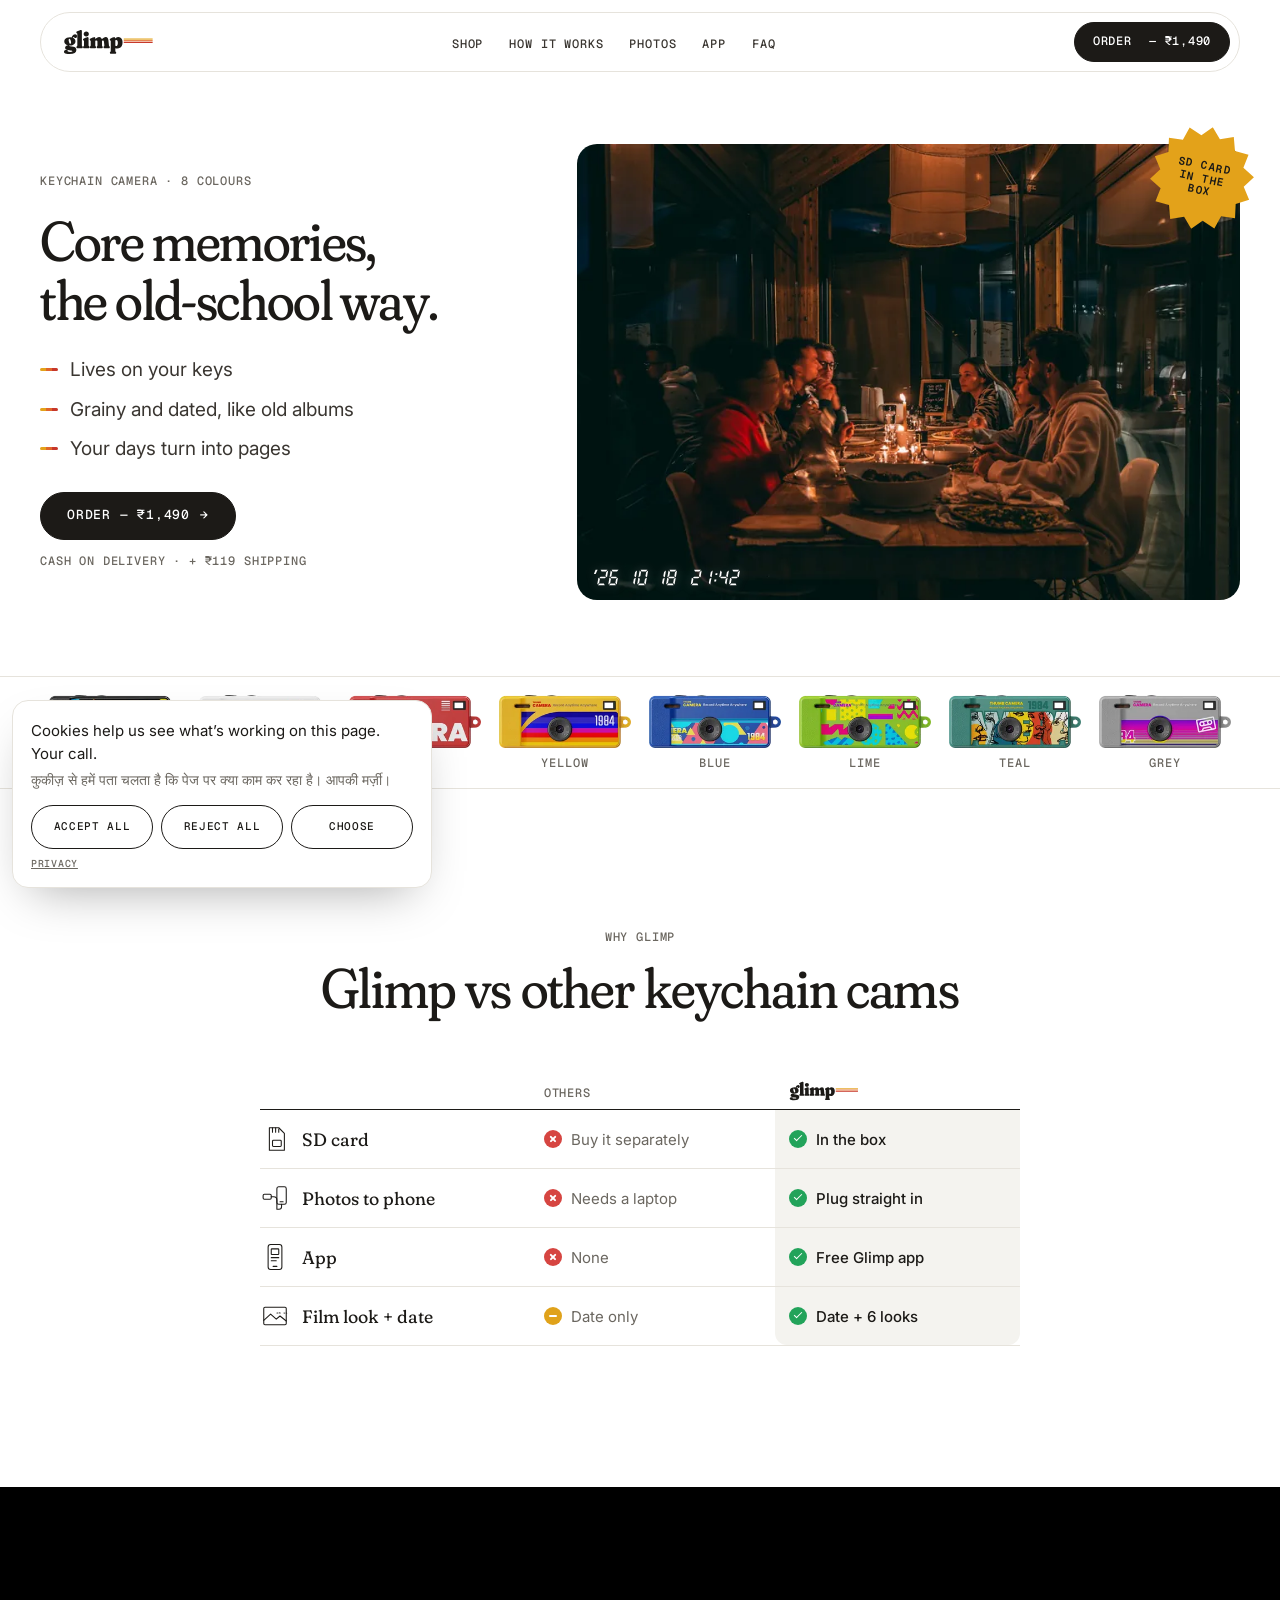
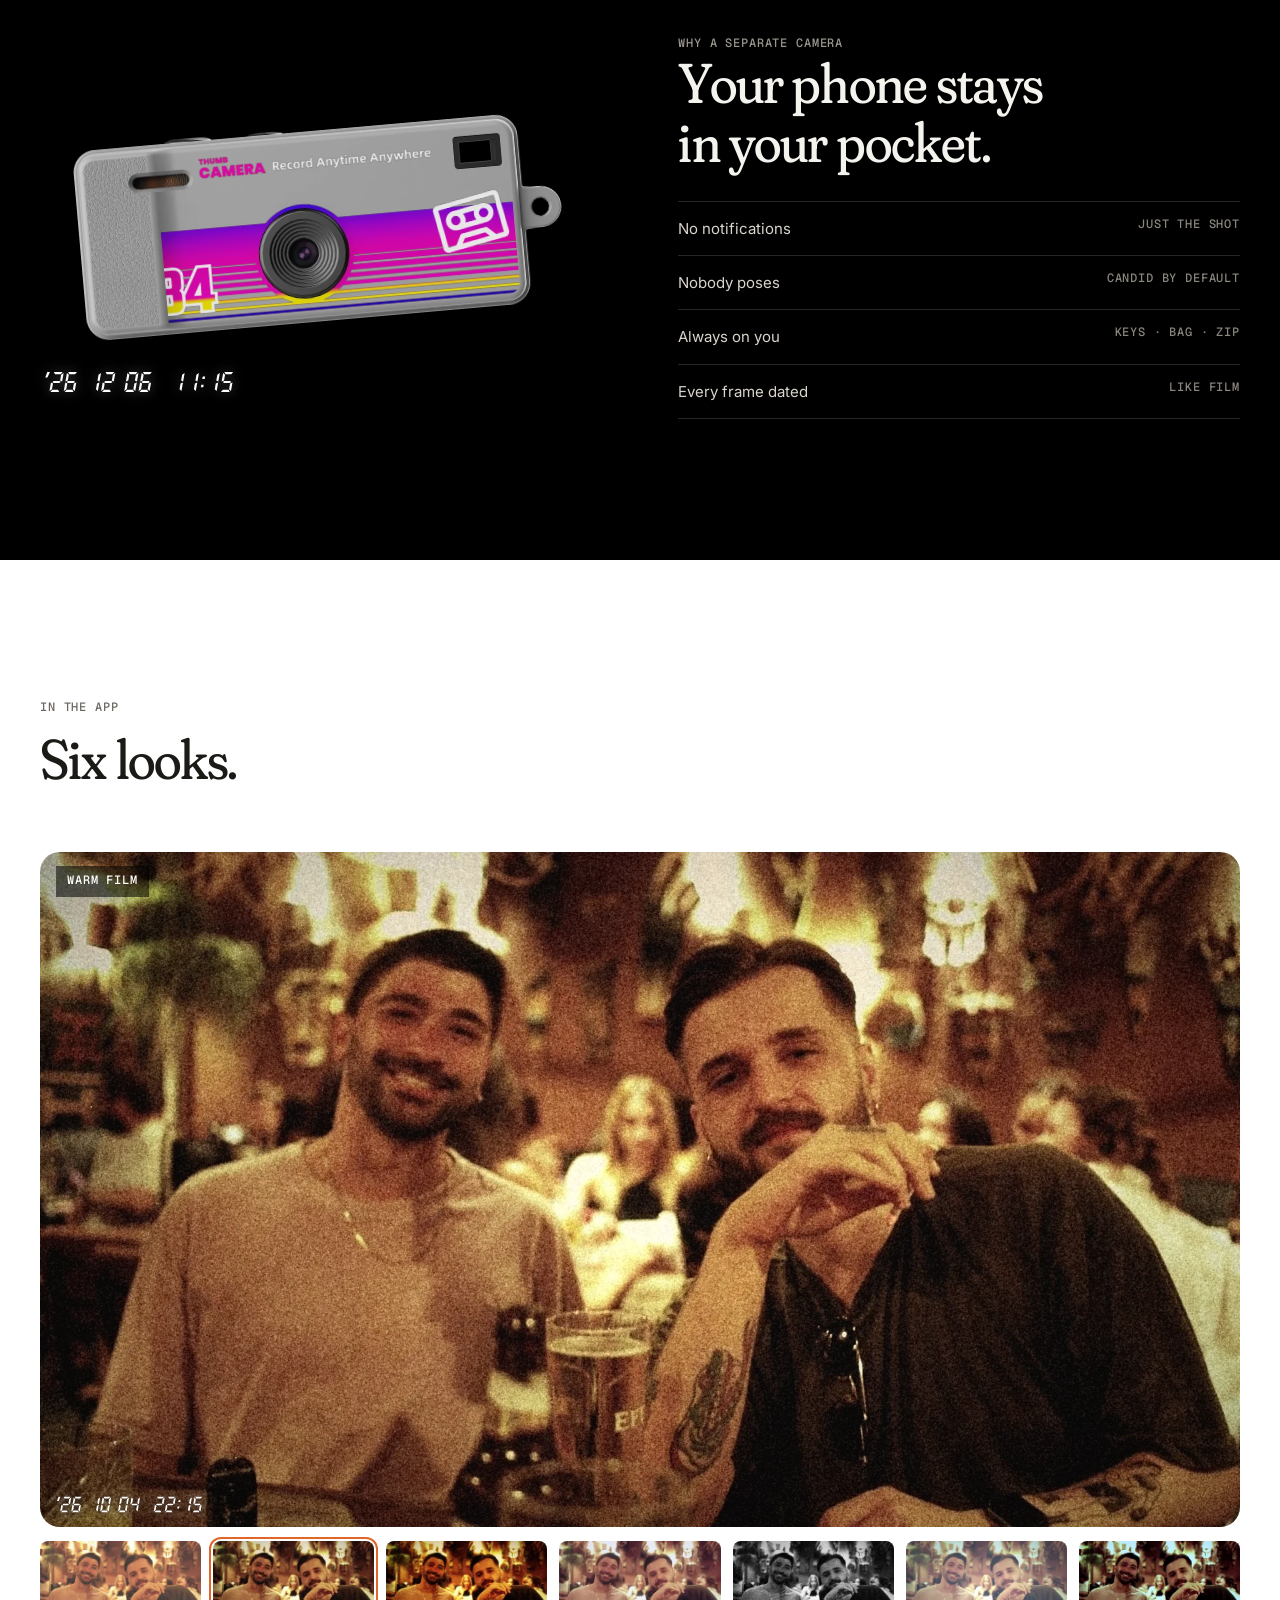
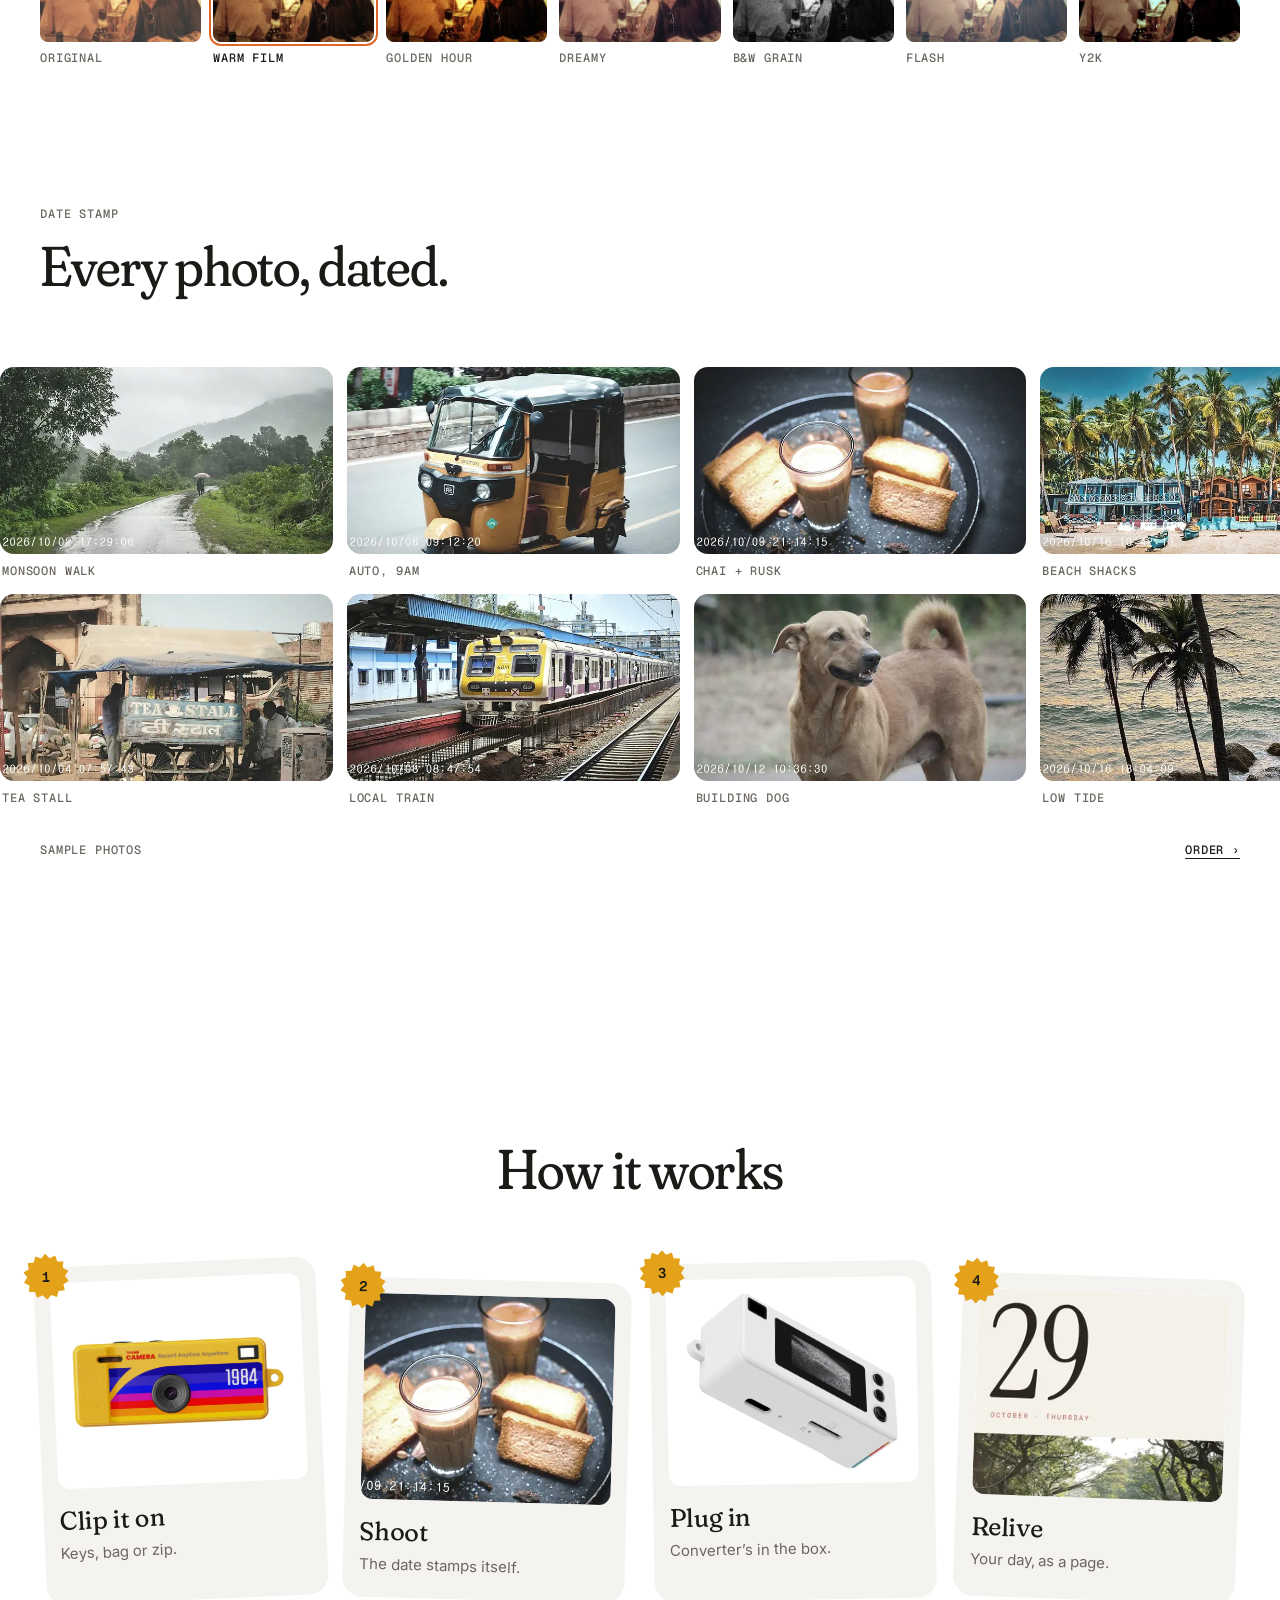
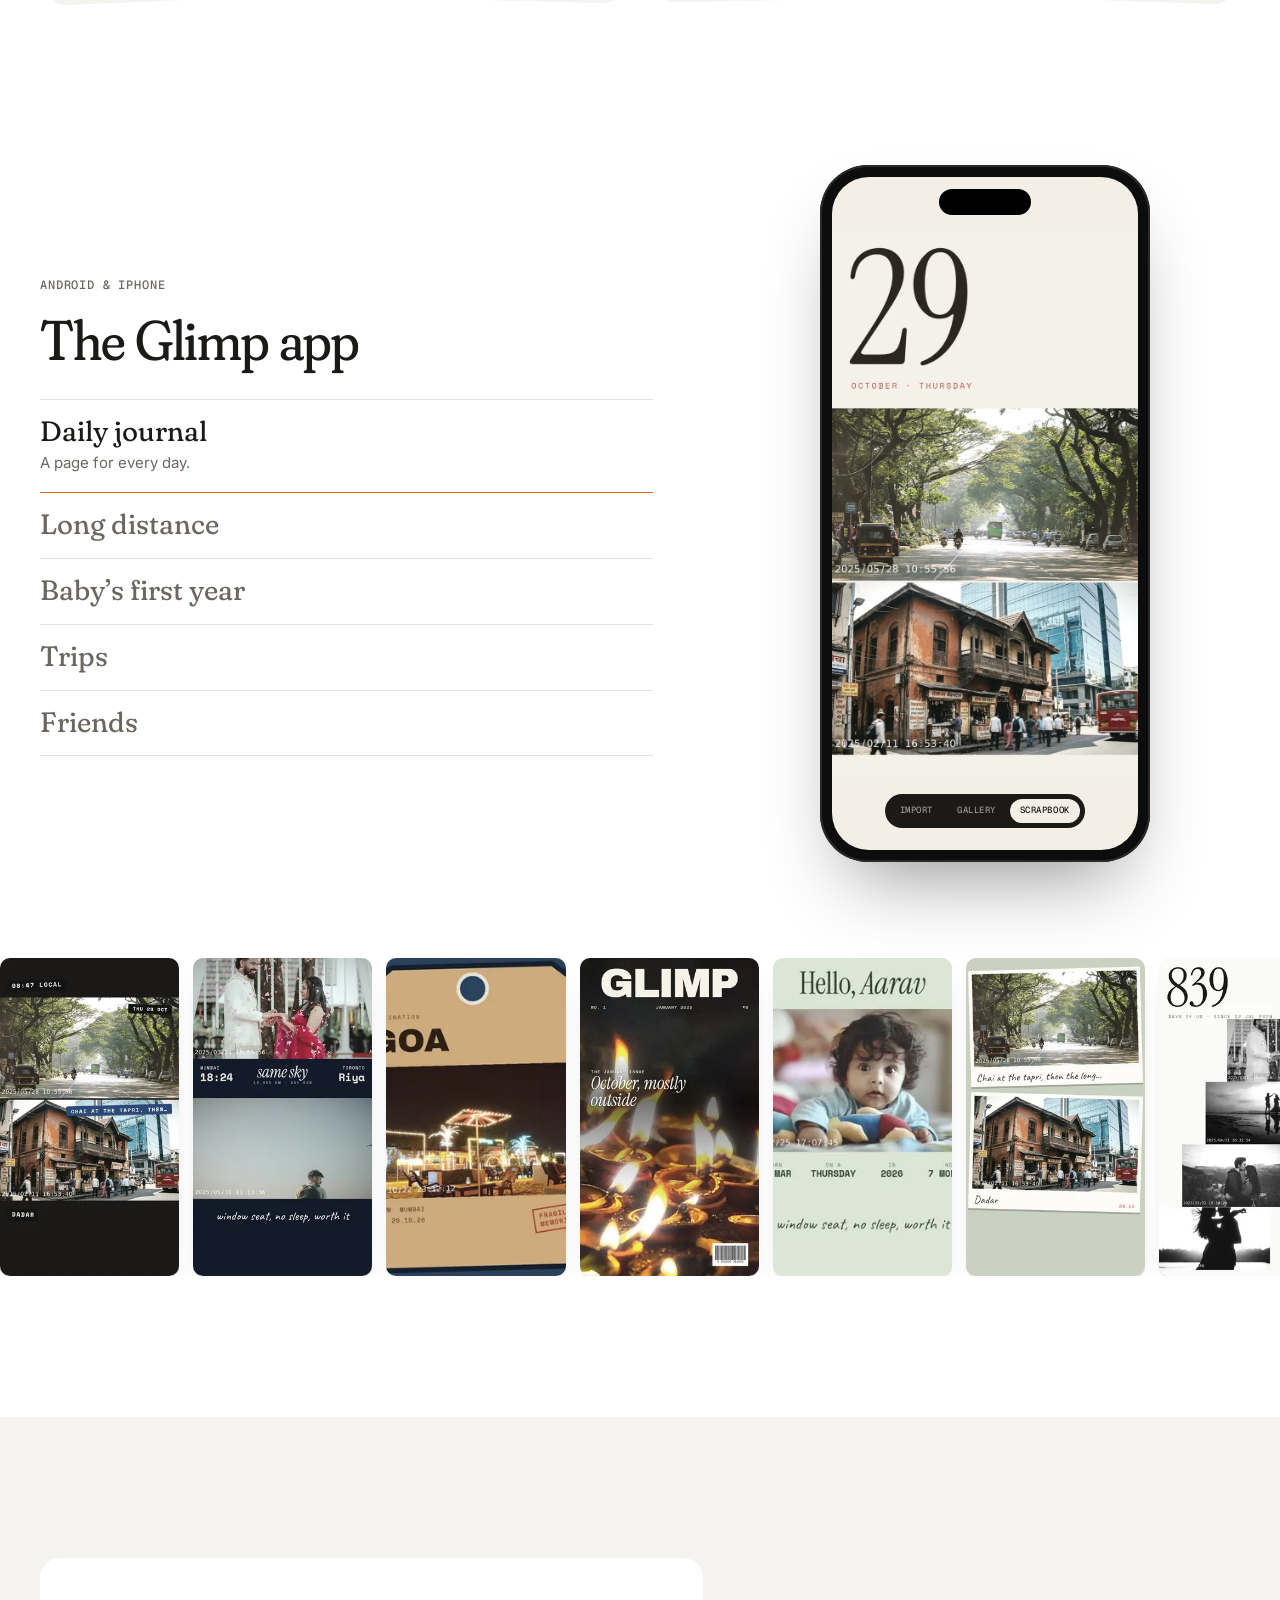
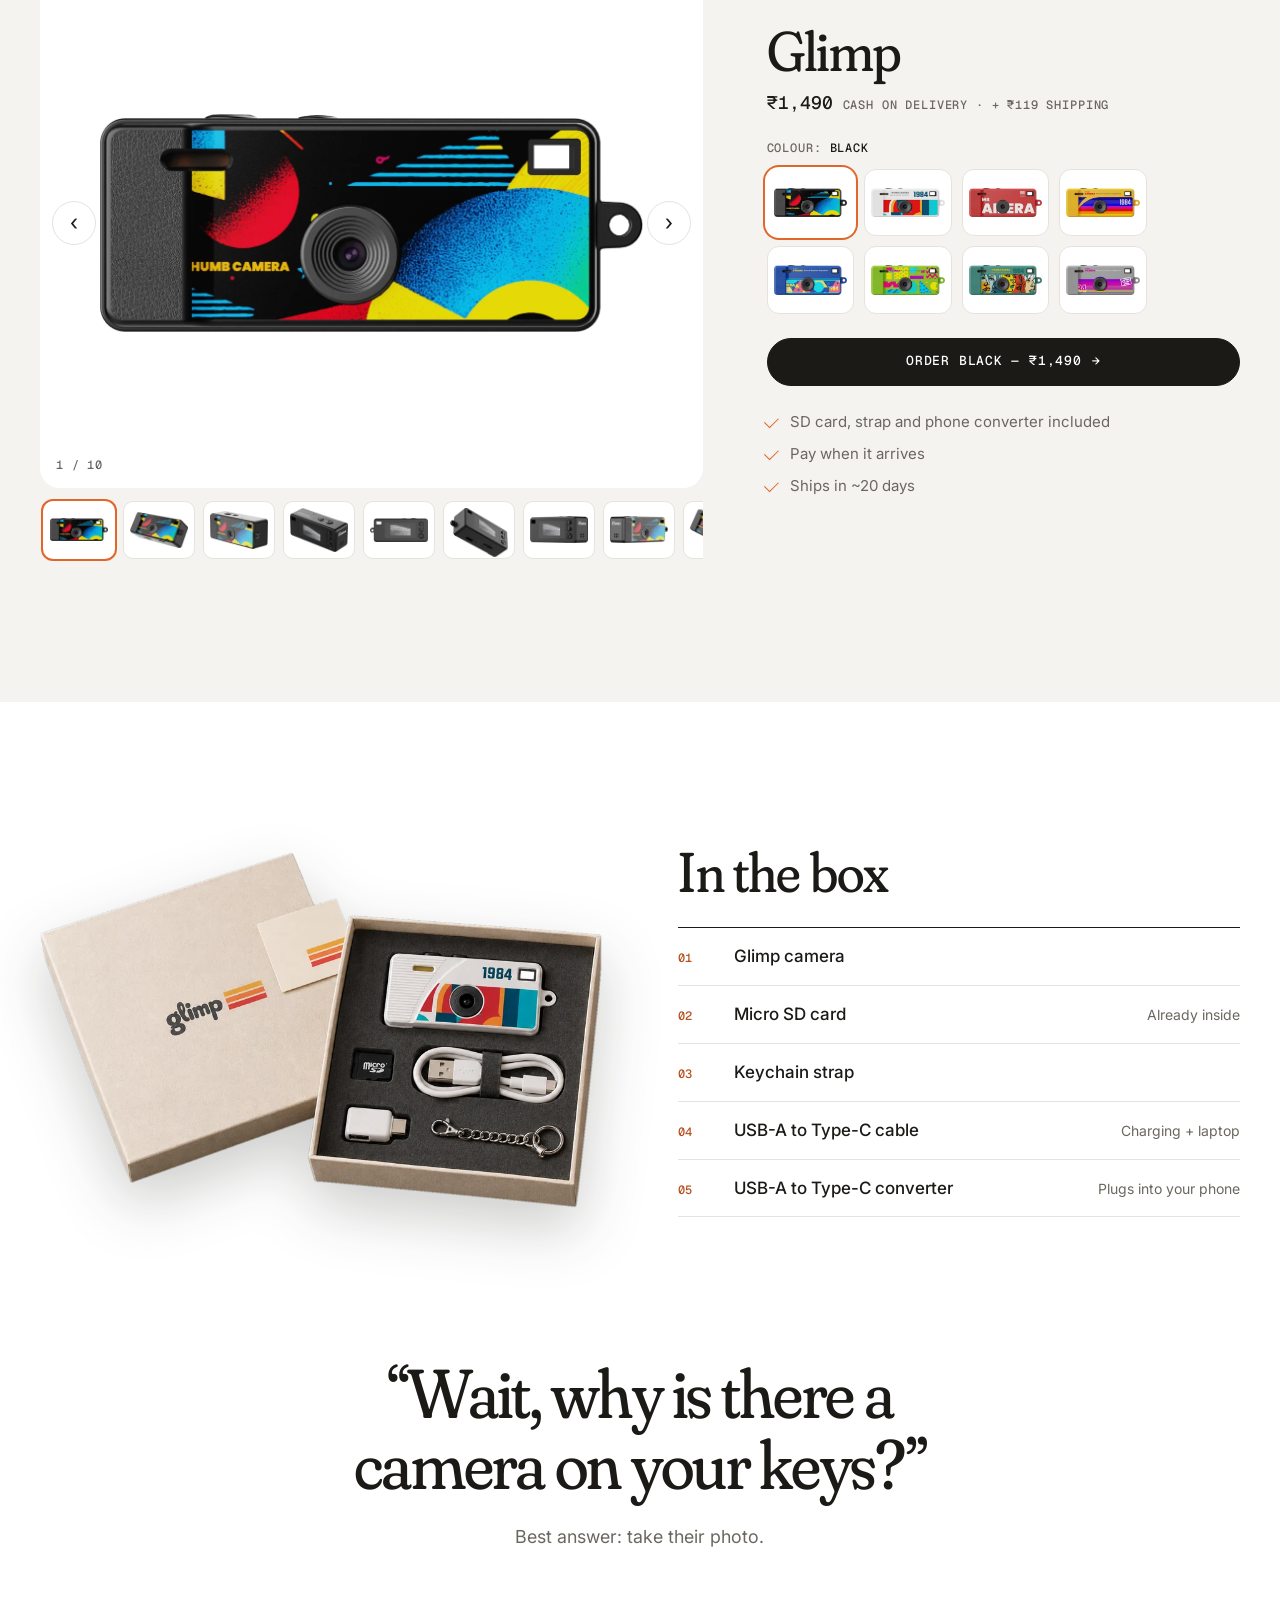
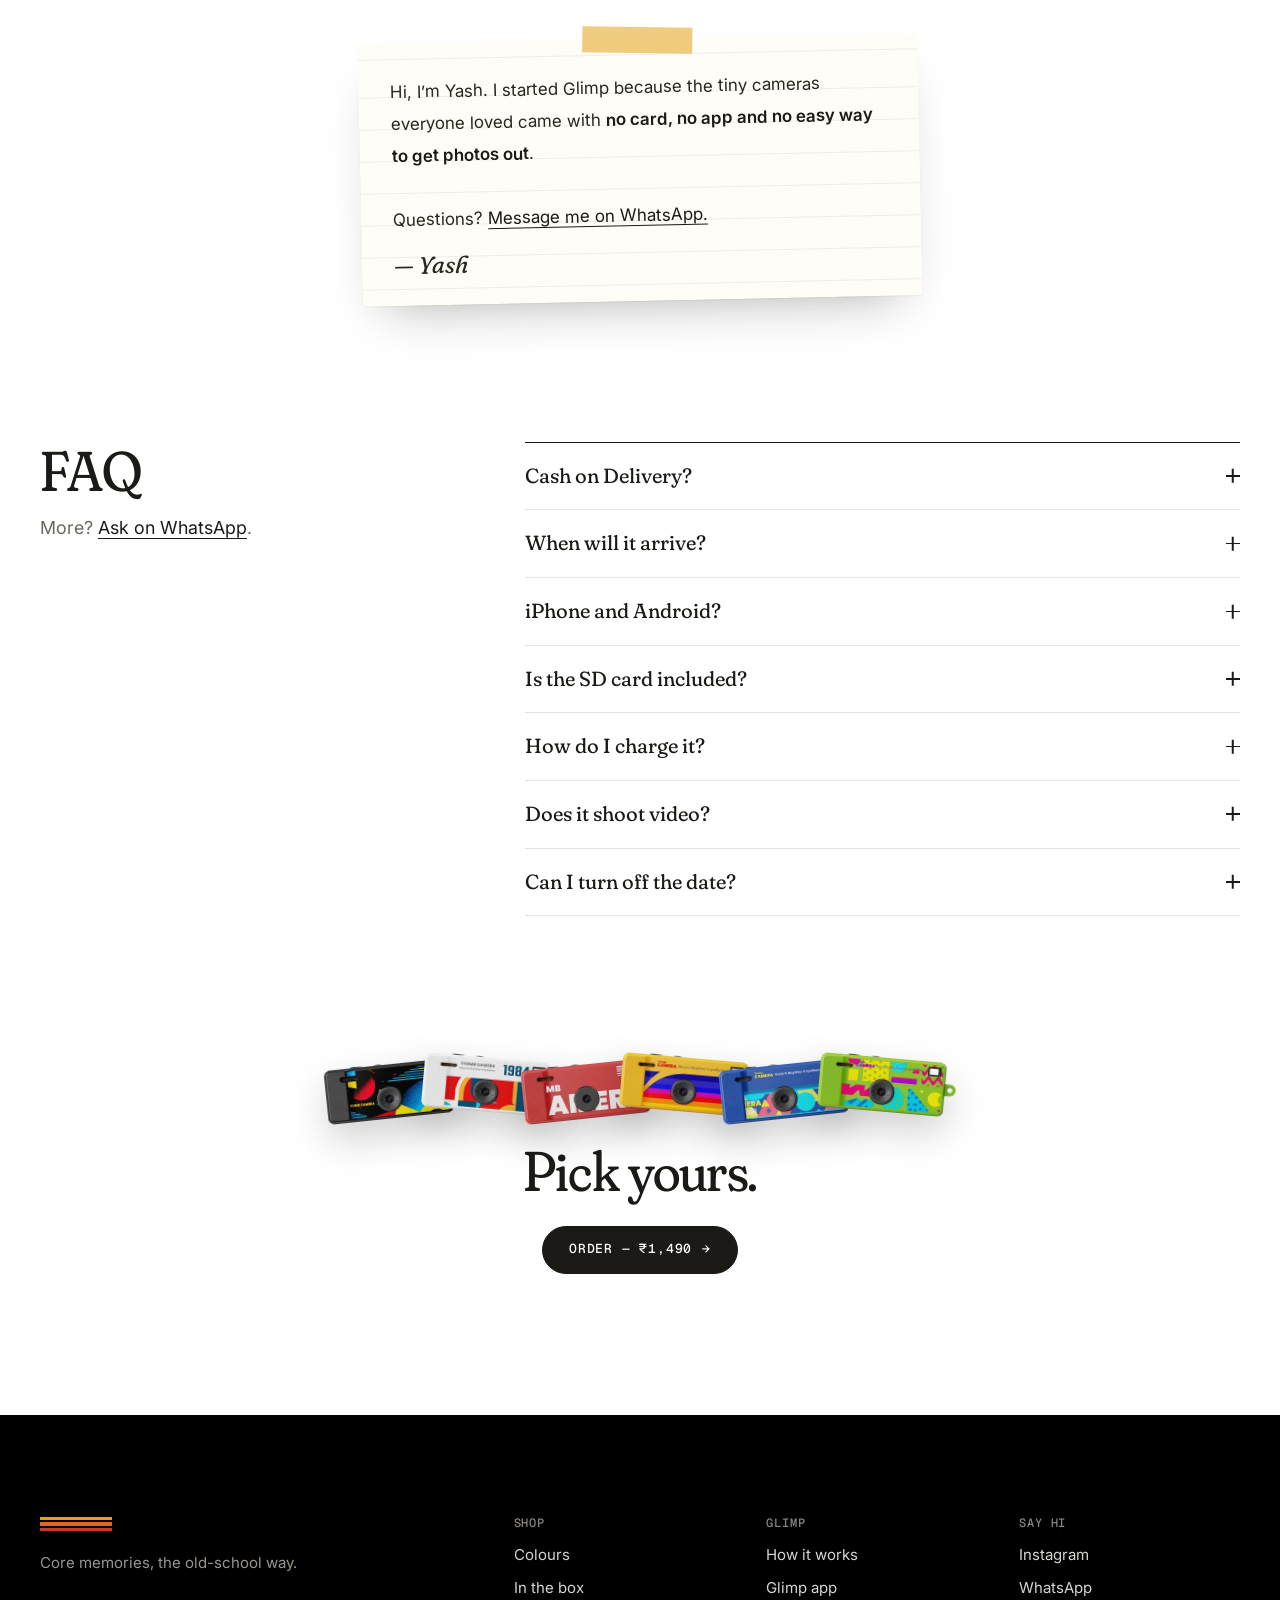
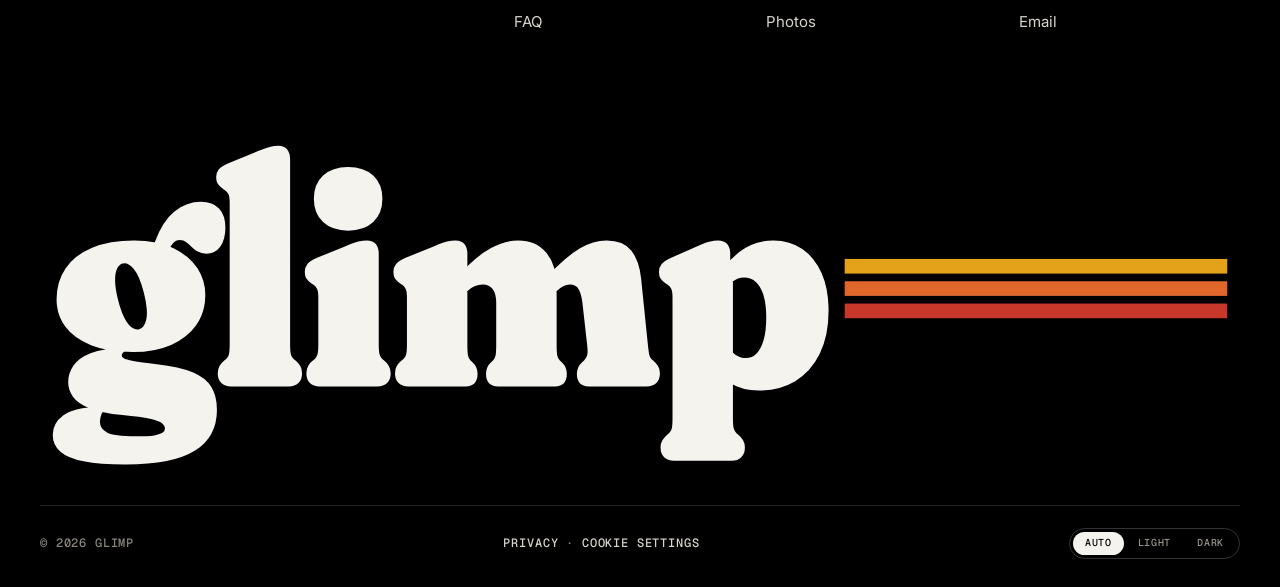
==== index.html @ 23db935c "Add ₹119 shipping: small note by COD, order total includes shipping Co-Authored-By: Claude Opus 5.5 " ====
<!doctype html>
<html lang="en-IN">
<head>
<meta charset="utf-8">
<meta name="viewport" content="width=device-width, initial-scale=1, viewport-fit=cover">
<title>Glimp — core memories, the old-school way</title>
<meta name="description" content="Glimp is a thumb-sized retro camera for your keychain. SD card in the box, plugs into your phone, comes with an app. ₹1,490 + ₹119 shipping, Cash on Delivery.">
<meta name="theme-color" content="#ffffff" media="(prefers-color-scheme: light)">
<meta name="theme-color" content="#000000" media="(prefers-color-scheme: dark)">
<link rel="icon" href="assets/brand/favicon.svg" type="image/svg+xml">
<link rel="icon" href="assets/brand/favicon.ico" sizes="any">
<link rel="apple-touch-icon" href="assets/brand/apple-touch-icon.png">
<link rel="canonical" href="https://glimp.in/">
<meta property="og:type" content="website">
<meta property="og:url" content="https://glimp.in/">
<meta property="og:title" content="Glimp — core memories, the old-school way">
<meta property="og:description" content="Thumb-sized retro camera. SD card in the box, plugs into your phone, comes with an app. ₹1,490 + ₹119 shipping, Cash on Delivery.">
<meta property="og:image" content="https://glimp.in/assets/og-image.jpg">
<meta name="twitter:card" content="summary_large_image">

<link rel="preconnect" href="https://fonts.googleapis.com">
<link rel="preconnect" href="https://fonts.gstatic.com" crossorigin>
<link href="https://fonts.googleapis.com/css2?family=Doto:wght@700&family=Fraunces:ital,opsz,wght,SOFT,WONK@0,9..144,300..600,0..100,0..1;1,9..144,300..600,0..100,0..1&family=Geist+Mono:wght@400;500;600&family=Inter:wght@400;500;600&display=swap" rel="stylesheet">
<link rel="preload" as="image" href="assets/photos/hero-group.webp" imagesrcset="assets/photos/hero-group-sm.webp 820w, assets/photos/hero-group.webp 1600w" imagesizes="(max-width: 880px) 100vw, 60vw" fetchpriority="high">
<link rel="stylesheet" href="styles.css">
<script>
  try { var t = localStorage.getItem("glimp-theme"); if (t === "light" || t === "dark") document.documentElement.dataset.theme = t; } catch (e) {}
  document.documentElement.classList.add("js");
</script>
<script src="config.js"></script>
<script src="analytics.js" defer></script>
<script type="application/ld+json">
{"@context":"https://schema.org","@type":"Product","name":"Glimp keychain camera","brand":{"@type":"Brand","name":"Glimp"},
 "description":"Thumb-sized retro keychain camera with SD card, phone converter and the Glimp app.",
 "offers":{"@type":"Offer","priceCurrency":"INR","price":"1490","availability":"https://schema.org/PreOrder"}}
</script>
</head>
<body>

<a class="visually-hidden" href="#main">Skip to content</a>

<header class="nav">
  <nav class="nav-inner" aria-label="Main">
    <a class="logo" href="#top" aria-label="Glimp, home"><svg aria-hidden="true" focusable="false" xmlns="http://www.w3.org/2000/svg" viewBox="-3.8 -79.5 376.4 108"><path d="M32.8 -6.95Q27.75 -7.55 25.43 -7.98Q23.1 -8.4 22.48 -8.82Q21.85 -9.25 21.85 -9.7Q21.85 -10.1 22.12 -10.48Q22.4 -10.85 23 -11.2L22.65 -12Q16.1 -12.05 12.23 -10.53Q8.35 -9 6.7 -6.58Q5.05 -4.15 5.05 -1.4Q5.05 1.1 6.53 3.2Q8 5.3 11.7 6.8Q15.4 8.3 22.05 8.95Q27.85 9.5 30.7 10.15Q33.55 10.8 34.48 11.55Q35.4 12.3 35.4 13.2Q35.4 13.9 34.7 14.48Q34 15.05 32.02 15.35Q30.05 15.65 26.15 15.65Q19.4 15.65 17.2 14.45Q15 13.25 15 11.25Q15 10.25 15.25 9.4Q15.5 8.55 16.05 7.65L13.95 6.35Q6.7 6.7 3.45 9.1Q0.2 11.5 0.2 15.2Q0.2 18.3 2.53 20.38Q4.85 22.45 9.88 23.48Q14.9 24.5 23 24.5Q37.95 24.5 44.83 20.12Q51.7 15.75 51.7 7.35Q51.7 3.05 49.95 0.18Q48.2 -2.7 44.08 -4.43Q39.95 -6.15 32.8 -6.95ZM30.7 -41.15 35.8 -40.55Q36.9 -43.75 37.85 -44.83Q38.8 -45.9 40.05 -45.9Q41.25 -45.9 42.1 -45.25Q42.95 -44.6 43.78 -43.78Q44.6 -42.95 45.67 -42.3Q46.75 -41.65 48.4 -41.65Q51.1 -41.65 52.73 -43.83Q54.35 -46 54.35 -49.75Q54.35 -53.75 52.35 -55.83Q50.35 -57.9 46.7 -57.9Q42.15 -57.9 38.38 -54.88Q34.6 -51.85 32.2 -45.25ZM48.05 -28.7Q48.05 -33.25 45.55 -37.12Q43.05 -41 38.08 -43.38Q33.1 -45.75 25.7 -45.75Q18 -45.75 12.55 -43.48Q7.1 -41.2 4.25 -37.05Q1.4 -32.9 1.4 -27.25Q1.4 -22.5 4.12 -18.77Q6.85 -15.05 12.2 -12.93Q17.55 -10.8 25.4 -10.8Q32.25 -10.8 37.33 -13.03Q42.4 -15.25 45.23 -19.27Q48.05 -23.3 48.05 -28.7ZM22.15 -38.6Q23.8 -39 25.62 -36.88Q27.45 -34.75 28.8 -29.3Q30.15 -23.85 29.55 -21.1Q28.95 -18.35 27.3 -17.95Q26.2 -17.7 25 -18.52Q23.8 -19.35 22.68 -21.5Q21.55 -23.65 20.65 -27.25Q19.75 -30.9 19.75 -33.3Q19.75 -35.7 20.4 -37.03Q21.05 -38.35 22.15 -38.6Z" fill="currentColor"/><path d="M74.65 -71.35V-13.3Q74.65 -10.85 74.93 -9.98Q75.2 -9.1 75.75 -8.65L76.25 -8.2Q77.3 -7.35 77.85 -6.43Q78.4 -5.5 78.4 -4.05Q78.4 -2.15 77.28 -1.07Q76.15 0 74.25 0H56.1Q54.2 0 53.08 -1.07Q51.95 -2.15 51.95 -4.05Q51.95 -5.5 52.5 -6.43Q53.05 -7.35 54.1 -8.2L54.6 -8.65Q55.15 -9.1 55.43 -9.98Q55.7 -10.85 55.7 -13.3V-57.55Q55.7 -59.5 55.33 -60.3Q54.95 -61.1 54.1 -61.65L53.65 -61.95Q52.45 -62.75 51.95 -63.55Q51.45 -64.35 51.45 -65.6Q51.45 -67.05 52.3 -68.1Q53.15 -69.15 55.3 -70.05L64.25 -73.7Q66.8 -74.75 68.25 -75.12Q69.7 -75.5 70.95 -75.5Q72.8 -75.5 73.73 -74.35Q74.65 -73.2 74.65 -71.35Z M102.45 -41.65V-13.3Q102.45 -10.9 102.72 -10.03Q103 -9.15 103.55 -8.65L104.05 -8.2Q105.05 -7.4 105.62 -6.45Q106.2 -5.5 106.2 -4.05Q106.2 -2.15 105.08 -1.07Q103.95 0 102.05 0H83.9Q81.95 0 80.85 -1.07Q79.75 -2.15 79.75 -4.05Q79.75 -5.5 80.3 -6.45Q80.85 -7.4 81.9 -8.2L82.4 -8.65Q82.95 -9.15 83.22 -10.03Q83.5 -10.9 83.5 -13.3V-27.85Q83.5 -29.8 83.12 -30.6Q82.75 -31.4 81.9 -31.95L81.45 -32.25Q80.25 -33.05 79.75 -33.85Q79.25 -34.65 79.25 -35.9Q79.25 -37.35 80.1 -38.4Q80.95 -39.45 83.1 -40.35L92.05 -44Q94.6 -45.05 96.05 -45.43Q97.5 -45.8 98.75 -45.8Q100.6 -45.8 101.53 -44.65Q102.45 -43.5 102.45 -41.65ZM92.85 -48.85Q87.85 -48.85 84.98 -51.55Q82.1 -54.25 82.1 -58.85Q82.1 -63.45 84.98 -66.15Q87.85 -68.85 92.85 -68.85Q97.85 -68.85 100.73 -66.15Q103.6 -63.45 103.6 -58.85Q103.6 -54.25 100.73 -51.55Q97.85 -48.85 92.85 -48.85Z M130.25 -41.65V-13.3Q130.25 -10.7 130.45 -9.7Q130.65 -8.7 131.25 -8.15L131.85 -7.6Q133.45 -6.15 133.45 -4.05Q133.45 0 129.75 0H111.7Q109.8 0 108.67 -1.07Q107.55 -2.15 107.55 -4.05Q107.55 -5.5 108.1 -6.43Q108.65 -7.35 109.7 -8.2L110.2 -8.65Q110.75 -9.1 111.03 -9.98Q111.3 -10.85 111.3 -13.3V-27.85Q111.3 -29.8 110.92 -30.6Q110.55 -31.4 109.7 -31.95L109.25 -32.25Q108.05 -33.05 107.55 -33.85Q107.05 -34.65 107.05 -35.9Q107.05 -37.35 107.9 -38.4Q108.75 -39.45 110.9 -40.35L119.85 -44Q122.4 -45.05 123.85 -45.43Q125.3 -45.8 126.55 -45.8Q128.4 -45.8 129.32 -44.65Q130.25 -43.5 130.25 -41.65ZM128.7 -28.45 125.35 -32.55 127.25 -34.6Q133.15 -41 137.68 -43.4Q142.2 -45.8 146.2 -45.8Q151.85 -45.8 155.05 -41.9Q158.25 -38 158.25 -31V-13.3Q158.25 -10.7 158.45 -9.7Q158.65 -8.7 159.25 -8.15L159.85 -7.6Q161.45 -6.15 161.45 -4.05Q161.45 0 157.75 0H139.8Q136.1 0 136.1 -4.05Q136.1 -6.15 137.7 -7.6L138.3 -8.15Q138.9 -8.7 139.1 -9.7Q139.3 -10.7 139.3 -13.3V-26.2Q139.3 -29 138.23 -30.48Q137.15 -31.95 135.1 -31.95Q133.75 -31.95 132.47 -31.4Q131.2 -30.85 130.1 -29.8ZM156.65 -28.45 153.35 -32.5 155.3 -34.55Q161.2 -40.8 165.47 -43.3Q169.75 -45.8 173.9 -45.8Q179.25 -45.8 181.72 -42.6Q184.2 -39.4 184.75 -33.85L186.85 -13.3Q187.1 -10.9 187.28 -10.03Q187.45 -9.15 187.95 -8.65L188.45 -8.2Q189.45 -7.3 190.05 -6.4Q190.65 -5.5 190.65 -4.05Q190.65 -2.15 189.53 -1.07Q188.4 0 186.5 0H168.3Q164.6 0 164.6 -4.05Q164.6 -6.1 166.25 -7.6L166.85 -8.15Q167.45 -8.7 167.78 -9.6Q168.1 -10.5 167.85 -12.8L166.35 -26.15Q166 -29.05 165.15 -30.5Q164.3 -31.95 162.4 -31.95Q161.35 -31.95 160.3 -31.4Q159.25 -30.85 158.1 -29.8Z M212.7 -41.65V-37.55L213.55 -35.75V10Q213.55 12.45 213.83 13.3Q214.1 14.15 214.65 14.65L215.15 15.1Q216.15 15.95 216.73 16.88Q217.3 17.8 217.3 19.25Q217.3 21.1 216.18 22.2Q215.05 23.3 213.15 23.3H195Q193.1 23.3 191.98 22.23Q190.85 21.15 190.85 19.25Q190.85 17.8 191.43 16.9Q192 16 193 15.1L193.5 14.65Q194.05 14.2 194.33 13.33Q194.6 12.45 194.6 10V-27.85Q194.6 -29.8 194.23 -30.6Q193.85 -31.4 193 -31.95L192.55 -32.25Q191.35 -33.05 190.85 -33.85Q190.35 -34.65 190.35 -35.9Q190.35 -37.35 191.2 -38.38Q192.05 -39.4 194.2 -40.35L201.85 -43.75Q204.45 -44.9 206.08 -45.35Q207.7 -45.8 208.9 -45.8Q210.8 -45.8 211.75 -44.65Q212.7 -43.5 212.7 -41.65ZM210.35 -28.2 207.1 -31.9Q210.8 -38.4 215.43 -42.1Q220.05 -45.8 226.3 -45.8Q231.45 -45.8 235.33 -43.1Q239.2 -40.4 241.38 -35.48Q243.55 -30.55 243.55 -23.8Q243.55 -15.85 240.78 -10.23Q238 -4.6 233.08 -1.65Q228.15 1.3 221.6 1.3Q216.45 1.3 212.65 -1.05Q208.85 -3.4 205.95 -8.2L211.05 -14.4Q212.65 -11.2 214.2 -10.05Q215.75 -8.9 217.65 -8.9Q219.55 -8.9 220.98 -10.35Q222.4 -11.8 223.2 -14.62Q224 -17.45 224 -21.55Q224 -26 223.1 -28.77Q222.2 -31.55 220.65 -32.88Q219.1 -34.2 217.05 -34.2Q215.05 -34.2 213.35 -32.83Q211.65 -31.45 210.35 -28.2Z" fill="currentColor"/><rect x="248.6" y="-40" width="120" height="4.6" fill="#E3A21A"/><rect x="248.6" y="-33" width="120" height="4.6" fill="#E0662A"/><rect x="248.6" y="-26" width="120" height="4.6" fill="#C7372A"/></svg></a>
    <ul class="nav-links">
      <li><a href="#colours">Shop</a></li>
      <li><a href="#how">How it works</a></li>
      <li><a href="#photos">Photos</a></li>
      <li><a href="#app">App</a></li>
      <li><a href="#faq">FAQ</a></li>
    </ul>
    <a class="btn" href="#colours" data-cta="nav_order">Order<span class="long">&nbsp;— ₹1,490</span></a>
  </nav>
</header>

<main id="main">

<!-- Hero: words left, candid photo right (Paper Shoot pattern) -->
<section class="hero" id="top" data-section="hero">
  <div class="wrap hero-grid">
    <div class="hero-copy">
      <span class="label">Keychain camera · 8 colours</span>
      <h1>Core memories, the old&#8209;school&nbsp;way.</h1>
      <ul class="hero-points">
        <li>Lives on your keys</li>
        <li>Grainy and dated, like old albums</li>
        <li>Your days turn into pages</li>
      </ul>
      <div class="hero-actions">
        <a class="btn" href="#colours" data-cta="hero_order">Order — ₹1,490 <span class="arr">→</span></a>
        <span class="label">Cash on Delivery · + ₹119 shipping</span>
      </div>
    </div>
    <div class="hero-visual">
      <div class="hero-photo">
        <!-- HERO IMAGE SLOT: swap for the keys-in-hand render later (website/IMAGES.md) -->
        <img src="assets/photos/hero-group.webp" srcset="assets/photos/hero-group-sm.webp 820w, assets/photos/hero-group.webp 1600w"
             sizes="(max-width: 880px) 100vw, 60vw" alt="Friends at a candlelit dinner" width="1600" height="900" fetchpriority="high">
        <span class="photo-stamp" data-stamp="'26 10 18  21:42" aria-hidden="true"></span>
      </div>
      <div class="burst-tag" aria-hidden="true"><svg viewBox="0 0 100 100"><use href="#burst"/></svg><span>SD card<br>in the<br>box</span></div>
    </div>
  </div>
</section>

<!-- 8 colours, as a strip of cameras -->
<section class="strip" aria-label="Colours" data-section="colours_strip">
  <div class="strip-track" data-strip></div>
</section>

<!-- Comparison -->
<section class="section" id="why" data-section="comparison">
  <div class="wrap">
    <div class="head center">
      <span class="label">Why Glimp</span>
      <h2>Glimp vs other keychain&nbsp;cams</h2>
    </div>
    <div class="vs" role="table" aria-label="Glimp compared with other keychain cameras">
      <div class="vs-row vs-headrow" role="row">
        <span role="columnheader" class="visually-hidden">What</span>
        <span role="columnheader" class="label">Others</span>
        <span role="columnheader" class="vs-us"><svg class="vs-logo" aria-hidden="true" focusable="false" xmlns="http://www.w3.org/2000/svg" viewBox="-3.8 -79.5 376.4 108"><path d="M32.8 -6.95Q27.75 -7.55 25.43 -7.98Q23.1 -8.4 22.48 -8.82Q21.85 -9.25 21.85 -9.7Q21.85 -10.1 22.12 -10.48Q22.4 -10.85 23 -11.2L22.65 -12Q16.1 -12.05 12.23 -10.53Q8.35 -9 6.7 -6.58Q5.05 -4.15 5.05 -1.4Q5.05 1.1 6.53 3.2Q8 5.3 11.7 6.8Q15.4 8.3 22.05 8.95Q27.85 9.5 30.7 10.15Q33.55 10.8 34.48 11.55Q35.4 12.3 35.4 13.2Q35.4 13.9 34.7 14.48Q34 15.05 32.02 15.35Q30.05 15.65 26.15 15.65Q19.4 15.65 17.2 14.45Q15 13.25 15 11.25Q15 10.25 15.25 9.4Q15.5 8.55 16.05 7.65L13.95 6.35Q6.7 6.7 3.45 9.1Q0.2 11.5 0.2 15.2Q0.2 18.3 2.53 20.38Q4.85 22.45 9.88 23.48Q14.9 24.5 23 24.5Q37.95 24.5 44.83 20.12Q51.7 15.75 51.7 7.35Q51.7 3.05 49.95 0.18Q48.2 -2.7 44.08 -4.43Q39.95 -6.15 32.8 -6.95ZM30.7 -41.15 35.8 -40.55Q36.9 -43.75 37.85 -44.83Q38.8 -45.9 40.05 -45.9Q41.25 -45.9 42.1 -45.25Q42.95 -44.6 43.78 -43.78Q44.6 -42.95 45.67 -42.3Q46.75 -41.65 48.4 -41.65Q51.1 -41.65 52.73 -43.83Q54.35 -46 54.35 -49.75Q54.35 -53.75 52.35 -55.83Q50.35 -57.9 46.7 -57.9Q42.15 -57.9 38.38 -54.88Q34.6 -51.85 32.2 -45.25ZM48.05 -28.7Q48.05 -33.25 45.55 -37.12Q43.05 -41 38.08 -43.38Q33.1 -45.75 25.7 -45.75Q18 -45.75 12.55 -43.48Q7.1 -41.2 4.25 -37.05Q1.4 -32.9 1.4 -27.25Q1.4 -22.5 4.12 -18.77Q6.85 -15.05 12.2 -12.93Q17.55 -10.8 25.4 -10.8Q32.25 -10.8 37.33 -13.03Q42.4 -15.25 45.23 -19.27Q48.05 -23.3 48.05 -28.7ZM22.15 -38.6Q23.8 -39 25.62 -36.88Q27.45 -34.75 28.8 -29.3Q30.15 -23.85 29.55 -21.1Q28.95 -18.35 27.3 -17.95Q26.2 -17.7 25 -18.52Q23.8 -19.35 22.68 -21.5Q21.55 -23.65 20.65 -27.25Q19.75 -30.9 19.75 -33.3Q19.75 -35.7 20.4 -37.03Q21.05 -38.35 22.15 -38.6Z" fill="currentColor"/><path d="M74.65 -71.35V-13.3Q74.65 -10.85 74.93 -9.98Q75.2 -9.1 75.75 -8.65L76.25 -8.2Q77.3 -7.35 77.85 -6.43Q78.4 -5.5 78.4 -4.05Q78.4 -2.15 77.28 -1.07Q76.15 0 74.25 0H56.1Q54.2 0 53.08 -1.07Q51.95 -2.15 51.95 -4.05Q51.95 -5.5 52.5 -6.43Q53.05 -7.35 54.1 -8.2L54.6 -8.65Q55.15 -9.1 55.43 -9.98Q55.7 -10.85 55.7 -13.3V-57.55Q55.7 -59.5 55.33 -60.3Q54.95 -61.1 54.1 -61.65L53.65 -61.95Q52.45 -62.75 51.95 -63.55Q51.45 -64.35 51.45 -65.6Q51.45 -67.05 52.3 -68.1Q53.15 -69.15 55.3 -70.05L64.25 -73.7Q66.8 -74.75 68.25 -75.12Q69.7 -75.5 70.95 -75.5Q72.8 -75.5 73.73 -74.35Q74.65 -73.2 74.65 -71.35Z M102.45 -41.65V-13.3Q102.45 -10.9 102.72 -10.03Q103 -9.15 103.55 -8.65L104.05 -8.2Q105.05 -7.4 105.62 -6.45Q106.2 -5.5 106.2 -4.05Q106.2 -2.15 105.08 -1.07Q103.95 0 102.05 0H83.9Q81.95 0 80.85 -1.07Q79.75 -2.15 79.75 -4.05Q79.75 -5.5 80.3 -6.45Q80.85 -7.4 81.9 -8.2L82.4 -8.65Q82.95 -9.15 83.22 -10.03Q83.5 -10.9 83.5 -13.3V-27.85Q83.5 -29.8 83.12 -30.6Q82.75 -31.4 81.9 -31.95L81.45 -32.25Q80.25 -33.05 79.75 -33.85Q79.25 -34.65 79.25 -35.9Q79.25 -37.35 80.1 -38.4Q80.95 -39.45 83.1 -40.35L92.05 -44Q94.6 -45.05 96.05 -45.43Q97.5 -45.8 98.75 -45.8Q100.6 -45.8 101.53 -44.65Q102.45 -43.5 102.45 -41.65ZM92.85 -48.85Q87.85 -48.85 84.98 -51.55Q82.1 -54.25 82.1 -58.85Q82.1 -63.45 84.98 -66.15Q87.85 -68.85 92.85 -68.85Q97.85 -68.85 100.73 -66.15Q103.6 -63.45 103.6 -58.85Q103.6 -54.25 100.73 -51.55Q97.85 -48.85 92.85 -48.85Z M130.25 -41.65V-13.3Q130.25 -10.7 130.45 -9.7Q130.65 -8.7 131.25 -8.15L131.85 -7.6Q133.45 -6.15 133.45 -4.05Q133.45 0 129.75 0H111.7Q109.8 0 108.67 -1.07Q107.55 -2.15 107.55 -4.05Q107.55 -5.5 108.1 -6.43Q108.65 -7.35 109.7 -8.2L110.2 -8.65Q110.75 -9.1 111.03 -9.98Q111.3 -10.85 111.3 -13.3V-27.85Q111.3 -29.8 110.92 -30.6Q110.55 -31.4 109.7 -31.95L109.25 -32.25Q108.05 -33.05 107.55 -33.85Q107.05 -34.65 107.05 -35.9Q107.05 -37.35 107.9 -38.4Q108.75 -39.45 110.9 -40.35L119.85 -44Q122.4 -45.05 123.85 -45.43Q125.3 -45.8 126.55 -45.8Q128.4 -45.8 129.32 -44.65Q130.25 -43.5 130.25 -41.65ZM128.7 -28.45 125.35 -32.55 127.25 -34.6Q133.15 -41 137.68 -43.4Q142.2 -45.8 146.2 -45.8Q151.85 -45.8 155.05 -41.9Q158.25 -38 158.25 -31V-13.3Q158.25 -10.7 158.45 -9.7Q158.65 -8.7 159.25 -8.15L159.85 -7.6Q161.45 -6.15 161.45 -4.05Q161.45 0 157.75 0H139.8Q136.1 0 136.1 -4.05Q136.1 -6.15 137.7 -7.6L138.3 -8.15Q138.9 -8.7 139.1 -9.7Q139.3 -10.7 139.3 -13.3V-26.2Q139.3 -29 138.23 -30.48Q137.15 -31.95 135.1 -31.95Q133.75 -31.95 132.47 -31.4Q131.2 -30.85 130.1 -29.8ZM156.65 -28.45 153.35 -32.5 155.3 -34.55Q161.2 -40.8 165.47 -43.3Q169.75 -45.8 173.9 -45.8Q179.25 -45.8 181.72 -42.6Q184.2 -39.4 184.75 -33.85L186.85 -13.3Q187.1 -10.9 187.28 -10.03Q187.45 -9.15 187.95 -8.65L188.45 -8.2Q189.45 -7.3 190.05 -6.4Q190.65 -5.5 190.65 -4.05Q190.65 -2.15 189.53 -1.07Q188.4 0 186.5 0H168.3Q164.6 0 164.6 -4.05Q164.6 -6.1 166.25 -7.6L166.85 -8.15Q167.45 -8.7 167.78 -9.6Q168.1 -10.5 167.85 -12.8L166.35 -26.15Q166 -29.05 165.15 -30.5Q164.3 -31.95 162.4 -31.95Q161.35 -31.95 160.3 -31.4Q159.25 -30.85 158.1 -29.8Z M212.7 -41.65V-37.55L213.55 -35.75V10Q213.55 12.45 213.83 13.3Q214.1 14.15 214.65 14.65L215.15 15.1Q216.15 15.95 216.73 16.88Q217.3 17.8 217.3 19.25Q217.3 21.1 216.18 22.2Q215.05 23.3 213.15 23.3H195Q193.1 23.3 191.98 22.23Q190.85 21.15 190.85 19.25Q190.85 17.8 191.43 16.9Q192 16 193 15.1L193.5 14.65Q194.05 14.2 194.33 13.33Q194.6 12.45 194.6 10V-27.85Q194.6 -29.8 194.23 -30.6Q193.85 -31.4 193 -31.95L192.55 -32.25Q191.35 -33.05 190.85 -33.85Q190.35 -34.65 190.35 -35.9Q190.35 -37.35 191.2 -38.38Q192.05 -39.4 194.2 -40.35L201.85 -43.75Q204.45 -44.9 206.08 -45.35Q207.7 -45.8 208.9 -45.8Q210.8 -45.8 211.75 -44.65Q212.7 -43.5 212.7 -41.65ZM210.35 -28.2 207.1 -31.9Q210.8 -38.4 215.43 -42.1Q220.05 -45.8 226.3 -45.8Q231.45 -45.8 235.33 -43.1Q239.2 -40.4 241.38 -35.48Q243.55 -30.55 243.55 -23.8Q243.55 -15.85 240.78 -10.23Q238 -4.6 233.08 -1.65Q228.15 1.3 221.6 1.3Q216.45 1.3 212.65 -1.05Q208.85 -3.4 205.95 -8.2L211.05 -14.4Q212.65 -11.2 214.2 -10.05Q215.75 -8.9 217.65 -8.9Q219.55 -8.9 220.98 -10.35Q222.4 -11.8 223.2 -14.62Q224 -17.45 224 -21.55Q224 -26 223.1 -28.77Q222.2 -31.55 220.65 -32.88Q219.1 -34.2 217.05 -34.2Q215.05 -34.2 213.35 -32.83Q211.65 -31.45 210.35 -28.2Z" fill="currentColor"/><rect x="248.6" y="-40" width="120" height="4.6" fill="#E3A21A"/><rect x="248.6" y="-33" width="120" height="4.6" fill="#E0662A"/><rect x="248.6" y="-26" width="120" height="4.6" fill="#C7372A"/></svg></span>
      </div>
      <div class="vs-row" role="row">
        <div class="vs-what" role="rowheader">
          <svg viewBox="0 0 48 48" aria-hidden="true"><path d="M15 6h15l9 9v27H15z"/><path d="M20 6v7M25 6v7M30 8v5"/><rect x="20" y="26" width="14" height="10" rx="1.5"/></svg>
          <span>SD card</span>
        </div>
        <div class="vs-them" role="cell"><i class="x" aria-hidden="true"></i><span>Buy it separately</span></div>
        <div class="vs-glimp" role="cell"><i class="ok" aria-hidden="true"></i><span>In the box</span></div>
      </div>
      <div class="vs-row" role="row">
        <div class="vs-what" role="rowheader">
          <svg viewBox="0 0 48 48" aria-hidden="true"><rect x="27" y="6" width="15" height="28" rx="3"/><path d="M32 30h5"/><rect x="5" y="18" width="13" height="8" rx="2"/><path d="M18 22h4c3 0 5 2 5 5v15M34.5 34v4c0 2.5-1.5 4-4 4H27"/></svg>
          <span>Photos to phone</span>
        </div>
        <div class="vs-them" role="cell"><i class="x" aria-hidden="true"></i><span>Needs a laptop</span></div>
        <div class="vs-glimp" role="cell"><i class="ok" aria-hidden="true"></i><span>Plug straight in</span></div>
      </div>
      <div class="vs-row" role="row">
        <div class="vs-what" role="rowheader">
          <svg viewBox="0 0 48 48" aria-hidden="true"><rect x="13" y="4" width="22" height="40" rx="4"/><rect x="18" y="11" width="12" height="9" rx="1"/><path d="M18 25h12M18 30h8"/><path d="M21 39h6"/></svg>
          <span>App</span>
        </div>
        <div class="vs-them" role="cell"><i class="x" aria-hidden="true"></i><span>None</span></div>
        <div class="vs-glimp" role="cell"><i class="ok" aria-hidden="true"></i><span>Free Glimp app</span></div>
      </div>
      <div class="vs-row" role="row">
        <div class="vs-what" role="rowheader">
          <svg viewBox="0 0 48 48" aria-hidden="true"><rect x="6" y="10" width="36" height="28" rx="2"/><path d="M6 31l11-10 9 8 6-5 10 8"/><text x="26" y="20" font-size="6" font-family="monospace" stroke="none" fill="currentColor">26 11</text></svg>
          <span>Film look + date</span>
        </div>
        <div class="vs-them" role="cell"><i class="half" aria-hidden="true"></i><span>Date only</span></div>
        <div class="vs-glimp" role="cell"><i class="ok" aria-hidden="true"></i><span>Date + 6 looks</span></div>
      </div>
    </div>
  </div>
</section>

<!-- Why a separate camera (dark band) -->
<section class="section band-dark" id="keys" data-section="keys">
  <div class="wrap keys">
    <div class="keys-visual">
      <!-- SCALE IMAGE SLOT: the keys render goes here (website/IMAGES.md) -->
      <img src="assets/gallery/grey/1.webp" alt="Grey Glimp camera" width="1100" height="700" loading="lazy">
      <span class="cam-stamp" data-stamp aria-hidden="true"></span>
    </div>
    <div>
      <span class="label">Why a separate camera</span>
      <h2>Your phone stays in your&nbsp;pocket.</h2>
      <ul class="spec">
        <li><span>No notifications</span><span class="label">Just the shot</span></li>
        <li><span>Nobody poses</span><span class="label">Candid by default</span></li>
        <li><span>Always on you</span><span class="label">Keys · Bag · Zip</span></li>
        <li><span>Every frame dated</span><span class="label">Like film</span></li>
      </ul>
    </div>
  </div>
</section>

<!-- Looks -->
<section class="section" id="looks" data-section="looks">
  <div class="wrap">
    <div class="head">
      <span class="label">In the app</span>
      <h2>Six looks.</h2>
    </div>
    <div class="looks-stage">
      <span class="label now" data-look-name>Warm Film</span>
      <span class="photo-stamp" data-stamp="'26 10 04  22:15" aria-hidden="true"></span>
      <img data-look-stage src="assets/looks/look_portra.webp" alt="Two friends at a bar, Warm Film look" width="1280" height="720" loading="lazy">
    </div>
    <div class="looks-row" role="group" aria-label="Choose a look">
      <button class="look" data-look="original" aria-pressed="false"><img src="assets/looks/look_original-sm.webp" alt="" width="400" height="225" loading="lazy"><span class="label">Original</span></button>
      <button class="look" data-look="portra" aria-pressed="true"><img src="assets/looks/look_portra-sm.webp" alt="" width="400" height="225" loading="lazy"><span class="label">Warm Film</span></button>
      <button class="look" data-look="gold200" aria-pressed="false"><img src="assets/looks/look_gold200-sm.webp" alt="" width="400" height="225" loading="lazy"><span class="label">Golden Hour</span></button>
      <button class="look" data-look="glow" aria-pressed="false"><img src="assets/looks/look_glow-sm.webp" alt="" width="400" height="225" loading="lazy"><span class="label">Dreamy</span></button>
      <button class="look" data-look="trix400" aria-pressed="false"><img src="assets/looks/look_trix400-sm.webp" alt="" width="400" height="225" loading="lazy"><span class="label">B&amp;W Grain</span></button>
      <button class="look" data-look="disposable" aria-pressed="false"><img src="assets/looks/look_disposable-sm.webp" alt="" width="400" height="225" loading="lazy"><span class="label">Flash</span></button>
      <button class="look" data-look="y2k_ccd" aria-pressed="false"><img src="assets/looks/look_y2k_ccd-sm.webp" alt="" width="400" height="225" loading="lazy"><span class="label">Y2K</span></button>
    </div>
  </div>
</section>

<!-- Photo wall -->
<section class="section" id="photos" style="padding-top:0" data-section="sample_photos">
  <div class="wrap">
    <div class="head">
      <span class="label">Date stamp</span>
      <h2>Every photo, dated.</h2>
    </div>
  </div>
  <div class="wall" data-wall aria-label="Sample photos"></div>
  <div class="wrap wall-foot">
    <span class="label">Sample photos</span>
    <a class="link-mono" href="#colours" data-cta="photos_order">Order ›</a>
  </div>
</section>

<!-- How it works -->
<section class="section" id="how" data-section="how_it_works">
  <div class="wrap">
    <div class="head center"><h2>How it works</h2></div>
    <ol class="steps">
      <li class="step settle">
        <span class="badge"><svg viewBox="0 0 100 100" aria-hidden="true"><use href="#burst"/></svg><span>1</span></span>
        <div class="pic"><img class="contain" src="assets/gallery/yellow/1.webp" alt="Yellow Glimp camera" width="1100" height="700" loading="lazy"></div>
        <h3>Clip it on</h3>
        <p>Keys, bag or zip.</p>
      </li>
      <li class="step settle">
        <span class="badge"><svg viewBox="0 0 100 100" aria-hidden="true"><use href="#burst"/></svg><span>2</span></span>
        <div class="pic"><img src="assets/photos/05-sm.webp" alt="Chai and rusk with the date stamp" width="640" height="360" loading="lazy"></div>
        <h3>Shoot</h3>
        <p>The date stamps itself.</p>
      </li>
      <li class="step settle">
        <span class="badge"><svg viewBox="0 0 100 100" aria-hidden="true"><use href="#burst"/></svg><span>3</span></span>
        <div class="pic"><img class="contain" src="assets/gallery/white/6.webp" alt="Glimp’s Type-C port and card slot" width="1100" height="700" loading="lazy"></div>
        <h3>Plug in</h3>
        <p>Converter’s in the box.</p>
      </li>
      <li class="step settle">
        <span class="badge"><svg viewBox="0 0 100 100" aria-hidden="true"><use href="#burst"/></svg><span>4</span></span>
        <div class="pic"><img src="assets/templates/S9-sm.webp" alt="A day page made by the Glimp app" width="300" height="534" loading="lazy" style="object-position:50% 15%"></div>
        <h3>Relive</h3>
        <p>Your day, as a page.</p>
      </li>
    </ol>
  </div>
</section>

<!-- App -->
<section class="section" id="app" style="padding-top:0" data-section="app_keycam">
  <div class="wrap app-grid">
    <div>
      <span class="label">Android &amp; iPhone</span>
      <h2 style="margin:14px 0 0">The Glimp app</h2>
      <ul class="uses" role="tablist" aria-label="Ways to use Glimp">
        <li class="use"><button role="tab" aria-selected="true" data-use="S9"><span class="t">Daily journal</span><span class="d">A page for every day.</span></button></li>
        <li class="use"><button role="tab" aria-selected="false" data-use="LD3"><span class="t">Long distance</span><span class="d">Count the days. Send your day.</span></button></li>
        <li class="use"><button role="tab" aria-selected="false" data-use="B1"><span class="t">Baby’s first year</span><span class="d">Month by month.</span></button></li>
        <li class="use"><button role="tab" aria-selected="false" data-use="TR1"><span class="t">Trips</span><span class="d">Every trip, a chapter.</span></button></li>
        <li class="use"><button role="tab" aria-selected="false" data-use="M9"><span class="t">Friends</span><span class="d">Private sharing, up to 12.</span></button></li>
      </ul>
    </div>
    <div class="phone-wrap">
      <div class="phone">
        <div class="screen">
          <img data-use-screen src="assets/templates/S9.webp" alt="Glimp app: a daily journal page" width="720" height="1281" decoding="async">
          <div class="screen-tabs" aria-hidden="true"><span>Import</span><span>Gallery</span><span class="on">Scrapbook</span></div>
        </div>
      </div>
    </div>
  </div>
  <div class="tpl-strip" aria-label="More templates in the app">
    <div class="tpl-track" data-templates></div>
  </div>
</section>

<!-- Shop: every angle of every colour -->
<section class="section shop-band" id="colours" data-section="colours">
  <div class="wrap shop">
    <div class="gallery" data-gallery>
      <div class="gallery-main">
        <img data-gallery-img src="assets/gallery/black/1.webp" alt="Glimp in Black" width="1100" height="700">
        <button class="g-nav prev" type="button" data-g="-1" aria-label="Previous angle">‹</button>
        <button class="g-nav next" type="button" data-g="1" aria-label="Next angle">›</button>
        <span class="g-count label" data-g-count>1 / 10</span>
      </div>
      <div class="gallery-thumbs" data-gallery-thumbs role="group" aria-label="Angles"></div>
    </div>
    <div class="shop-info">
      <h2>Glimp</h2>
      <div class="price">₹1,490<small>Cash on Delivery · + ₹119 shipping</small></div>
      <div class="swatch-label label">Colour: <b data-colour-name>Black</b> <em class="stock" data-stock-note></em></div>
      <div class="swatches" role="radiogroup" aria-label="Colour" data-swatches></div>
      <button class="btn block" type="button" data-buy-selected data-cta="shop_order">Order Black — ₹1,490 <span class="arr">→</span></button>
      <ul class="checks">
        <li>SD card, strap and phone converter included</li>
        <li>Pay when it arrives</li>
        <li>Ships in ~20 days</li>
      </ul>
    </div>
  </div>
</section>

<!-- In the box -->
<section class="section" id="box" data-section="whats_in_box">
  <div class="wrap box">
    <div class="box-visual">
      <!-- Packaging render (generated, black background cut out by tools/cutout_box.py) -->
      <img src="assets/misc/in-the-box.webp" srcset="assets/misc/in-the-box-sm.webp 900w, assets/misc/in-the-box.webp 1460w" sizes="(max-width: 880px) 100vw, 50vw" alt="Open Glimp box: camera, micro SD card, USB cable, phone converter and key chain in a felt tray" width="1460" height="927" loading="lazy">
    </div>
    <div>
      <h2>In the box</h2>
      <ol class="box-list">
        <li><b>Glimp camera</b></li>
        <li><b>Micro SD card</b><span>Already inside</span></li>
        <li><b>Keychain strap</b></li>
        <li><b>USB-A to Type-C cable</b><span>Charging + laptop</span></li>
        <li><b>USB-A to Type-C converter</b><span>Plugs into your phone</span></li>
      </ol>
    </div>
  </div>
</section>

<!-- Quote + founder -->
<section class="section quote" style="padding-top:0" data-section="quote">
  <div class="wrap">
    <blockquote>“Wait, why is there a camera on your keys?”</blockquote>
    <p class="lede">Best answer: take their photo.</p>
    <div class="founder settle">
      <p>Hi, I’m Yash. I started Glimp because the tiny cameras everyone loved came with <strong>no card, no app and no easy way to get photos out</strong>.</p>
      <p>Questions? <a href="#" data-contact data-cta="founder_whatsapp">Message me on WhatsApp.</a></p>
      <span class="sign">— Yash</span>
    </div>
  </div>
</section>

<!-- FAQ -->
<section class="section" id="faq" style="padding-top:0" data-section="faq">
  <div class="wrap faq-grid">
    <div class="head" style="align-content:start">
      <h2>FAQ</h2>
      <p class="lede">More? <a href="#" data-contact data-cta="faq_whatsapp">Ask on WhatsApp</a>.</p>
    </div>
    <div class="faq-list">
      <details data-faq="cod_available">
        <summary>Cash on Delivery?<span class="pm" aria-hidden="true"></span></summary>
        <div class="a"><p>Yes. You pay when it arrives. Shipping is ₹119, added to your total.</p></div>
      </details>
      <details data-faq="delivery_time">
        <summary>When will it arrive?<span class="pm" aria-hidden="true"></span></summary>
        <div class="a"><p>About <strong>20 days</strong> from your order.</p></div>
      </details>
      <details data-faq="phone_compat">
        <summary>iPhone and Android?<span class="pm" aria-hidden="true"></span></summary>
        <div class="a"><p>Both. Type-C phones (most Androids, iPhone 15+) plug in with the converter in the box. Lightning iPhones need Apple’s camera adapter.</p></div>
      </details>
      <details data-faq="sd_card">
        <summary>Is the SD card included?<span class="pm" aria-hidden="true"></span></summary>
        <div class="a"><p>Yes, already inside the camera.</p></div>
      </details>
      <details data-faq="charging">
        <summary>How do I charge it?<span class="pm" aria-hidden="true"></span></summary>
        <div class="a"><p>Any USB charger, with the cable in the box.</p></div>
      </details>
      <details data-faq="video">
        <summary>Does it shoot video?<span class="pm" aria-hidden="true"></span></summary>
        <div class="a"><p>Yes. The Glimp app converts clips so they play on your phone.</p></div>
      </details>
      <details data-faq="date_stamp">
        <summary>Can I turn off the date?<span class="pm" aria-hidden="true"></span></summary>
        <div class="a"><p>The camera always stamps it. The app can restyle it or crop it out.</p></div>
      </details>
    </div>
  </div>
</section>

<!-- Final -->
<section class="section final" style="padding-top:0" data-section="final_cta">
  <div class="wrap">
    <div class="cams" aria-hidden="true" data-final-cams></div>
    <h2>Pick yours.</h2>
    <a class="btn" href="#colours" data-cta="final_order">Order — ₹1,490 <span class="arr">→</span></a>
  </div>
</section>

</main>

<footer class="footer" data-section="footer">
  <div class="wrap">
    <div class="foot-top">
      <div>
        <span class="stripes" aria-hidden="true" style="margin-bottom:20px"></span>
        <p>Core memories, the old-school way.</p>
      </div>
      <div>
        <h4>Shop</h4>
        <ul><li><a href="#colours">Colours</a></li><li><a href="#box">In the box</a></li><li><a href="#faq">FAQ</a></li></ul>
      </div>
      <div>
        <h4>Glimp</h4>
        <ul><li><a href="#how">How it works</a></li><li><a href="#app">Glimp app</a></li><li><a href="#photos">Photos</a></li></ul>
      </div>
      <div>
        <h4>Say hi</h4>
        <ul><li><a href="#" data-instagram>Instagram</a></li><li><a href="#" data-contact>WhatsApp</a></li><li><a href="#" data-email>Email</a></li></ul>
      </div>
    </div>
    <div class="wordmark-big" aria-hidden="true"><svg aria-hidden="true" focusable="false" xmlns="http://www.w3.org/2000/svg" viewBox="-3.8 -79.5 376.4 108"><path d="M32.8 -6.95Q27.75 -7.55 25.43 -7.98Q23.1 -8.4 22.48 -8.82Q21.85 -9.25 21.85 -9.7Q21.85 -10.1 22.12 -10.48Q22.4 -10.85 23 -11.2L22.65 -12Q16.1 -12.05 12.23 -10.53Q8.35 -9 6.7 -6.58Q5.05 -4.15 5.05 -1.4Q5.05 1.1 6.53 3.2Q8 5.3 11.7 6.8Q15.4 8.3 22.05 8.95Q27.85 9.5 30.7 10.15Q33.55 10.8 34.48 11.55Q35.4 12.3 35.4 13.2Q35.4 13.9 34.7 14.48Q34 15.05 32.02 15.35Q30.05 15.65 26.15 15.65Q19.4 15.65 17.2 14.45Q15 13.25 15 11.25Q15 10.25 15.25 9.4Q15.5 8.55 16.05 7.65L13.95 6.35Q6.7 6.7 3.45 9.1Q0.2 11.5 0.2 15.2Q0.2 18.3 2.53 20.38Q4.85 22.45 9.88 23.48Q14.9 24.5 23 24.5Q37.95 24.5 44.83 20.12Q51.7 15.75 51.7 7.35Q51.7 3.05 49.95 0.18Q48.2 -2.7 44.08 -4.43Q39.95 -6.15 32.8 -6.95ZM30.7 -41.15 35.8 -40.55Q36.9 -43.75 37.85 -44.83Q38.8 -45.9 40.05 -45.9Q41.25 -45.9 42.1 -45.25Q42.95 -44.6 43.78 -43.78Q44.6 -42.95 45.67 -42.3Q46.75 -41.65 48.4 -41.65Q51.1 -41.65 52.73 -43.83Q54.35 -46 54.35 -49.75Q54.35 -53.75 52.35 -55.83Q50.35 -57.9 46.7 -57.9Q42.15 -57.9 38.38 -54.88Q34.6 -51.85 32.2 -45.25ZM48.05 -28.7Q48.05 -33.25 45.55 -37.12Q43.05 -41 38.08 -43.38Q33.1 -45.75 25.7 -45.75Q18 -45.75 12.55 -43.48Q7.1 -41.2 4.25 -37.05Q1.4 -32.9 1.4 -27.25Q1.4 -22.5 4.12 -18.77Q6.85 -15.05 12.2 -12.93Q17.55 -10.8 25.4 -10.8Q32.25 -10.8 37.33 -13.03Q42.4 -15.25 45.23 -19.27Q48.05 -23.3 48.05 -28.7ZM22.15 -38.6Q23.8 -39 25.62 -36.88Q27.45 -34.75 28.8 -29.3Q30.15 -23.85 29.55 -21.1Q28.95 -18.35 27.3 -17.95Q26.2 -17.7 25 -18.52Q23.8 -19.35 22.68 -21.5Q21.55 -23.65 20.65 -27.25Q19.75 -30.9 19.75 -33.3Q19.75 -35.7 20.4 -37.03Q21.05 -38.35 22.15 -38.6Z" fill="currentColor"/><path d="M74.65 -71.35V-13.3Q74.65 -10.85 74.93 -9.98Q75.2 -9.1 75.75 -8.65L76.25 -8.2Q77.3 -7.35 77.85 -6.43Q78.4 -5.5 78.4 -4.05Q78.4 -2.15 77.28 -1.07Q76.15 0 74.25 0H56.1Q54.2 0 53.08 -1.07Q51.95 -2.15 51.95 -4.05Q51.95 -5.5 52.5 -6.43Q53.05 -7.35 54.1 -8.2L54.6 -8.65Q55.15 -9.1 55.43 -9.98Q55.7 -10.85 55.7 -13.3V-57.55Q55.7 -59.5 55.33 -60.3Q54.95 -61.1 54.1 -61.65L53.65 -61.95Q52.45 -62.75 51.95 -63.55Q51.45 -64.35 51.45 -65.6Q51.45 -67.05 52.3 -68.1Q53.15 -69.15 55.3 -70.05L64.25 -73.7Q66.8 -74.75 68.25 -75.12Q69.7 -75.5 70.95 -75.5Q72.8 -75.5 73.73 -74.35Q74.65 -73.2 74.65 -71.35Z M102.45 -41.65V-13.3Q102.45 -10.9 102.72 -10.03Q103 -9.15 103.55 -8.65L104.05 -8.2Q105.05 -7.4 105.62 -6.45Q106.2 -5.5 106.2 -4.05Q106.2 -2.15 105.08 -1.07Q103.95 0 102.05 0H83.9Q81.95 0 80.85 -1.07Q79.75 -2.15 79.75 -4.05Q79.75 -5.5 80.3 -6.45Q80.85 -7.4 81.9 -8.2L82.4 -8.65Q82.95 -9.15 83.22 -10.03Q83.5 -10.9 83.5 -13.3V-27.85Q83.5 -29.8 83.12 -30.6Q82.75 -31.4 81.9 -31.95L81.45 -32.25Q80.25 -33.05 79.75 -33.85Q79.25 -34.65 79.25 -35.9Q79.25 -37.35 80.1 -38.4Q80.95 -39.45 83.1 -40.35L92.05 -44Q94.6 -45.05 96.05 -45.43Q97.5 -45.8 98.75 -45.8Q100.6 -45.8 101.53 -44.65Q102.45 -43.5 102.45 -41.65ZM92.85 -48.85Q87.85 -48.85 84.98 -51.55Q82.1 -54.25 82.1 -58.85Q82.1 -63.45 84.98 -66.15Q87.85 -68.85 92.85 -68.85Q97.85 -68.85 100.73 -66.15Q103.6 -63.45 103.6 -58.85Q103.6 -54.25 100.73 -51.55Q97.85 -48.85 92.85 -48.85Z M130.25 -41.65V-13.3Q130.25 -10.7 130.45 -9.7Q130.65 -8.7 131.25 -8.15L131.85 -7.6Q133.45 -6.15 133.45 -4.05Q133.45 0 129.75 0H111.7Q109.8 0 108.67 -1.07Q107.55 -2.15 107.55 -4.05Q107.55 -5.5 108.1 -6.43Q108.65 -7.35 109.7 -8.2L110.2 -8.65Q110.75 -9.1 111.03 -9.98Q111.3 -10.85 111.3 -13.3V-27.85Q111.3 -29.8 110.92 -30.6Q110.55 -31.4 109.7 -31.95L109.25 -32.25Q108.05 -33.05 107.55 -33.85Q107.05 -34.65 107.05 -35.9Q107.05 -37.35 107.9 -38.4Q108.75 -39.45 110.9 -40.35L119.85 -44Q122.4 -45.05 123.85 -45.43Q125.3 -45.8 126.55 -45.8Q128.4 -45.8 129.32 -44.65Q130.25 -43.5 130.25 -41.65ZM128.7 -28.45 125.35 -32.55 127.25 -34.6Q133.15 -41 137.68 -43.4Q142.2 -45.8 146.2 -45.8Q151.85 -45.8 155.05 -41.9Q158.25 -38 158.25 -31V-13.3Q158.25 -10.7 158.45 -9.7Q158.65 -8.7 159.25 -8.15L159.85 -7.6Q161.45 -6.15 161.45 -4.05Q161.45 0 157.75 0H139.8Q136.1 0 136.1 -4.05Q136.1 -6.15 137.7 -7.6L138.3 -8.15Q138.9 -8.7 139.1 -9.7Q139.3 -10.7 139.3 -13.3V-26.2Q139.3 -29 138.23 -30.48Q137.15 -31.95 135.1 -31.95Q133.75 -31.95 132.47 -31.4Q131.2 -30.85 130.1 -29.8ZM156.65 -28.45 153.35 -32.5 155.3 -34.55Q161.2 -40.8 165.47 -43.3Q169.75 -45.8 173.9 -45.8Q179.25 -45.8 181.72 -42.6Q184.2 -39.4 184.75 -33.85L186.85 -13.3Q187.1 -10.9 187.28 -10.03Q187.45 -9.15 187.95 -8.65L188.45 -8.2Q189.45 -7.3 190.05 -6.4Q190.65 -5.5 190.65 -4.05Q190.65 -2.15 189.53 -1.07Q188.4 0 186.5 0H168.3Q164.6 0 164.6 -4.05Q164.6 -6.1 166.25 -7.6L166.85 -8.15Q167.45 -8.7 167.78 -9.6Q168.1 -10.5 167.85 -12.8L166.35 -26.15Q166 -29.05 165.15 -30.5Q164.3 -31.95 162.4 -31.95Q161.35 -31.95 160.3 -31.4Q159.25 -30.85 158.1 -29.8Z M212.7 -41.65V-37.55L213.55 -35.75V10Q213.55 12.45 213.83 13.3Q214.1 14.15 214.65 14.65L215.15 15.1Q216.15 15.95 216.73 16.88Q217.3 17.8 217.3 19.25Q217.3 21.1 216.18 22.2Q215.05 23.3 213.15 23.3H195Q193.1 23.3 191.98 22.23Q190.85 21.15 190.85 19.25Q190.85 17.8 191.43 16.9Q192 16 193 15.1L193.5 14.65Q194.05 14.2 194.33 13.33Q194.6 12.45 194.6 10V-27.85Q194.6 -29.8 194.23 -30.6Q193.85 -31.4 193 -31.95L192.55 -32.25Q191.35 -33.05 190.85 -33.85Q190.35 -34.65 190.35 -35.9Q190.35 -37.35 191.2 -38.38Q192.05 -39.4 194.2 -40.35L201.85 -43.75Q204.45 -44.9 206.08 -45.35Q207.7 -45.8 208.9 -45.8Q210.8 -45.8 211.75 -44.65Q212.7 -43.5 212.7 -41.65ZM210.35 -28.2 207.1 -31.9Q210.8 -38.4 215.43 -42.1Q220.05 -45.8 226.3 -45.8Q231.45 -45.8 235.33 -43.1Q239.2 -40.4 241.38 -35.48Q243.55 -30.55 243.55 -23.8Q243.55 -15.85 240.78 -10.23Q238 -4.6 233.08 -1.65Q228.15 1.3 221.6 1.3Q216.45 1.3 212.65 -1.05Q208.85 -3.4 205.95 -8.2L211.05 -14.4Q212.65 -11.2 214.2 -10.05Q215.75 -8.9 217.65 -8.9Q219.55 -8.9 220.98 -10.35Q222.4 -11.8 223.2 -14.62Q224 -17.45 224 -21.55Q224 -26 223.1 -28.77Q222.2 -31.55 220.65 -32.88Q219.1 -34.2 217.05 -34.2Q215.05 -34.2 213.35 -32.83Q211.65 -31.45 210.35 -28.2Z" fill="currentColor"/><rect x="248.6" y="-40" width="120" height="4.6" fill="#E3A21A"/><rect x="248.6" y="-33" width="120" height="4.6" fill="#E0662A"/><rect x="248.6" y="-26" width="120" height="4.6" fill="#C7372A"/></svg></div>
    <div class="foot-bottom label">
      <span>© 2026 Glimp</span>
      <span><a href="/privacy.html">Privacy</a> · <a href="#" data-cookie-settings>Cookie settings</a></span>
      <span class="theme-switch" role="group" aria-label="Colour theme">
        <button data-theme-set="auto">Auto</button><button data-theme-set="light">Light</button><button data-theme-set="dark">Dark</button>
      </span>
    </div>
  </div>
</footer>

<!-- Order form -->
<dialog class="order" data-order aria-labelledby="order-title">
  <form class="order-form" data-order-form novalidate>
    <div class="order-top">
      <div>
        <span class="label">Cash on Delivery</span>
        <h2 id="order-title">Order</h2>
      </div>
      <button type="button" class="order-x" data-order-close aria-label="Close">×</button>
    </div>

    <div class="order-pick">
      <img data-order-img src="assets/gallery/black/1-sm.webp" alt="" width="240" height="150">
      <div class="field">
        <label for="o-colour">Colour</label>
        <select id="o-colour" name="colour" required><option value="black">Black</option><option value="white">White</option><option value="red">Red</option><option value="yellow">Yellow</option><option value="blue">Blue</option><option value="lime">Lime</option><option value="teal">Teal</option><option value="grey">Grey</option></select>
      </div>
      <div class="field qty">
        <span class="lab" id="o-qty-l">Qty</span>
        <div class="stepper" role="group" aria-labelledby="o-qty-l">
          <button type="button" data-qty="-1" aria-label="One less">−</button>
          <input name="qty" value="1" inputmode="numeric" readonly aria-live="polite" aria-labelledby="o-qty-l">
          <button type="button" data-qty="1" aria-label="One more">+</button>
        </div>
      </div>
    </div>

    <div class="grid2">
      <div class="field"><label for="o-name">Full name</label><input id="o-name" name="name" autocomplete="name" required maxlength="80" data-clarity-mask="true"><small class="err">Your name, please.</small></div>
      <div class="field"><label for="o-phone">Phone</label><div class="pre"><span>+91</span><input id="o-phone" name="phone" type="tel" inputmode="numeric" autocomplete="tel-national" required maxlength="11" placeholder="98765 43210" data-clarity-mask="true"></div><small class="err">A 10-digit mobile number.</small></div>
    </div>
    <div class="field"><label for="o-address">Address</label><textarea id="o-address" name="address" rows="2" autocomplete="street-address" required maxlength="300" placeholder="House / flat, street, area, landmark" data-clarity-mask="true"></textarea><small class="err">The full address, please.</small></div>
    <div class="grid3">
      <div class="field"><label for="o-pin">Pincode</label><input id="o-pin" name="pincode" inputmode="numeric" autocomplete="postal-code" required maxlength="6" data-clarity-mask="true"><small class="err">6 digits.</small></div>
      <div class="field"><label for="o-city">City</label><input id="o-city" name="city" autocomplete="address-level2" required maxlength="60" data-clarity-mask="true"><small class="err">Which city?</small></div>
      <div class="field"><label for="o-state">State</label><select id="o-state" name="state" autocomplete="address-level1" required><option value="">Choose</option><option>Andaman and Nicobar Islands</option><option>Andhra Pradesh</option><option>Arunachal Pradesh</option><option>Assam</option><option>Bihar</option><option>Chandigarh</option><option>Chhattisgarh</option><option>Dadra and Nagar Haveli and Daman and Diu</option><option>Delhi</option><option>Goa</option><option>Gujarat</option><option>Haryana</option><option>Himachal Pradesh</option><option>Jammu and Kashmir</option><option>Jharkhand</option><option>Karnataka</option><option>Kerala</option><option>Ladakh</option><option>Lakshadweep</option><option>Madhya Pradesh</option><option>Maharashtra</option><option>Manipur</option><option>Meghalaya</option><option>Mizoram</option><option>Nagaland</option><option>Odisha</option><option>Puducherry</option><option>Punjab</option><option>Rajasthan</option><option>Sikkim</option><option>Tamil Nadu</option><option>Telangana</option><option>Tripura</option><option>Uttar Pradesh</option><option>Uttarakhand</option><option>West Bengal</option></select><small class="err">Pick one.</small></div>
    </div>
    <div class="field"><label for="o-note">Note <span class="opt">(optional)</span></label><input id="o-note" name="note" maxlength="300" placeholder="Best time to call, a gift…" data-clarity-mask="true"></div>
    <input class="hp" name="website" tabindex="-1" autocomplete="off" aria-hidden="true">

    <div class="order-sum">
      <div><span class="label">Pay on delivery</span><b data-order-total>₹1,609</b><small class="order-break" data-order-break>₹1,490 + ₹119 shipping</small></div>
      <button class="btn" type="submit" data-order-submit>Place order <span class="arr">→</span></button>
    </div>
    <p class="order-fine">Ships in about 20 days. <a href="/privacy.html">Privacy</a></p>
    <p class="order-msg" data-order-msg role="alert" hidden></p>
  </form>

  <div class="order-done" data-order-done hidden>
    <span class="stripes" aria-hidden="true"></span>
    <span class="label">Order <b data-order-id></b></span>
    <h2>Done.</h2>
    <p class="lede">Pay when it arrives. Ships in about 20 days.</p>
    <button type="button" class="btn" data-order-close>Back to the site</button>
  </div>
</dialog>

<!-- Sold out: tell me when it's back -->
<dialog class="order small" data-restock aria-labelledby="restock-title">
  <form class="order-form" data-restock-form novalidate>
    <div class="order-top">
      <div><span class="label" data-restock-colour>Sold out</span><h2 id="restock-title">Tell me when it’s back</h2></div>
      <button type="button" class="order-x" data-restock-close aria-label="Close">×</button>
    </div>
    <div class="field"><label for="r-phone">Phone</label><div class="pre"><span>+91</span><input id="r-phone" name="phone" type="tel" inputmode="numeric" required maxlength="11" placeholder="98765 43210" data-clarity-mask="true"></div><small class="err">A 10-digit mobile number.</small></div>
    <button class="btn block" type="submit">Notify me <span class="arr">→</span></button>
    <p class="order-msg" data-restock-msg role="status" hidden></p>
  </form>
</dialog>

<div class="buybar" data-buybar aria-hidden="true">
  <span class="label">Glimp · ₹1,490</span>
  <a class="btn" href="#colours" data-cta="sticky_order" tabindex="-1">Order <span class="arr">→</span></a>
</div>

<svg width="0" height="0" style="position:absolute" aria-hidden="true">
  <symbol id="burst" viewBox="0 0 100 100"><polygon fill="#e3a21a" points="50.0,0.0 59.1,10.0 71.7,5.0 75.6,17.9 89.1,18.8 86.9,32.2 98.7,38.9 91.0,50.0 98.7,61.1 86.9,67.8 89.1,81.2 75.6,82.1 71.7,95.0 59.1,90.0 50.0,100.0 40.9,90.0 28.3,95.0 24.4,82.1 10.9,81.2 13.1,67.8 1.3,61.1 9.0,50.0 1.3,38.9 13.1,32.2 10.9,18.8 24.4,17.9 28.3,5.0 40.9,10.0"/></symbol>
</svg>

<script src="main.js" defer></script>
</body>
</html>
---- styles.css ----
/* Glimp — site styles. Tokens: Glimp_Website_Reference/README.md §4 and §8.
   Stripe colours from glimp-brand/svg/glimp-wordmark-on-light.svg. */

:root {
  --bg: #ffffff;
  --surface: #f4f3ef;
  --well: #ffffff;
  --ink: #1c1a17;
  --ink-soft: #3a3631;
  --muted: #6b6760;
  --line: #e6e3dc;
  --stripe-1: #e3a21a;
  --stripe-2: #e0662a;
  --stripe-3: #c7372a;
  --accent-text: #b8501f;
  --ok: #1c1a17;
  --yes: #22a35a;
  --no: #d64541;
  --partly: #e0a21a;

  --font-display: "Fraunces", Georgia, "Times New Roman", serif;
  --font-body: "Inter", system-ui, -apple-system, "Segoe UI", sans-serif;
  --font-mono: "Geist Mono", ui-monospace, "SFMono-Regular", Menlo, monospace;

  --fs-hero: clamp(2.75rem, 6.4vw, 5.25rem);
  --fs-h2: clamp(2.125rem, 4.4vw, 3.5rem);
  --fs-h3: clamp(1.375rem, 2vw, 1.75rem);
  --fs-body: 1.0625rem;
  --fs-small: 0.9375rem;
  --fs-label: 0.75rem;
  --lh-tight: 1.04;
  --lh-body: 1.55;
  --track-label: 0.07em;

  --r-card: 20px;
  --r-photo: 14px;
  --r-pill: 999px;

  --space-section: clamp(80px, 11vw, 150px);
  --gutter: clamp(22px, 4vw, 40px);
  --max: 1200px;
  --ease: cubic-bezier(.2, .7, .2, 1);
  color-scheme: light;
}
@media (prefers-color-scheme: dark) {
  :root:not([data-theme="light"]) {
    --bg: #000000; --surface: #111111; --ink: #f5f3ee; --ink-soft: #d9d5cd; --muted: #9a968e; --line: #262626;
    --accent-text: #f08a4b; --ok: #f5f3ee; --yes: #2fb86a; --no: #e5534b; --partly: #e3a21a; color-scheme: dark;
  }
}
:root[data-theme="dark"] {
  --bg: #000000; --surface: #111111; --ink: #f5f3ee; --ink-soft: #d9d5cd; --muted: #9a968e; --line: #262626;
  --accent-text: #f08a4b; --ok: #f5f3ee; --yes: #2fb86a; --no: #e5534b; --partly: #e3a21a; color-scheme: dark;
}

/* ---------- base ---------- */
*, *::before, *::after { box-sizing: border-box; }
html { -webkit-text-size-adjust: 100%; scroll-behavior: smooth; scroll-padding-top: 90px; }
body {
  margin: 0; background: var(--bg); color: var(--ink);
  font: 400 var(--fs-body)/var(--lh-body) var(--font-body);
  -webkit-font-smoothing: antialiased; text-rendering: optimizeLegibility; overflow-x: hidden;
}
img { display: block; max-width: 100%; height: auto; }
a { color: inherit; }
button { font: inherit; color: inherit; }
p { margin: 0 0 1em; }
p:last-child { margin-bottom: 0; }
strong { font-weight: 600; color: var(--ink); }
::selection { background: var(--stripe-1); color: #1c1a17; }
:focus-visible { outline: 2px solid var(--stripe-2); outline-offset: 2px; border-radius: 4px; }

.wrap { width: 100%; max-width: calc(var(--max) + 2 * var(--gutter)); margin: 0 auto; padding: 0 var(--gutter); }
.section { padding: var(--space-section) 0; }
.visually-hidden { position: absolute !important; width: 1px; height: 1px; overflow: hidden; clip: rect(0 0 0 0); white-space: nowrap; }

/* ---------- type ---------- */
h1, h2, h3 {
  font-family: var(--font-display); font-weight: 400;
  font-variation-settings: "SOFT" 100, "WONK" 0, "opsz" 96;
  letter-spacing: -0.015em; line-height: var(--lh-tight); margin: 0; text-wrap: balance;
}
h1 { font-size: var(--fs-hero); letter-spacing: -0.025em; }
h2 { font-size: var(--fs-h2); }
h3 { font-size: var(--fs-h3); line-height: 1.12; font-variation-settings: "SOFT" 100, "WONK" 0, "opsz" 36; }
.label { font: 500 var(--fs-label)/1.3 var(--font-mono); text-transform: uppercase; letter-spacing: var(--track-label); color: var(--muted); }
.lede { font-size: clamp(1.0625rem, 1.4vw, 1.1875rem); color: var(--muted); max-width: 34em; }
.lede a { color: var(--ink); text-underline-offset: 4px; }
.head { display: grid; gap: 14px; margin-bottom: clamp(36px, 5vw, 64px); }
.head.center { text-align: center; justify-items: center; }
.stripes { display: block; width: 72px; height: 14px;
  background: linear-gradient(var(--stripe-1) 0 22%, transparent 0 39%, var(--stripe-2) 0 61%, transparent 0 78%, var(--stripe-3) 0); }

/* ---------- buttons ---------- */
.btn {
  --pad-y: 15px;
  display: inline-flex; align-items: center; gap: 10px; min-height: 48px;
  padding: calc(var(--pad-y) - 1px) 26px calc(var(--pad-y) + 1px);
  border-radius: var(--r-pill); border: 1px solid var(--ink); background: var(--ink); color: var(--bg);
  font: 500 0.8125rem/1 var(--font-mono); text-transform: uppercase; letter-spacing: 0.06em;
  text-decoration: none; cursor: pointer; white-space: nowrap; transition: background .2s, color .2s, border-color .2s;
}
.btn .arr { display: inline-block; transition: transform .25s var(--ease); }
.btn:hover .arr { transform: translateX(4px); }
.btn:hover { background: var(--ink-soft); border-color: var(--ink-soft); }
.btn.ghost { background: transparent; color: var(--ink); }
.btn.ghost:hover { background: var(--ink); color: var(--bg); }
.btn.block { width: 100%; justify-content: center; }
.btn[disabled] { opacity: .6; cursor: progress; }
.link-mono {
  font: 500 var(--fs-label)/1.3 var(--font-mono); text-transform: uppercase; letter-spacing: var(--track-label);
  color: var(--ink); text-decoration: underline; text-decoration-thickness: 1px; text-underline-offset: 4px; transition: text-underline-offset .2s;
}
.link-mono:hover { text-underline-offset: 7px; }

/* ---------- nav ---------- */
.nav { position: sticky; top: 12px; z-index: 50; margin: 12px var(--gutter) 0; display: flex; justify-content: center; pointer-events: none; }
.nav-inner {
  pointer-events: auto; width: 100%; max-width: var(--max); display: flex; align-items: center; gap: 20px; padding: 9px 9px 9px 22px;
  background: color-mix(in srgb, var(--bg) 86%, transparent); -webkit-backdrop-filter: saturate(1.4) blur(14px); backdrop-filter: saturate(1.4) blur(14px);
  border: 1px solid var(--line); border-radius: var(--r-pill);
}
.logo { display: inline-flex; color: var(--ink); text-decoration: none; }
.logo svg { height: 26px; width: auto; display: block; }
.nav-links { display: flex; gap: 26px; margin: 0 auto; padding: 0; list-style: none; }
.nav-links a { font: 500 var(--fs-label)/1 var(--font-mono); text-transform: uppercase; letter-spacing: var(--track-label); text-decoration: none; color: var(--ink-soft); padding: 8px 0; text-underline-offset: 6px; }
.nav-links a:hover { text-decoration: underline; text-decoration-color: var(--stripe-2); }
.nav .btn { min-height: 40px; --pad-y: 11px; padding-left: 18px; padding-right: 18px; font-size: 0.75rem; }
@media (max-width: 880px) { .nav-links { display: none; } .nav-inner { justify-content: space-between; padding-left: 18px; } }
@media (max-width: 400px) { .nav .btn .long { display: none; } }

/* ---------- hero ---------- */
.hero { padding: clamp(36px, 6vw, 72px) 0 clamp(40px, 6vw, 80px); }
.hero-grid { display: grid; grid-template-columns: 5fr 7fr; gap: clamp(28px, 5vw, 72px); align-items: center; }
.hero-copy { display: grid; gap: 22px; justify-items: start; }
.hero-points { list-style: none; margin: 4px 0 6px; padding: 0; display: grid; gap: 10px; font-size: clamp(1.0625rem, 1.5vw, 1.1875rem); color: var(--ink-soft); }
.hero-points li { display: flex; align-items: center; gap: 12px; }
.hero-points li::before { content: ""; width: 18px; height: 3px; flex: 0 0 auto; background: linear-gradient(90deg, var(--stripe-1) 33%, var(--stripe-2) 0 66%, var(--stripe-3) 0); border-radius: 2px; }
.hero-actions { display: flex; flex-wrap: wrap; align-items: center; gap: 14px 22px; }
.hero-visual { position: relative; }
.hero-photo { position: relative; border-radius: var(--r-card); overflow: hidden; aspect-ratio: 16 / 11; background: var(--surface); }
.hero-photo img { width: 100%; height: 100%; object-fit: cover; object-position: 55% 60%; }
.credit { position: absolute; right: 14px; bottom: 12px; font: 500 10px/1 var(--font-mono); letter-spacing: .06em; text-transform: uppercase; color: rgba(255,255,255,.82); text-shadow: 0 1px 4px rgba(0,0,0,.4); }
.burst-tag { position: absolute; right: -14px; top: -18px; width: 104px; height: 104px; display: grid; place-items: center; text-align: center; transform: rotate(12deg); color: #1c1a17; font: 600 11px/1.15 var(--font-mono); text-transform: uppercase; letter-spacing: .06em; }
.burst-tag svg { position: absolute; inset: 0; width: 100%; height: 100%; }
.burst-tag span { position: relative; }
@media (max-width: 880px) {
  .hero-grid { grid-template-columns: 1fr; }
  .hero-visual { order: -1; margin-bottom: 34px; }
  .hero-photo { aspect-ratio: 4 / 3.4; }
    .burst-tag { right: -6px; top: -14px; width: 86px; height: 86px; font-size: 9.5px; }
  .hero-copy { gap: 18px; }
}

/* ---------- colour strip ---------- */
.strip { border-top: 1px solid var(--line); border-bottom: 1px solid var(--line); overflow-x: auto; scrollbar-width: none; }
.strip::-webkit-scrollbar { display: none; }
.strip-track { display: grid; grid-template-columns: repeat(8, minmax(110px, 1fr)); max-width: calc(var(--max) + 2 * var(--gutter)); margin: 0 auto; padding: 0 var(--gutter); }
.chip { display: grid; justify-items: center; gap: 8px; padding: 18px 8px 16px; text-decoration: none; transition: transform .3s var(--ease); }
.chip img { width: 100%; max-width: 132px; transition: transform .3s var(--ease); }
.chip:hover img { transform: translateY(-4px) rotate(-3deg); }
.chip:hover .label { color: var(--ink); }
@media (max-width: 720px) { .strip-track { grid-template-columns: repeat(8, 104px); width: max-content; } }

/* ---------- comparison ---------- */
.vs { max-width: 760px; margin: 0 auto; }
.vs-row { display: grid; grid-template-columns: 1.1fr 1fr 1fr; align-items: stretch; border-bottom: 1px solid var(--line); }
.vs-headrow { border-bottom: 1px solid var(--ink); padding-bottom: 8px; align-items: end; }
.vs-headrow > * { padding-left: 14px; }
.vs-headrow > :nth-child(2) { grid-column: 2; }
.vs-us { display: flex; color: var(--ink); }
.vs-logo { height: 20px; width: auto; }
.vs-what { display: flex; align-items: center; gap: 12px; padding: 14px 0; font: 400 1.125rem/1.2 var(--font-display); font-variation-settings: "SOFT" 100, "opsz" 36; }
.vs-what svg { width: 30px; height: 30px; flex: 0 0 auto; fill: none; stroke: var(--ink); stroke-width: 1.7; stroke-linecap: round; stroke-linejoin: round; }
.vs-them, .vs-glimp { display: flex; align-items: center; gap: 9px; padding: 14px; font-size: var(--fs-small); line-height: 1.3; }
.vs-them { color: var(--muted); }
.vs-glimp { background: var(--surface); color: var(--ink); font-weight: 500; }
.vs-row:last-child .vs-glimp { border-radius: 0 0 12px 12px; }
.vs .ok, .vs .x, .vs .half { width: 18px; height: 18px; flex: 0 0 18px; border-radius: 50%; position: relative; display: block; }
.vs .ok { background: var(--yes); }
.vs .ok::after { content: ""; position: absolute; left: 5px; top: 5px; width: 8px; height: 4px; border-left: 1.8px solid #fff; border-bottom: 1.8px solid #fff; transform: rotate(-45deg); }
.vs .x { background: var(--no); }
.vs .x::before, .vs .x::after { content: ""; position: absolute; left: 5px; right: 5px; top: 50%; height: 1.8px; margin-top: -.9px; background: #fff; border-radius: 1px; transform: rotate(45deg); }
.vs .x::after { transform: rotate(-45deg); }
.vs .half { background: var(--partly); }
.vs .half::after { content: ""; position: absolute; left: 5px; right: 5px; top: 50%; height: 1.8px; margin-top: -.9px; background: #fff; border-radius: 1px; }
@media (max-width: 600px) {
  .vs-row { grid-template-columns: 1fr 1fr; }
  .vs-what { grid-column: 1 / -1; padding: 14px 0 6px; font-size: 1rem; gap: 10px; }
  .vs-what svg { width: 24px; height: 24px; }
  .vs-headrow { grid-template-columns: 1fr 1fr; }
  .vs-headrow > :first-child { display: none; }
  .vs-headrow > :nth-child(2) { grid-column: 1; }
  .vs-headrow > * { padding-left: 10px; }
  .vs-them, .vs-glimp { padding: 9px 10px; gap: 7px; font-size: 0.8125rem; margin-bottom: 12px; }
  .vs-glimp { border-radius: 10px; }
  .vs-row:last-child .vs-glimp { border-radius: 10px; }
  .vs-logo { height: 17px; }
}

/* ---------- keys band (dark) ---------- */
.band-dark { background: #000; color: #f5f3ee; --ink: #f5f3ee; --muted: #9a968e; --line: #262626; --bg: #000; }
.keys { display: grid; grid-template-columns: 1fr 1fr; gap: clamp(32px, 6vw, 80px); align-items: center; }
.keys-visual { position: relative; aspect-ratio: 16 / 10; display: grid; place-items: center; background: transparent; }
.photo-stamp { position: absolute; left: 16px; bottom: 14px; z-index: 2; height: 17px; pointer-events: none;
  filter: drop-shadow(0 0 4px rgba(255,255,255,.3)) drop-shadow(0 1px 2px rgba(0,0,0,.55)); }
.photo-stamp svg { height: 100%; width: auto; display: block; overflow: visible; }
@media (max-width: 560px) { .photo-stamp { height: 12px; left: 12px; bottom: 10px; } }
.cam-stamp { position: absolute; left: 4px; bottom: 6px; height: 22px; filter: drop-shadow(0 0 6px rgba(255,255,255,.35)); }
.cam-stamp svg { height: 100%; width: auto; display: block; overflow: visible; }
.keys-visual img { width: 86%; transform: rotate(-5deg); }
.keys-visual img.full { width: 100%; height: 100%; object-fit: cover; transform: none; filter: none; }
.spec { list-style: none; margin: 30px 0 0; padding: 0; border-top: 1px solid #262626; }
.spec li { display: flex; justify-content: space-between; gap: 16px; padding: 15px 0; border-bottom: 1px solid #262626; font-size: var(--fs-small); color: #d9d5cd; }
.spec .label { color: #8a867e; }
@media (max-width: 880px) { .keys { grid-template-columns: 1fr; } }

/* ---------- looks ---------- */
.looks-stage { position: relative; border-radius: var(--r-card); overflow: hidden; aspect-ratio: 16 / 9; background: var(--surface); }
.looks-stage img { position: absolute; inset: 0; width: 100%; height: 100%; object-fit: cover; transition: opacity .35s ease; }
.looks-stage .now { position: absolute; left: 16px; top: 14px; z-index: 2; background: rgba(0,0,0,.55); color: #fff; padding: 7px 11px 8px; }
.looks-row { display: grid; grid-template-columns: repeat(7, 1fr); gap: 12px; margin-top: 14px; }
.look { appearance: none; border: 0; background: none; padding: 0; cursor: pointer; text-align: left; }
.look img { width: 100%; aspect-ratio: 16 / 10; object-fit: cover; border-radius: 8px; outline: 2px solid transparent; outline-offset: 2px; transition: outline-color .2s; }
.look .label { display: block; margin-top: 9px; white-space: nowrap; overflow: hidden; text-overflow: ellipsis; }
.look:hover .label, .look[aria-pressed="true"] .label { color: var(--ink); }
.look[aria-pressed="true"] img { outline-color: var(--stripe-2); }
.note { margin-top: 16px; font: 500 var(--fs-label)/1.3 var(--font-mono); text-transform: uppercase; letter-spacing: var(--track-label); color: var(--muted); }
@media (max-width: 720px) {
  .looks-row { display: flex; overflow-x: auto; scroll-snap-type: x mandatory; margin: 14px calc(-1 * var(--gutter)) 0; padding: 4px var(--gutter) 6px; gap: 10px; scrollbar-width: none; }
  .looks-row::-webkit-scrollbar { display: none; }
  .look { flex: 0 0 34%; scroll-snap-align: start; }
}

/* ---------- photo wall ---------- */
.wall { overflow: hidden; display: grid; gap: 14px; padding: 8px 0; }
.wall-track { display: flex; gap: 14px; width: max-content; animation: tick var(--dur, 80s) linear infinite; }
.wall-track.rev { animation-direction: reverse; }
.wall:hover .wall-track, .wall:focus-within .wall-track { animation-play-state: paused; }
.shot { margin: 0; width: clamp(240px, 26vw, 360px); flex: 0 0 auto; }
.shot .ph { border-radius: var(--r-photo); overflow: hidden; aspect-ratio: 16 / 9; background: var(--surface); }
.shot img { width: 100%; height: 100%; object-fit: cover; }
.shot figcaption { padding: 10px 2px 0; }
@keyframes tick { to { transform: translateX(-50%); } }
.wall-foot { display: flex; justify-content: space-between; align-items: center; gap: 16px; margin-top: 28px; }

/* ---------- how it works ---------- */
.steps { display: grid; grid-template-columns: repeat(4, 1fr); gap: clamp(14px, 2vw, 24px); list-style: none; margin: 0; padding: 0; }
.step { position: relative; background: var(--surface); border-radius: var(--r-card); padding: 16px 16px 22px; transform: rotate(var(--rot, 0deg)); transition: transform .4s var(--ease); }
.step:hover { transform: rotate(0deg) translateY(-4px); }
.step:nth-child(1) { --rot: -2.5deg; } .step:nth-child(2) { --rot: 1.5deg; margin-top: 18px; }
.step:nth-child(3) { --rot: -1deg; } .step:nth-child(4) { --rot: 2deg; margin-top: 14px; }
.step .pic { aspect-ratio: 4 / 3.3; border-radius: 12px; overflow: hidden; background: var(--well); display: grid; place-items: center; margin-bottom: 18px; }
.step .pic img { width: 100%; height: 100%; object-fit: cover; }
.step .pic img.contain { object-fit: contain; width: 84%; height: auto; }
.step h3 { margin-bottom: 6px; }
.step p { color: var(--muted); font-size: var(--fs-small); }
.badge { position: absolute; top: -14px; left: -10px; width: 46px; height: 46px; display: grid; place-items: center; color: #1c1a17; font: 600 0.875rem/1 var(--font-mono); z-index: 2; }
.badge svg { position: absolute; inset: 0; width: 100%; height: 100%; }
.badge span { position: relative; }
@media (max-width: 960px) { .steps { grid-template-columns: 1fr 1fr; row-gap: 32px; } .step:nth-child(n) { margin-top: 0; } }
@media (max-width: 420px) { .step { padding: 12px 12px 18px; } .step h3 { font-size: 1.25rem; } }

/* ---------- app ---------- */
.app-grid { display: grid; grid-template-columns: 6fr 5fr; gap: clamp(32px, 6vw, 96px); align-items: center; }
.uses { list-style: none; margin: 30px 0 0; padding: 0; border-top: 1px solid var(--line); }
.use button { width: 100%; display: grid; gap: 4px; text-align: left; padding: 16px 0 18px; border: 0; border-bottom: 1px solid var(--line); background: none; cursor: pointer; }
.use .t { font: 400 clamp(1.375rem, 2.2vw, 1.75rem)/1.1 var(--font-display); font-variation-settings: "SOFT" 100, "opsz" 36; color: var(--muted); transition: color .2s; }
.use .d { color: var(--muted); font-size: var(--fs-small); display: none; }
.use button:hover .t, .use button[aria-selected="true"] .t { color: var(--ink); }
.use button[aria-selected="true"] .d { display: block; }
.use button[aria-selected="true"] { border-bottom-color: var(--stripe-2); }
.phone-wrap { display: grid; place-items: center; padding: 24px 0; }
.phone { position: relative; width: min(330px, 76vw); aspect-ratio: 9 / 19; border-radius: 48px; padding: 12px; background: #0d0d0d; box-shadow: inset 0 0 0 2px #2a2a2a, 0 40px 80px -30px rgba(0,0,0,.45); }
.phone::before { content: ""; position: absolute; top: 24px; left: 50%; width: 92px; height: 26px; margin-left: -46px; border-radius: 20px; background: #000; z-index: 3; }
.screen { position: relative; width: 100%; height: 100%; border-radius: 37px; overflow: hidden; background: #f3efe7; }
.tpl-strip { margin-top: clamp(40px, 6vw, 72px); overflow: hidden; }
.tpl-track { display: flex; gap: 14px; width: max-content; animation: tick 70s linear infinite; }
.tpl-strip:hover .tpl-track { animation-play-state: paused; }
.tpl-track img { width: clamp(130px, 14vw, 180px); aspect-ratio: 9 / 16; object-fit: cover; object-position: top; border-radius: 10px; box-shadow: 0 1px 0 var(--line), 0 12px 24px -16px rgba(0,0,0,.35); }
.screen img { position: absolute; left: 0; right: 0; top: 54px; width: 100%; height: auto; transition: opacity .35s ease; }
.screen-tabs { position: absolute; left: 50%; bottom: 22px; transform: translateX(-50%); display: flex; gap: 4px; padding: 5px; border-radius: 999px; background: #1c1a17; z-index: 2; }
.screen-tabs span { font: 500 9px/1 var(--font-mono); letter-spacing: .06em; text-transform: uppercase; color: #9a968e; padding: 7px 10px 8px; border-radius: 999px; }
.screen-tabs span.on { background: #f3efe7; color: #1c1a17; }
@media (max-width: 880px) {
  .app-grid { grid-template-columns: 1fr; gap: 8px; }
  .app-grid > * { min-width: 0; }
  .uses { display: flex; gap: 8px; overflow-x: auto; border-top: 0; margin: 20px calc(-1 * var(--gutter)) 0; padding: 2px var(--gutter); scrollbar-width: none; }
  .uses::-webkit-scrollbar { display: none; }
  .use button { white-space: nowrap; border: 1px solid var(--line); border-radius: 999px; padding: 9px 15px 10px; }
  .use .t { font: 500 0.8125rem/1 var(--font-body); color: var(--ink); }
  .use .d { display: none !important; }
  .use button[aria-selected="true"] { background: var(--ink); border-color: var(--ink); }
  .use button[aria-selected="true"] .t { color: var(--bg); }
  .phone-wrap { padding-top: 10px; }
  .phone { width: min(290px, 74vw); }
}

/* ---------- shop ---------- */
.shop-band { background: var(--surface); }
.shop { display: grid; grid-template-columns: 7fr 5fr; gap: clamp(28px, 5vw, 72px); align-items: center; }
.gallery { min-width: 0; }
.gallery-main { position: relative; border-radius: var(--r-card); background: var(--well); aspect-ratio: 5 / 4; display: grid; place-items: center; overflow: hidden; touch-action: pan-y; user-select: none; }
.gallery-main img { width: 82%; max-height: 82%; object-fit: contain; transition: opacity .2s ease; pointer-events: none; }
.g-nav { position: absolute; top: 50%; width: 44px; height: 44px; margin-top: -22px; border-radius: 50%; border: 1px solid var(--line); background: var(--bg); color: var(--ink); font-size: 22px; line-height: 1; cursor: pointer; display: grid; place-items: center; padding-bottom: 3px; }
.g-nav.prev { left: 12px; } .g-nav.next { right: 12px; }
.g-nav:hover { border-color: var(--ink); }
.g-count { position: absolute; left: 16px; bottom: 14px; }
.gallery-thumbs { position: relative; display: flex; gap: 8px; margin-top: 10px; overflow-x: auto; scrollbar-width: none; padding: 3px; }
.gallery-thumbs::-webkit-scrollbar { display: none; }
.thumb { flex: 0 0 72px; min-width: 0; overflow: hidden; aspect-ratio: 1.25; border: 1px solid var(--line); border-radius: 10px; background: var(--well); padding: 6px; cursor: pointer; display: grid; place-items: center; }
.thumb img { width: 100%; height: 100%; object-fit: contain; }
.thumb[aria-current="true"] { border-color: transparent; box-shadow: 0 0 0 2px var(--stripe-2); }
.shop-info h2 { margin-bottom: 4px; }
.price { font: 500 1.125rem/1.4 var(--font-mono); margin: 10px 0 26px; }
.price small { font-size: var(--fs-label); color: var(--muted); letter-spacing: var(--track-label); text-transform: uppercase; margin-left: 10px; }
.swatch-label { display: flex; flex-wrap: wrap; gap: 8px; margin-bottom: 12px; }
.swatch-label b { font-weight: 500; color: var(--ink); }
.stock { font-style: normal; }
.stock.low { color: var(--accent-text); }
.stock.out { color: var(--stripe-3); }
.swatches { display: grid; grid-template-columns: repeat(4, 1fr); gap: 10px; margin-bottom: 24px; max-width: 380px; }
.swatch { appearance: none; position: relative; border: 1px solid var(--line); background: var(--well); border-radius: 12px; padding: 8px 6px; cursor: pointer; aspect-ratio: 1.3; display: grid; place-items: center; transition: border-color .2s, box-shadow .2s; }
.swatch img { width: 100%; }
.swatch:hover { border-color: var(--muted); }
.swatch[aria-checked="true"] { border-color: transparent; box-shadow: 0 0 0 2px var(--bg), 0 0 0 4px var(--stripe-2); }
.swatch.out img { opacity: .35; filter: grayscale(.6); }
.swatch.out::after { content: ""; position: absolute; left: 10%; right: 10%; top: 50%; height: 1.5px; background: var(--muted); transform: rotate(-20deg); }
.checks { list-style: none; margin: 24px 0 0; padding: 0; display: grid; gap: 9px; font-size: var(--fs-small); color: var(--muted); }
.checks li { display: flex; gap: 10px; align-items: baseline; }
.checks li::before { content: ""; flex: 0 0 auto; width: 13px; height: 8px; border-left: 1.6px solid var(--stripe-2); border-bottom: 1.6px solid var(--stripe-2); transform: rotate(-45deg) translateY(-3px); }
@media (max-width: 880px) { .shop { grid-template-columns: 1fr; } .swatches { max-width: none; } .g-nav { display: none; } }

/* ---------- box ---------- */
.box { display: grid; grid-template-columns: 1fr 1fr; gap: clamp(32px, 6vw, 96px); align-items: center; }
.box-visual { display: grid; place-items: center; }
.box-visual img { width: 100%; height: auto; filter: drop-shadow(0 24px 30px rgba(28,26,23,.22)); }
.box-visual img.full { width: 100%; height: 100%; object-fit: cover; filter: none; }
.box-list { list-style: none; margin: 26px 0 0; padding: 0; border-top: 1px solid var(--ink); counter-reset: b; }
.box-list li { display: grid; grid-template-columns: 44px 1fr auto; gap: 12px; align-items: baseline; padding: 15px 0; border-bottom: 1px solid var(--line); counter-increment: b; }
.box-list li::before { content: counter(b, decimal-leading-zero); font: 500 var(--fs-label)/1.9 var(--font-mono); color: var(--accent-text); }
.box-list b { font-weight: 500; }
.box-list span { color: var(--muted); font-size: 0.875rem; text-align: right; }
@media (max-width: 880px) { .box { grid-template-columns: 1fr; } }

/* ---------- quote + founder ---------- */
.quote { text-align: center; }
.quote blockquote { margin: 0 auto; max-width: 15em; font: 400 clamp(2.25rem, 5.4vw, 4.5rem)/1.02 var(--font-display); font-variation-settings: "SOFT" 100, "WONK" 1, "opsz" 144; letter-spacing: -0.025em; text-wrap: balance; }
.quote .lede { margin: 24px auto 0; }
.founder {
  position: relative; max-width: 560px; margin: clamp(52px, 8vw, 88px) auto 0; padding: 32px 32px 28px; text-align: left;
  background: #fffdf7; color: #2a2620; border-radius: 3px; transform: rotate(-1.2deg);
  box-shadow: 0 1px 0 rgba(0,0,0,.04), 0 24px 50px -24px rgba(28,26,23,.35);
  background-image: repeating-linear-gradient(transparent 0 31px, rgba(28,26,23,.07) 31px 32px); background-position: 0 22px;
}
.founder::before { content: ""; position: absolute; top: -12px; left: 50%; width: 110px; height: 26px; margin-left: -55px; background: rgba(227,162,26,.55); transform: rotate(2deg); }
.founder p { font-size: 1.0625rem; line-height: 32px; margin: 0 0 32px; }
.founder p:last-of-type { margin: 0; }
.founder strong { color: #1c1a17; }
.founder a { color: #1c1a17; text-underline-offset: 4px; }
.founder .sign { font: 400 1.5rem/1 var(--font-display); font-variation-settings: "SOFT" 100, "WONK" 1, "opsz" 36; font-style: italic; margin-top: 18px; display: block; }

/* ---------- FAQ ---------- */
.faq-grid { display: grid; grid-template-columns: 4fr 7fr; gap: clamp(32px, 6vw, 96px); }
.faq-list { border-top: 1px solid var(--ink); }
.faq-list details { border-bottom: 1px solid var(--line); }
.faq-list summary { list-style: none; cursor: pointer; display: flex; justify-content: space-between; align-items: center; gap: 20px; padding: 20px 0; font: 400 clamp(1.125rem, 1.6vw, 1.3125rem)/1.3 var(--font-display); font-variation-settings: "SOFT" 100, "opsz" 36; }
.faq-list summary::-webkit-details-marker { display: none; }
.faq-list .pm { position: relative; flex: 0 0 auto; width: 14px; height: 14px; }
.faq-list .pm::before, .faq-list .pm::after { content: ""; position: absolute; left: 0; right: 0; top: 50%; height: 1.5px; margin-top: -.75px; background: currentColor; transition: transform .25s var(--ease); }
.faq-list .pm::after { transform: rotate(90deg); }
.faq-list details[open] .pm::after { transform: rotate(0deg); }
.faq-list .a { padding: 0 0 22px; color: var(--muted); max-width: 40em; }
@media (max-width: 880px) { .faq-grid { grid-template-columns: 1fr; } }

/* ---------- final ---------- */
.final { text-align: center; }
.final .cams { display: flex; justify-content: center; margin: 0 auto 30px; max-width: 760px; }
.final .cams img { width: 18%; margin: 0 -2.5%; filter: drop-shadow(0 16px 18px rgba(0,0,0,.18)); }
.final .cams img:nth-child(odd) { transform: rotate(-6deg) translateY(6px); }
.final .cams img:nth-child(even) { transform: rotate(5deg); }
.final h2 { margin-bottom: 26px; }

/* ---------- footer ---------- */
.footer { background: #000; color: #d9d5cd; padding: clamp(64px, 8vw, 110px) 0 28px; }
.footer a { color: #d9d5cd; text-decoration: none; }
.footer a:hover { color: #fff; text-decoration: underline; text-underline-offset: 4px; }
.foot-top { display: grid; grid-template-columns: 2fr 1fr 1fr 1fr; gap: 32px; }
.foot-top h4 { margin: 0 0 14px; font: 500 var(--fs-label)/1 var(--font-mono); text-transform: uppercase; letter-spacing: var(--track-label); color: #8a867e; }
.foot-top ul { list-style: none; margin: 0; padding: 0; display: grid; gap: 10px; font-size: var(--fs-small); }
.foot-top p { color: #9a968e; font-size: var(--fs-small); }
.wordmark-big { color: #f5f3ee; margin: clamp(56px, 8vw, 100px) 0 28px; }
.wordmark-big svg { width: 100%; height: auto; display: block; }
.foot-bottom { display: flex; flex-wrap: wrap; justify-content: space-between; align-items: center; gap: 14px; padding-top: 22px; border-top: 1px solid #262626; color: #8a867e; }
.theme-switch { display: inline-flex; gap: 2px; border: 1px solid #333; border-radius: var(--r-pill); padding: 3px; }
.theme-switch button { appearance: none; border: 0; background: none; color: #9a968e; padding: 6px 12px 7px; border-radius: var(--r-pill); cursor: pointer; font: 500 10px/1 var(--font-mono); letter-spacing: .07em; text-transform: uppercase; }
.theme-switch button[aria-pressed="true"] { background: #f5f3ee; color: #000; }
@media (max-width: 720px) { .foot-top { grid-template-columns: 1fr 1fr; } .foot-top > :first-child { grid-column: 1 / -1; } }

/* ---------- sticky buy bar ---------- */
.buybar {
  position: fixed; left: 12px; right: 12px; bottom: 12px; z-index: 60; display: none; align-items: center; justify-content: space-between; gap: 12px; padding: 8px 8px 8px 18px;
  background: color-mix(in srgb, var(--bg) 90%, transparent); -webkit-backdrop-filter: blur(14px); backdrop-filter: blur(14px);
  border: 1px solid var(--line); border-radius: var(--r-pill); box-shadow: 0 12px 30px -12px rgba(0,0,0,.3);
  transform: translateY(140%); transition: transform .35s var(--ease);
}
.buybar.show { transform: none; }
.buybar .label { color: var(--ink); }
.buybar .btn { min-height: 44px; --pad-y: 12px; padding-left: 18px; padding-right: 18px; }
@media (max-width: 880px) { .buybar { display: flex; } }

/* ---------- order + restock dialogs ---------- */
.order { width: min(640px, calc(100% - 24px)); max-height: calc(100svh - 24px); padding: 0; border: 0; border-radius: var(--r-card); background: var(--bg); color: var(--ink); box-shadow: 0 40px 100px -30px rgba(0,0,0,.5); overflow: auto; }
.order.small { width: min(440px, calc(100% - 24px)); }
.order::backdrop { background: rgba(12,10,8,.55); -webkit-backdrop-filter: blur(4px); backdrop-filter: blur(4px); }
.order-form, .order-done { padding: clamp(22px, 4vw, 34px); }
.order-top { display: flex; justify-content: space-between; align-items: flex-start; gap: 16px; margin-bottom: 20px; }
.order-top h2 { font-size: clamp(1.75rem, 3.4vw, 2.25rem); margin-top: 6px; }
.order-x { appearance: none; border: 1px solid var(--line); background: none; width: 44px; height: 44px; border-radius: 50%; font-size: 24px; line-height: 1; cursor: pointer; flex: 0 0 auto; }
.order-x:hover { border-color: var(--ink); }
.order-pick { display: grid; grid-template-columns: 110px 1fr auto; gap: 16px; align-items: end; padding: 14px; margin-bottom: 18px; background: var(--surface); border-radius: 14px; }
.order-pick img { width: 110px; background: #fff; border-radius: 10px; padding: 6px; align-self: center; }
.field { display: grid; gap: 6px; margin-bottom: 14px; min-width: 0; }
.order-pick .field { margin: 0; }
.field label, .field .lab { font: 500 var(--fs-label)/1.2 var(--font-mono); text-transform: uppercase; letter-spacing: var(--track-label); color: var(--muted); }
.field .opt { text-transform: none; letter-spacing: 0; }
.field input, .field select, .field textarea, .pre { width: 100%; min-height: 48px; padding: 12px 14px; border: 1px solid var(--line); border-radius: 10px; background: var(--bg); color: var(--ink); font: 400 1rem/1.35 var(--font-body); }
.field textarea { resize: vertical; min-height: 72px; }
.field select { appearance: none; padding-right: 36px; background-image: linear-gradient(45deg, transparent 50%, var(--muted) 50%), linear-gradient(135deg, var(--muted) 50%, transparent 50%); background-position: calc(100% - 19px) 21px, calc(100% - 14px) 21px; background-size: 5px 5px; background-repeat: no-repeat; }
.field input:focus, .field select:focus, .field textarea:focus, .pre:focus-within { outline: 2px solid var(--stripe-2); outline-offset: 1px; border-color: transparent; }
.pre { display: flex; align-items: center; gap: 10px; padding: 0 0 0 14px; }
.pre span { font: 500 0.9375rem/1 var(--font-mono); color: var(--muted); }
.pre input { border: 0; min-height: 46px; padding-left: 0; outline: none !important; }
.field .err { display: none; color: var(--stripe-3); font-size: 0.8125rem; }
.field.bad .err { display: block; }
.field.bad input, .field.bad select, .field.bad textarea, .field.bad .pre { border-color: var(--stripe-3); }
.grid2 { display: grid; grid-template-columns: 1fr 1fr; gap: 0 14px; }
.grid3 { display: grid; grid-template-columns: 1fr 1.2fr 1.4fr; gap: 0 14px; }
.stepper { display: flex; align-items: center; border: 1px solid var(--line); border-radius: var(--r-pill); background: var(--bg); height: 48px; }
.stepper button { appearance: none; border: 0; background: none; width: 44px; height: 46px; font-size: 20px; cursor: pointer; color: var(--ink); }
.stepper input { width: 28px; border: 0; padding: 0; min-height: 0; text-align: center; font: 500 1rem/1 var(--font-mono); background: none; }
.hp { position: absolute; left: -9999px; width: 1px; height: 1px; opacity: 0; }
.order-sum { display: flex; justify-content: space-between; align-items: center; gap: 16px; margin-top: 6px; padding-top: 18px; border-top: 1px solid var(--line); }
.order-sum b { display: block; font: 400 1.75rem/1.1 var(--font-display); font-variation-settings: "SOFT" 100, "opsz" 36; margin-top: 4px; }
.order-break { display: block; margin-top: 2px; font-size: 0.75rem; color: var(--muted); }
.order-fine { margin: 14px 0 0; font-size: 0.8125rem; color: var(--muted); }
.order-fine a { color: inherit; }
.order-msg { margin: 12px 0 0; padding: 12px 14px; border-radius: 10px; background: color-mix(in srgb, var(--stripe-2) 12%, var(--bg)); color: var(--ink); font-size: var(--fs-small); }
.order-done { text-align: center; display: grid; justify-items: center; gap: 14px; padding-top: 48px; padding-bottom: 44px; }
.order-done[hidden] { display: none; }
.order-done .label b { color: var(--ink); font-weight: 600; }
.order-done h2 { font-size: clamp(2rem, 5vw, 2.75rem); }
.order-done .lede { margin: 0 0 8px; }
@media (max-width: 560px) {
  .order { width: 100%; max-width: none; max-height: 100svh; height: 100svh; margin: 0; border-radius: 0; }
  .order.small { height: auto; margin: auto 0 0; border-radius: var(--r-card) var(--r-card) 0 0; }
  .order-pick { grid-template-columns: 1fr auto; }
  .order-pick img { display: none; }
  .grid2 { grid-template-columns: 1fr; }
  .grid3 { grid-template-columns: 1fr 1fr; }
  .grid3 .field:last-child { grid-column: 1 / -1; }
  .order-sum { flex-direction: column; align-items: stretch; }
  .order-sum .btn { justify-content: center; }
}

/* ---------- cookie banner ---------- */
.consent {
  position: fixed; z-index: 80; left: 12px; bottom: 12px; width: min(420px, calc(100% - 24px)); padding: 18px 18px 14px;
  background: var(--bg); color: var(--ink); border: 1px solid var(--line); border-radius: 16px; box-shadow: 0 20px 50px -20px rgba(0,0,0,.35);
  font-size: var(--fs-small);
}
.consent-t { margin: 0 0 4px; }
.consent-hi { margin: 0 0 14px; color: var(--muted); font-size: 0.875rem; }
.consent-b { display: grid; grid-template-columns: repeat(3, 1fr); gap: 8px; }
.consent-b button { appearance: none; min-height: 44px; border: 1px solid var(--ink); border-radius: var(--r-pill); background: transparent; color: var(--ink); cursor: pointer; font: 500 0.6875rem/1 var(--font-mono); letter-spacing: .06em; text-transform: uppercase; }
.consent-b button:hover { background: var(--ink); color: var(--bg); }
.consent-choose { display: grid; gap: 10px; margin: 0 0 14px; padding: 12px 0; border-top: 1px solid var(--line); border-bottom: 1px solid var(--line); }
.consent-choose[hidden] { display: none; }
.consent-choose label { display: grid; grid-template-columns: 20px 1fr; gap: 2px 10px; align-items: center; cursor: pointer; }
.consent-choose input { width: 18px; height: 18px; accent-color: var(--stripe-2); margin: 0; }
.consent-choose small { grid-column: 2; color: var(--muted); font-size: 0.8125rem; }
.consent-more { display: inline-block; margin-top: 10px; font: 500 10px/1 var(--font-mono); letter-spacing: .07em; text-transform: uppercase; color: var(--muted); }
@media (max-width: 880px) { .consent { left: 0; right: 0; bottom: 0; width: 100%; border-radius: 16px 16px 0 0; border-bottom: 0; } }

/* ---------- reveal ---------- */
@media (prefers-reduced-motion: no-preference) {
  .js .settle { opacity: 0; translate: 0 18px; transition: opacity .7s ease, translate .8s var(--ease); }
  .js .settle.in { opacity: 1; translate: 0 0; }
}
@media (prefers-reduced-motion: reduce) {
  html { scroll-behavior: auto; }
  .wall { overflow-x: auto; }
  .wall-track, .tpl-track { animation: none !important; }
  .tpl-strip { overflow-x: auto; }
  .tpl-track [aria-hidden="true"] { display: none; }
  .wall-track [aria-hidden="true"] { display: none; }
  * { transition-duration: .01ms !important; }
}

/* ---------- phones (most visitors): calmer type, more air at the sides ---------- */
@media (max-width: 560px) {
  :root {
    --fs-hero: 2.375rem;
    --fs-h2: 1.875rem;
    --fs-h3: 1.1875rem;
    --fs-body: 1rem;
    --fs-small: 0.875rem;
    --fs-label: 0.6875rem;
    --space-section: 72px;
  }
  body { line-height: 1.5; }
  .head { gap: 10px; margin-bottom: 28px; }
  .nav { margin-top: 10px; }
  .nav-inner { padding: 7px 7px 7px 16px; }
  .logo svg { height: 22px; }
  .nav .btn { min-height: 36px; --pad-y: 10px; padding-left: 15px; padding-right: 15px; font-size: 0.6875rem; }

  .hero { padding-top: 22px; padding-bottom: 36px; }
  .hero-visual { margin-bottom: 8px; }
  .hero-copy { gap: 14px; }
  .hero-points { font-size: 0.9375rem; gap: 7px; margin: 0 0 4px; }
  .hero-points li::before { width: 14px; }
  .hero-actions { gap: 10px 16px; }
  .btn { --pad-y: 13px; min-height: 46px; padding-left: 22px; padding-right: 22px; font-size: 0.75rem; }
  .burst-tag { width: 74px; height: 74px; font-size: 8.5px; right: -4px; top: -10px; }

  .chip { padding: 14px 6px 12px; }
  .strip-track { grid-template-columns: repeat(8, 92px); }


  .keys { gap: 20px; }
  .spec { margin-top: 20px; }
  .spec li { padding: 12px 0; font-size: 0.875rem; }
  .cam-stamp { height: 16px; }

  .looks-stage .now { left: 10px; top: 10px; padding: 5px 8px 6px; font-size: 10px; }
  .look { flex: 0 0 30%; }
  .shot { width: 210px; }

  .steps { gap: 18px 12px; }
  .step { padding: 10px 10px 14px; border-radius: 16px; }
  .step .pic { margin-bottom: 12px; border-radius: 10px; }
  .step h3 { font-size: 1.0625rem; margin-bottom: 2px; }
  .step p { font-size: 0.8125rem; line-height: 1.4; }
  .badge { width: 36px; height: 36px; top: -12px; left: -8px; font-size: 0.75rem; }

  .uses { margin-top: 16px; }
  .use button { padding: 8px 13px 9px; }
  .use .t { font-size: 0.75rem; }
  .phone { width: min(250px, 70vw); border-radius: 40px; padding: 10px; }
  .phone::before { top: 19px; width: 76px; height: 22px; margin-left: -38px; }
  .screen { border-radius: 31px; }
  .screen img { top: 44px; }
  .screen-tabs { bottom: 16px; }
  .screen-tabs span { padding: 6px 8px 7px; font-size: 8px; }
  .tpl-strip { margin-top: 32px; }
  .tpl-track { gap: 10px; }
  .tpl-track img { width: 112px; }

  .shop { gap: 20px; }
  .gallery-main { aspect-ratio: 4 / 3; }
  .thumb { flex-basis: 60px; }
  .price { margin: 4px 0 18px; font-size: 1rem; }
  .swatches { gap: 8px; margin-bottom: 18px; }
  .swatch { padding: 6px 4px; border-radius: 10px; }
  .checks { margin-top: 18px; font-size: 0.8125rem; gap: 7px; }

  .box { gap: 16px; }
  .box-list { margin-top: 18px; }
  .box-list li { grid-template-columns: 30px 1fr; gap: 2px 8px; padding: 12px 0; }
  .box-list li::before { grid-row: span 2; line-height: 1.6; }
  .box-list b { font-size: 0.9375rem; }
  .box-list span { grid-column: 2; text-align: left; font-size: 0.8125rem; }

  .quote blockquote { font-size: 1.875rem; max-width: 12em; }
  .quote .lede { font-size: 0.9375rem; margin-top: 14px; }
  .founder { margin-top: 44px; padding: 24px 20px 20px; transform: rotate(-.8deg);
    background-image: repeating-linear-gradient(transparent 0 25px, rgba(28,26,23,.07) 25px 26px); background-position: 0 16px; }
  .founder::before { width: 84px; height: 20px; margin-left: -42px; top: -10px; }
  .founder p { font-size: 0.9375rem; line-height: 26px; margin-bottom: 26px; }
  .founder .sign { font-size: 1.25rem; margin-top: 12px; }

  .faq-list summary { font-size: 1.0625rem; padding: 16px 0; }
  .faq-list .a { font-size: 0.9375rem; padding-bottom: 16px; }
  .final .cams { margin-bottom: 20px; }
  .final h2 { margin-bottom: 20px; }

  .footer { padding: 56px 0 96px; }
  .foot-top { gap: 26px 16px; }
  .wordmark-big { margin: 44px 0 20px; }
  .foot-bottom { gap: 12px; font-size: 10px; }
  .buybar { left: 10px; right: 10px; bottom: 10px; padding: 6px 6px 6px 16px; }
  .buybar .btn { min-height: 40px; --pad-y: 10px; padding-left: 16px; padding-right: 16px; }
  .consent { padding: 16px 16px 12px; }
}
@media (min-width: 881px) { .hero h1 { font-size: clamp(2.75rem, 4.4vw, 4.25rem); } }
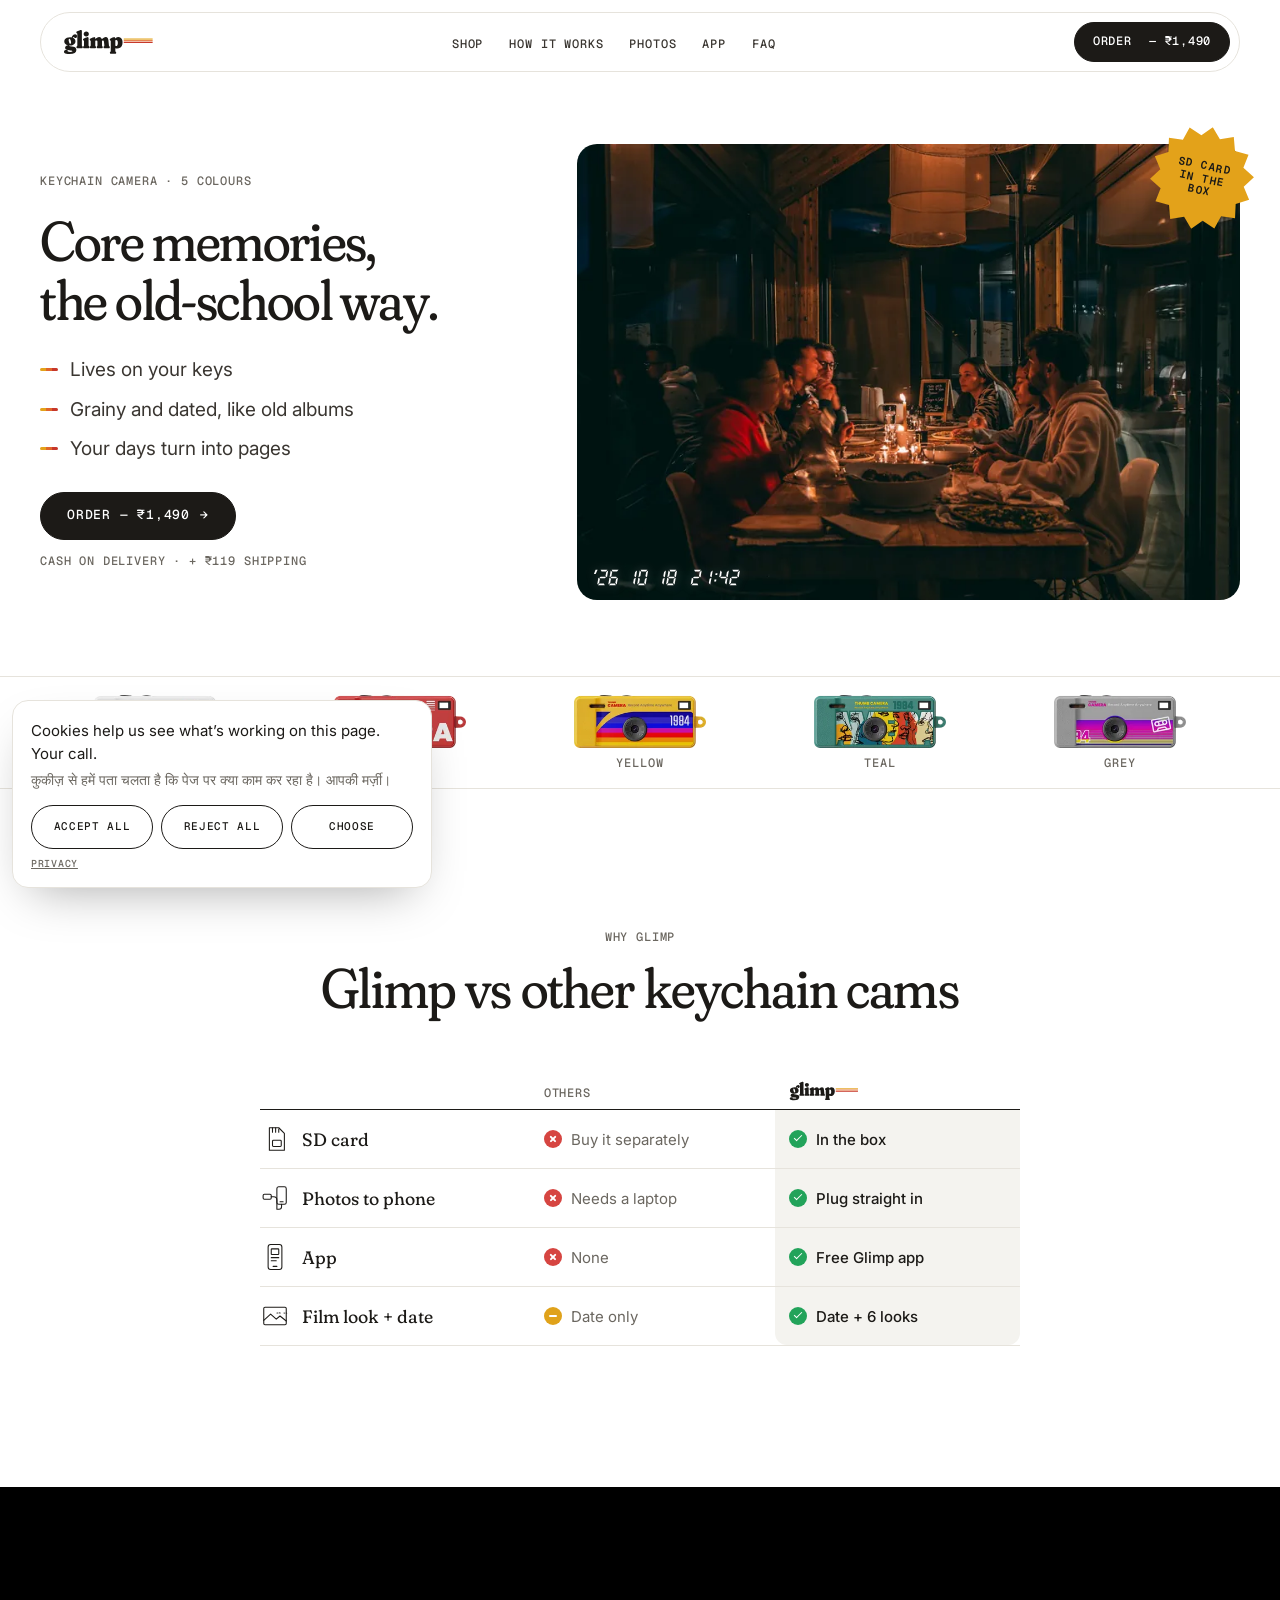
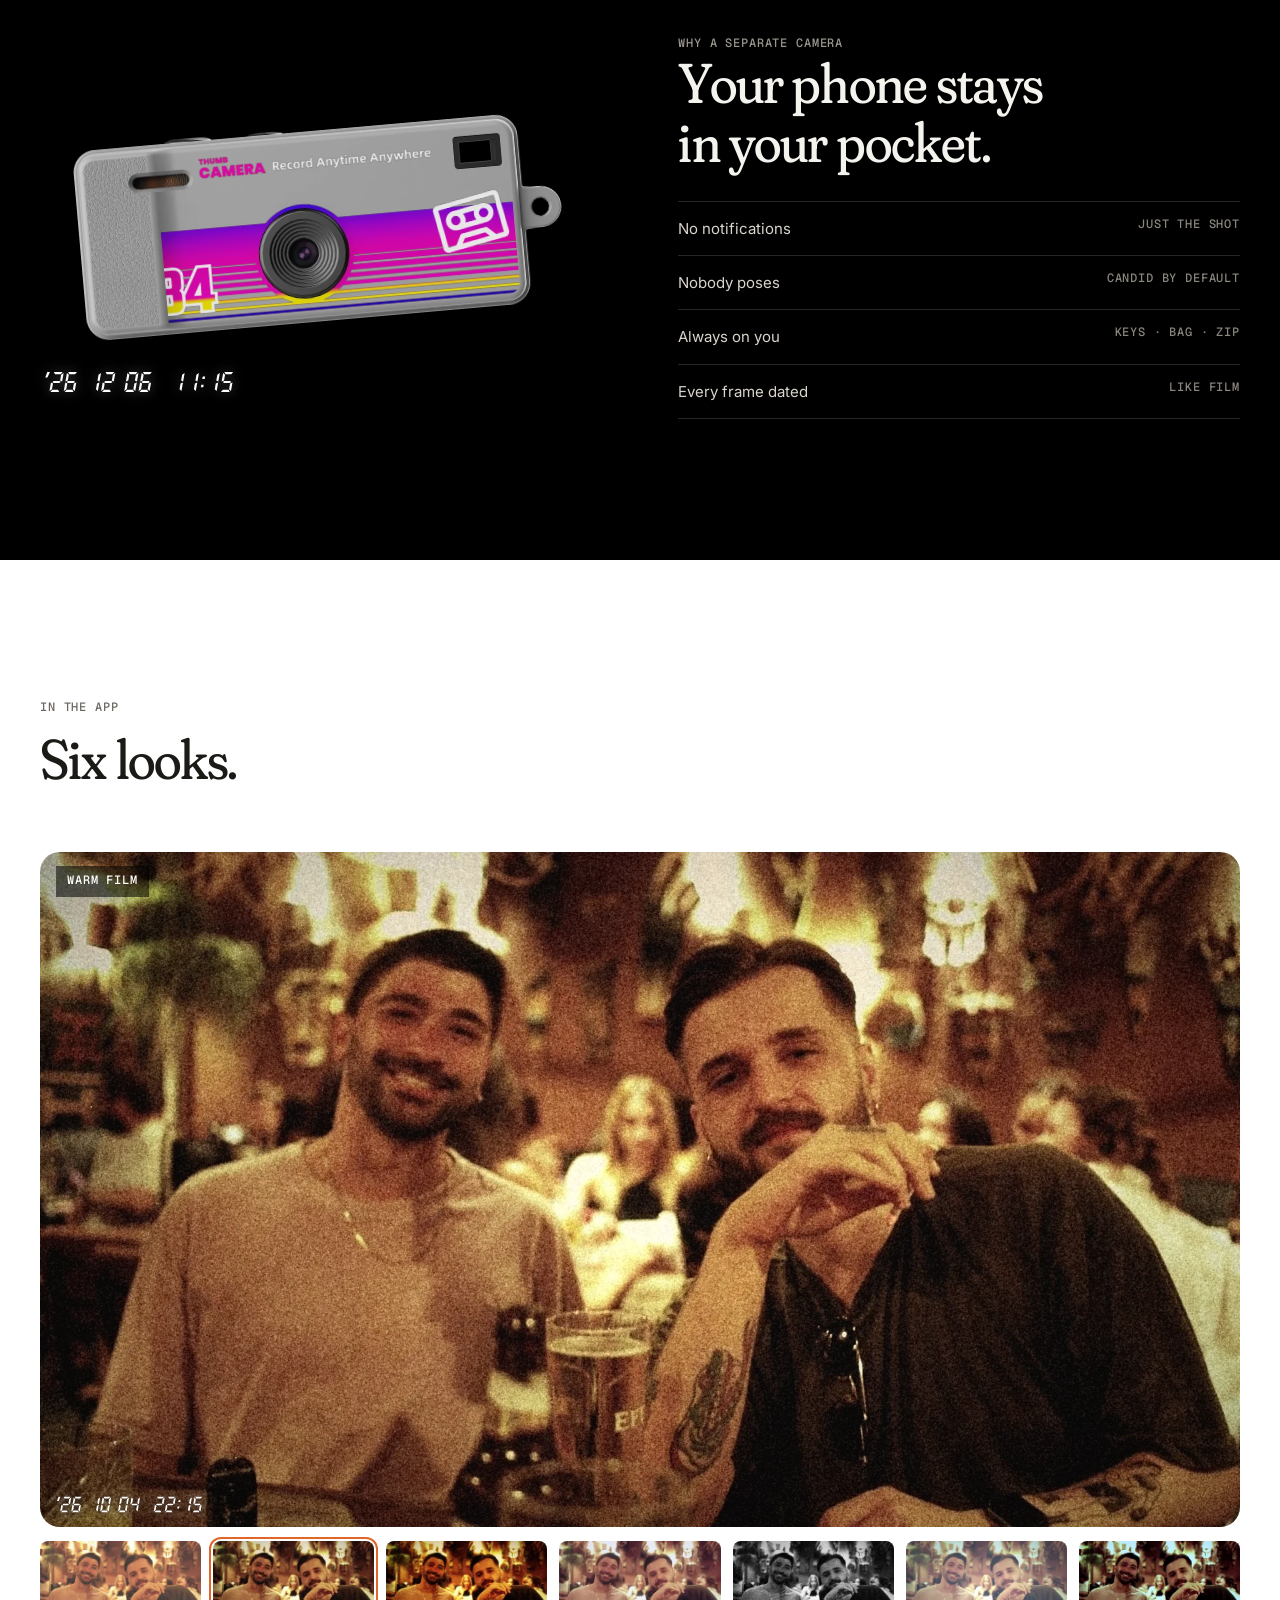
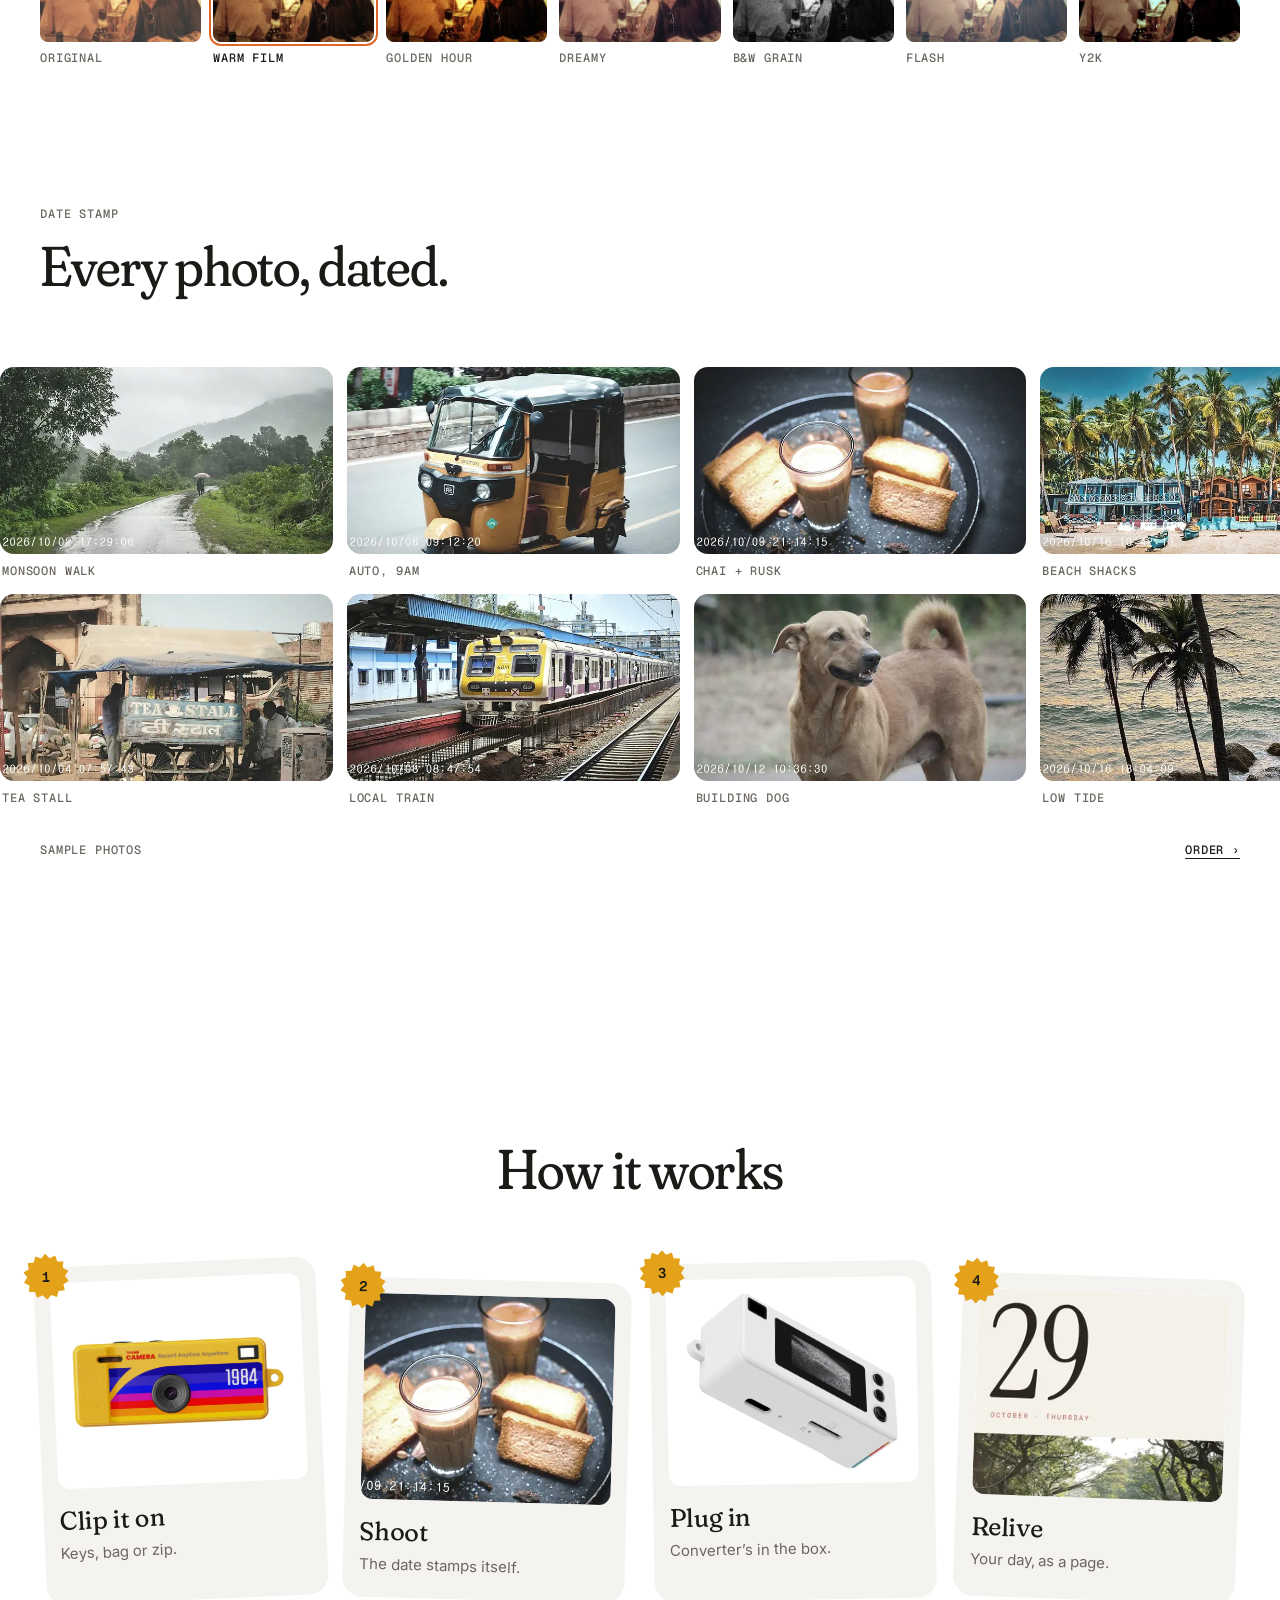
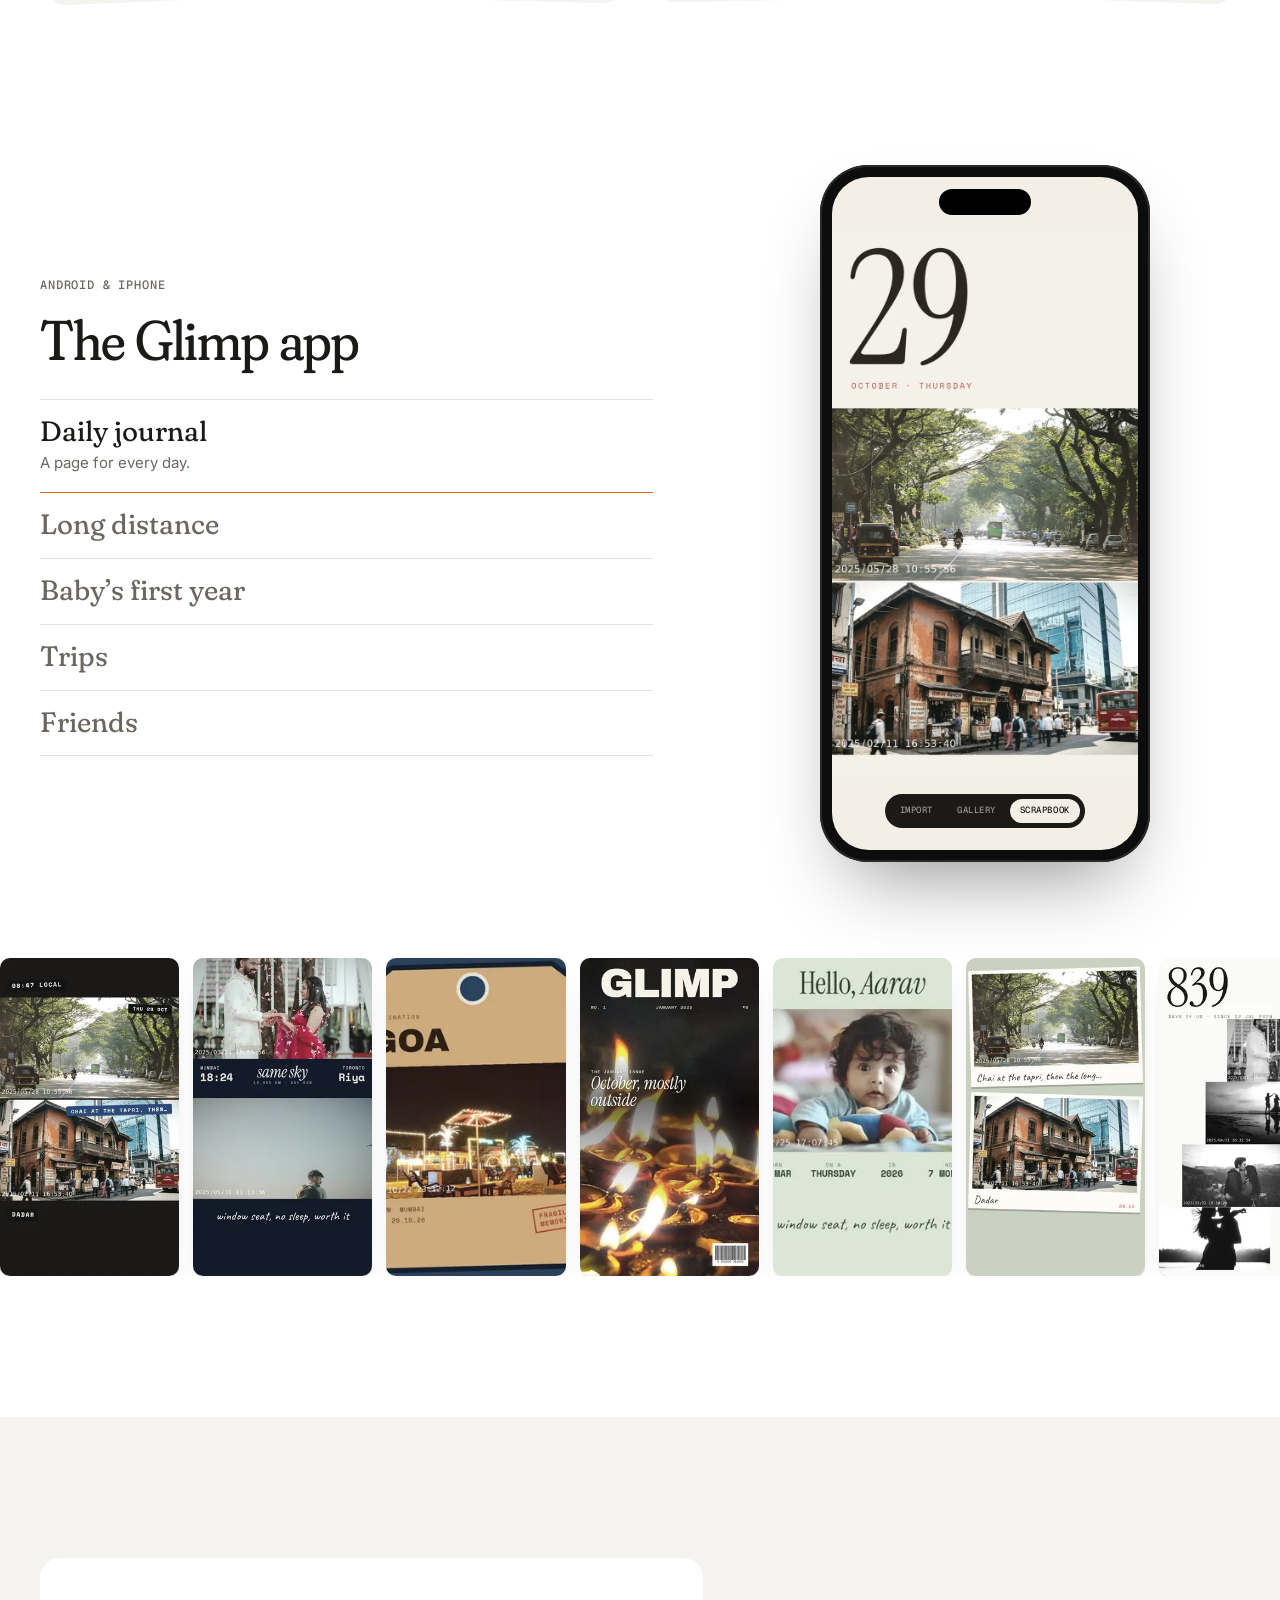
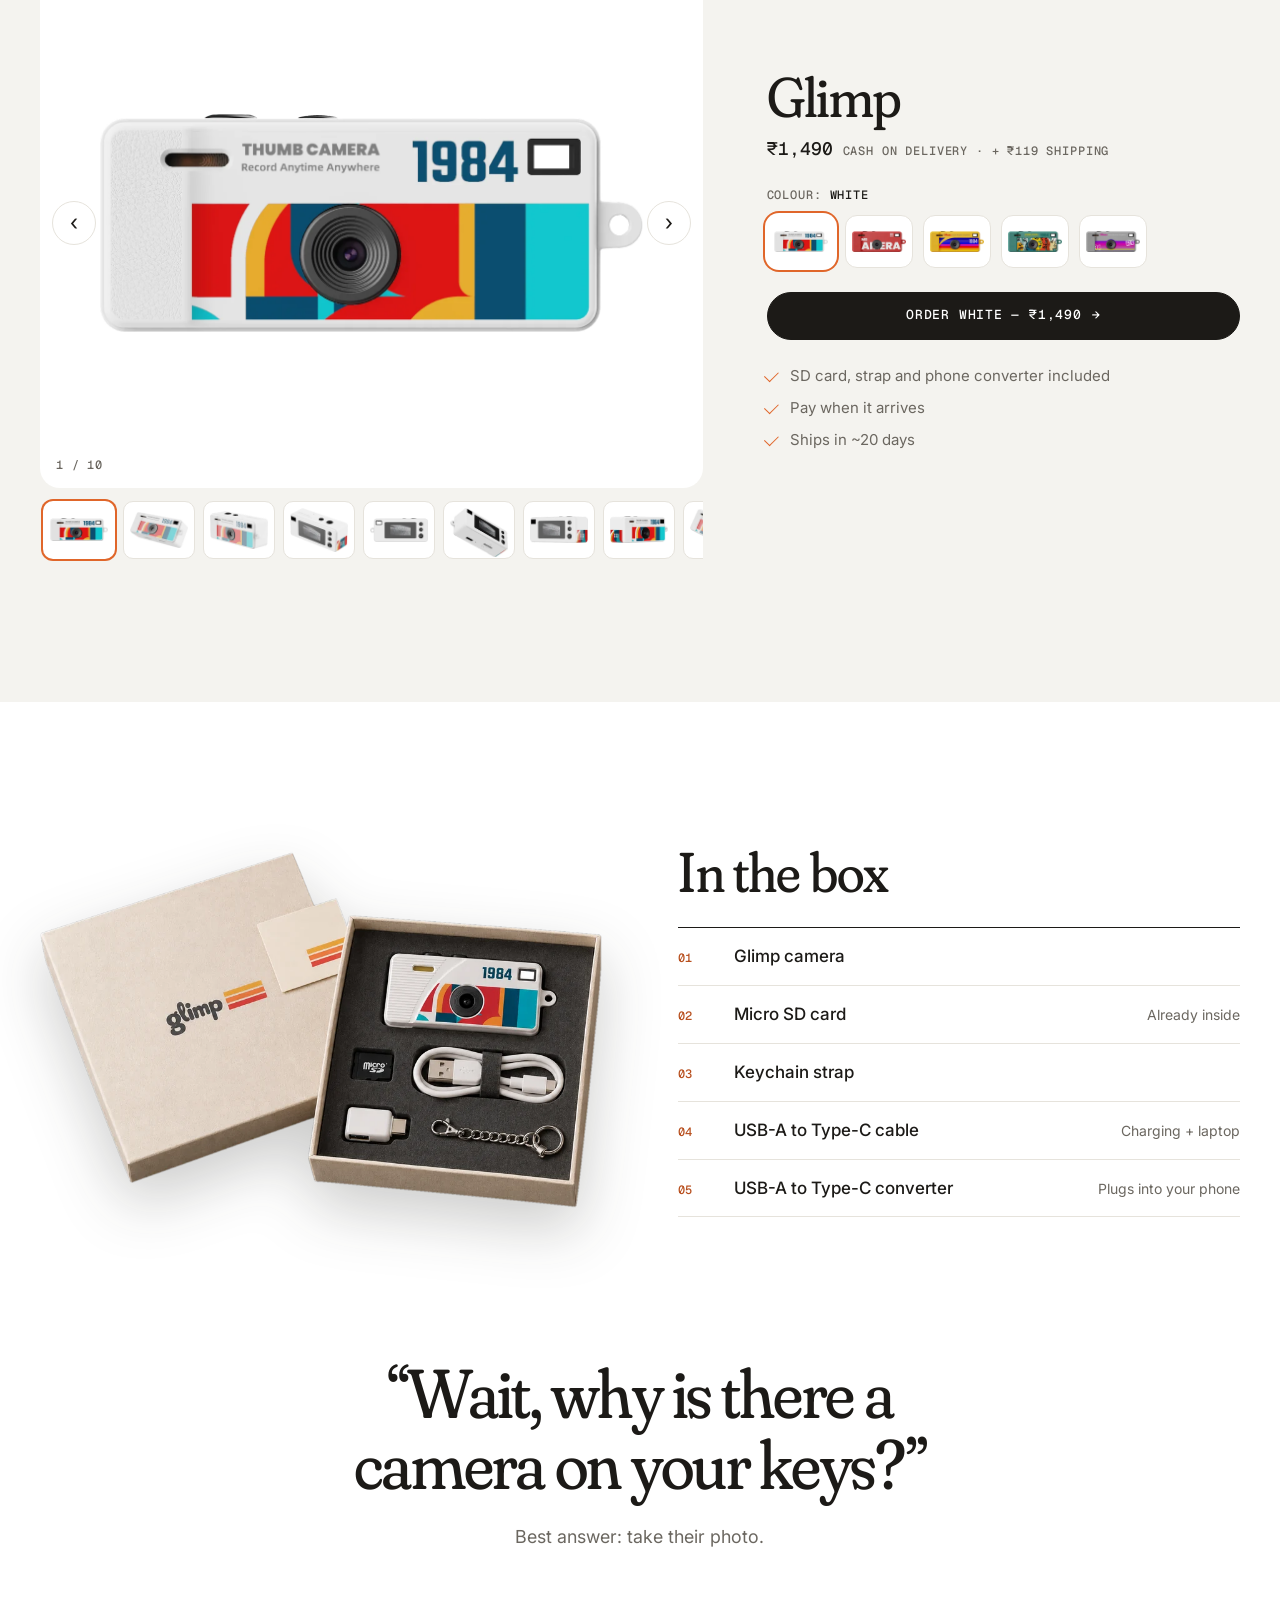
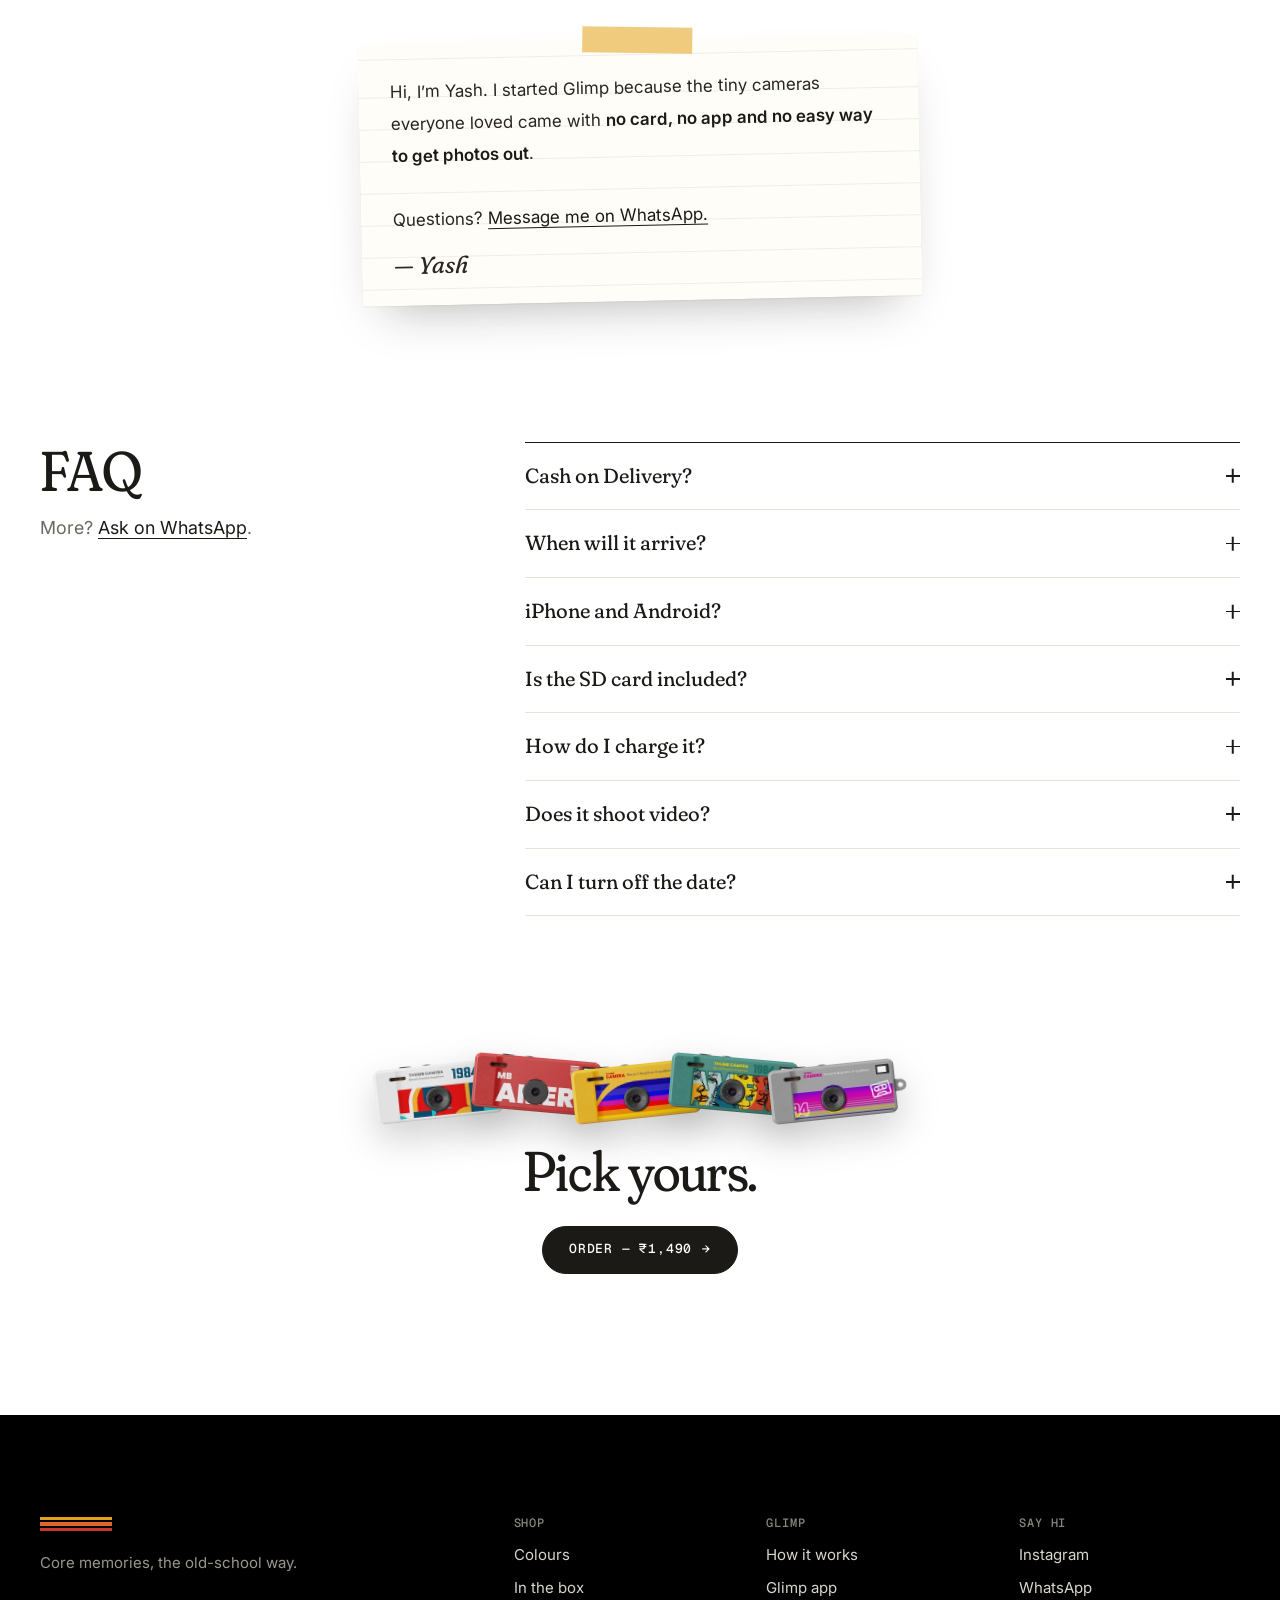
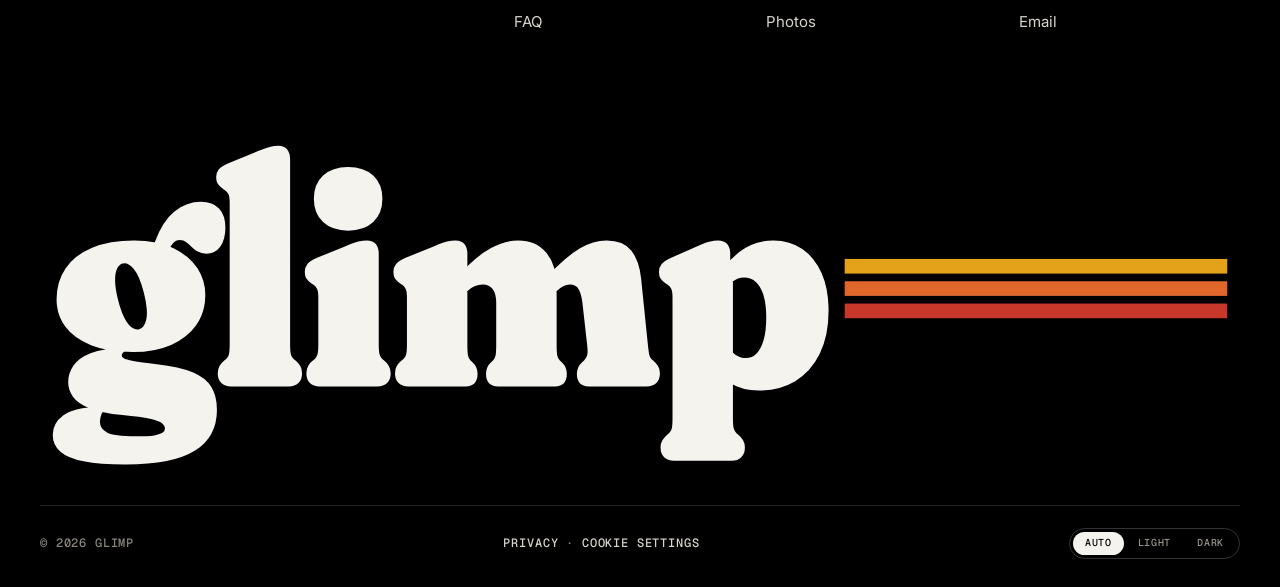
==== commit 6ef45ea4: "Drop black, blue and lime: 5 colours, white is the default Site, order form, admin swatches, asset b" ====
--- a/index.html
+++ b/index.html
@@ -59,7 +59,7 @@
 <section class="hero" id="top" data-section="hero">
   <div class="wrap hero-grid">
     <div class="hero-copy">
-      <span class="label">Keychain camera · 8 colours</span>
+      <span class="label">Keychain camera · 5 colours</span>
       <h1>Core memories, the old&#8209;school&nbsp;way.</h1>
       <ul class="hero-points">
         <li>Lives on your keys</li>
@@ -83,7 +83,7 @@
   </div>
 </section>
 
-<!-- 8 colours, as a strip of cameras -->
+<!-- 5 colours, as a strip of cameras -->
 <section class="strip" aria-label="Colours" data-section="colours_strip">
   <div class="strip-track" data-strip></div>
 </section>
@@ -263,7 +263,7 @@
   <div class="wrap shop">
     <div class="gallery" data-gallery>
       <div class="gallery-main">
-        <img data-gallery-img src="assets/gallery/black/1.webp" alt="Glimp in Black" width="1100" height="700">
+        <img data-gallery-img src="assets/gallery/white/1.webp" alt="Glimp in White" width="1100" height="700">
         <button class="g-nav prev" type="button" data-g="-1" aria-label="Previous angle">‹</button>
         <button class="g-nav next" type="button" data-g="1" aria-label="Next angle">›</button>
         <span class="g-count label" data-g-count>1 / 10</span>
@@ -273,9 +273,9 @@
     <div class="shop-info">
       <h2>Glimp</h2>
       <div class="price">₹1,490<small>Cash on Delivery · + ₹119 shipping</small></div>
-      <div class="swatch-label label">Colour: <b data-colour-name>Black</b> <em class="stock" data-stock-note></em></div>
+      <div class="swatch-label label">Colour: <b data-colour-name>White</b> <em class="stock" data-stock-note></em></div>
       <div class="swatches" role="radiogroup" aria-label="Colour" data-swatches></div>
-      <button class="btn block" type="button" data-buy-selected data-cta="shop_order">Order Black — ₹1,490 <span class="arr">→</span></button>
+      <button class="btn block" type="button" data-buy-selected data-cta="shop_order">Order White — ₹1,490 <span class="arr">→</span></button>
       <ul class="checks">
         <li>SD card, strap and phone converter included</li>
         <li>Pay when it arrives</li>
@@ -412,10 +412,10 @@
     </div>
 
     <div class="order-pick">
-      <img data-order-img src="assets/gallery/black/1-sm.webp" alt="" width="240" height="150">
+      <img data-order-img src="assets/gallery/white/1-sm.webp" alt="" width="240" height="150">
       <div class="field">
         <label for="o-colour">Colour</label>
-        <select id="o-colour" name="colour" required><option value="black">Black</option><option value="white">White</option><option value="red">Red</option><option value="yellow">Yellow</option><option value="blue">Blue</option><option value="lime">Lime</option><option value="teal">Teal</option><option value="grey">Grey</option></select>
+        <select id="o-colour" name="colour" required><option value="white">White</option><option value="red">Red</option><option value="yellow">Yellow</option><option value="teal">Teal</option><option value="grey">Grey</option></select>
       </div>
       <div class="field qty">
         <span class="lab" id="o-qty-l">Qty</span>
--- a/styles.css
+++ b/styles.css
@@ -155,12 +155,12 @@
 /* ---------- colour strip ---------- */
 .strip { border-top: 1px solid var(--line); border-bottom: 1px solid var(--line); overflow-x: auto; scrollbar-width: none; }
 .strip::-webkit-scrollbar { display: none; }
-.strip-track { display: grid; grid-template-columns: repeat(8, minmax(110px, 1fr)); max-width: calc(var(--max) + 2 * var(--gutter)); margin: 0 auto; padding: 0 var(--gutter); }
+.strip-track { display: grid; grid-template-columns: repeat(5, minmax(110px, 1fr)); max-width: calc(var(--max) + 2 * var(--gutter)); margin: 0 auto; padding: 0 var(--gutter); }
 .chip { display: grid; justify-items: center; gap: 8px; padding: 18px 8px 16px; text-decoration: none; transition: transform .3s var(--ease); }
 .chip img { width: 100%; max-width: 132px; transition: transform .3s var(--ease); }
 .chip:hover img { transform: translateY(-4px) rotate(-3deg); }
 .chip:hover .label { color: var(--ink); }
-@media (max-width: 720px) { .strip-track { grid-template-columns: repeat(8, 104px); width: max-content; } }
+@media (max-width: 720px) { .strip-track { grid-template-columns: repeat(5, 104px); width: max-content; } }
 
 /* ---------- comparison ---------- */
 .vs { max-width: 760px; margin: 0 auto; }
@@ -319,7 +319,7 @@
 .stock { font-style: normal; }
 .stock.low { color: var(--accent-text); }
 .stock.out { color: var(--stripe-3); }
-.swatches { display: grid; grid-template-columns: repeat(4, 1fr); gap: 10px; margin-bottom: 24px; max-width: 380px; }
+.swatches { display: grid; grid-template-columns: repeat(5, 1fr); gap: 10px; margin-bottom: 24px; max-width: 380px; }
 .swatch { appearance: none; position: relative; border: 1px solid var(--line); background: var(--well); border-radius: 12px; padding: 8px 6px; cursor: pointer; aspect-ratio: 1.3; display: grid; place-items: center; transition: border-color .2s, box-shadow .2s; }
 .swatch img { width: 100%; }
 .swatch:hover { border-color: var(--muted); }
@@ -525,7 +525,7 @@
   .burst-tag { width: 74px; height: 74px; font-size: 8.5px; right: -4px; top: -10px; }
 
   .chip { padding: 14px 6px 12px; }
-  .strip-track { grid-template-columns: repeat(8, 92px); }
+  .strip-track { grid-template-columns: repeat(5, 92px); }
 
 
   .keys { gap: 20px; }
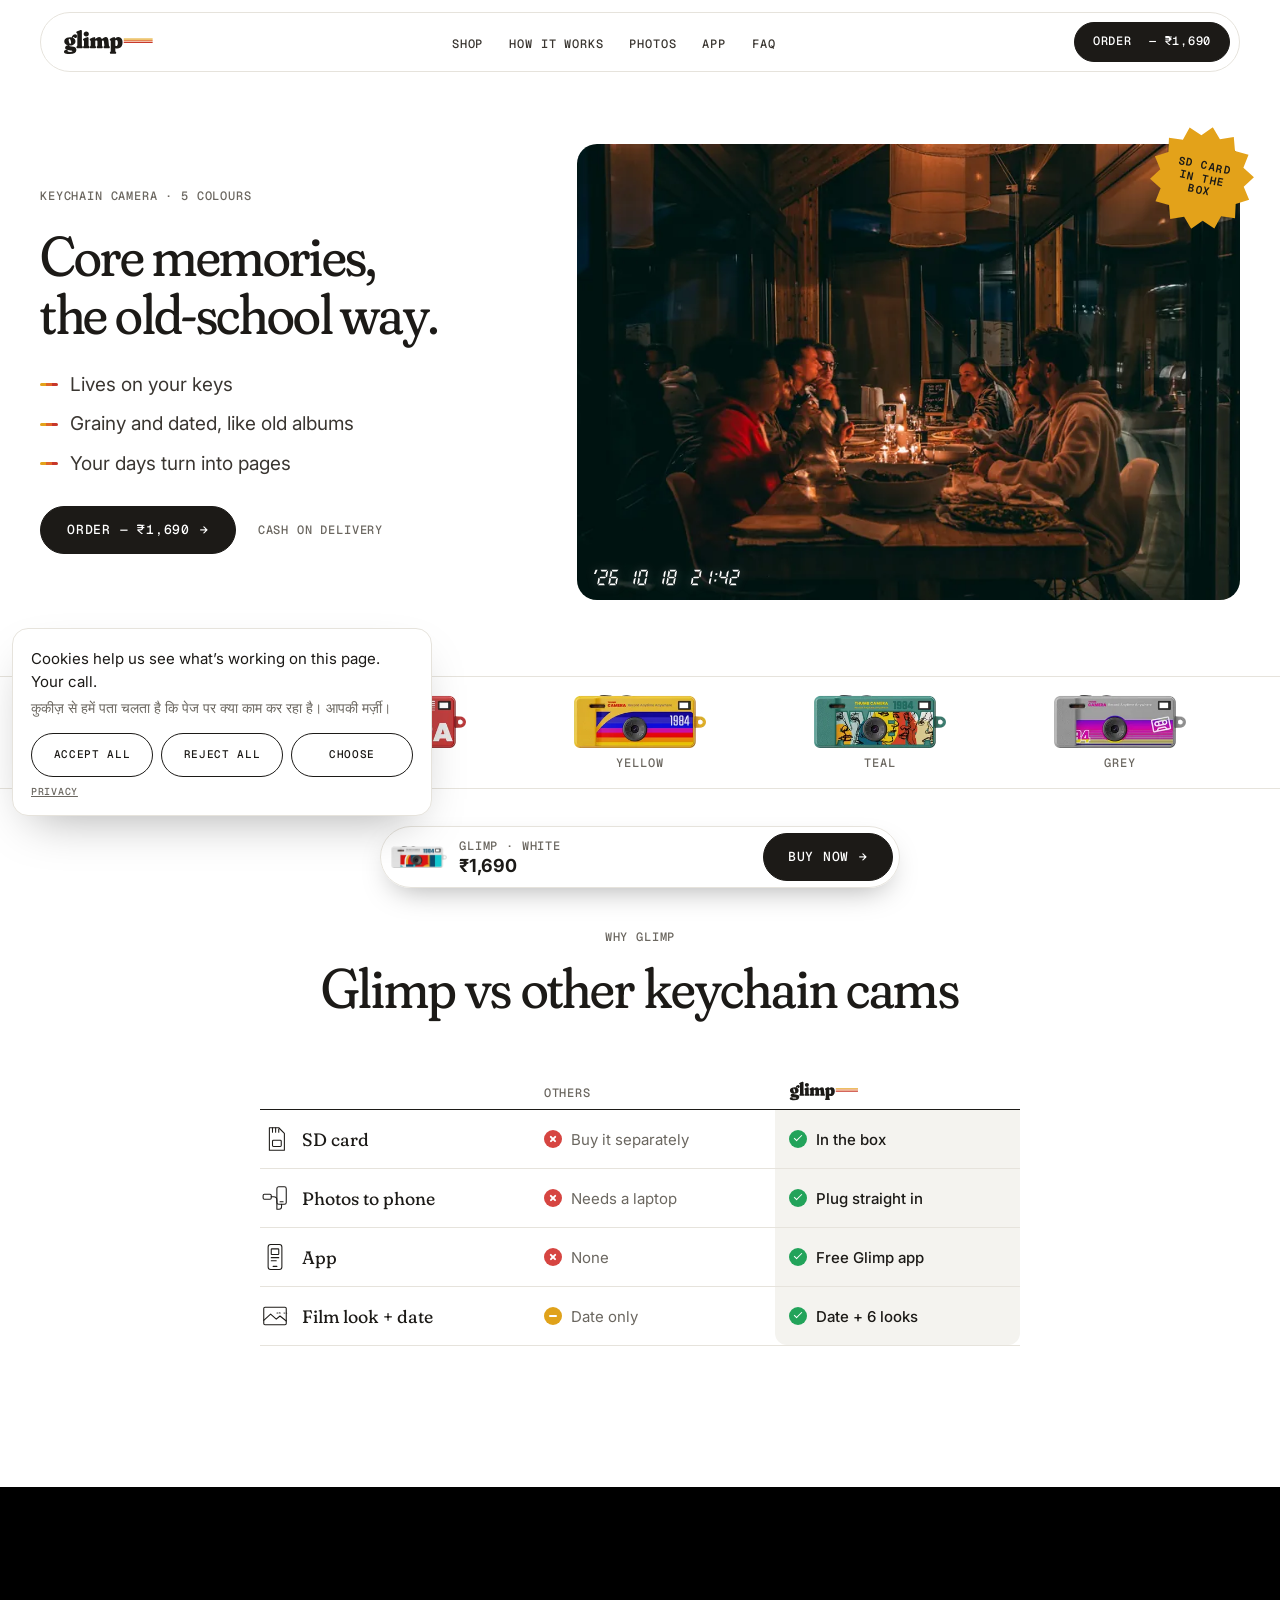
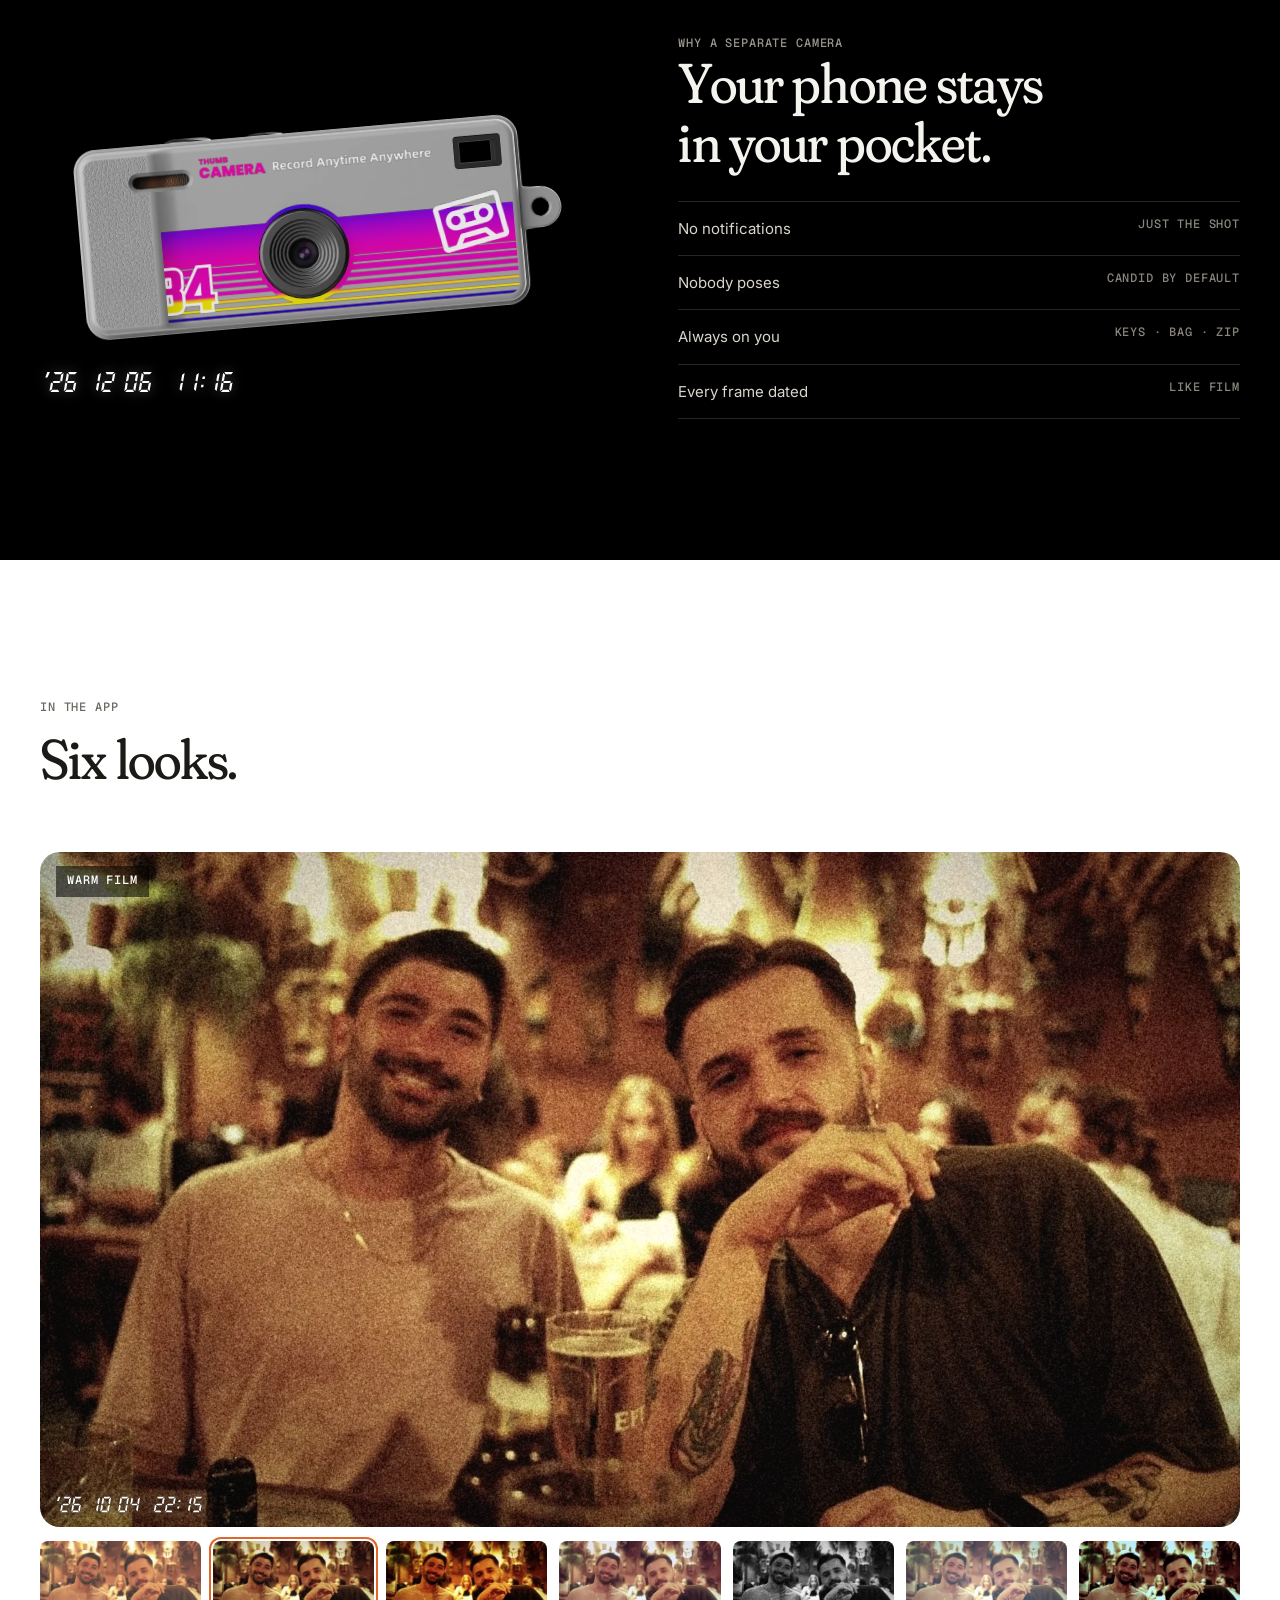
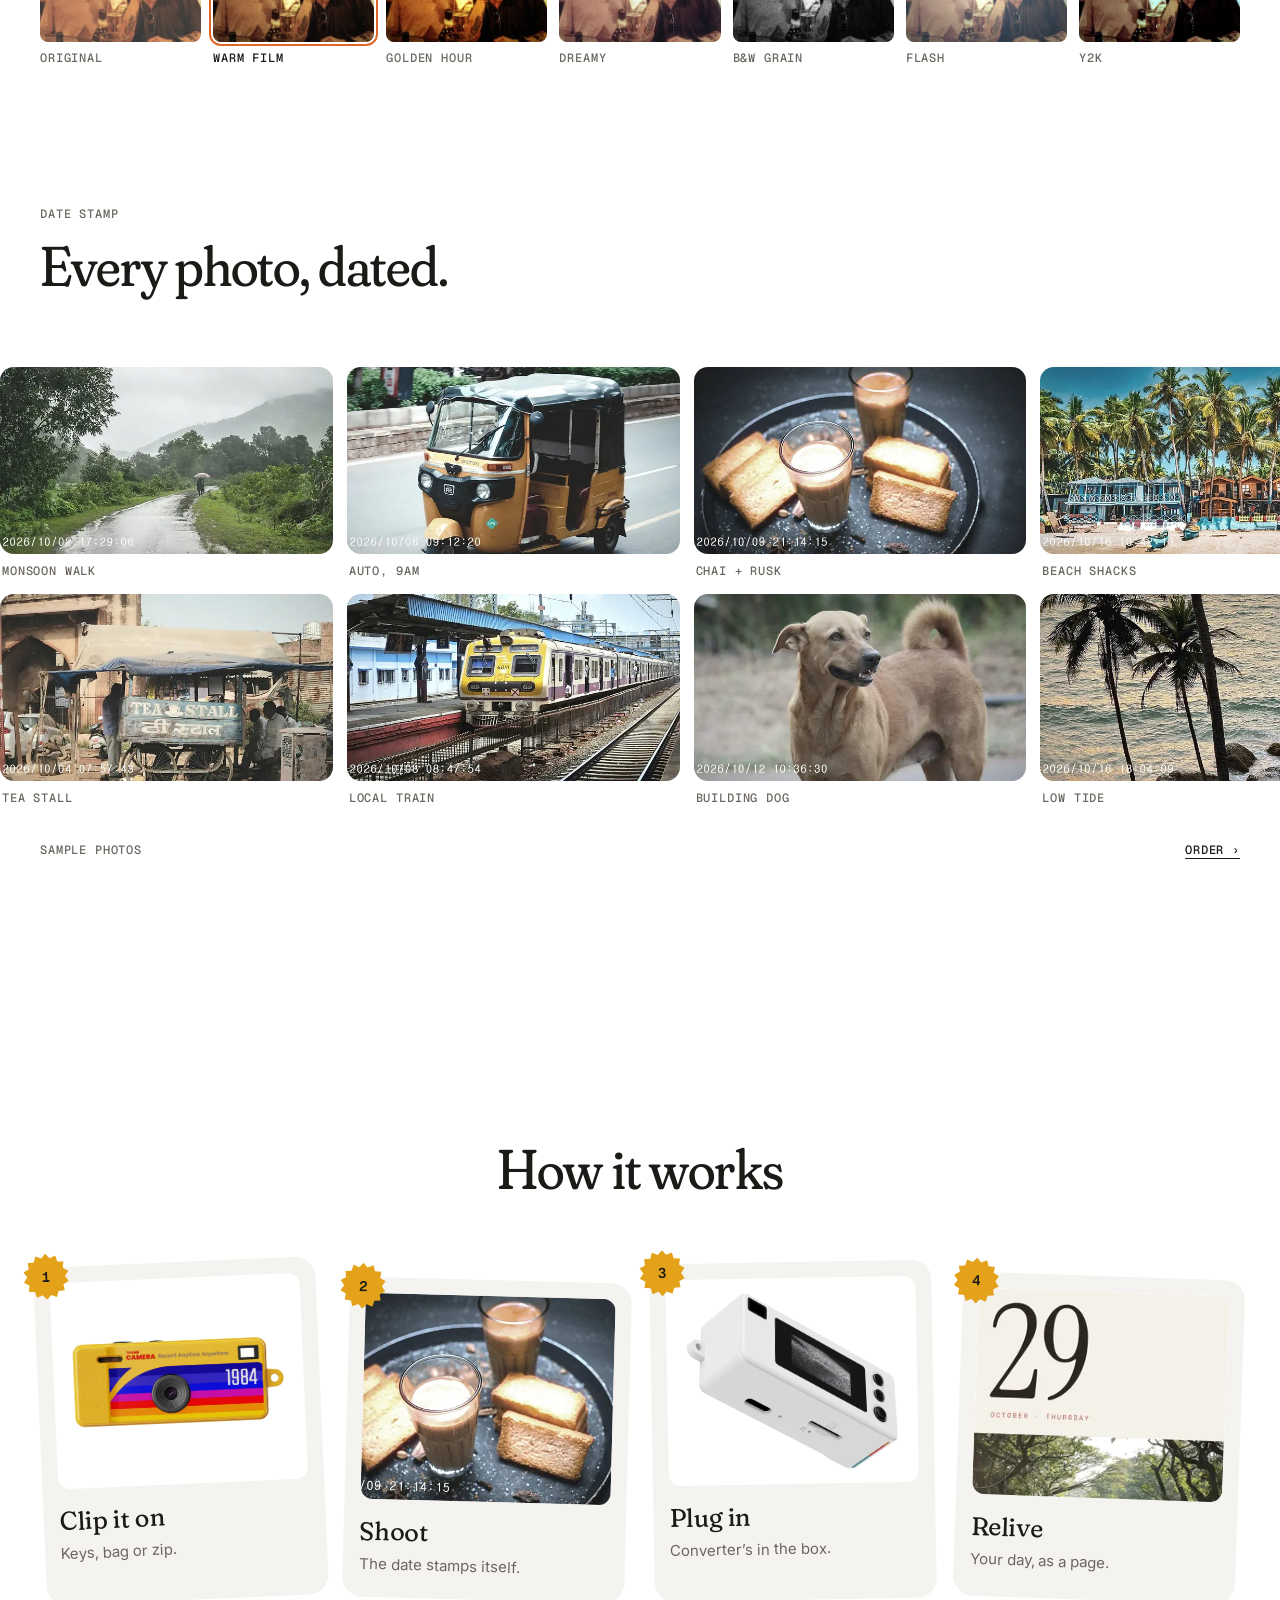
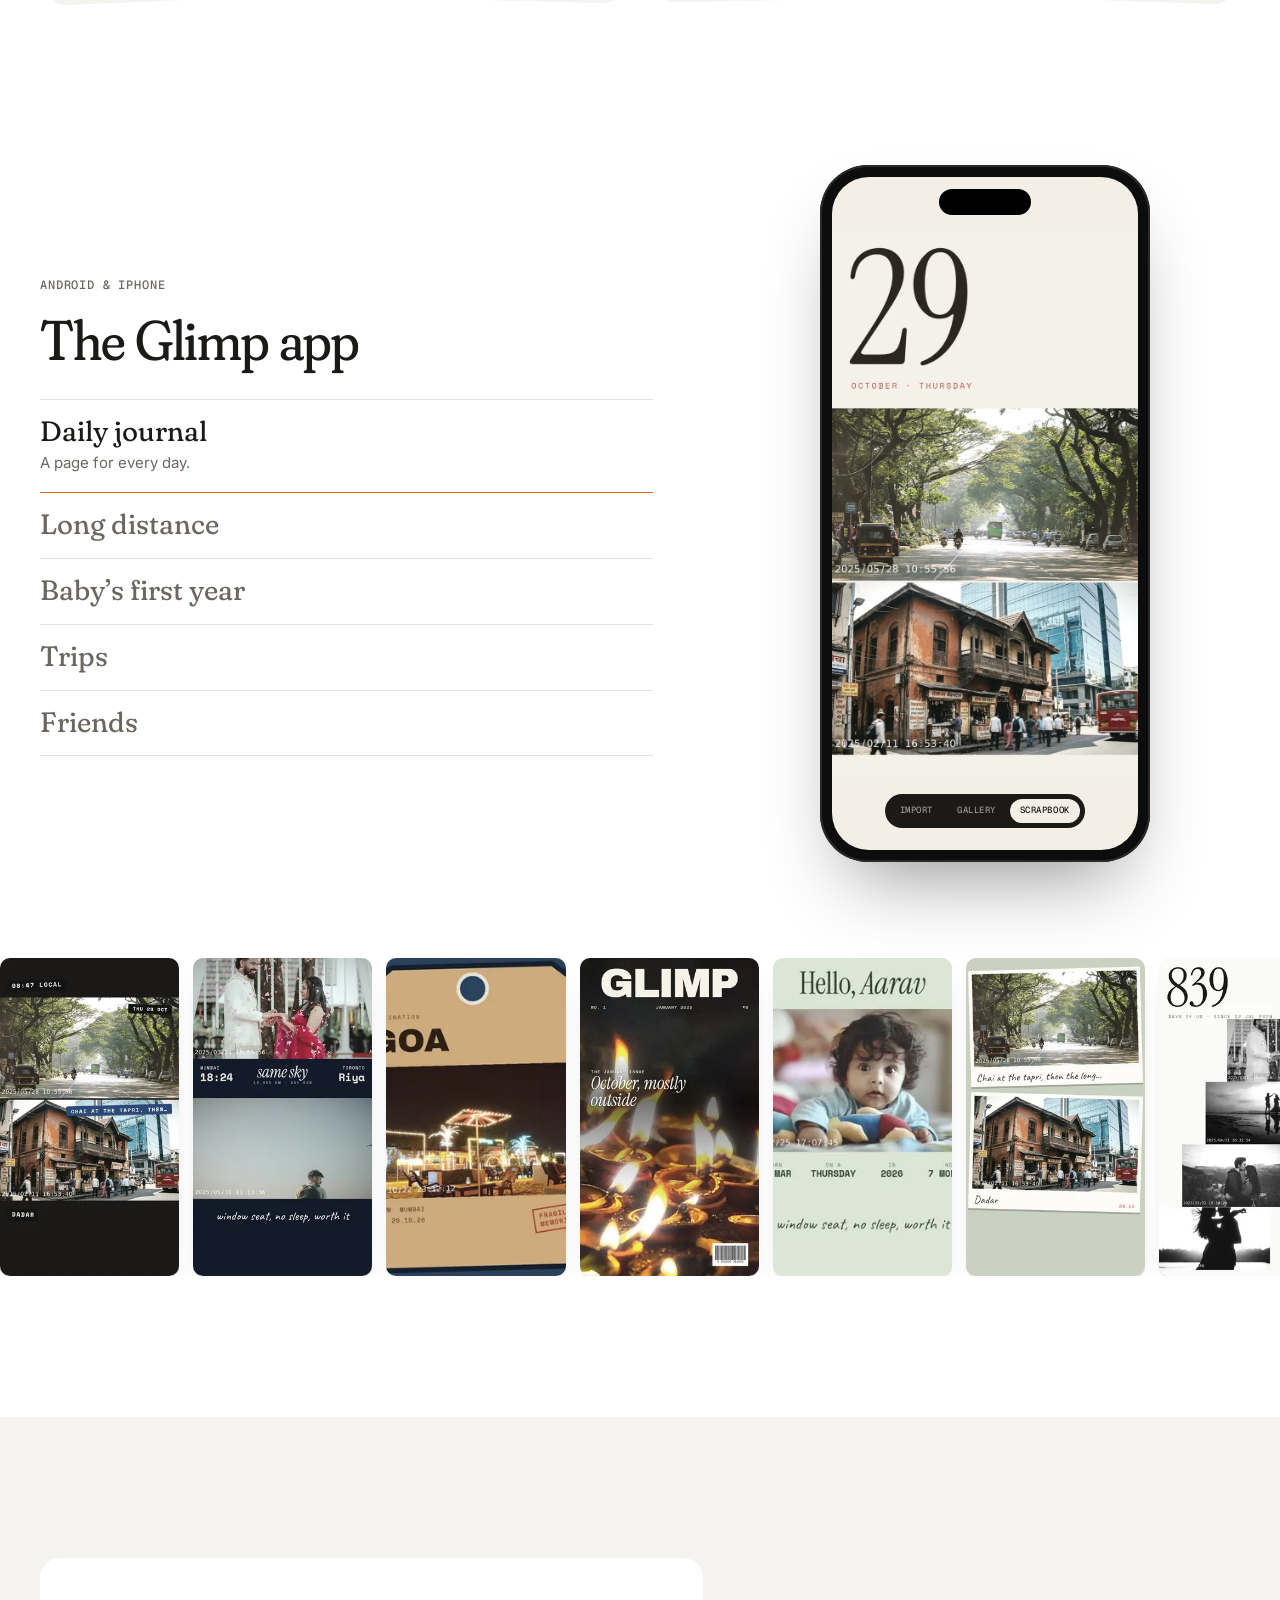
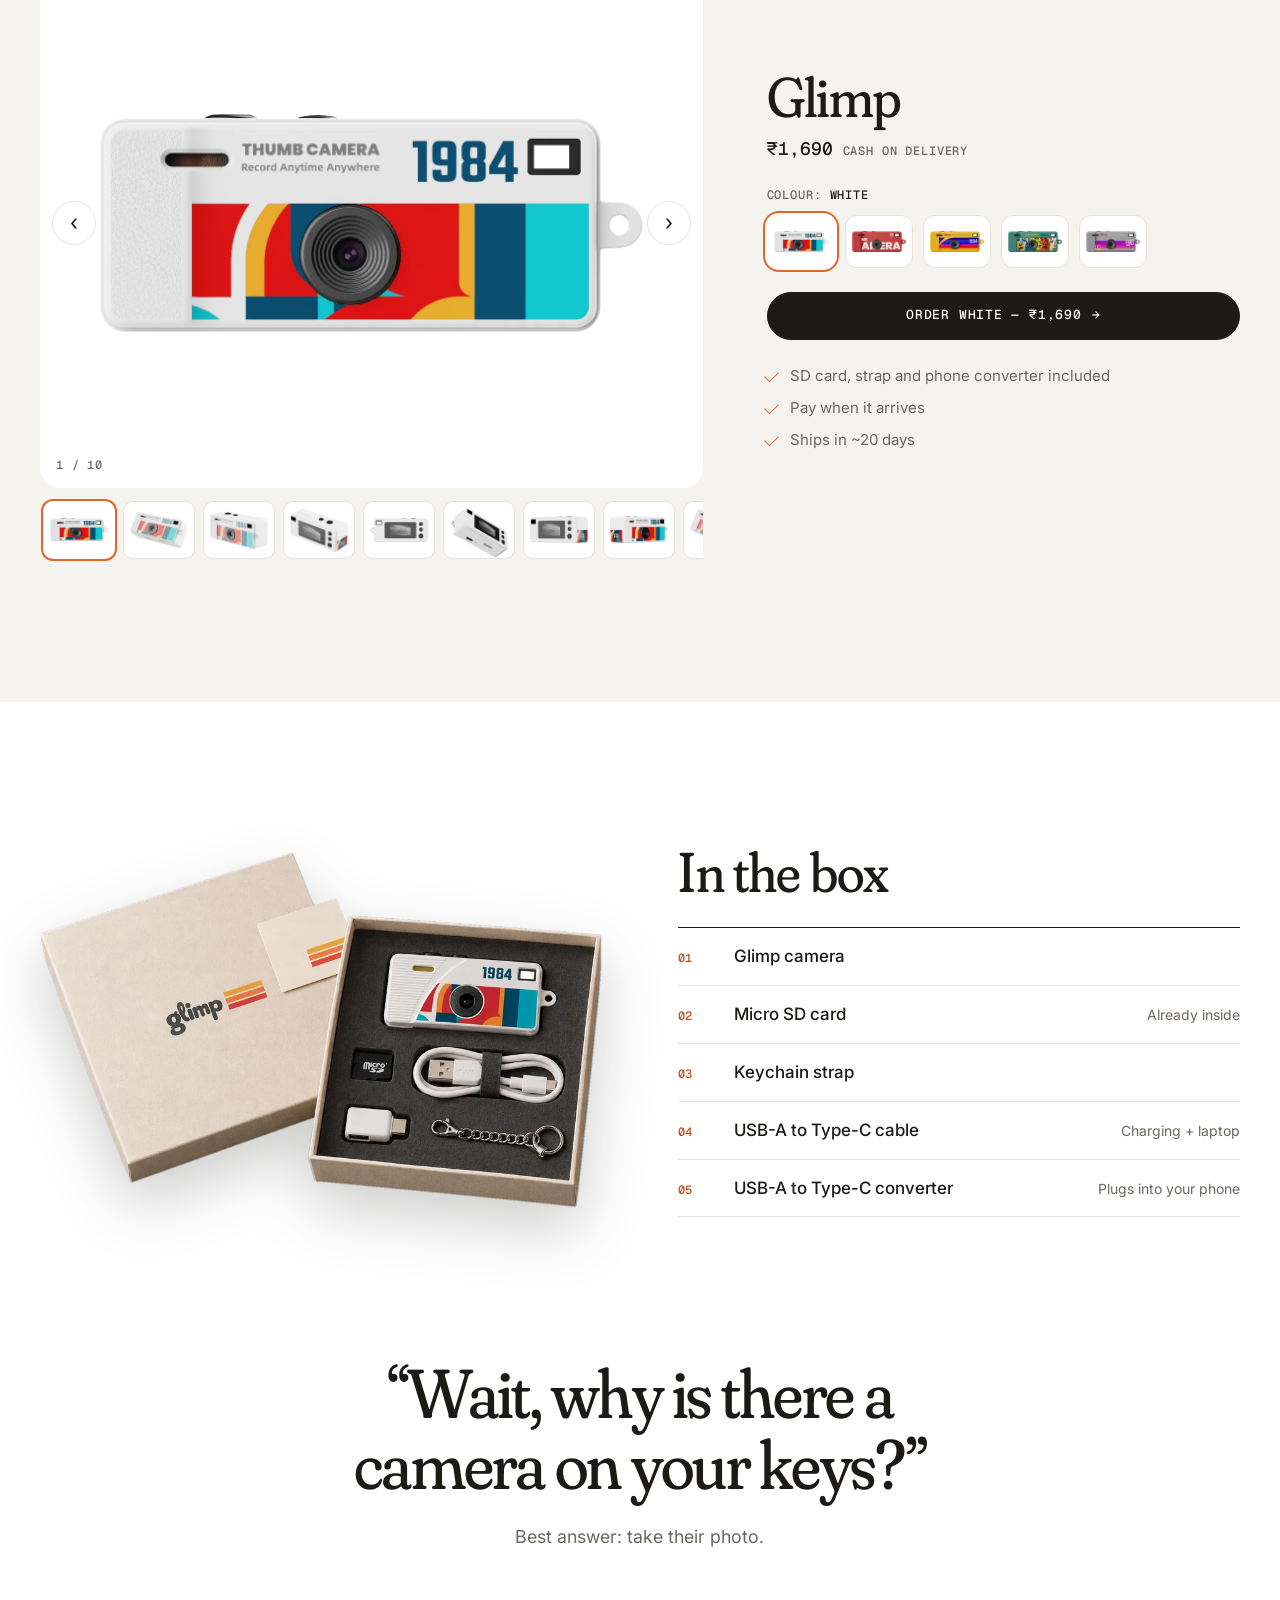
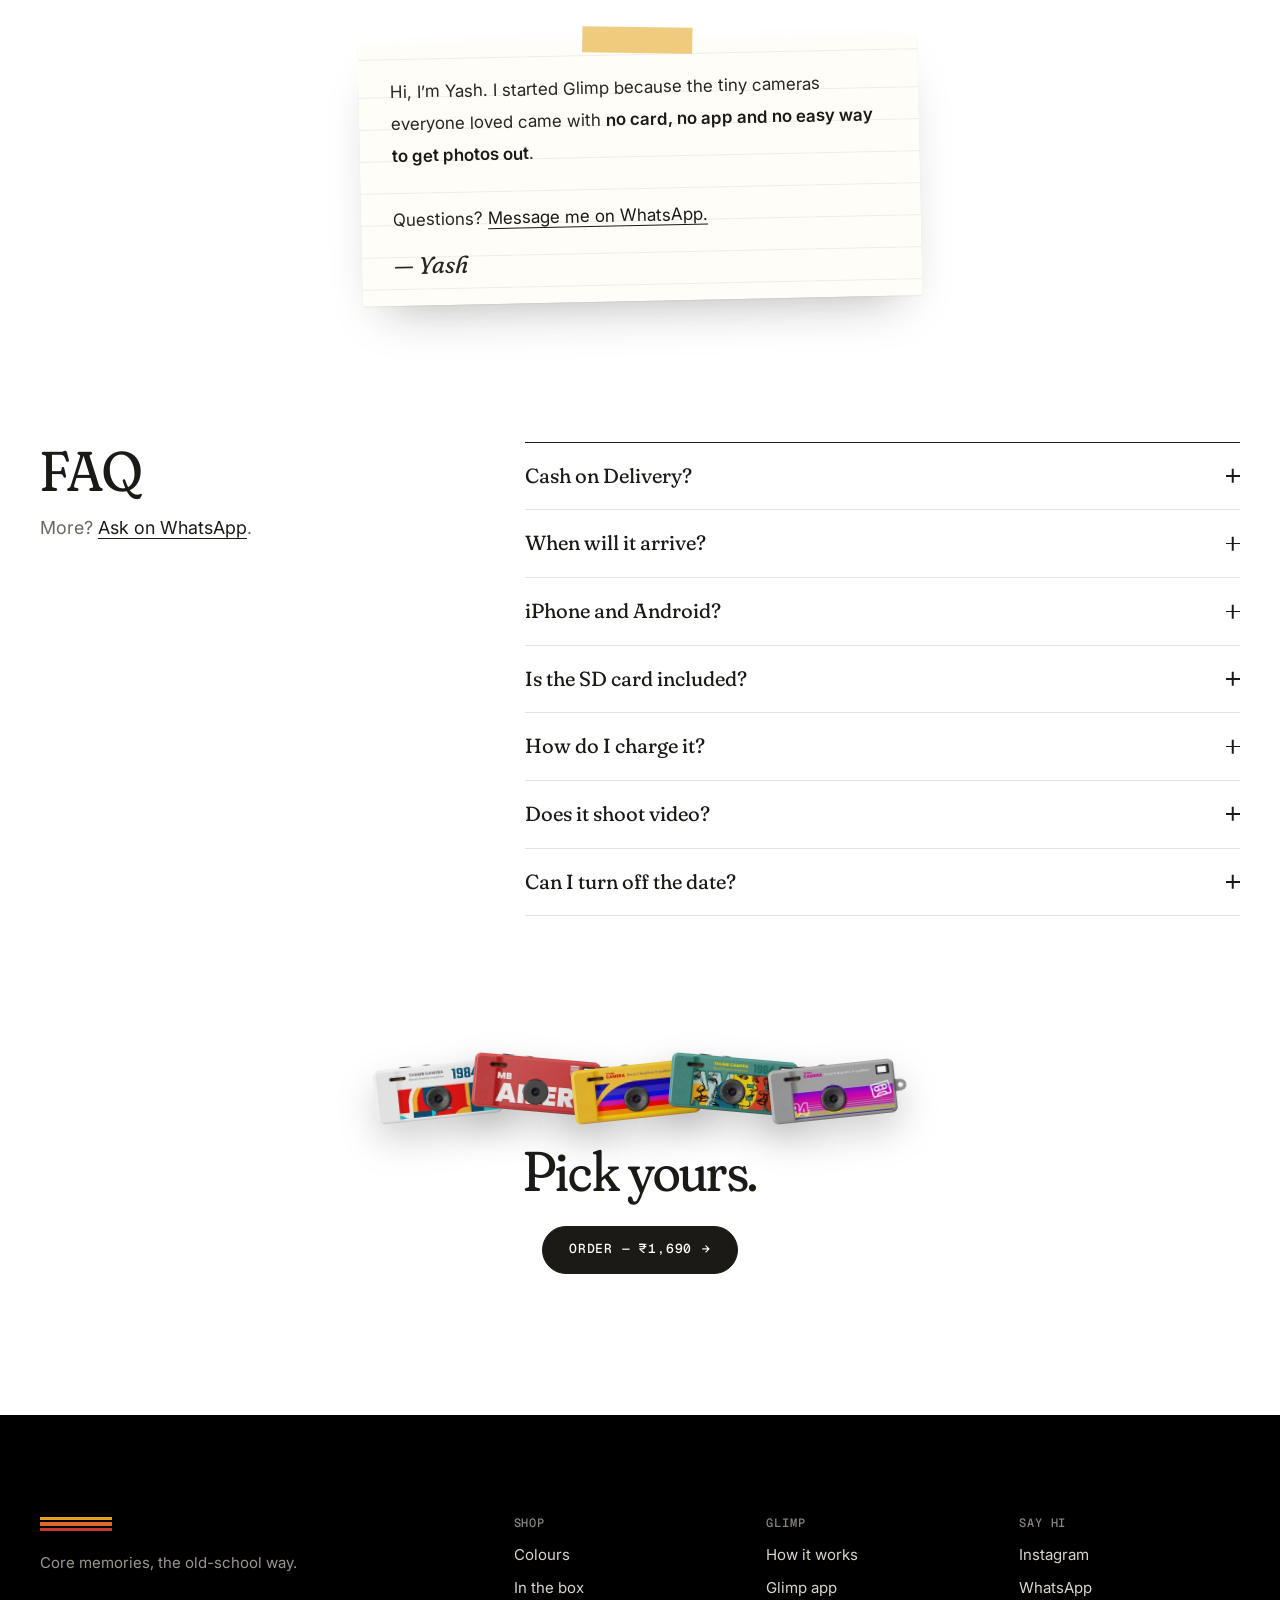
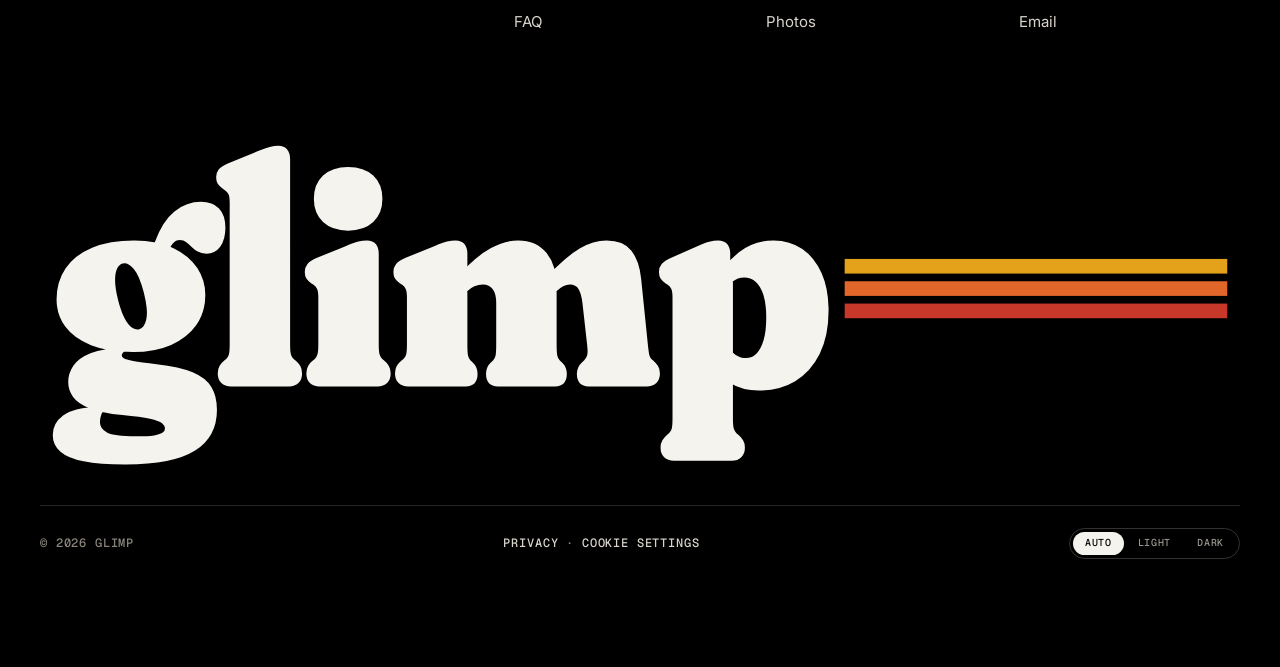
==== commit 8bbcb7c9: "Price ₹1,690; shipping shown only at the order step; buy bar always on screen The bottom bar (colour" ====
--- a/index.html
+++ b/index.html
@@ -4,7 +4,7 @@
 <meta charset="utf-8">
 <meta name="viewport" content="width=device-width, initial-scale=1, viewport-fit=cover">
 <title>Glimp — core memories, the old-school way</title>
-<meta name="description" content="Glimp is a thumb-sized retro camera for your keychain. SD card in the box, plugs into your phone, comes with an app. ₹1,490 + ₹119 shipping, Cash on Delivery.">
+<meta name="description" content="Glimp is a thumb-sized retro camera for your keychain. SD card in the box, plugs into your phone, comes with an app. ₹1,690, Cash on Delivery.">
 <meta name="theme-color" content="#ffffff" media="(prefers-color-scheme: light)">
 <meta name="theme-color" content="#000000" media="(prefers-color-scheme: dark)">
 <link rel="icon" href="assets/brand/favicon.svg" type="image/svg+xml">
@@ -14,7 +14,7 @@
 <meta property="og:type" content="website">
 <meta property="og:url" content="https://glimp.in/">
 <meta property="og:title" content="Glimp — core memories, the old-school way">
-<meta property="og:description" content="Thumb-sized retro camera. SD card in the box, plugs into your phone, comes with an app. ₹1,490 + ₹119 shipping, Cash on Delivery.">
+<meta property="og:description" content="Thumb-sized retro camera. SD card in the box, plugs into your phone, comes with an app. ₹1,690, Cash on Delivery.">
 <meta property="og:image" content="https://glimp.in/assets/og-image.jpg">
 <meta name="twitter:card" content="summary_large_image">
 
@@ -32,7 +32,7 @@
 <script type="application/ld+json">
 {"@context":"https://schema.org","@type":"Product","name":"Glimp keychain camera","brand":{"@type":"Brand","name":"Glimp"},
  "description":"Thumb-sized retro keychain camera with SD card, phone converter and the Glimp app.",
- "offers":{"@type":"Offer","priceCurrency":"INR","price":"1490","availability":"https://schema.org/PreOrder"}}
+ "offers":{"@type":"Offer","priceCurrency":"INR","price":"1690","availability":"https://schema.org/PreOrder"}}
 </script>
 </head>
 <body>
@@ -49,7 +49,7 @@
       <li><a href="#app">App</a></li>
       <li><a href="#faq">FAQ</a></li>
     </ul>
-    <a class="btn" href="#colours" data-cta="nav_order">Order<span class="long">&nbsp;— ₹1,490</span></a>
+    <a class="btn" href="#colours" data-cta="nav_order">Order<span class="long">&nbsp;— ₹1,690</span></a>
   </nav>
 </header>
 
@@ -67,8 +67,8 @@
         <li>Your days turn into pages</li>
       </ul>
       <div class="hero-actions">
-        <a class="btn" href="#colours" data-cta="hero_order">Order — ₹1,490 <span class="arr">→</span></a>
-        <span class="label">Cash on Delivery · + ₹119 shipping</span>
+        <a class="btn" href="#colours" data-cta="hero_order">Order — ₹1,690 <span class="arr">→</span></a>
+        <span class="label">Cash on Delivery</span>
       </div>
     </div>
     <div class="hero-visual">
@@ -272,10 +272,10 @@
     </div>
     <div class="shop-info">
       <h2>Glimp</h2>
-      <div class="price">₹1,490<small>Cash on Delivery · + ₹119 shipping</small></div>
+      <div class="price">₹1,690<small>Cash on Delivery</small></div>
       <div class="swatch-label label">Colour: <b data-colour-name>White</b> <em class="stock" data-stock-note></em></div>
       <div class="swatches" role="radiogroup" aria-label="Colour" data-swatches></div>
-      <button class="btn block" type="button" data-buy-selected data-cta="shop_order">Order White — ₹1,490 <span class="arr">→</span></button>
+      <button class="btn block" type="button" data-buy-selected data-cta="shop_order">Order White — ₹1,690 <span class="arr">→</span></button>
       <ul class="checks">
         <li>SD card, strap and phone converter included</li>
         <li>Pay when it arrives</li>
@@ -328,7 +328,7 @@
     <div class="faq-list">
       <details data-faq="cod_available">
         <summary>Cash on Delivery?<span class="pm" aria-hidden="true"></span></summary>
-        <div class="a"><p>Yes. You pay when it arrives. Shipping is ₹119, added to your total.</p></div>
+        <div class="a"><p>Yes. You pay when it arrives.</p></div>
       </details>
       <details data-faq="delivery_time">
         <summary>When will it arrive?<span class="pm" aria-hidden="true"></span></summary>
@@ -363,7 +363,7 @@
   <div class="wrap">
     <div class="cams" aria-hidden="true" data-final-cams></div>
     <h2>Pick yours.</h2>
-    <a class="btn" href="#colours" data-cta="final_order">Order — ₹1,490 <span class="arr">→</span></a>
+    <a class="btn" href="#colours" data-cta="final_order">Order — ₹1,690 <span class="arr">→</span></a>
   </div>
 </section>
 
@@ -441,7 +441,7 @@
     <input class="hp" name="website" tabindex="-1" autocomplete="off" aria-hidden="true">
 
     <div class="order-sum">
-      <div><span class="label">Pay on delivery</span><b data-order-total>₹1,609</b><small class="order-break" data-order-break>₹1,490 + ₹119 shipping</small></div>
+      <div><span class="label">Pay on delivery</span><b data-order-total>₹1,809</b><small class="order-break" data-order-break>₹1,690 + ₹119 shipping</small></div>
       <button class="btn" type="submit" data-order-submit>Place order <span class="arr">→</span></button>
     </div>
     <p class="order-fine">Ships in about 20 days. <a href="/privacy.html">Privacy</a></p>
@@ -470,9 +470,10 @@
   </form>
 </dialog>
 
-<div class="buybar" data-buybar aria-hidden="true">
-  <span class="label">Glimp · ₹1,490</span>
-  <a class="btn" href="#colours" data-cta="sticky_order" tabindex="-1">Order <span class="arr">→</span></a>
+<div class="buybar" data-buybar>
+  <img class="bb-cam" data-bb-img src="assets/gallery/white/1-sm.webp" alt="" width="240" height="150">
+  <div class="bb-text"><span class="label" data-bb-name>Glimp · White</span><b>₹1,690</b></div>
+  <button class="btn" type="button" data-buy-now data-cta="sticky_order">Buy now <span class="arr">→</span></button>
 </div>
 
 <svg width="0" height="0" style="position:absolute" aria-hidden="true">
--- a/styles.css
+++ b/styles.css
@@ -382,7 +382,7 @@
 .final h2 { margin-bottom: 26px; }
 
 /* ---------- footer ---------- */
-.footer { background: #000; color: #d9d5cd; padding: clamp(64px, 8vw, 110px) 0 28px; }
+.footer { background: #000; color: #d9d5cd; padding: clamp(64px, 8vw, 110px) 0 108px; }
 .footer a { color: #d9d5cd; text-decoration: none; }
 .footer a:hover { color: #fff; text-decoration: underline; text-underline-offset: 4px; }
 .foot-top { display: grid; grid-template-columns: 2fr 1fr 1fr 1fr; gap: 32px; }
@@ -397,17 +397,18 @@
 .theme-switch button[aria-pressed="true"] { background: #f5f3ee; color: #000; }
 @media (max-width: 720px) { .foot-top { grid-template-columns: 1fr 1fr; } .foot-top > :first-child { grid-column: 1 / -1; } }
 
-/* ---------- sticky buy bar ---------- */
+/* ---------- buy bar: always on screen, every width ---------- */
 .buybar {
-  position: fixed; left: 12px; right: 12px; bottom: 12px; z-index: 60; display: none; align-items: center; justify-content: space-between; gap: 12px; padding: 8px 8px 8px 18px;
-  background: color-mix(in srgb, var(--bg) 90%, transparent); -webkit-backdrop-filter: blur(14px); backdrop-filter: blur(14px);
-  border: 1px solid var(--line); border-radius: var(--r-pill); box-shadow: 0 12px 30px -12px rgba(0,0,0,.3);
-  transform: translateY(140%); transition: transform .35s var(--ease);
-}
-.buybar.show { transform: none; }
-.buybar .label { color: var(--ink); }
-.buybar .btn { min-height: 44px; --pad-y: 12px; padding-left: 18px; padding-right: 18px; }
-@media (max-width: 880px) { .buybar { display: flex; } }
+  position: fixed; left: 50%; bottom: calc(12px + env(safe-area-inset-bottom, 0px)); z-index: 60; transform: translateX(-50%);
+  width: min(520px, calc(100% - 24px)); display: flex; align-items: center; gap: 12px; padding: 6px 6px 6px 10px;
+  background: color-mix(in srgb, var(--bg) 92%, transparent); -webkit-backdrop-filter: blur(14px); backdrop-filter: blur(14px);
+  border: 1px solid var(--line); border-radius: var(--r-pill); box-shadow: 0 12px 30px -12px rgba(0,0,0,.35);
+}
+.bb-cam { width: 56px; height: auto; flex: none; }
+.bb-text { flex: 1; min-width: 0; display: grid; gap: 3px; }
+.bb-text .label { white-space: nowrap; overflow: hidden; text-overflow: ellipsis; }
+.bb-text b { font-size: 1.125rem; line-height: 1; color: var(--ink); letter-spacing: -0.01em; }
+.buybar .btn { flex: none; min-height: 48px; --pad-y: 15px; padding-left: 24px; padding-right: 24px; }
 
 /* ---------- order + restock dialogs ---------- */
 .order { width: min(640px, calc(100% - 24px)); max-height: calc(100svh - 24px); padding: 0; border: 0; border-radius: var(--r-card); background: var(--bg); color: var(--ink); box-shadow: 0 40px 100px -30px rgba(0,0,0,.5); overflow: auto; }
@@ -465,7 +466,7 @@
 
 /* ---------- cookie banner ---------- */
 .consent {
-  position: fixed; z-index: 80; left: 12px; bottom: 12px; width: min(420px, calc(100% - 24px)); padding: 18px 18px 14px;
+  position: fixed; z-index: 80; left: 12px; bottom: calc(84px + env(safe-area-inset-bottom, 0px)); width: min(420px, calc(100% - 24px)); padding: 18px 18px 14px;
   background: var(--bg); color: var(--ink); border: 1px solid var(--line); border-radius: 16px; box-shadow: 0 20px 50px -20px rgba(0,0,0,.35);
   font-size: var(--fs-small);
 }
@@ -585,12 +586,13 @@
   .final .cams { margin-bottom: 20px; }
   .final h2 { margin-bottom: 20px; }
 
-  .footer { padding: 56px 0 96px; }
+  .footer { padding: 56px 0 104px; }
   .foot-top { gap: 26px 16px; }
   .wordmark-big { margin: 44px 0 20px; }
   .foot-bottom { gap: 12px; font-size: 10px; }
-  .buybar { left: 10px; right: 10px; bottom: 10px; padding: 6px 6px 6px 16px; }
-  .buybar .btn { min-height: 40px; --pad-y: 10px; padding-left: 16px; padding-right: 16px; }
-  .consent { padding: 16px 16px 12px; }
+  .buybar { width: calc(100% - 20px); bottom: calc(10px + env(safe-area-inset-bottom, 0px)); gap: 10px; padding: 5px 5px 5px 8px; }
+  .bb-cam { width: 48px; }
+  .buybar .btn { min-height: 46px; --pad-y: 14px; padding-left: 20px; padding-right: 20px; }
+  .consent { padding: 16px 16px 12px; left: 10px; width: calc(100% - 20px); bottom: calc(82px + env(safe-area-inset-bottom, 0px)); }
 }
 @media (min-width: 881px) { .hero h1 { font-size: clamp(2.75rem, 4.4vw, 4.25rem); } }
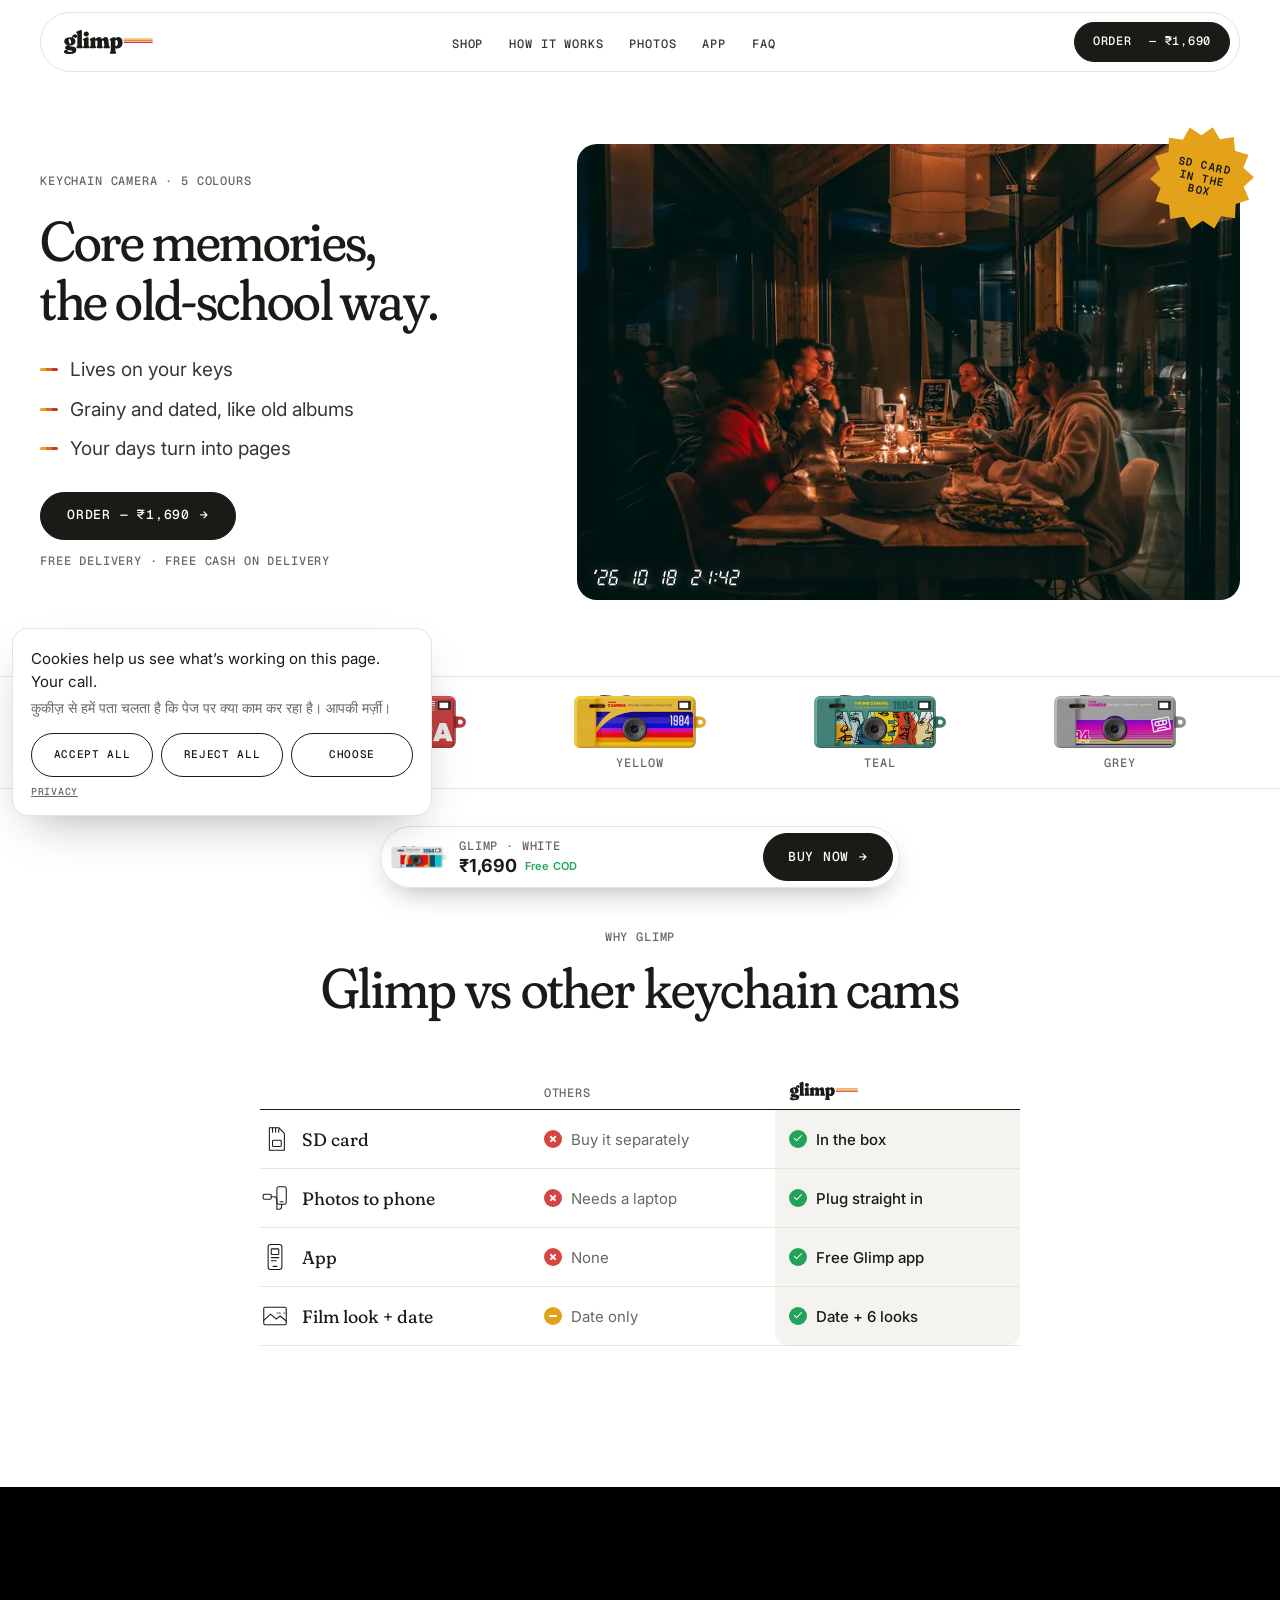
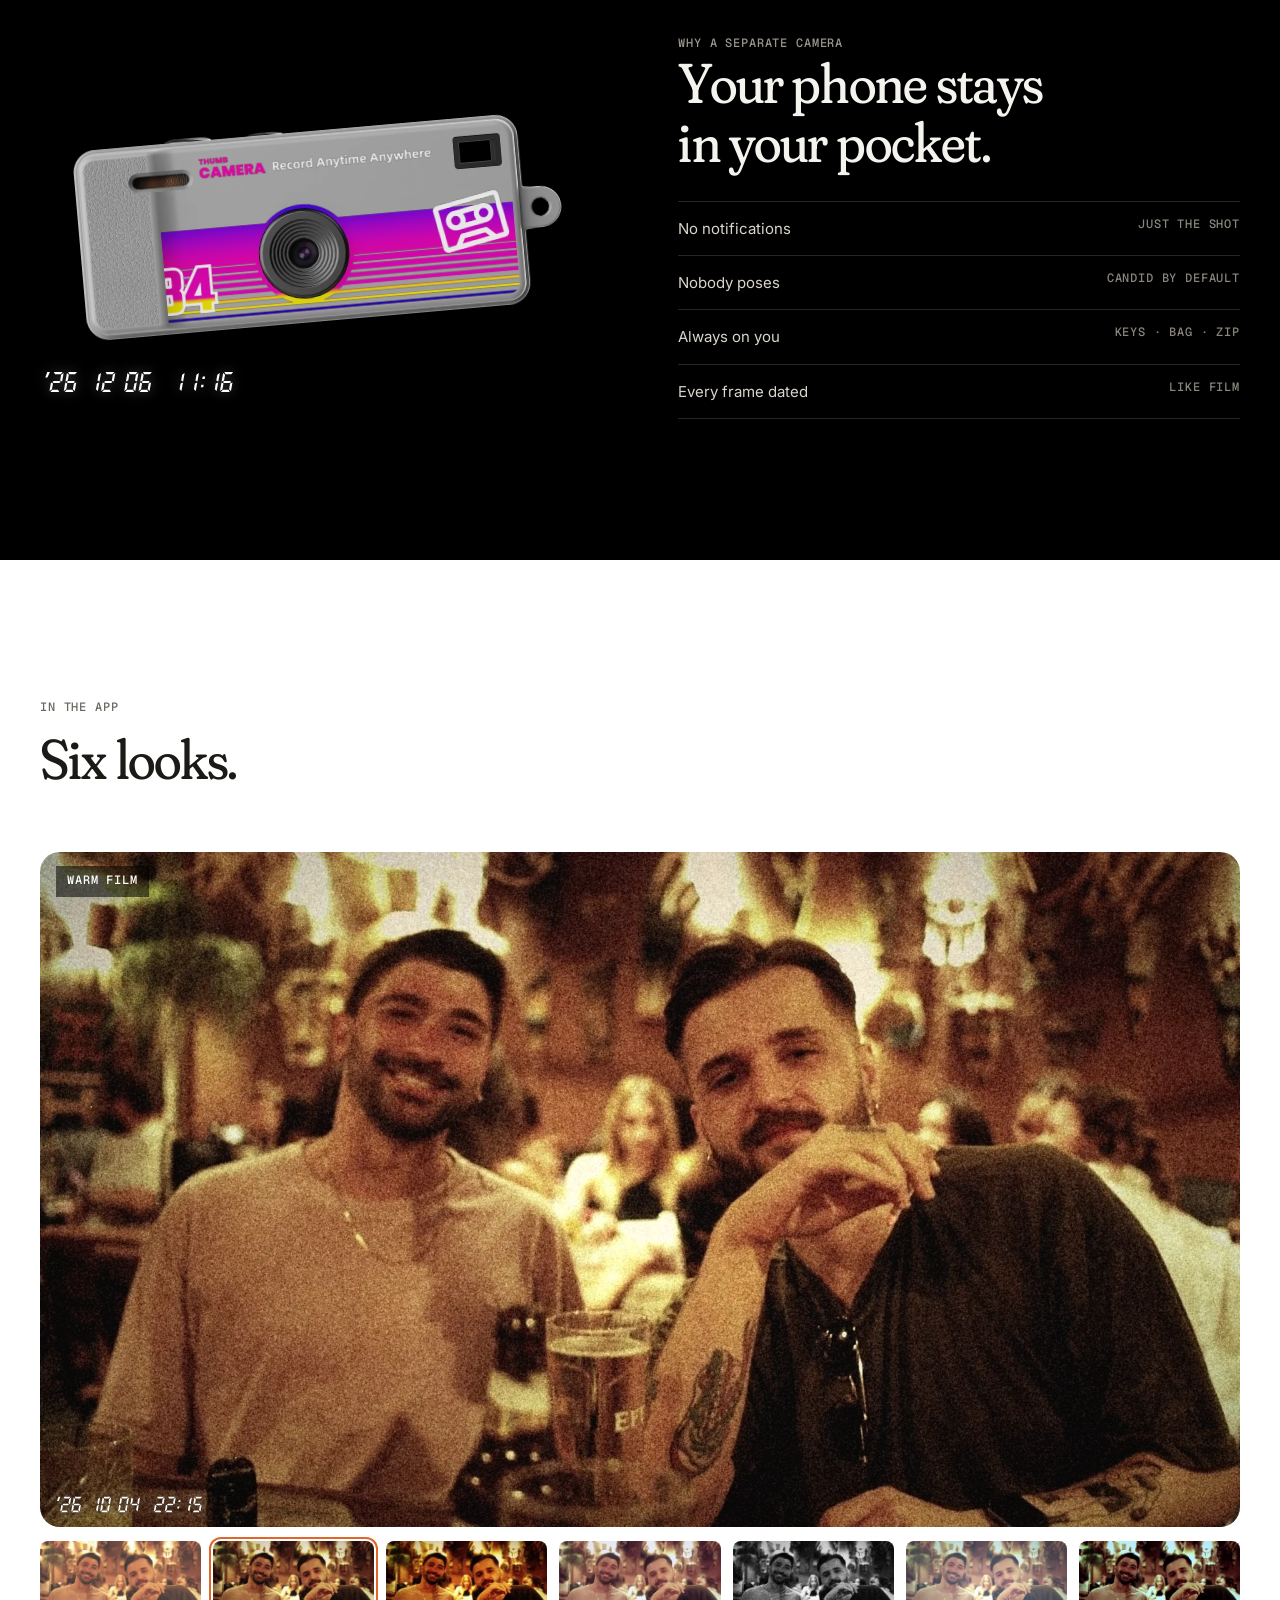
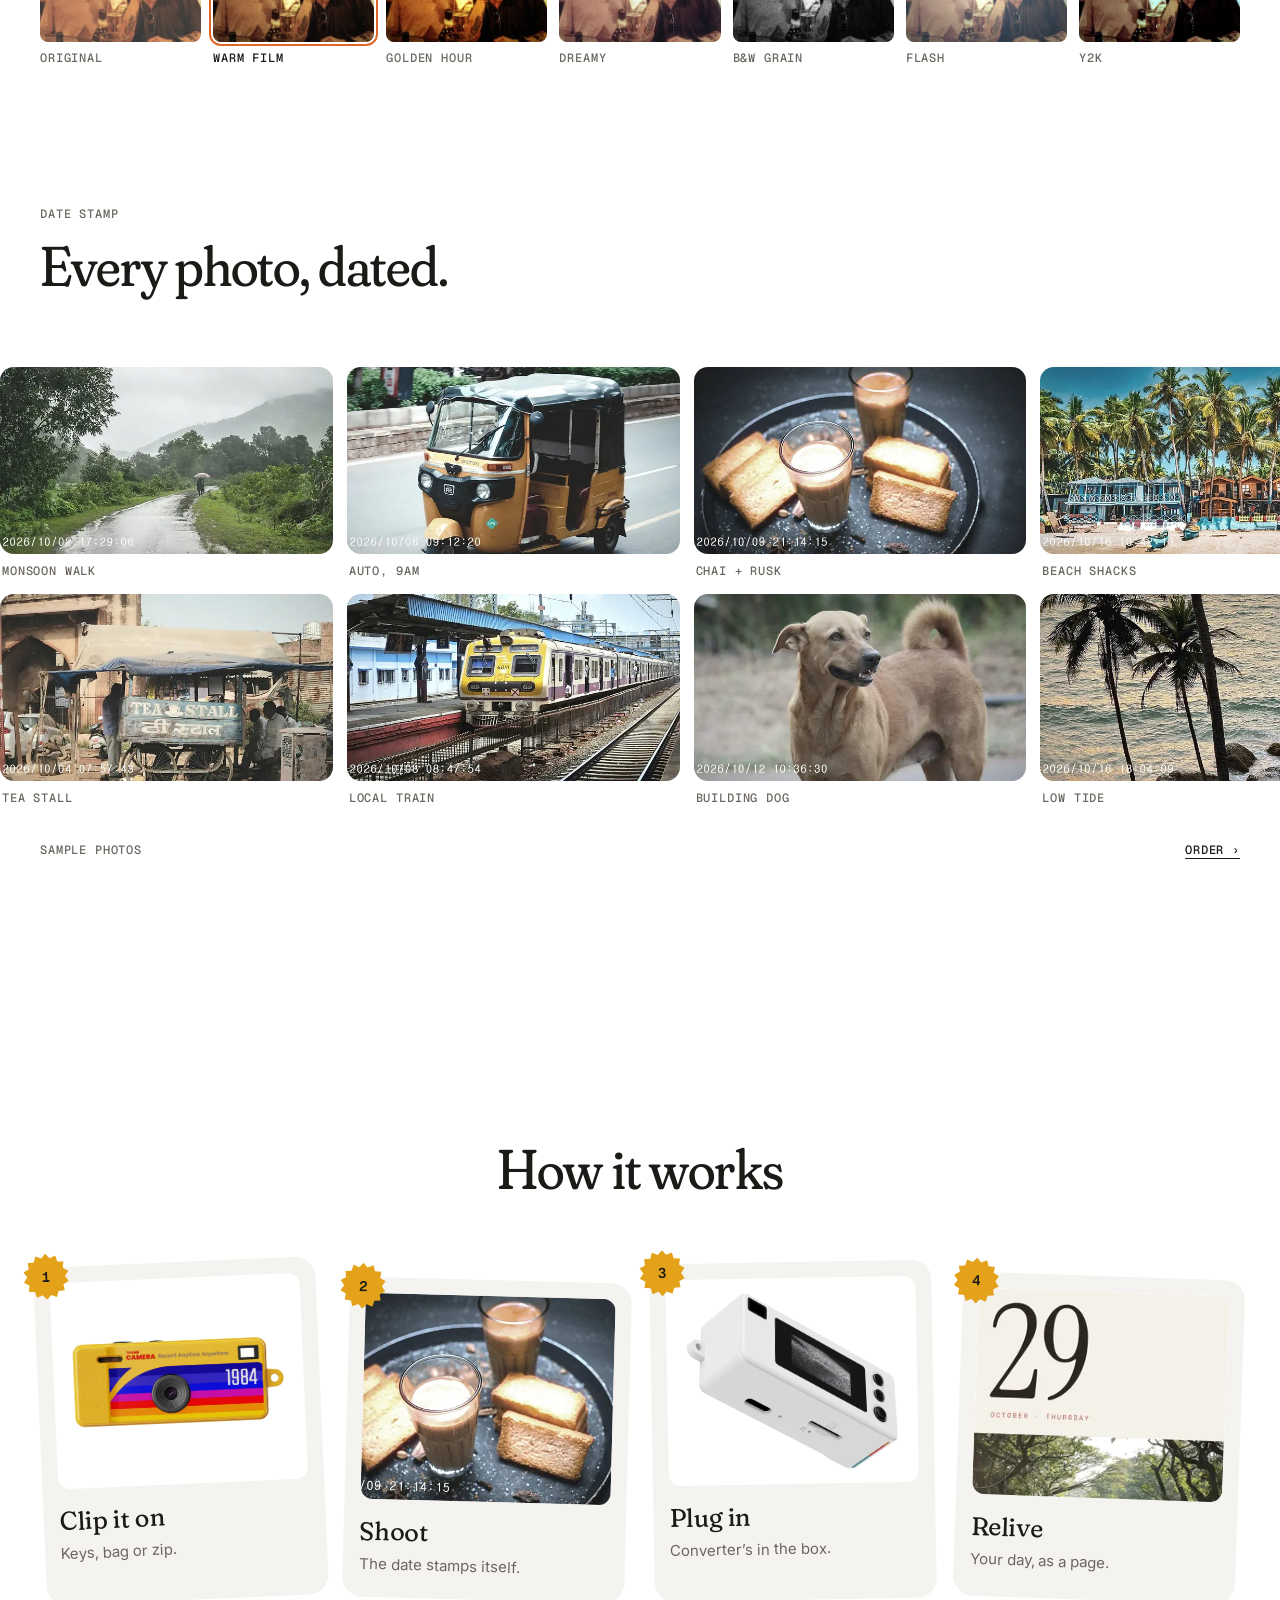
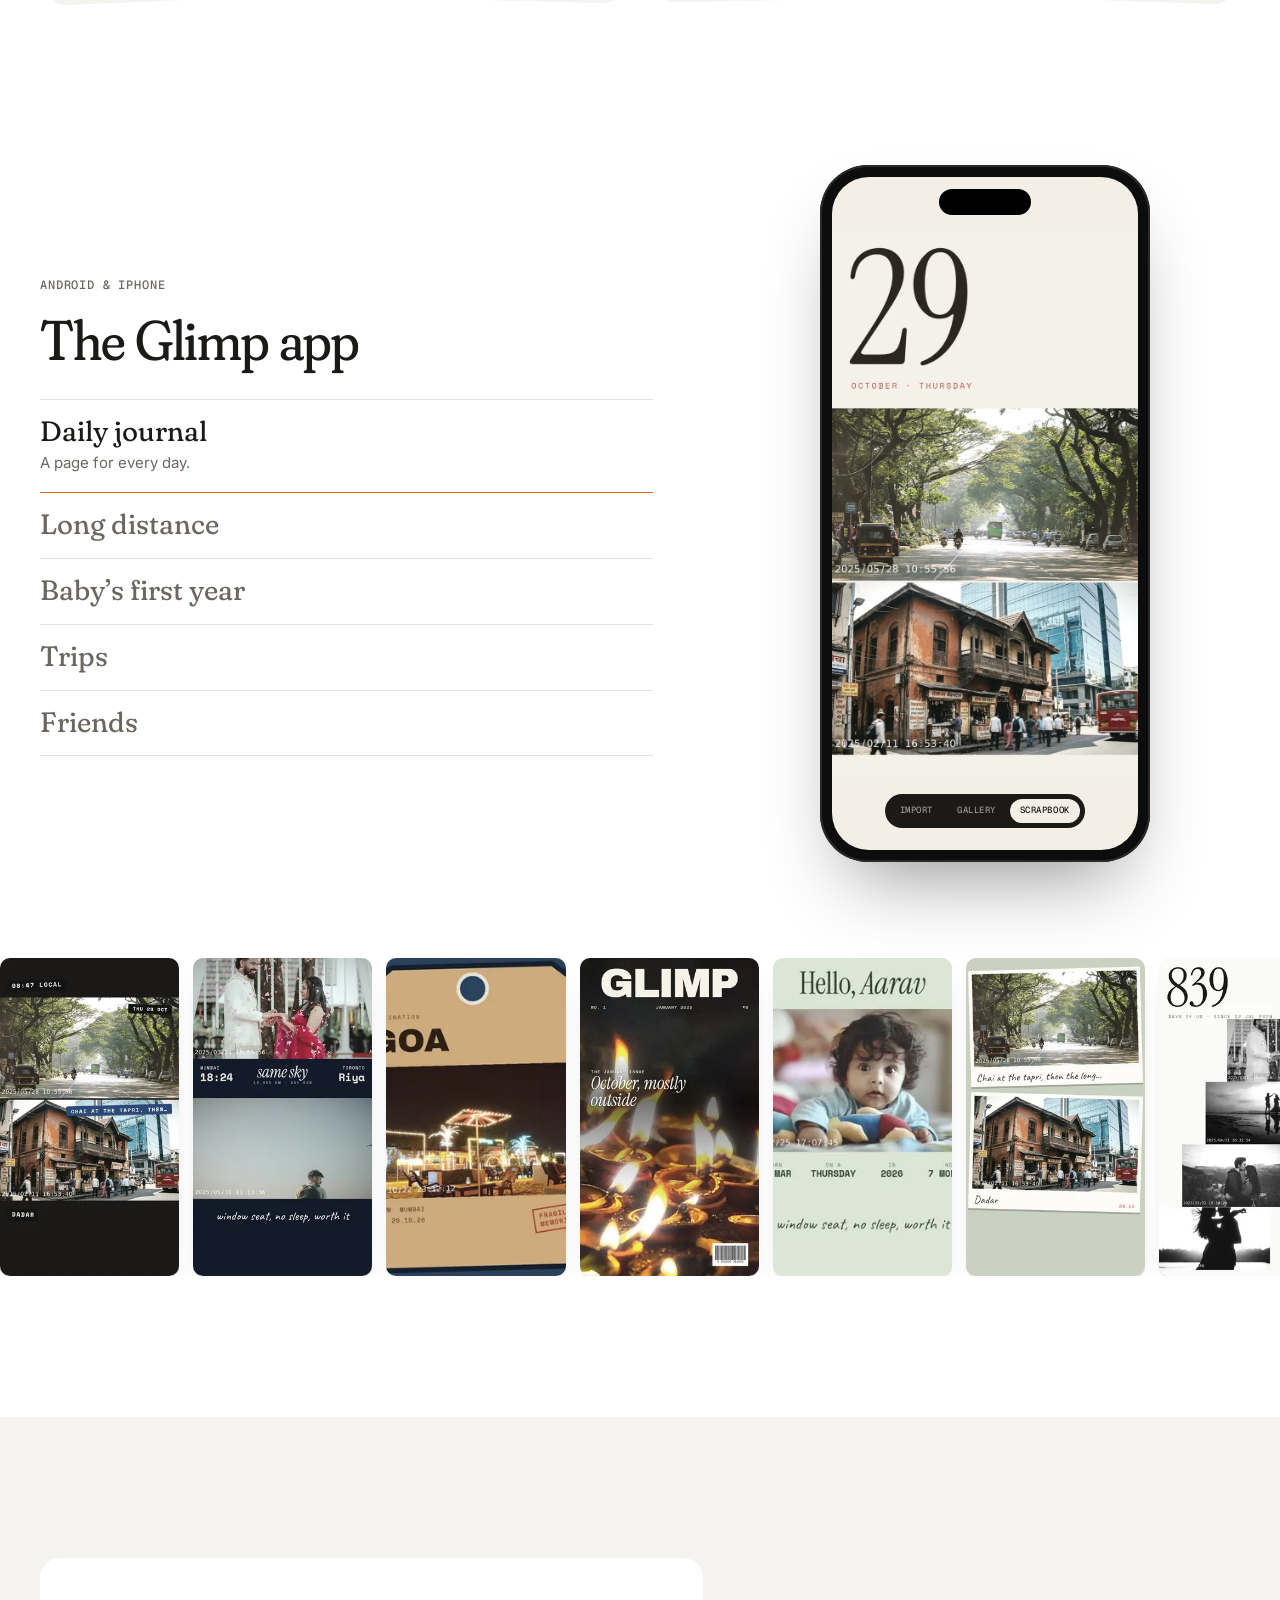
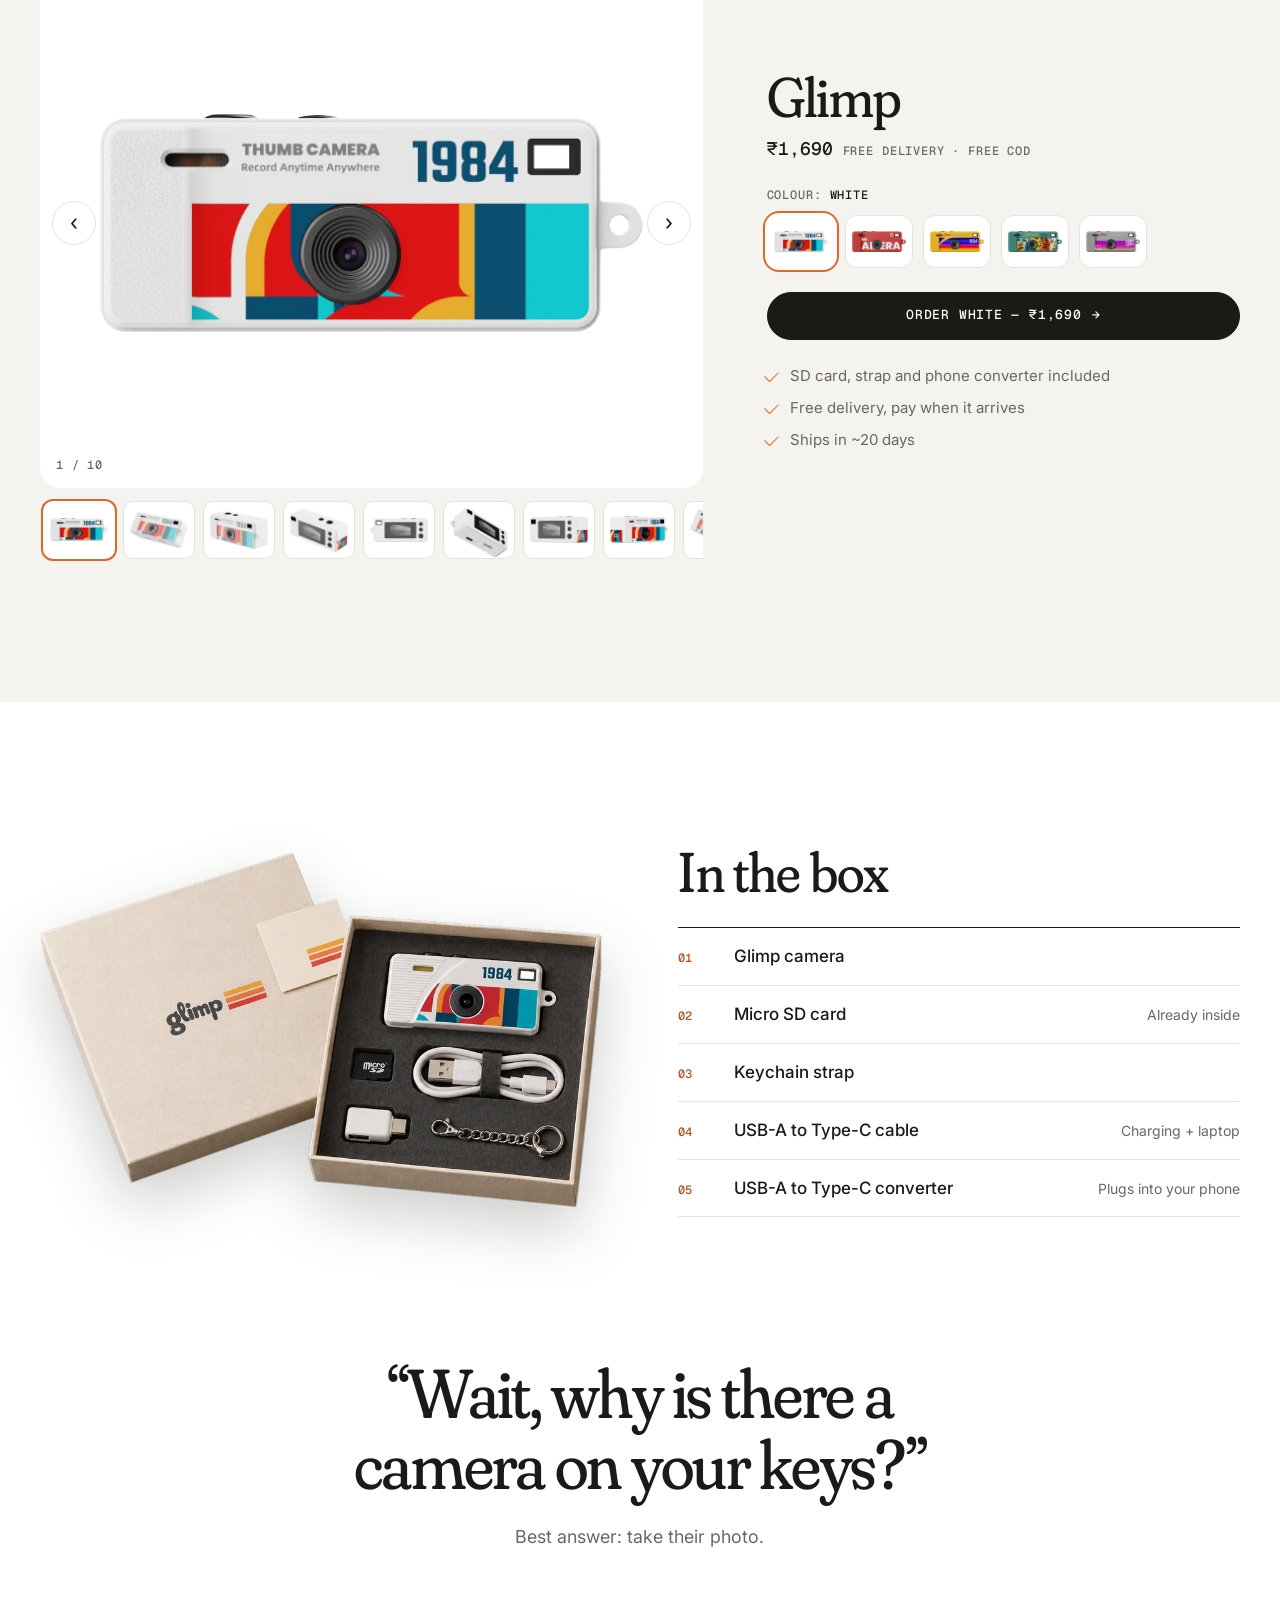
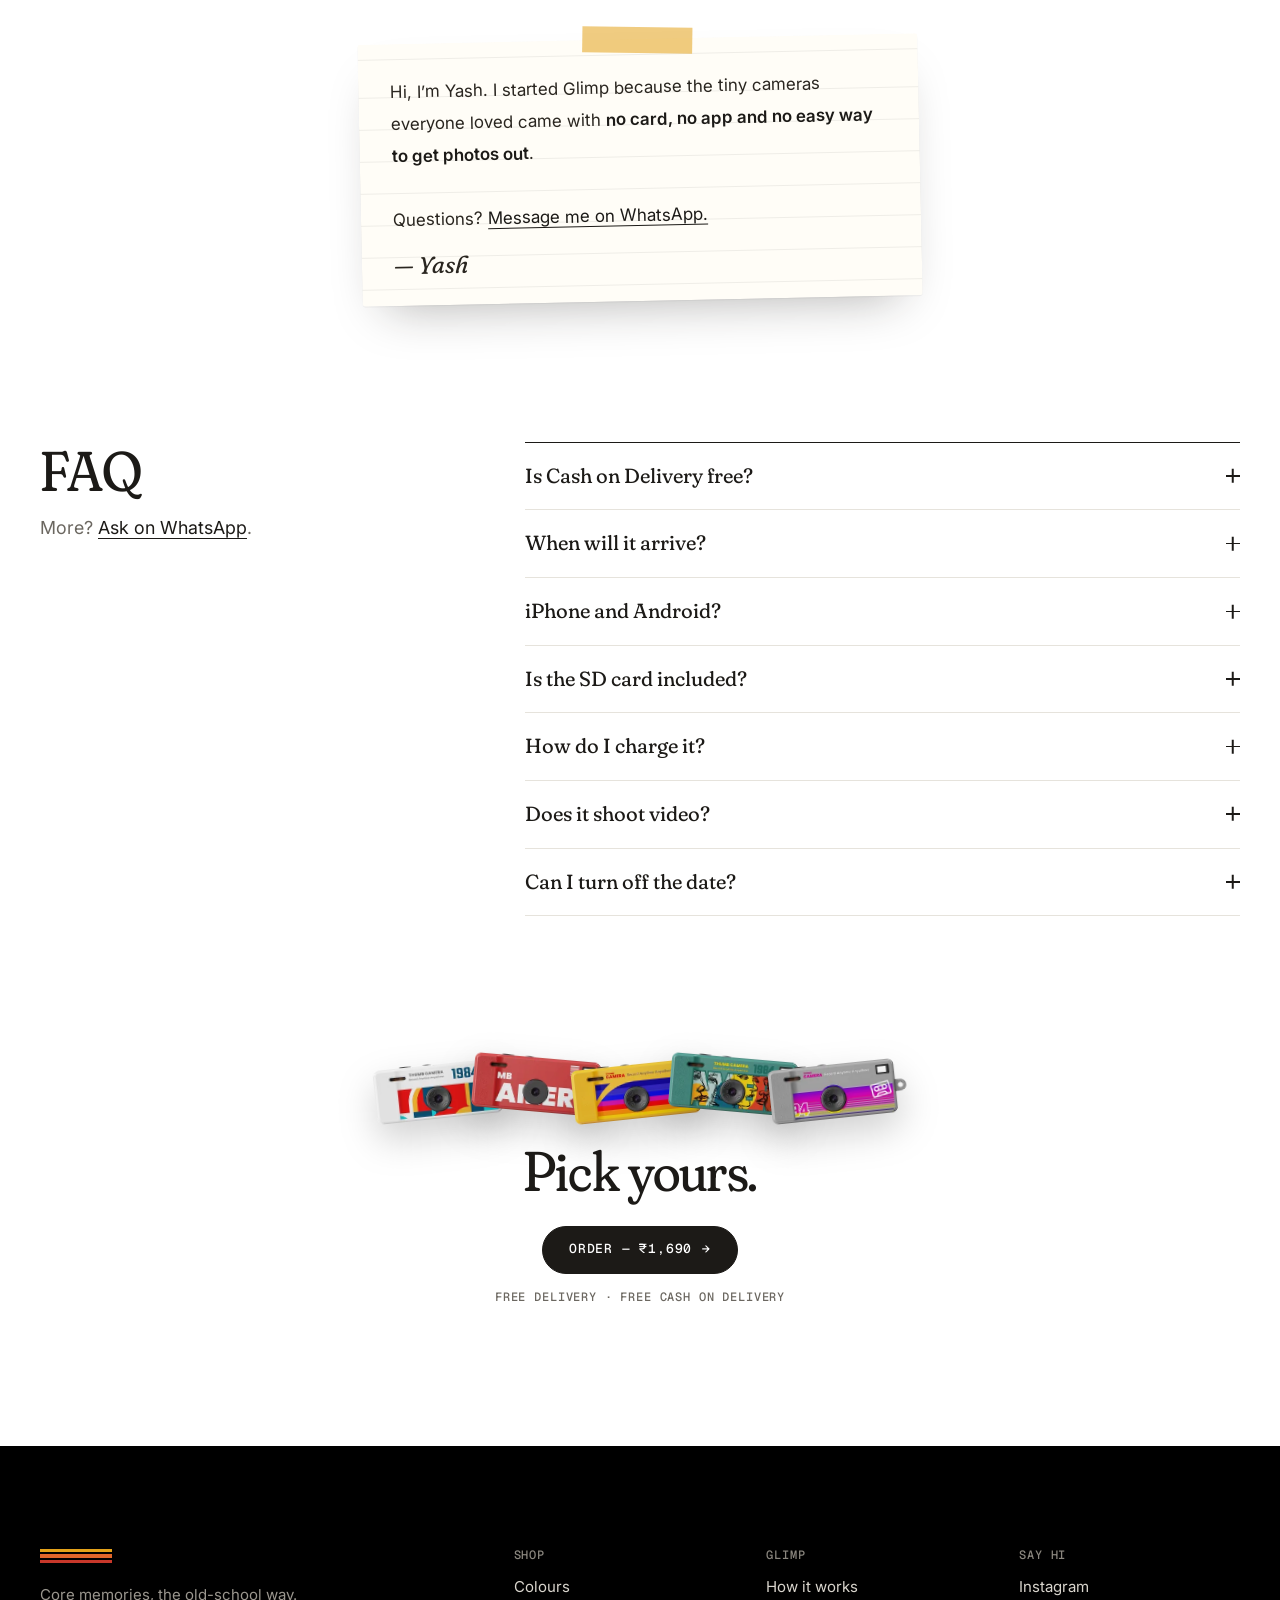
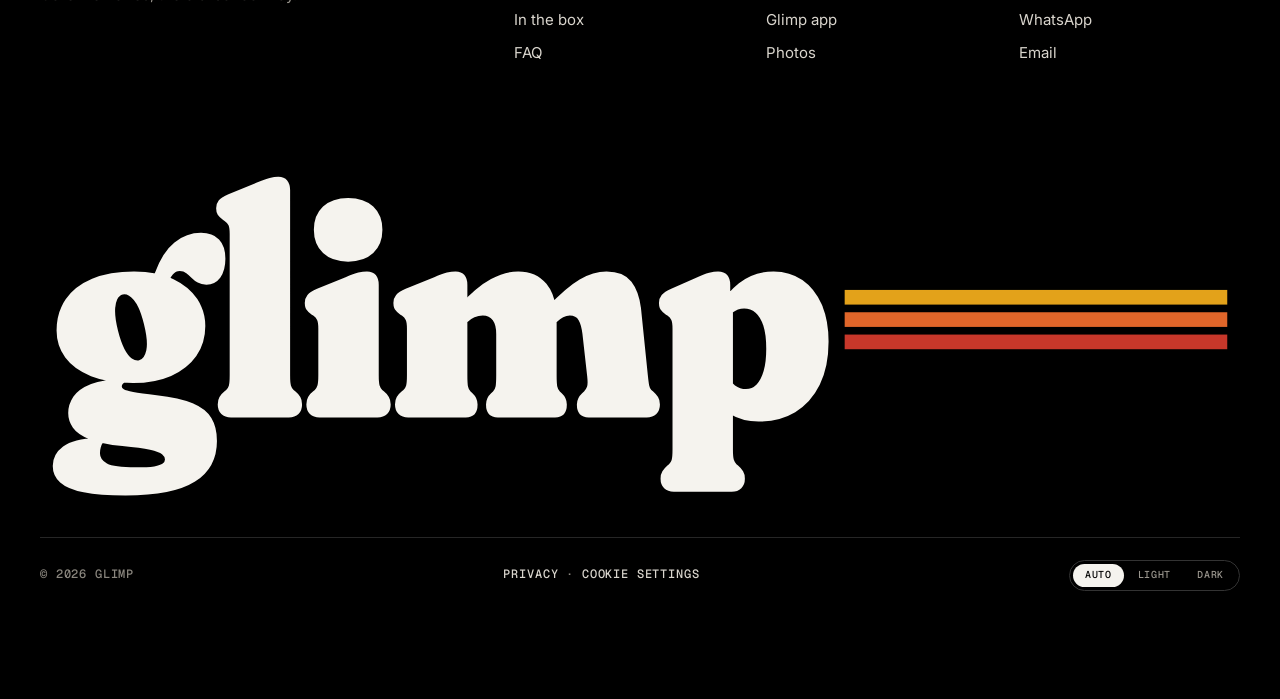
==== commit e1ae8528: "Free delivery and free COD: ₹1,690 is the final price Drops the ₹119 shipping line from the order fo" ====
--- a/index.html
+++ b/index.html
@@ -4,7 +4,7 @@
 <meta charset="utf-8">
 <meta name="viewport" content="width=device-width, initial-scale=1, viewport-fit=cover">
 <title>Glimp — core memories, the old-school way</title>
-<meta name="description" content="Glimp is a thumb-sized retro camera for your keychain. SD card in the box, plugs into your phone, comes with an app. ₹1,690, Cash on Delivery.">
+<meta name="description" content="Glimp is a thumb-sized retro camera for your keychain. SD card in the box, plugs into your phone, comes with an app. ₹1,690, free delivery, free Cash on Delivery.">
 <meta name="theme-color" content="#ffffff" media="(prefers-color-scheme: light)">
 <meta name="theme-color" content="#000000" media="(prefers-color-scheme: dark)">
 <link rel="icon" href="assets/brand/favicon.svg" type="image/svg+xml">
@@ -14,7 +14,7 @@
 <meta property="og:type" content="website">
 <meta property="og:url" content="https://glimp.in/">
 <meta property="og:title" content="Glimp — core memories, the old-school way">
-<meta property="og:description" content="Thumb-sized retro camera. SD card in the box, plugs into your phone, comes with an app. ₹1,690, Cash on Delivery.">
+<meta property="og:description" content="Thumb-sized retro camera. SD card in the box, plugs into your phone, comes with an app. ₹1,690, free delivery, free Cash on Delivery.">
 <meta property="og:image" content="https://glimp.in/assets/og-image.jpg">
 <meta name="twitter:card" content="summary_large_image">
 
@@ -68,7 +68,7 @@
       </ul>
       <div class="hero-actions">
         <a class="btn" href="#colours" data-cta="hero_order">Order — ₹1,690 <span class="arr">→</span></a>
-        <span class="label">Cash on Delivery</span>
+        <span class="label">Free delivery · Free Cash on Delivery</span>
       </div>
     </div>
     <div class="hero-visual">
@@ -272,13 +272,13 @@
     </div>
     <div class="shop-info">
       <h2>Glimp</h2>
-      <div class="price">₹1,690<small>Cash on Delivery</small></div>
+      <div class="price">₹1,690<small>Free delivery · Free COD</small></div>
       <div class="swatch-label label">Colour: <b data-colour-name>White</b> <em class="stock" data-stock-note></em></div>
       <div class="swatches" role="radiogroup" aria-label="Colour" data-swatches></div>
       <button class="btn block" type="button" data-buy-selected data-cta="shop_order">Order White — ₹1,690 <span class="arr">→</span></button>
       <ul class="checks">
         <li>SD card, strap and phone converter included</li>
-        <li>Pay when it arrives</li>
+        <li>Free delivery, pay when it arrives</li>
         <li>Ships in ~20 days</li>
       </ul>
     </div>
@@ -327,8 +327,8 @@
     </div>
     <div class="faq-list">
       <details data-faq="cod_available">
-        <summary>Cash on Delivery?<span class="pm" aria-hidden="true"></span></summary>
-        <div class="a"><p>Yes. You pay when it arrives.</p></div>
+        <summary>Is Cash on Delivery free?<span class="pm" aria-hidden="true"></span></summary>
+        <div class="a"><p>Yes. Delivery is free too. You pay ₹1,690 when it arrives, nothing more.</p></div>
       </details>
       <details data-faq="delivery_time">
         <summary>When will it arrive?<span class="pm" aria-hidden="true"></span></summary>
@@ -364,6 +364,7 @@
     <div class="cams" aria-hidden="true" data-final-cams></div>
     <h2>Pick yours.</h2>
     <a class="btn" href="#colours" data-cta="final_order">Order — ₹1,690 <span class="arr">→</span></a>
+    <span class="label final-cod">Free delivery · Free Cash on Delivery</span>
   </div>
 </section>
 
@@ -405,7 +406,7 @@
   <form class="order-form" data-order-form novalidate>
     <div class="order-top">
       <div>
-        <span class="label">Cash on Delivery</span>
+        <span class="label">Free Cash on Delivery</span>
         <h2 id="order-title">Order</h2>
       </div>
       <button type="button" class="order-x" data-order-close aria-label="Close">×</button>
@@ -441,7 +442,7 @@
     <input class="hp" name="website" tabindex="-1" autocomplete="off" aria-hidden="true">
 
     <div class="order-sum">
-      <div><span class="label">Pay on delivery</span><b data-order-total>₹1,809</b><small class="order-break" data-order-break>₹1,690 + ₹119 shipping</small></div>
+      <div><span class="label">Pay on delivery</span><b data-order-total>₹1,690</b><small class="order-break">Free delivery · No COD charge</small></div>
       <button class="btn" type="submit" data-order-submit>Place order <span class="arr">→</span></button>
     </div>
     <p class="order-fine">Ships in about 20 days. <a href="/privacy.html">Privacy</a></p>
@@ -472,7 +473,7 @@
 
 <div class="buybar" data-buybar>
   <img class="bb-cam" data-bb-img src="assets/gallery/white/1-sm.webp" alt="" width="240" height="150">
-  <div class="bb-text"><span class="label" data-bb-name>Glimp · White</span><b>₹1,690</b></div>
+  <div class="bb-text"><span class="label" data-bb-name>Glimp · White</span><b>₹1,690 <small class="bb-free">Free COD</small></b></div>
   <button class="btn" type="button" data-buy-now data-cta="sticky_order">Buy now <span class="arr">→</span></button>
 </div>
 
--- a/styles.css
+++ b/styles.css
@@ -408,6 +408,8 @@
 .bb-text { flex: 1; min-width: 0; display: grid; gap: 3px; }
 .bb-text .label { white-space: nowrap; overflow: hidden; text-overflow: ellipsis; }
 .bb-text b { font-size: 1.125rem; line-height: 1; color: var(--ink); letter-spacing: -0.01em; }
+.bb-text .bb-free { font-family: inherit; font-size: 0.6875rem; font-weight: 600; color: var(--yes); letter-spacing: 0.02em; margin-left: 4px; vertical-align: 2px; white-space: nowrap; }
+.final .final-cod { display: block; margin-top: 16px; }
 .buybar .btn { flex: none; min-height: 48px; --pad-y: 15px; padding-left: 24px; padding-right: 24px; }
 
 /* ---------- order + restock dialogs ---------- */
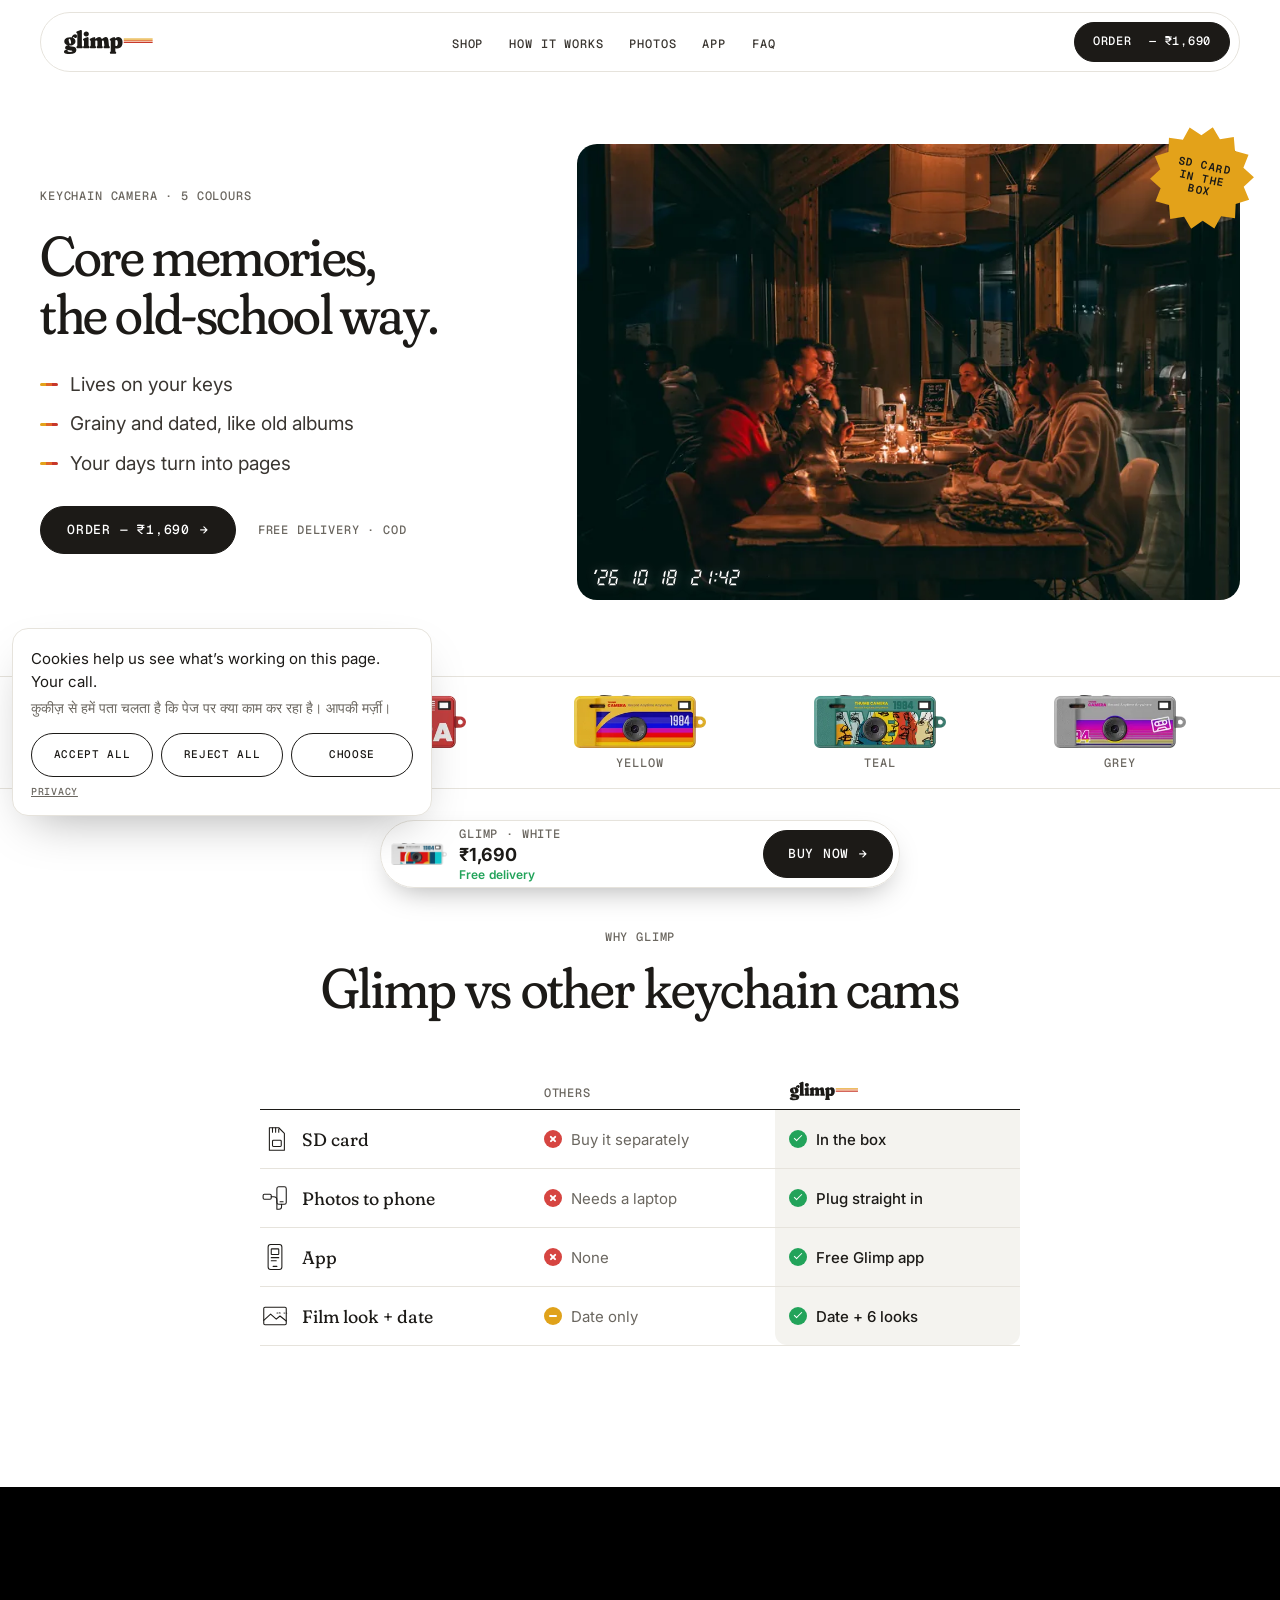
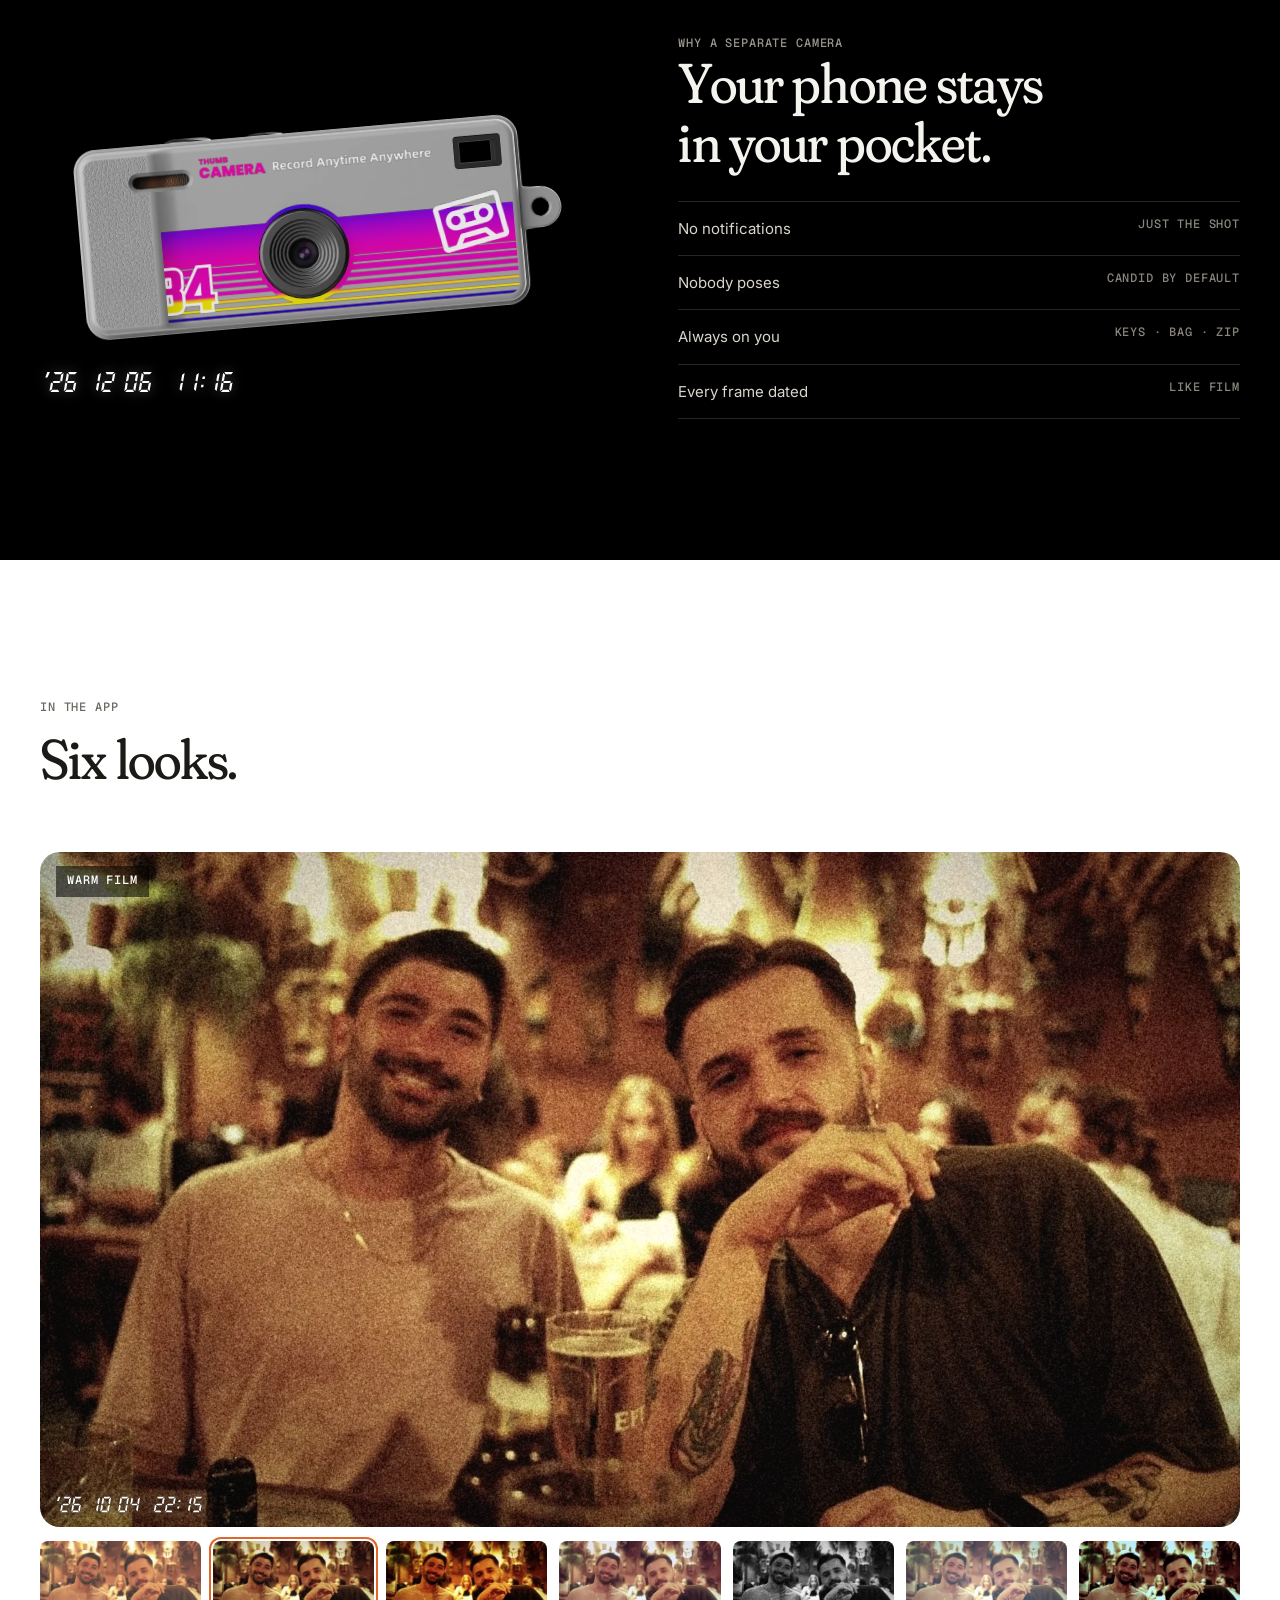
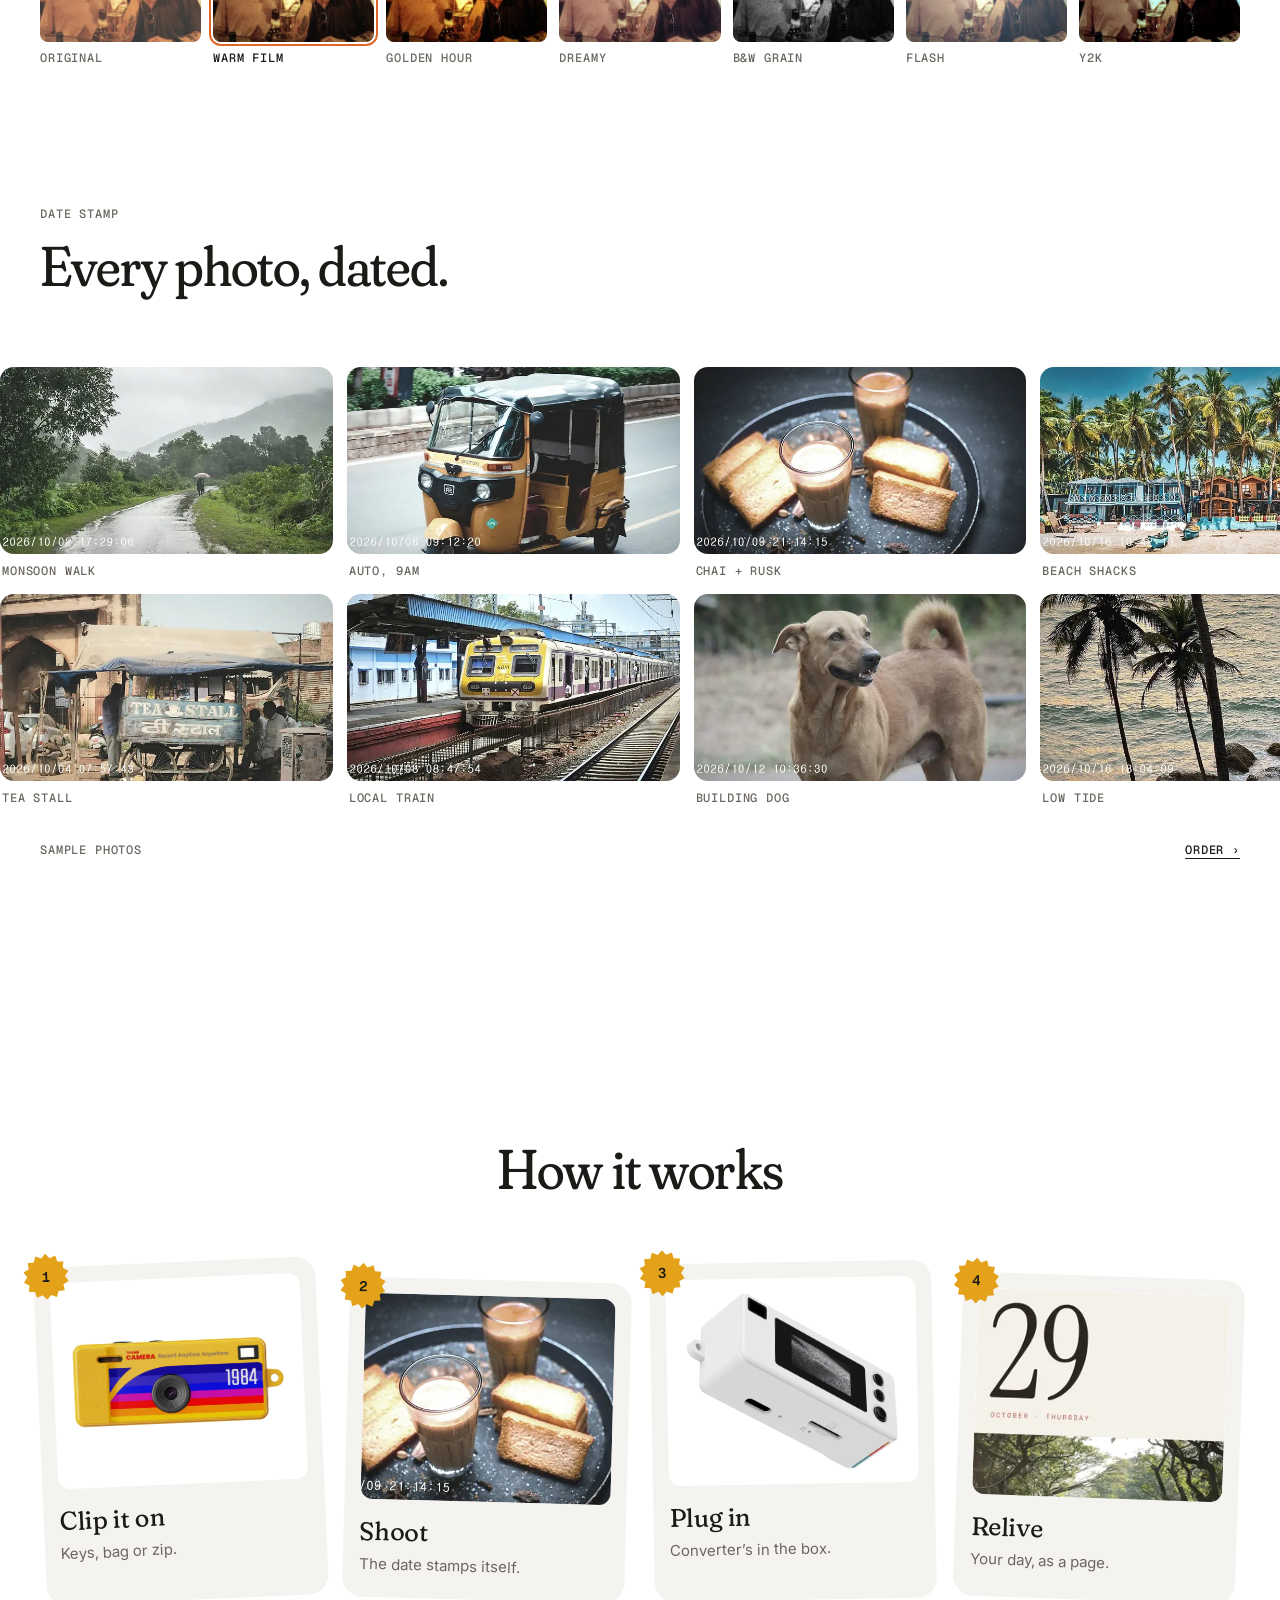
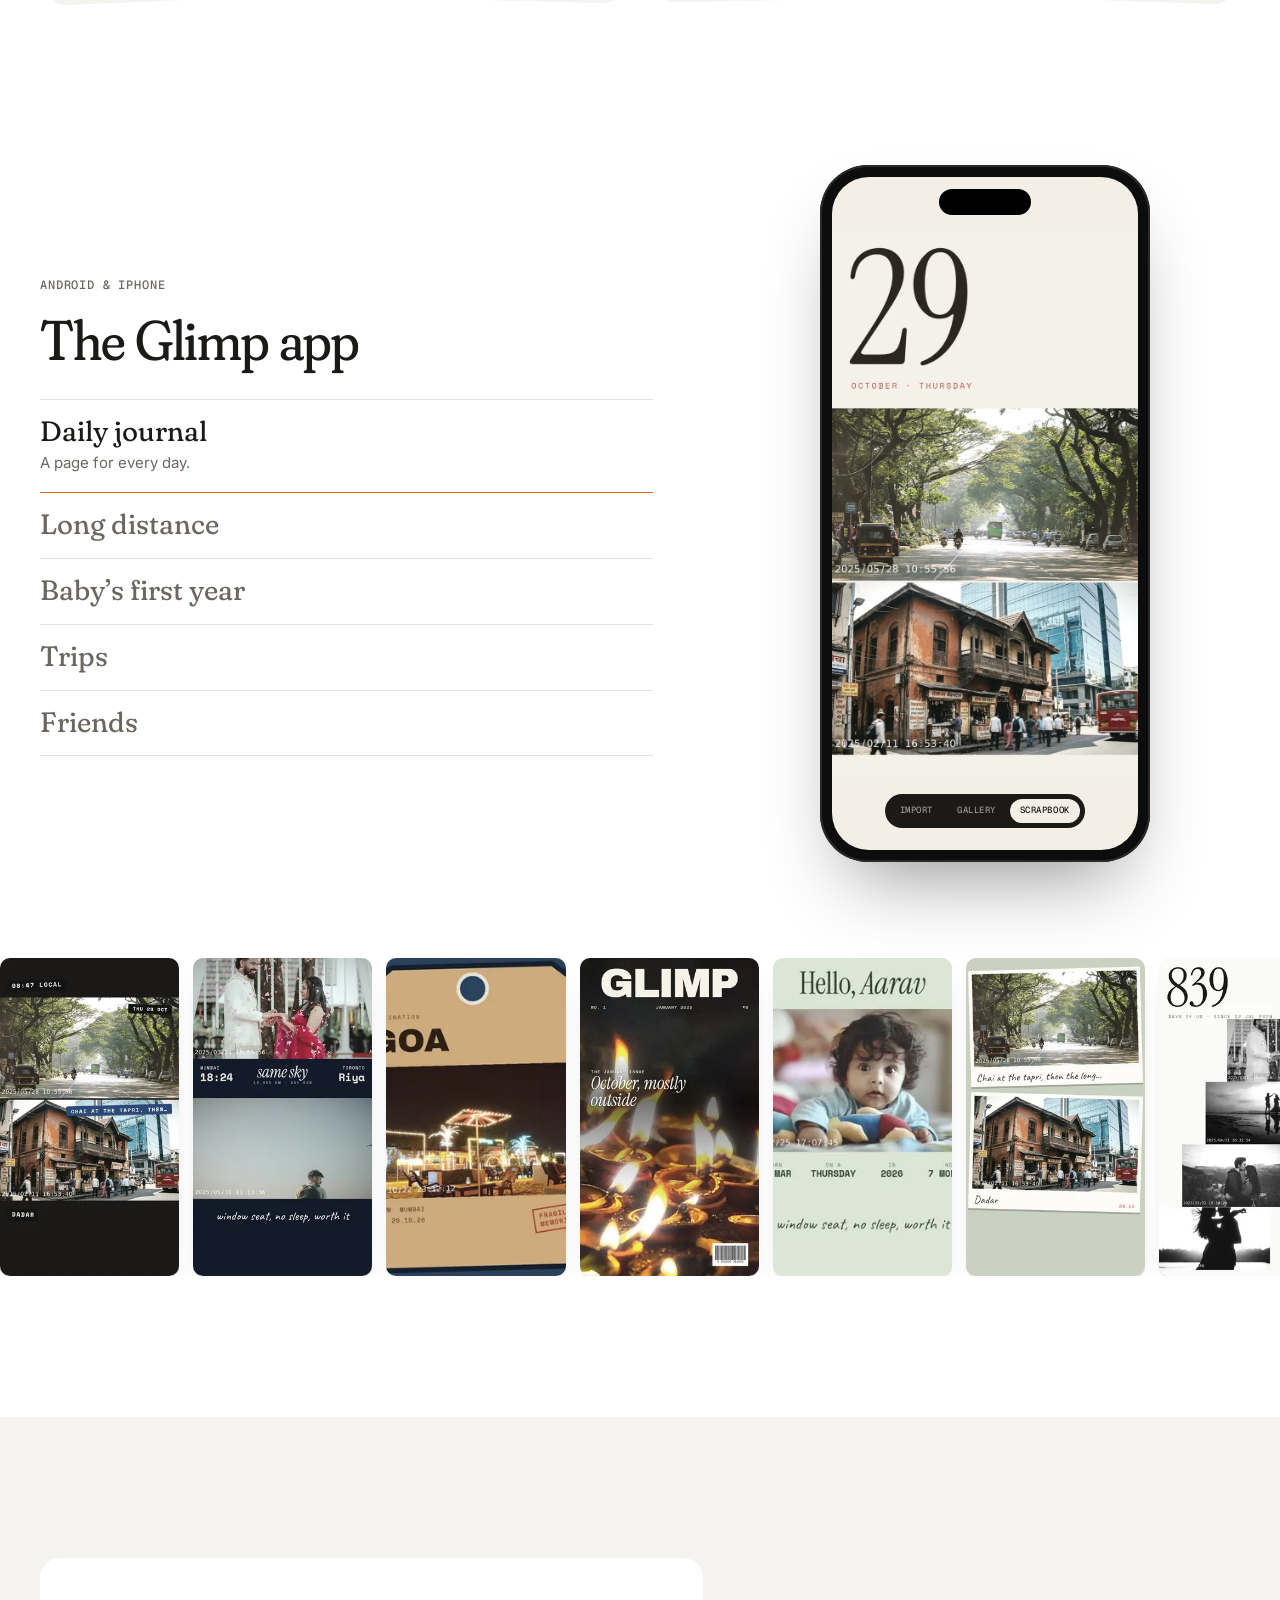
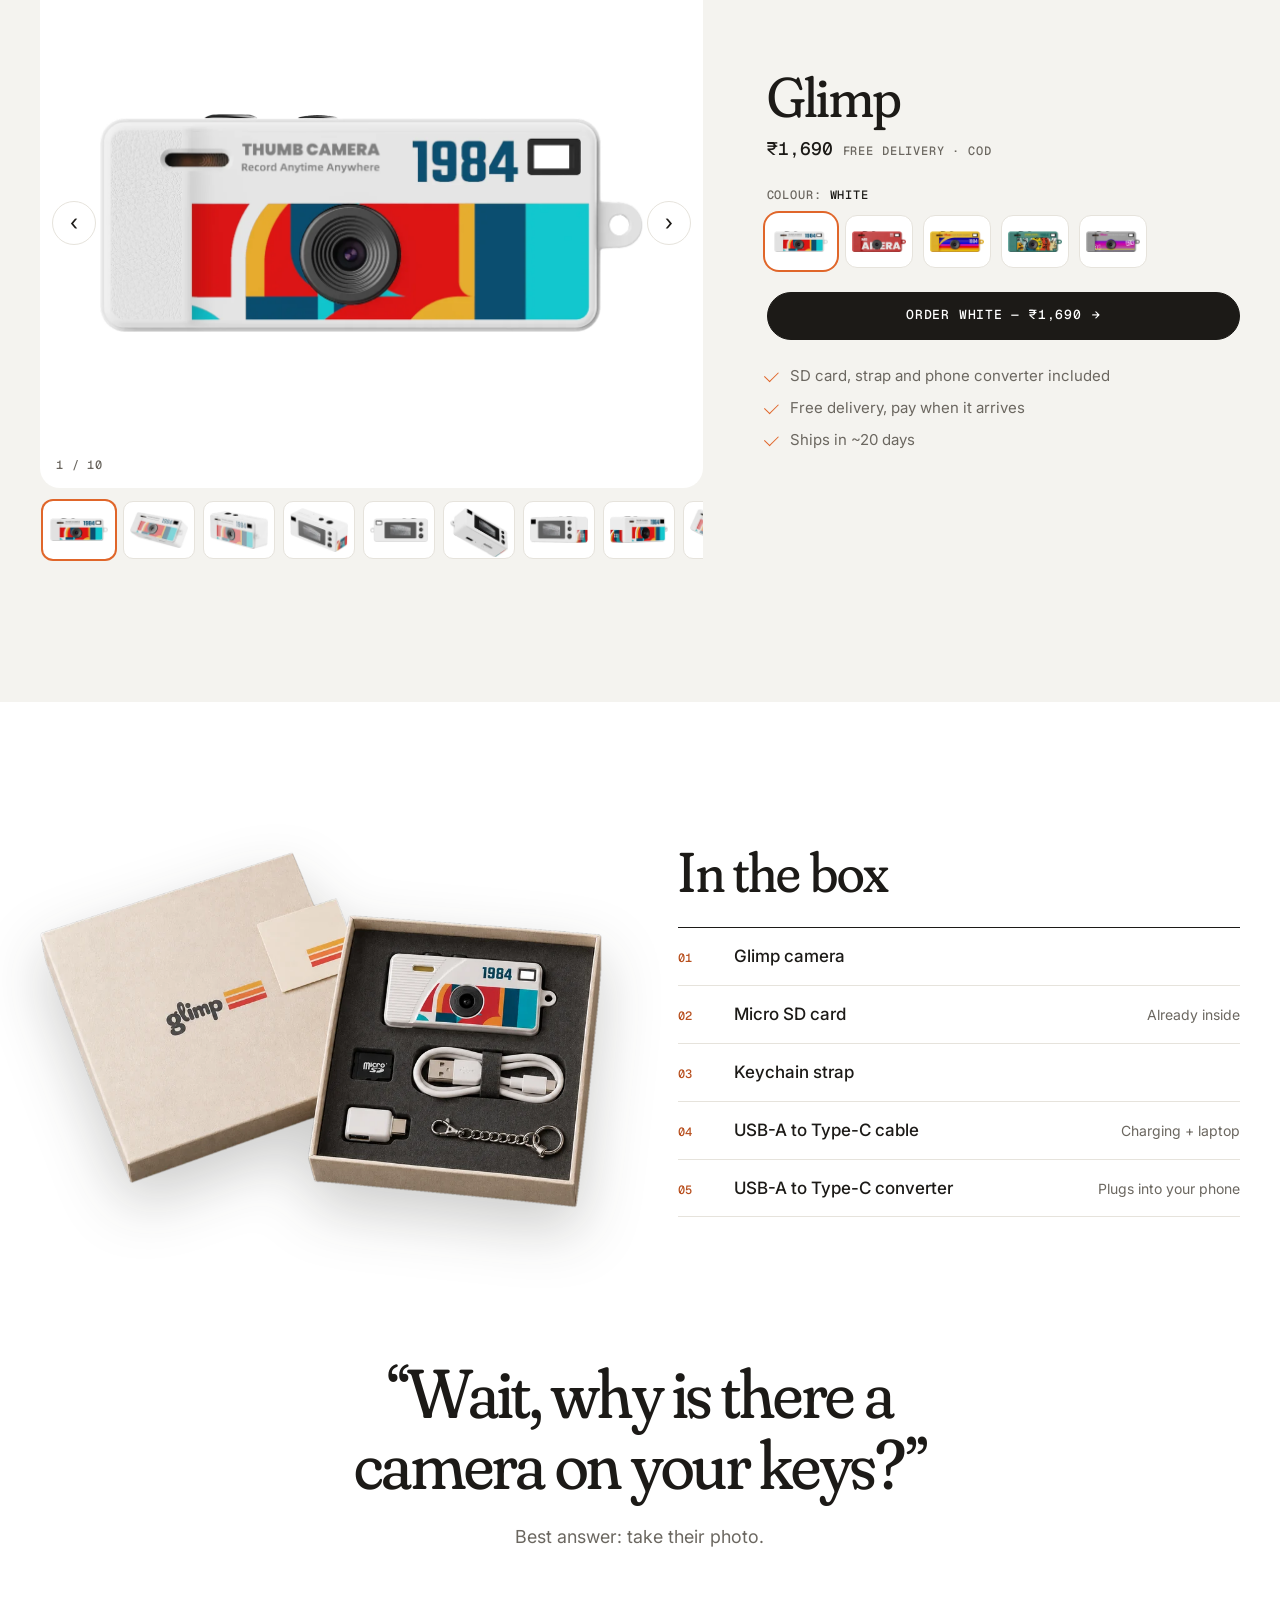
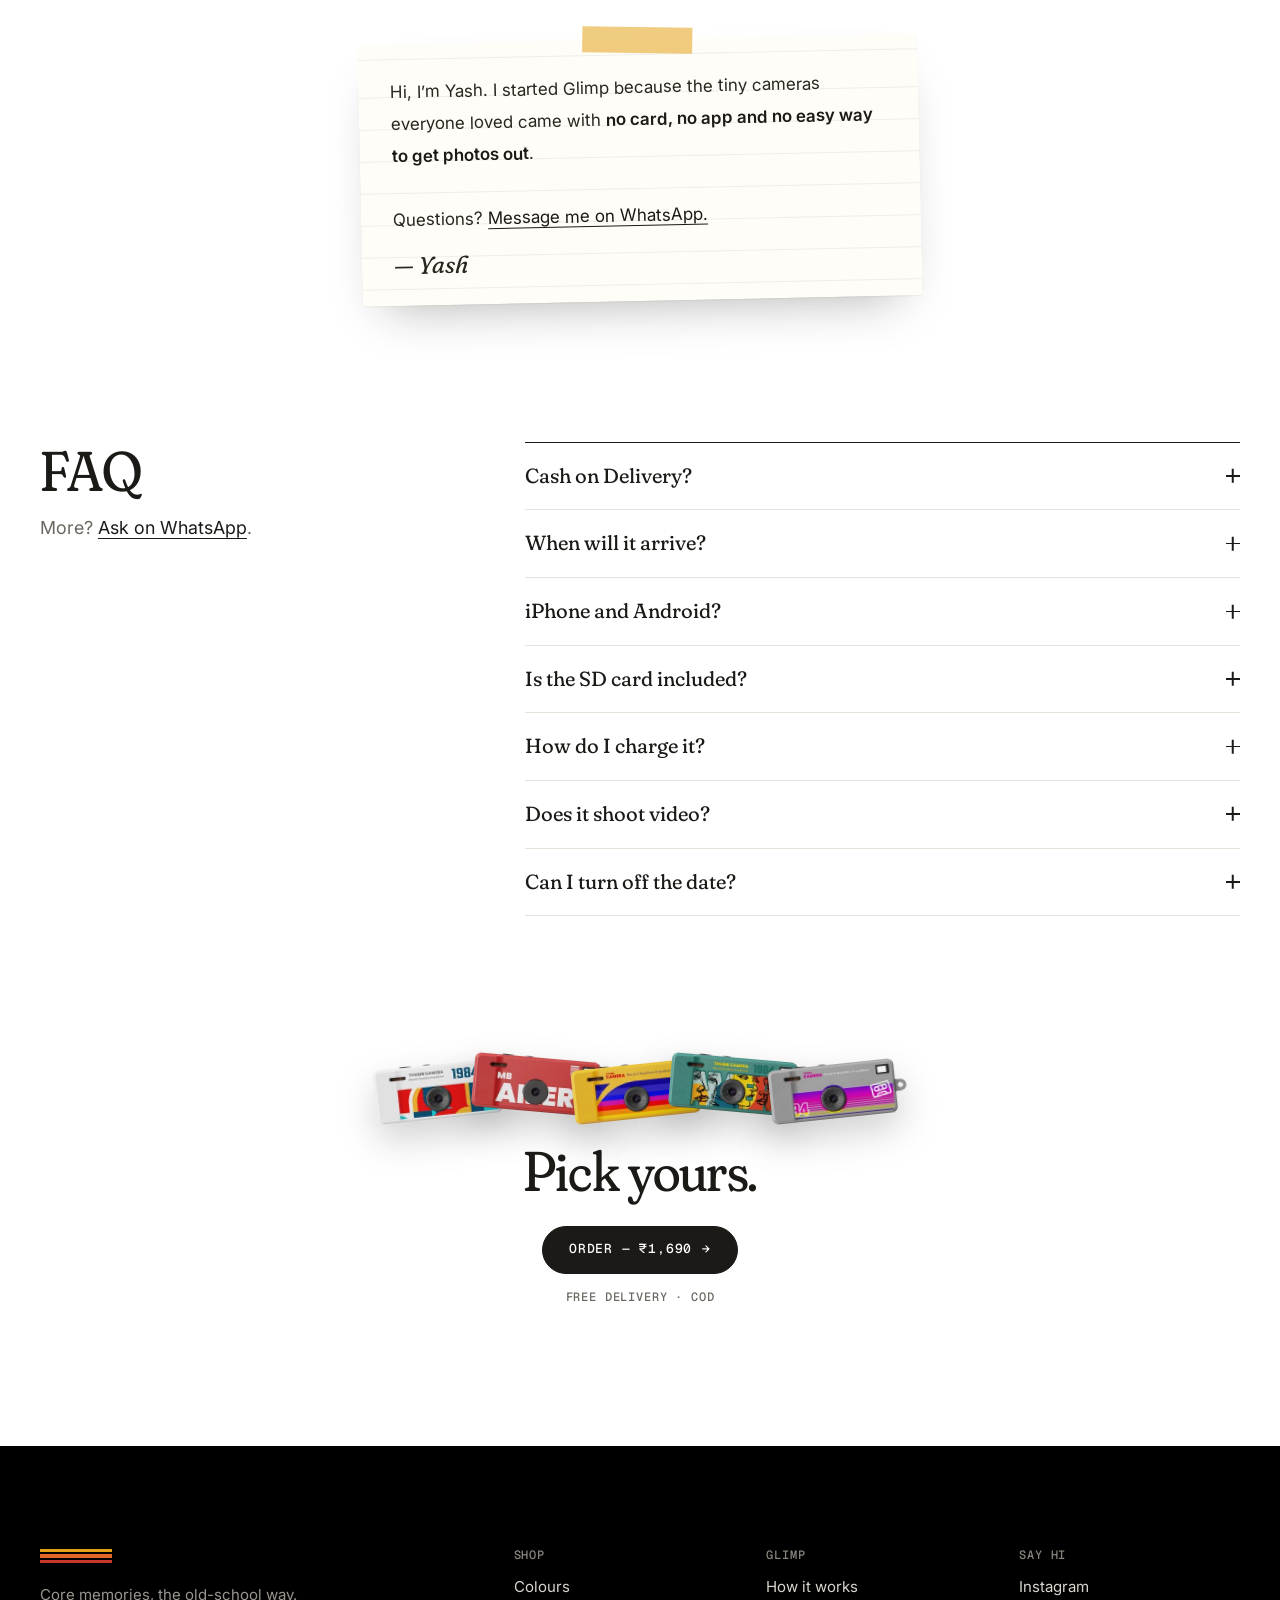
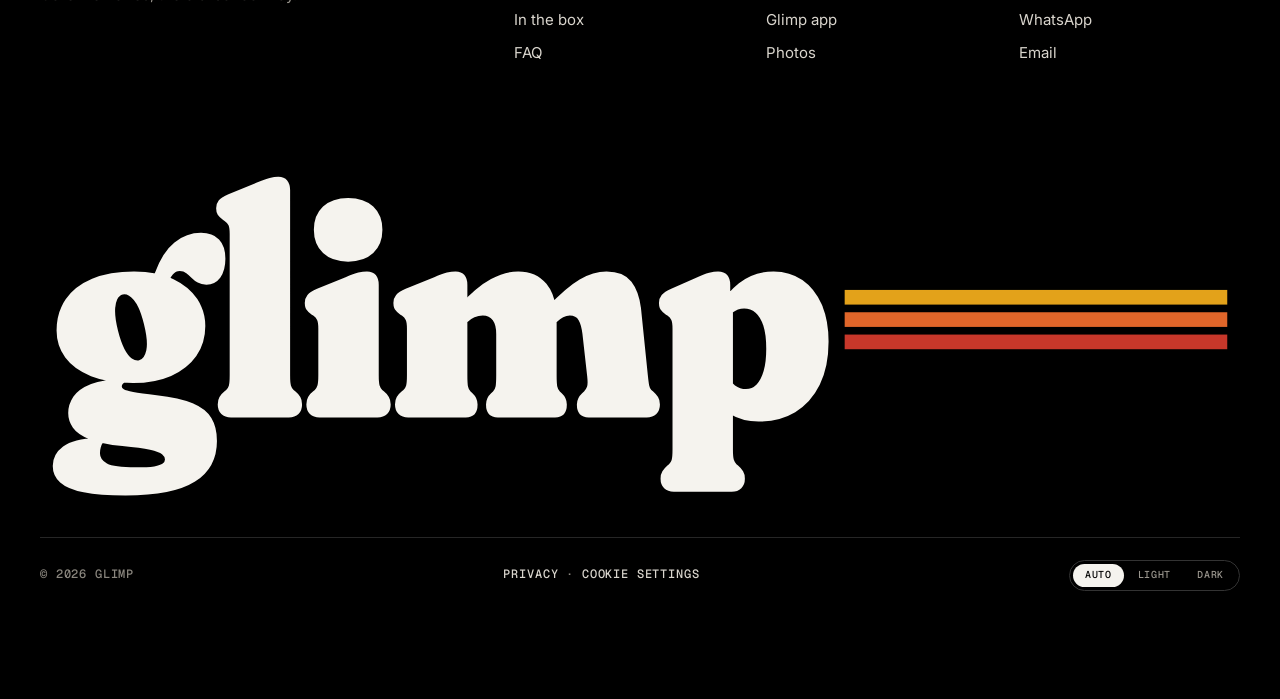
==== commit abe188a4: "Say 'Free delivery · COD' instead of 'Free COD' Co-Authored-By: Claude Opus 5.5 <noreply@anthropic.c" ====
--- a/index.html
+++ b/index.html
@@ -4,7 +4,7 @@
 <meta charset="utf-8">
 <meta name="viewport" content="width=device-width, initial-scale=1, viewport-fit=cover">
 <title>Glimp — core memories, the old-school way</title>
-<meta name="description" content="Glimp is a thumb-sized retro camera for your keychain. SD card in the box, plugs into your phone, comes with an app. ₹1,690, free delivery, free Cash on Delivery.">
+<meta name="description" content="Glimp is a thumb-sized retro camera for your keychain. SD card in the box, plugs into your phone, comes with an app. ₹1,690, free delivery, Cash on Delivery.">
 <meta name="theme-color" content="#ffffff" media="(prefers-color-scheme: light)">
 <meta name="theme-color" content="#000000" media="(prefers-color-scheme: dark)">
 <link rel="icon" href="assets/brand/favicon.svg" type="image/svg+xml">
@@ -14,7 +14,7 @@
 <meta property="og:type" content="website">
 <meta property="og:url" content="https://glimp.in/">
 <meta property="og:title" content="Glimp — core memories, the old-school way">
-<meta property="og:description" content="Thumb-sized retro camera. SD card in the box, plugs into your phone, comes with an app. ₹1,690, free delivery, free Cash on Delivery.">
+<meta property="og:description" content="Thumb-sized retro camera. SD card in the box, plugs into your phone, comes with an app. ₹1,690, free delivery, Cash on Delivery.">
 <meta property="og:image" content="https://glimp.in/assets/og-image.jpg">
 <meta name="twitter:card" content="summary_large_image">
 
@@ -68,7 +68,7 @@
       </ul>
       <div class="hero-actions">
         <a class="btn" href="#colours" data-cta="hero_order">Order — ₹1,690 <span class="arr">→</span></a>
-        <span class="label">Free delivery · Free Cash on Delivery</span>
+        <span class="label">Free delivery · COD</span>
       </div>
     </div>
     <div class="hero-visual">
@@ -272,7 +272,7 @@
     </div>
     <div class="shop-info">
       <h2>Glimp</h2>
-      <div class="price">₹1,690<small>Free delivery · Free COD</small></div>
+      <div class="price">₹1,690<small>Free delivery · COD</small></div>
       <div class="swatch-label label">Colour: <b data-colour-name>White</b> <em class="stock" data-stock-note></em></div>
       <div class="swatches" role="radiogroup" aria-label="Colour" data-swatches></div>
       <button class="btn block" type="button" data-buy-selected data-cta="shop_order">Order White — ₹1,690 <span class="arr">→</span></button>
@@ -327,8 +327,8 @@
     </div>
     <div class="faq-list">
       <details data-faq="cod_available">
-        <summary>Is Cash on Delivery free?<span class="pm" aria-hidden="true"></span></summary>
-        <div class="a"><p>Yes. Delivery is free too. You pay ₹1,690 when it arrives, nothing more.</p></div>
+        <summary>Cash on Delivery?<span class="pm" aria-hidden="true"></span></summary>
+        <div class="a"><p>Yes. You pay ₹1,690 when it arrives. Delivery is free.</p></div>
       </details>
       <details data-faq="delivery_time">
         <summary>When will it arrive?<span class="pm" aria-hidden="true"></span></summary>
@@ -364,7 +364,7 @@
     <div class="cams" aria-hidden="true" data-final-cams></div>
     <h2>Pick yours.</h2>
     <a class="btn" href="#colours" data-cta="final_order">Order — ₹1,690 <span class="arr">→</span></a>
-    <span class="label final-cod">Free delivery · Free Cash on Delivery</span>
+    <span class="label final-cod">Free delivery · COD</span>
   </div>
 </section>
 
@@ -406,7 +406,7 @@
   <form class="order-form" data-order-form novalidate>
     <div class="order-top">
       <div>
-        <span class="label">Free Cash on Delivery</span>
+        <span class="label">Cash on Delivery</span>
         <h2 id="order-title">Order</h2>
       </div>
       <button type="button" class="order-x" data-order-close aria-label="Close">×</button>
@@ -442,7 +442,7 @@
     <input class="hp" name="website" tabindex="-1" autocomplete="off" aria-hidden="true">
 
     <div class="order-sum">
-      <div><span class="label">Pay on delivery</span><b data-order-total>₹1,690</b><small class="order-break">Free delivery · No COD charge</small></div>
+      <div><span class="label">Pay on delivery</span><b data-order-total>₹1,690</b><small class="order-break">Free delivery</small></div>
       <button class="btn" type="submit" data-order-submit>Place order <span class="arr">→</span></button>
     </div>
     <p class="order-fine">Ships in about 20 days. <a href="/privacy.html">Privacy</a></p>
@@ -473,7 +473,7 @@
 
 <div class="buybar" data-buybar>
   <img class="bb-cam" data-bb-img src="assets/gallery/white/1-sm.webp" alt="" width="240" height="150">
-  <div class="bb-text"><span class="label" data-bb-name>Glimp · White</span><b>₹1,690 <small class="bb-free">Free COD</small></b></div>
+  <div class="bb-text"><span class="label" data-bb-name>Glimp · White</span><b>₹1,690 <small class="bb-free">Free delivery</small></b></div>
   <button class="btn" type="button" data-buy-now data-cta="sticky_order">Buy now <span class="arr">→</span></button>
 </div>
 
--- a/styles.css
+++ b/styles.css
@@ -408,7 +408,7 @@
 .bb-text { flex: 1; min-width: 0; display: grid; gap: 3px; }
 .bb-text .label { white-space: nowrap; overflow: hidden; text-overflow: ellipsis; }
 .bb-text b { font-size: 1.125rem; line-height: 1; color: var(--ink); letter-spacing: -0.01em; }
-.bb-text .bb-free { font-family: inherit; font-size: 0.6875rem; font-weight: 600; color: var(--yes); letter-spacing: 0.02em; margin-left: 4px; vertical-align: 2px; white-space: nowrap; }
+.bb-text .bb-free { display: block; margin-top: 5px; font-family: inherit; font-size: 0.75rem; font-weight: 600; color: var(--yes); letter-spacing: 0.01em; white-space: nowrap; }
 .final .final-cod { display: block; margin-top: 16px; }
 .buybar .btn { flex: none; min-height: 48px; --pad-y: 15px; padding-left: 24px; padding-right: 24px; }
 
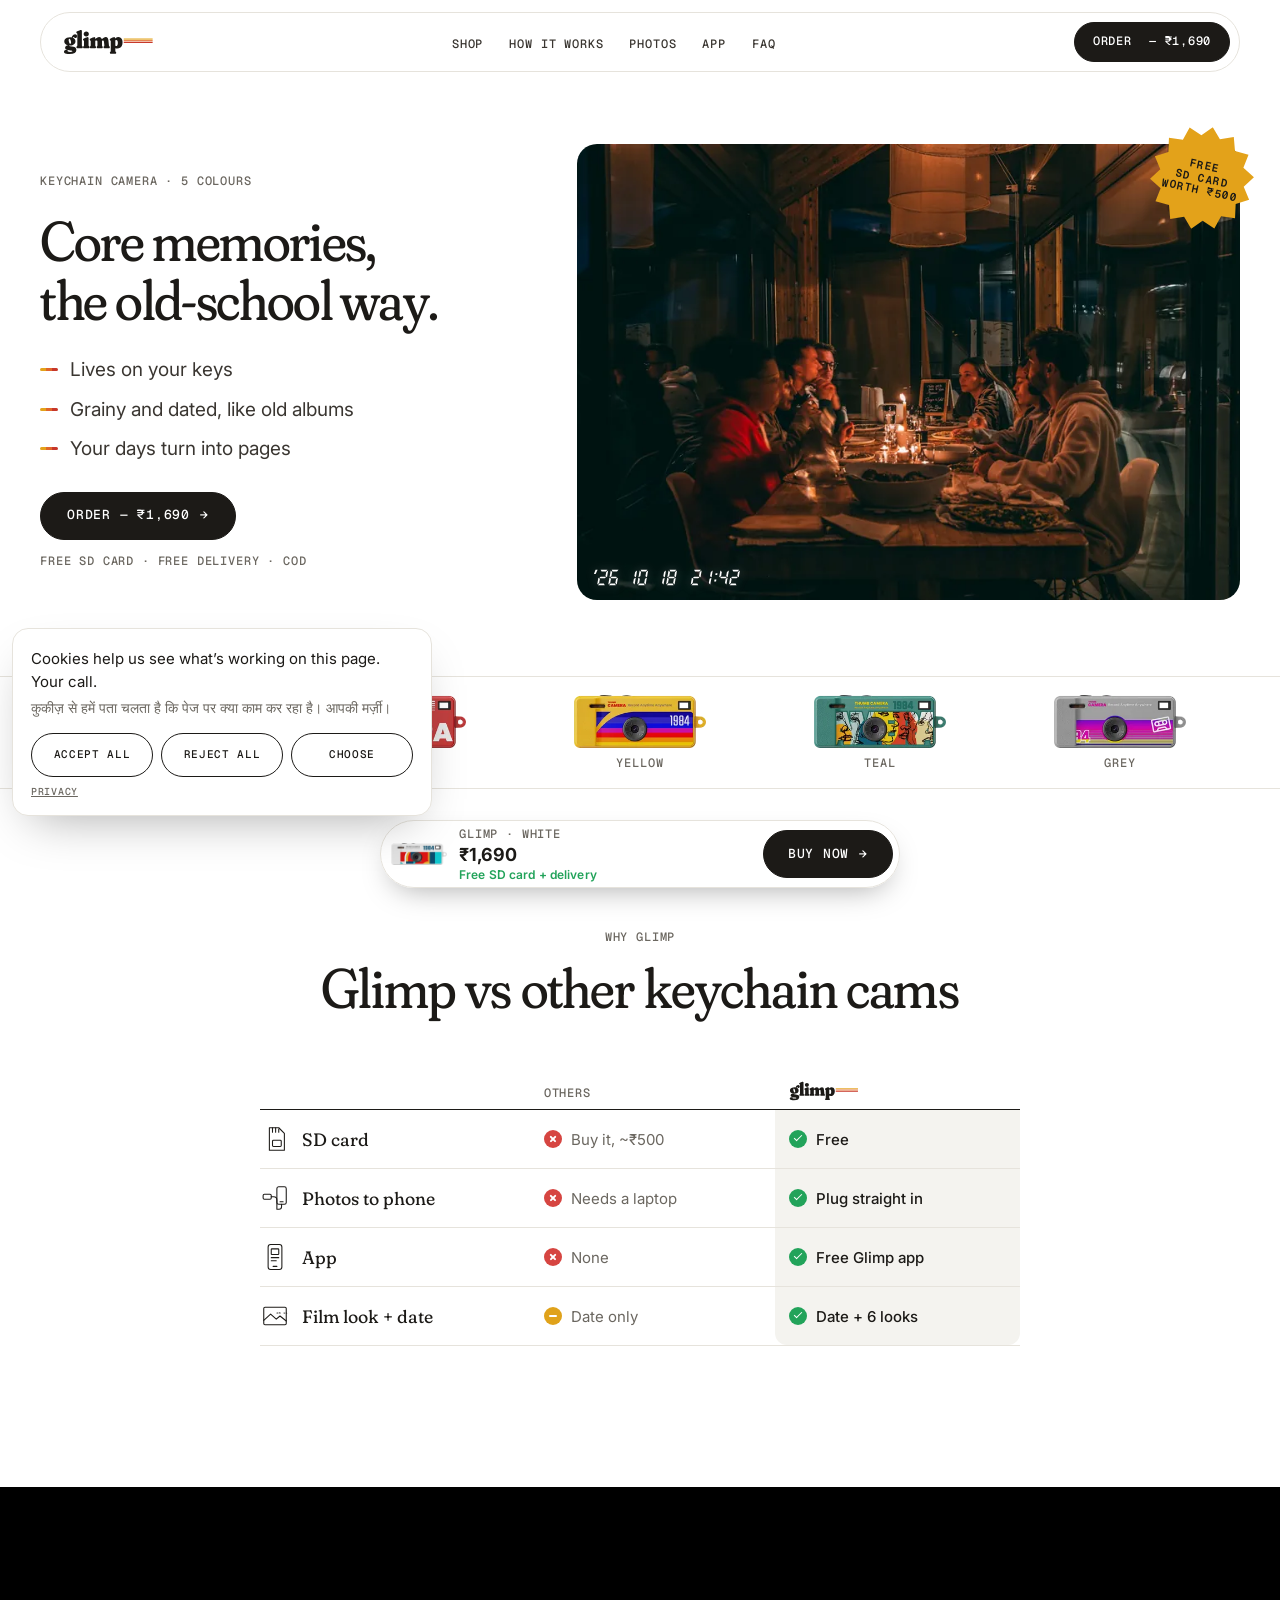
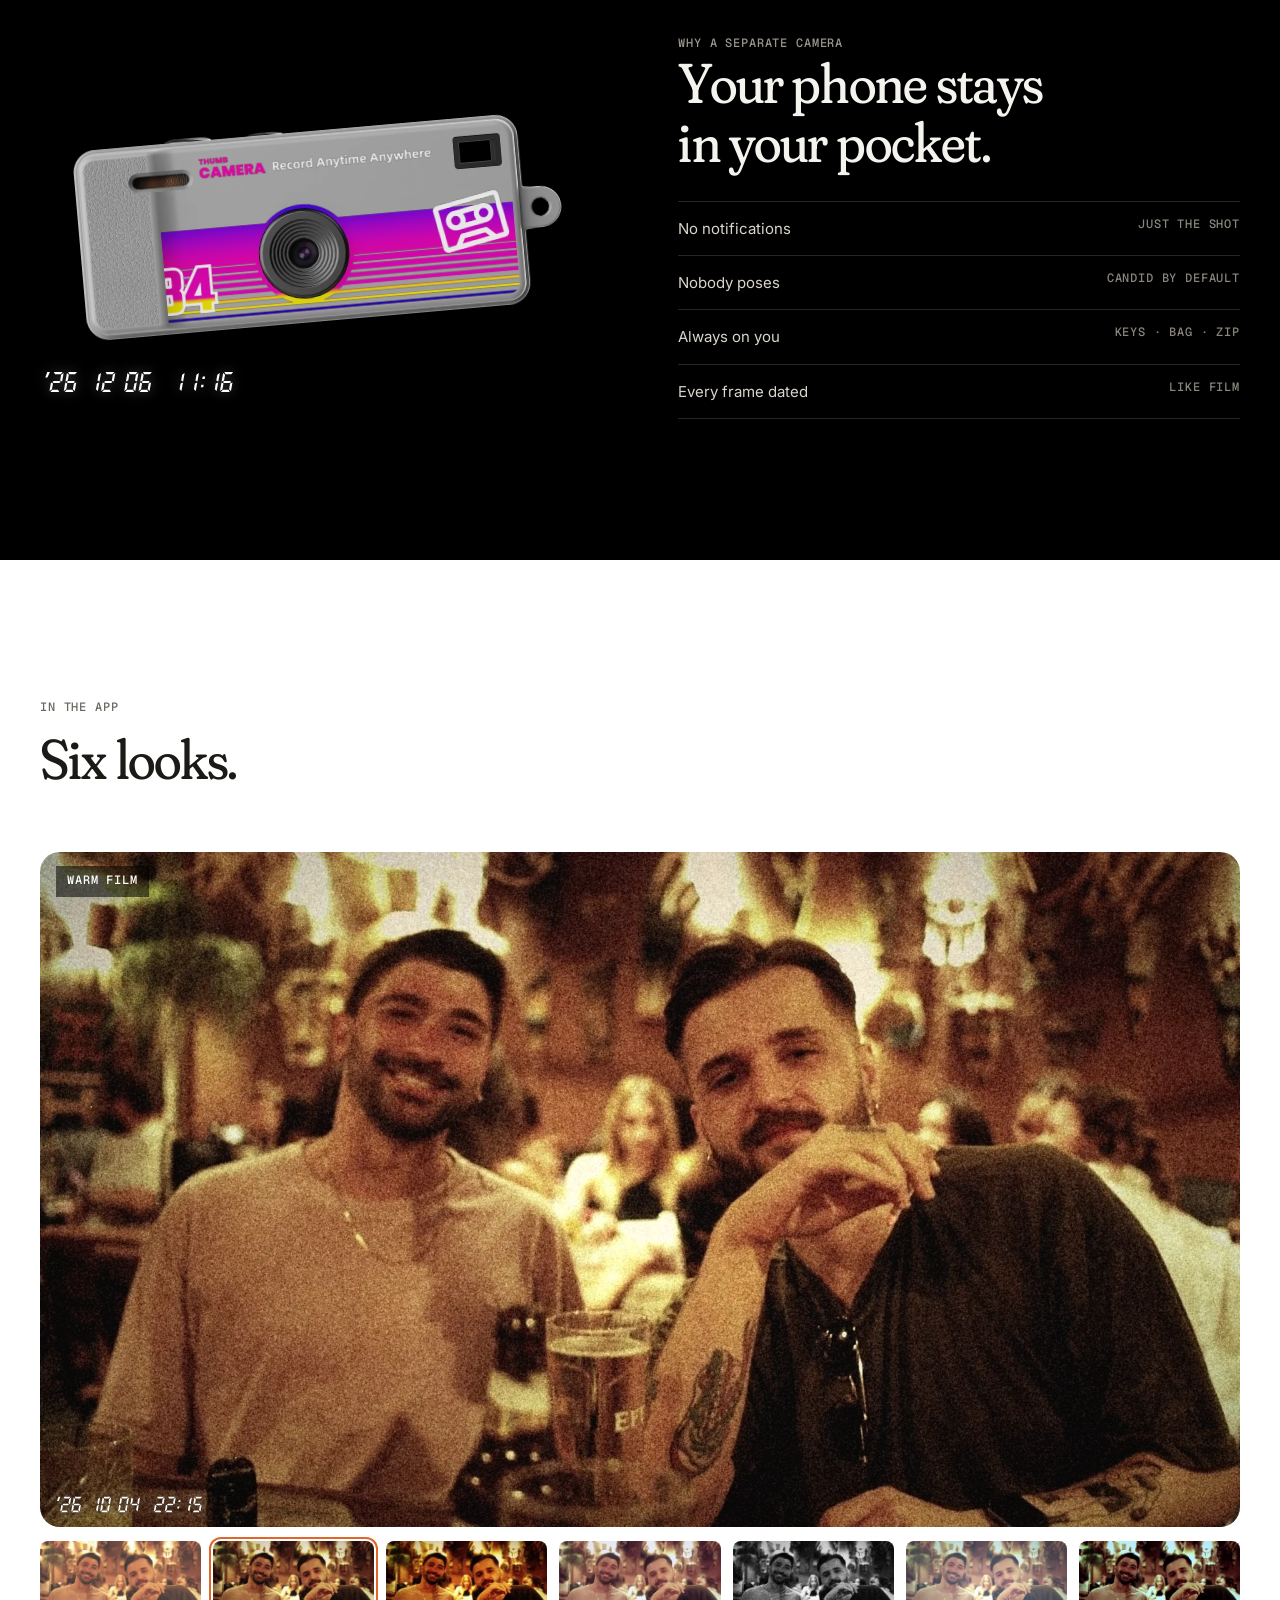
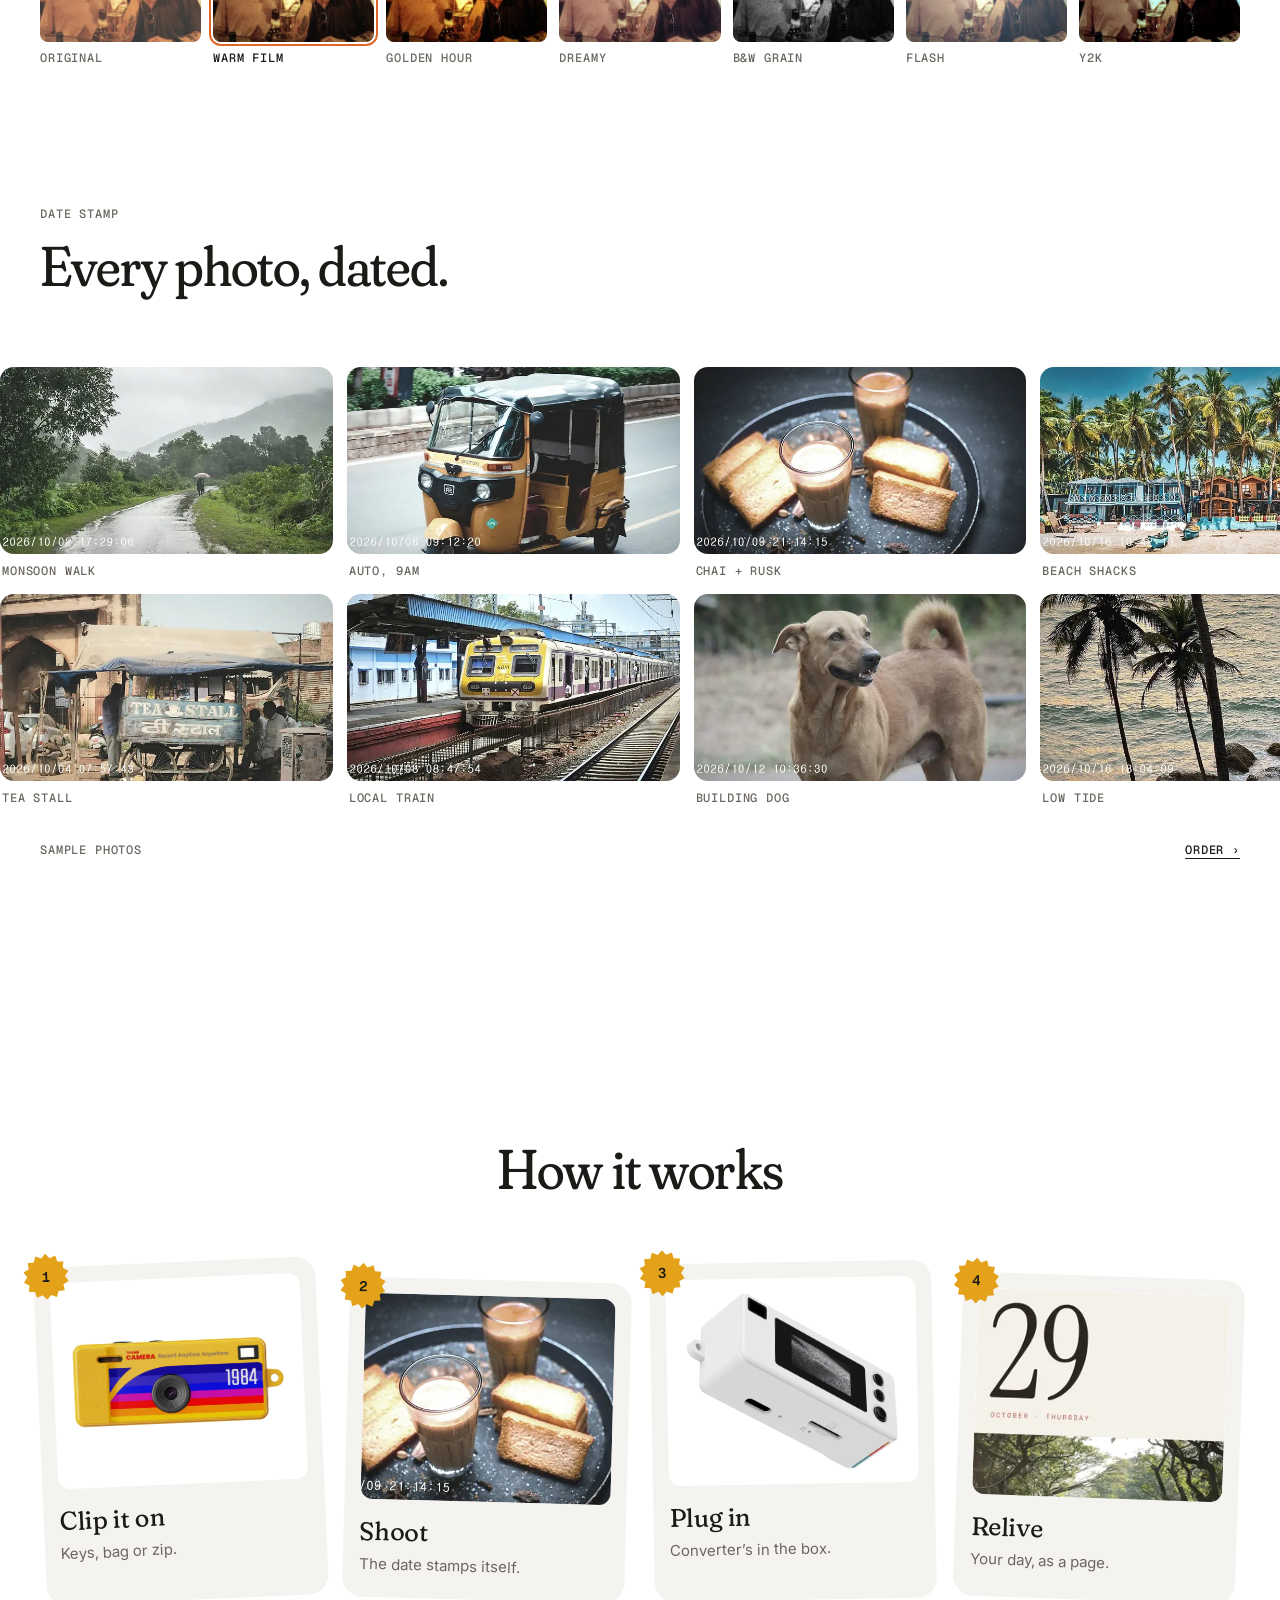
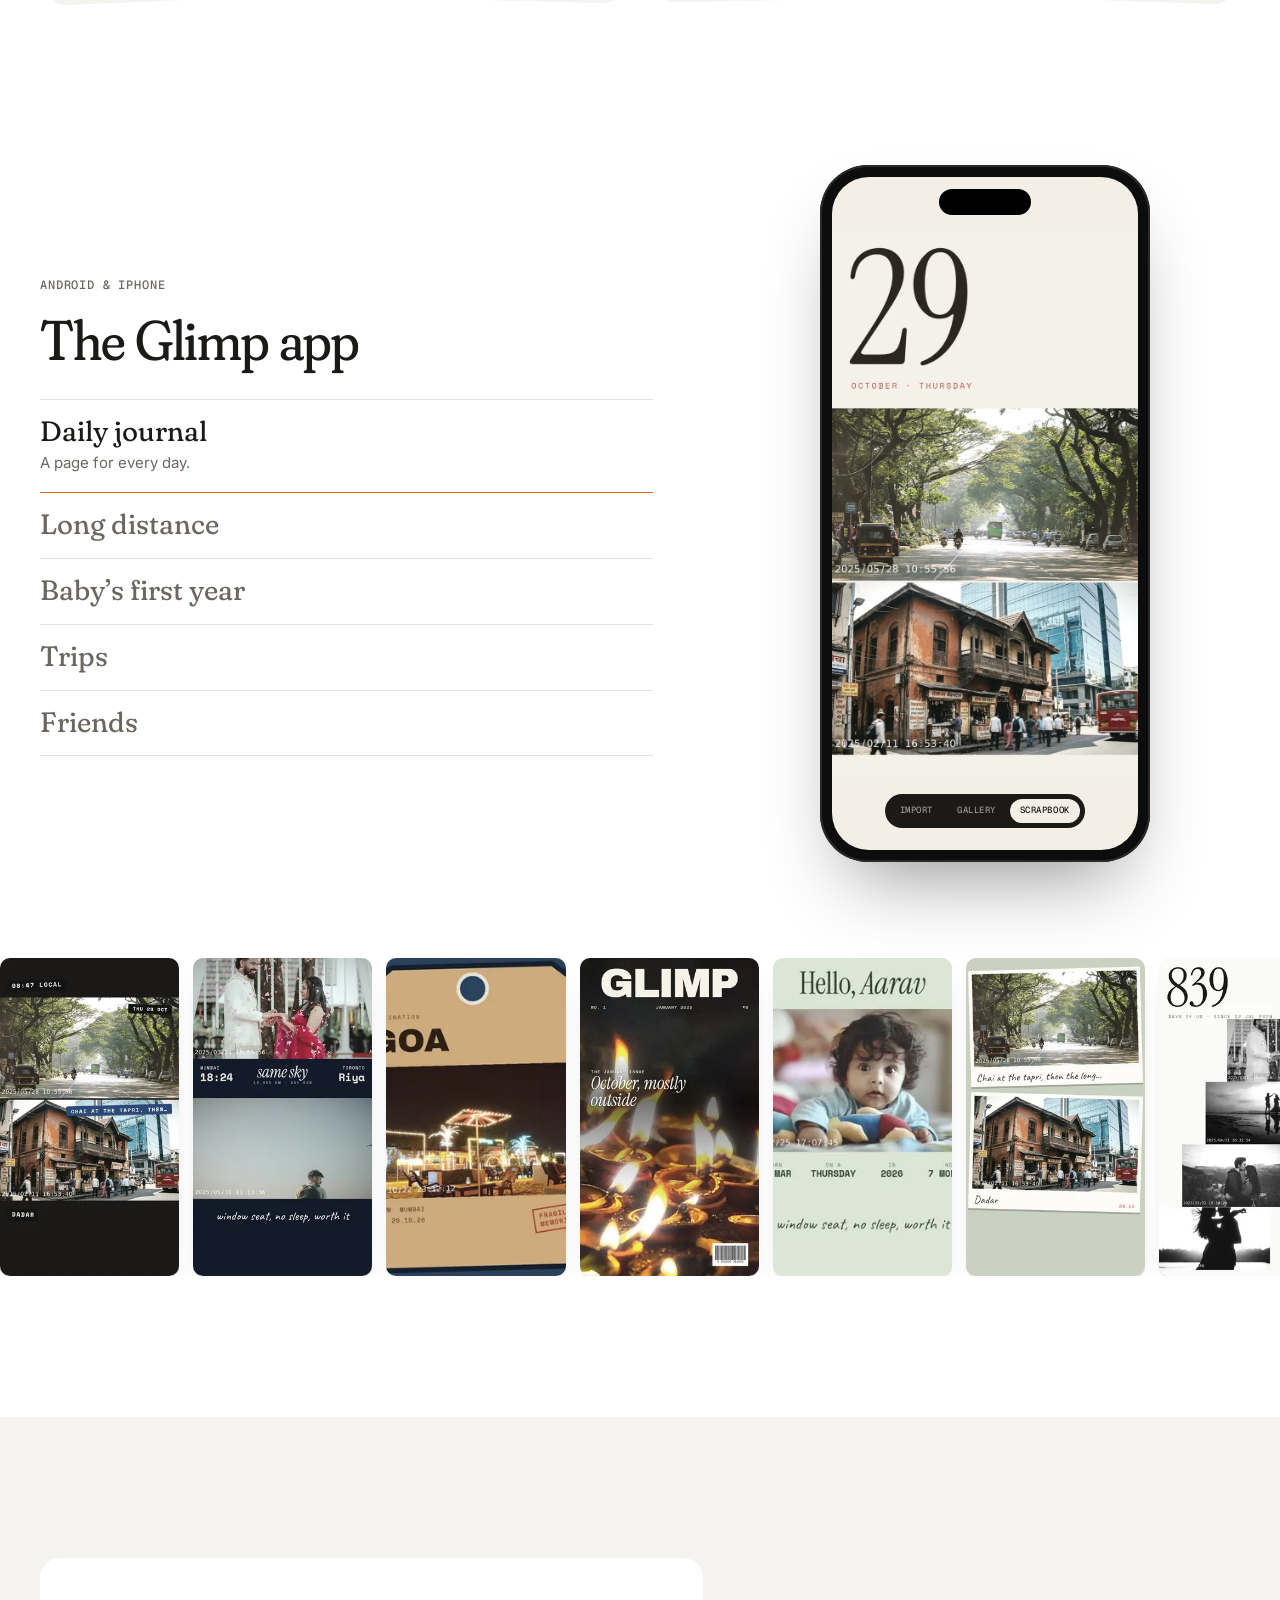
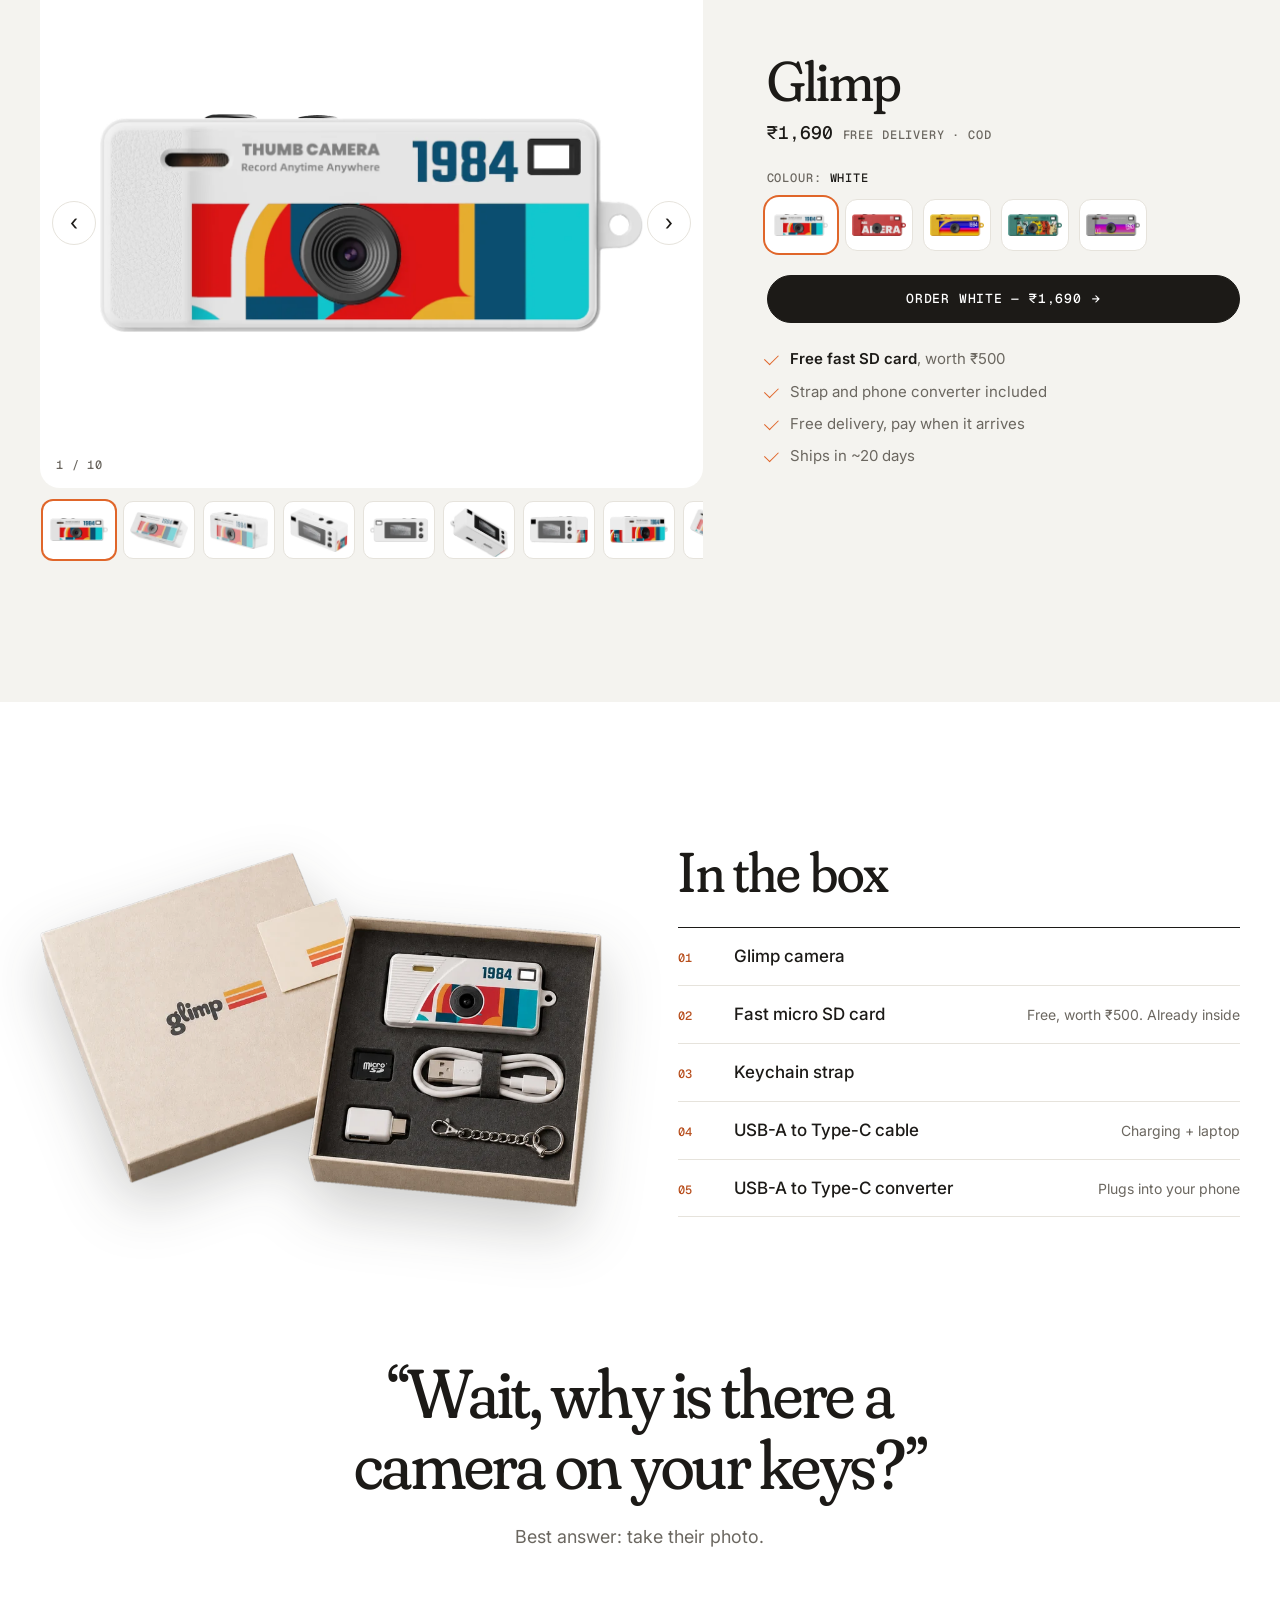
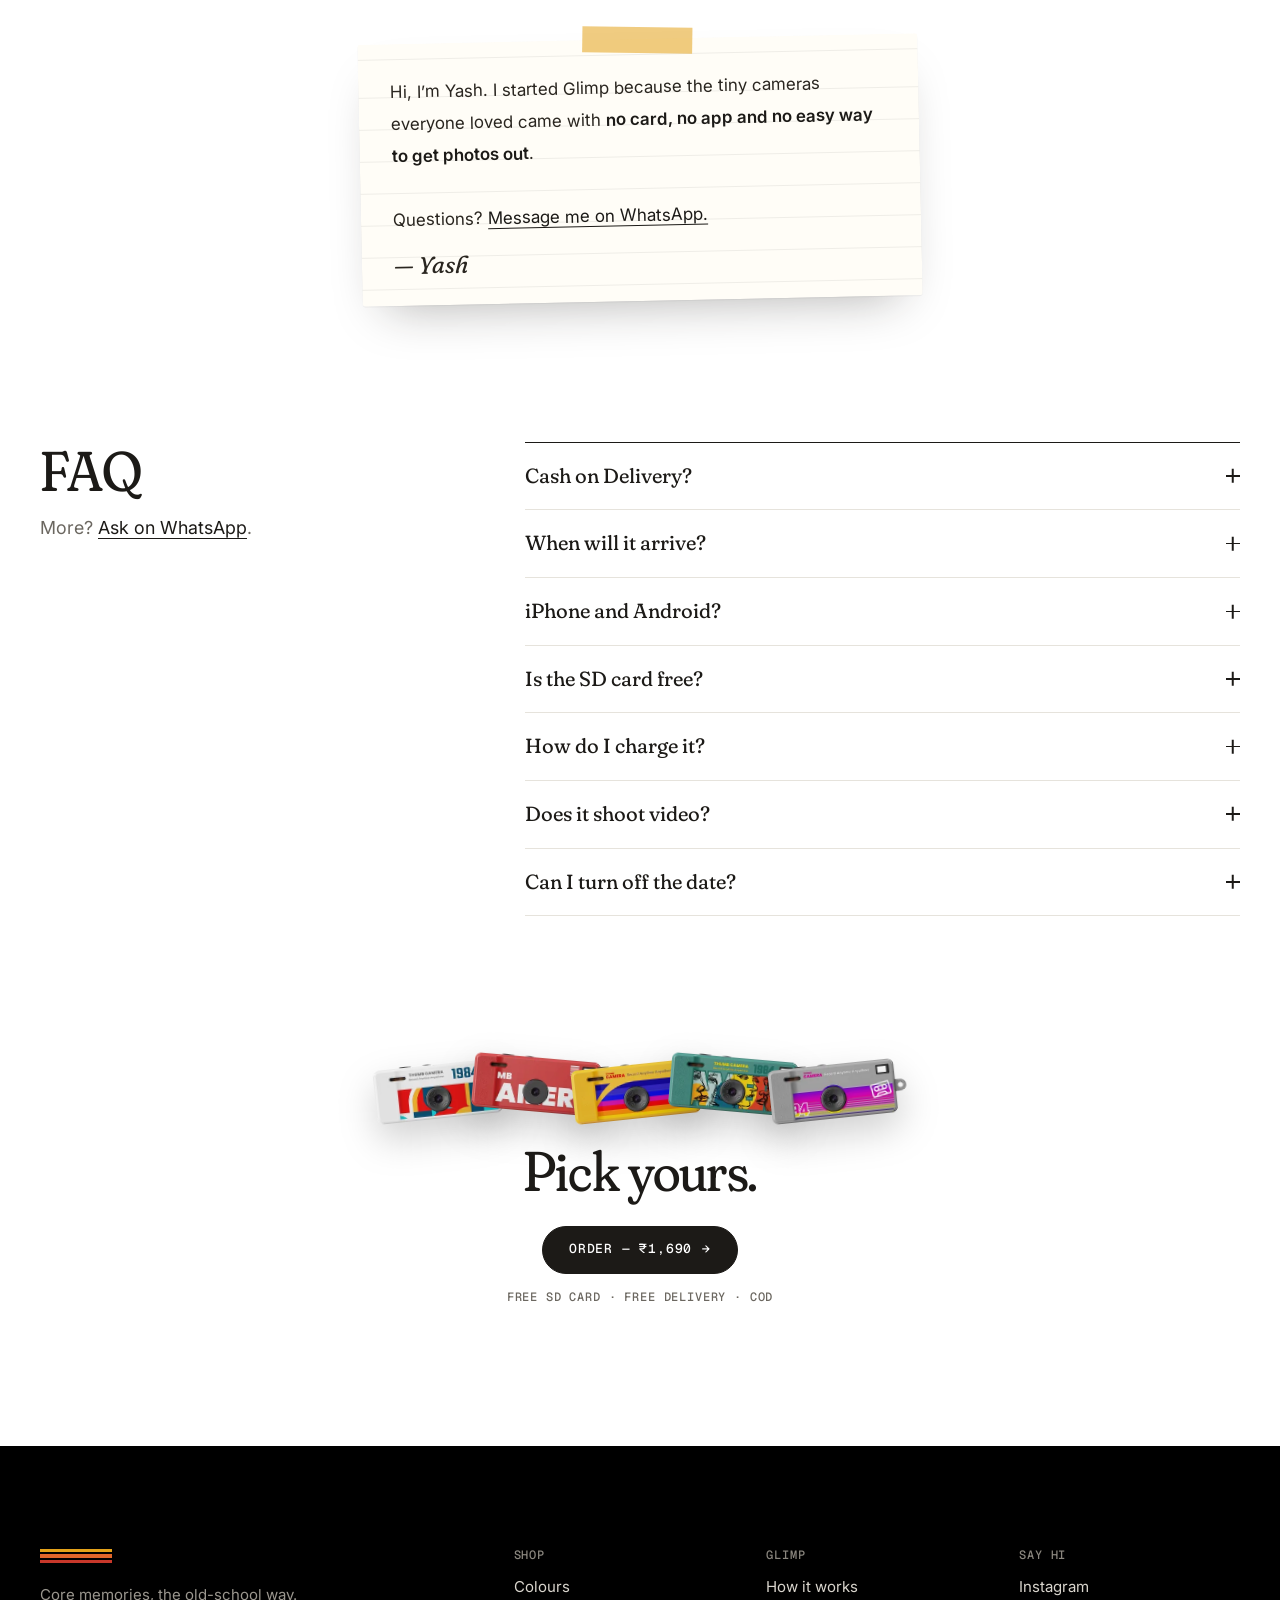
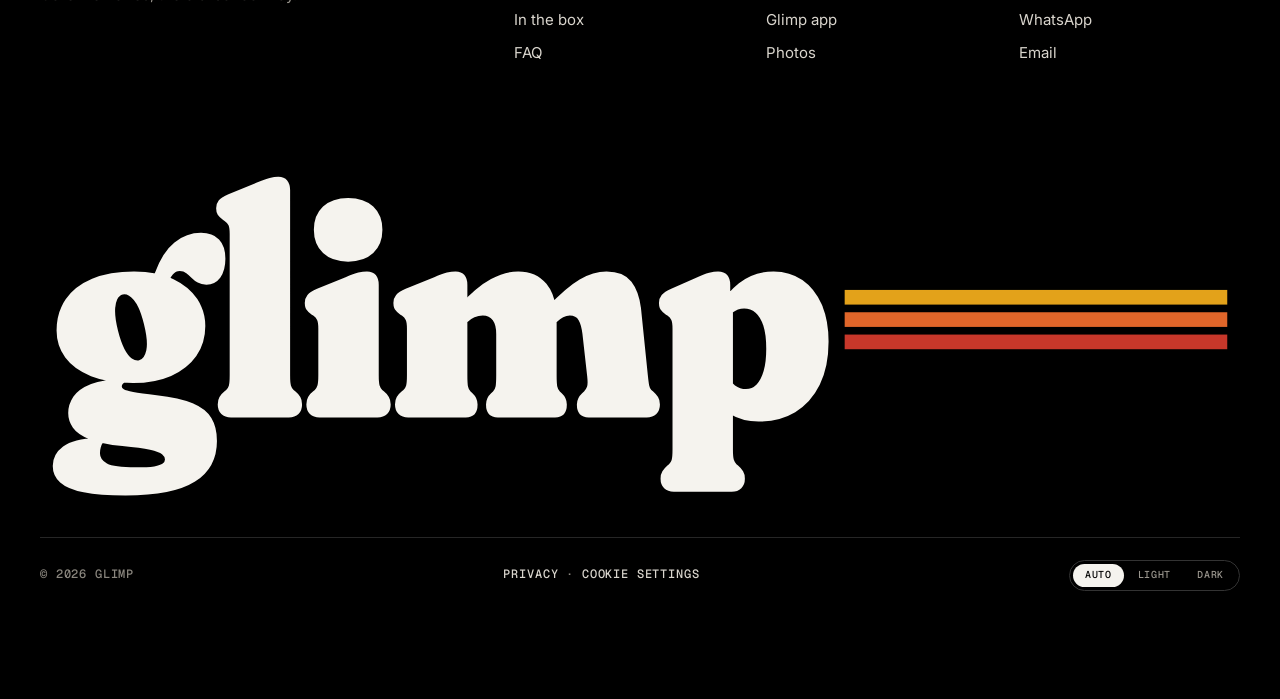
==== commit 29c80c0a: "Highlight the free fast SD card (worth ₹500) everywhere Hero badge and label, comparison, shop ticks" ====
--- a/index.html
+++ b/index.html
@@ -4,7 +4,7 @@
 <meta charset="utf-8">
 <meta name="viewport" content="width=device-width, initial-scale=1, viewport-fit=cover">
 <title>Glimp — core memories, the old-school way</title>
-<meta name="description" content="Glimp is a thumb-sized retro camera for your keychain. SD card in the box, plugs into your phone, comes with an app. ₹1,690, free delivery, Cash on Delivery.">
+<meta name="description" content="Glimp is a thumb-sized retro camera for your keychain. Free fast SD card (worth ₹500) in the box, plugs into your phone, comes with an app. ₹1,690, free delivery, Cash on Delivery.">
 <meta name="theme-color" content="#ffffff" media="(prefers-color-scheme: light)">
 <meta name="theme-color" content="#000000" media="(prefers-color-scheme: dark)">
 <link rel="icon" href="assets/brand/favicon.svg" type="image/svg+xml">
@@ -14,7 +14,7 @@
 <meta property="og:type" content="website">
 <meta property="og:url" content="https://glimp.in/">
 <meta property="og:title" content="Glimp — core memories, the old-school way">
-<meta property="og:description" content="Thumb-sized retro camera. SD card in the box, plugs into your phone, comes with an app. ₹1,690, free delivery, Cash on Delivery.">
+<meta property="og:description" content="Thumb-sized retro camera. Free fast SD card (worth ₹500) in the box, plugs into your phone, comes with an app. ₹1,690, free delivery, Cash on Delivery.">
 <meta property="og:image" content="https://glimp.in/assets/og-image.jpg">
 <meta name="twitter:card" content="summary_large_image">
 
@@ -31,7 +31,7 @@
 <script src="analytics.js" defer></script>
 <script type="application/ld+json">
 {"@context":"https://schema.org","@type":"Product","name":"Glimp keychain camera","brand":{"@type":"Brand","name":"Glimp"},
- "description":"Thumb-sized retro keychain camera with SD card, phone converter and the Glimp app.",
+ "description":"Thumb-sized retro keychain camera with a free fast SD card, phone converter and the Glimp app.",
  "offers":{"@type":"Offer","priceCurrency":"INR","price":"1690","availability":"https://schema.org/PreOrder"}}
 </script>
 </head>
@@ -68,7 +68,7 @@
       </ul>
       <div class="hero-actions">
         <a class="btn" href="#colours" data-cta="hero_order">Order — ₹1,690 <span class="arr">→</span></a>
-        <span class="label">Free delivery · COD</span>
+        <span class="label">Free SD card · Free delivery · COD</span>
       </div>
     </div>
     <div class="hero-visual">
@@ -78,7 +78,7 @@
              sizes="(max-width: 880px) 100vw, 60vw" alt="Friends at a candlelit dinner" width="1600" height="900" fetchpriority="high">
         <span class="photo-stamp" data-stamp="'26 10 18  21:42" aria-hidden="true"></span>
       </div>
-      <div class="burst-tag" aria-hidden="true"><svg viewBox="0 0 100 100"><use href="#burst"/></svg><span>SD card<br>in the<br>box</span></div>
+      <div class="burst-tag" aria-hidden="true"><svg viewBox="0 0 100 100"><use href="#burst"/></svg><span>Free<br>SD card<br>worth ₹500</span></div>
     </div>
   </div>
 </section>
@@ -106,8 +106,8 @@
           <svg viewBox="0 0 48 48" aria-hidden="true"><path d="M15 6h15l9 9v27H15z"/><path d="M20 6v7M25 6v7M30 8v5"/><rect x="20" y="26" width="14" height="10" rx="1.5"/></svg>
           <span>SD card</span>
         </div>
-        <div class="vs-them" role="cell"><i class="x" aria-hidden="true"></i><span>Buy it separately</span></div>
-        <div class="vs-glimp" role="cell"><i class="ok" aria-hidden="true"></i><span>In the box</span></div>
+        <div class="vs-them" role="cell"><i class="x" aria-hidden="true"></i><span>Buy it, ~₹500</span></div>
+        <div class="vs-glimp" role="cell"><i class="ok" aria-hidden="true"></i><span>Free</span></div>
       </div>
       <div class="vs-row" role="row">
         <div class="vs-what" role="rowheader">
@@ -277,7 +277,8 @@
       <div class="swatches" role="radiogroup" aria-label="Colour" data-swatches></div>
       <button class="btn block" type="button" data-buy-selected data-cta="shop_order">Order White — ₹1,690 <span class="arr">→</span></button>
       <ul class="checks">
-        <li>SD card, strap and phone converter included</li>
+        <li><span><b>Free fast SD card</b>, worth ₹500</span></li>
+        <li>Strap and phone converter included</li>
         <li>Free delivery, pay when it arrives</li>
         <li>Ships in ~20 days</li>
       </ul>
@@ -296,7 +297,7 @@
       <h2>In the box</h2>
       <ol class="box-list">
         <li><b>Glimp camera</b></li>
-        <li><b>Micro SD card</b><span>Already inside</span></li>
+        <li><b>Fast micro SD card</b><span>Free, worth ₹500. Already inside</span></li>
         <li><b>Keychain strap</b></li>
         <li><b>USB-A to Type-C cable</b><span>Charging + laptop</span></li>
         <li><b>USB-A to Type-C converter</b><span>Plugs into your phone</span></li>
@@ -339,8 +340,8 @@
         <div class="a"><p>Both. Type-C phones (most Androids, iPhone 15+) plug in with the converter in the box. Lightning iPhones need Apple’s camera adapter.</p></div>
       </details>
       <details data-faq="sd_card">
-        <summary>Is the SD card included?<span class="pm" aria-hidden="true"></span></summary>
-        <div class="a"><p>Yes, already inside the camera.</p></div>
+        <summary>Is the SD card free?<span class="pm" aria-hidden="true"></span></summary>
+        <div class="a"><p>Yes. A fast micro SD card worth about ₹500 comes free, already inside the camera.</p></div>
       </details>
       <details data-faq="charging">
         <summary>How do I charge it?<span class="pm" aria-hidden="true"></span></summary>
@@ -364,7 +365,7 @@
     <div class="cams" aria-hidden="true" data-final-cams></div>
     <h2>Pick yours.</h2>
     <a class="btn" href="#colours" data-cta="final_order">Order — ₹1,690 <span class="arr">→</span></a>
-    <span class="label final-cod">Free delivery · COD</span>
+    <span class="label final-cod">Free SD card · Free delivery · COD</span>
   </div>
 </section>
 
@@ -432,6 +433,7 @@
       <div class="field"><label for="o-name">Full name</label><input id="o-name" name="name" autocomplete="name" required maxlength="80" data-clarity-mask="true"><small class="err">Your name, please.</small></div>
       <div class="field"><label for="o-phone">Phone</label><div class="pre"><span>+91</span><input id="o-phone" name="phone" type="tel" inputmode="numeric" autocomplete="tel-national" required maxlength="11" placeholder="98765 43210" data-clarity-mask="true"></div><small class="err">A 10-digit mobile number.</small></div>
     </div>
+    <div class="field"><label for="o-email">Email</label><input id="o-email" name="email" type="email" inputmode="email" autocomplete="email" required maxlength="120" placeholder="you@gmail.com" autocapitalize="off" spellcheck="false" data-clarity-mask="true"><small class="err">An email like you@gmail.com.</small></div>
     <div class="field"><label for="o-address">Address</label><textarea id="o-address" name="address" rows="2" autocomplete="street-address" required maxlength="300" placeholder="House / flat, street, area, landmark" data-clarity-mask="true"></textarea><small class="err">The full address, please.</small></div>
     <div class="grid3">
       <div class="field"><label for="o-pin">Pincode</label><input id="o-pin" name="pincode" inputmode="numeric" autocomplete="postal-code" required maxlength="6" data-clarity-mask="true"><small class="err">6 digits.</small></div>
@@ -442,7 +444,7 @@
     <input class="hp" name="website" tabindex="-1" autocomplete="off" aria-hidden="true">
 
     <div class="order-sum">
-      <div><span class="label">Pay on delivery</span><b data-order-total>₹1,690</b><small class="order-break">Free delivery</small></div>
+      <div><span class="label">Pay on delivery</span><b data-order-total>₹1,690</b><small class="order-break">Free SD card (worth ₹500) · Free delivery</small></div>
       <button class="btn" type="submit" data-order-submit>Place order <span class="arr">→</span></button>
     </div>
     <p class="order-fine">Ships in about 20 days. <a href="/privacy.html">Privacy</a></p>
@@ -473,7 +475,7 @@
 
 <div class="buybar" data-buybar>
   <img class="bb-cam" data-bb-img src="assets/gallery/white/1-sm.webp" alt="" width="240" height="150">
-  <div class="bb-text"><span class="label" data-bb-name>Glimp · White</span><b>₹1,690 <small class="bb-free">Free delivery</small></b></div>
+  <div class="bb-text"><span class="label" data-bb-name>Glimp · White</span><b>₹1,690 <small class="bb-free">Free SD card + delivery</small></b></div>
   <button class="btn" type="button" data-buy-now data-cta="sticky_order">Buy now <span class="arr">→</span></button>
 </div>
 
--- a/styles.css
+++ b/styles.css
@@ -598,3 +598,4 @@
   .consent { padding: 16px 16px 12px; left: 10px; width: calc(100% - 20px); bottom: calc(82px + env(safe-area-inset-bottom, 0px)); }
 }
 @media (min-width: 881px) { .hero h1 { font-size: clamp(2.75rem, 4.4vw, 4.25rem); } }
+.checks li b { color: var(--ink); font-weight: 600; }
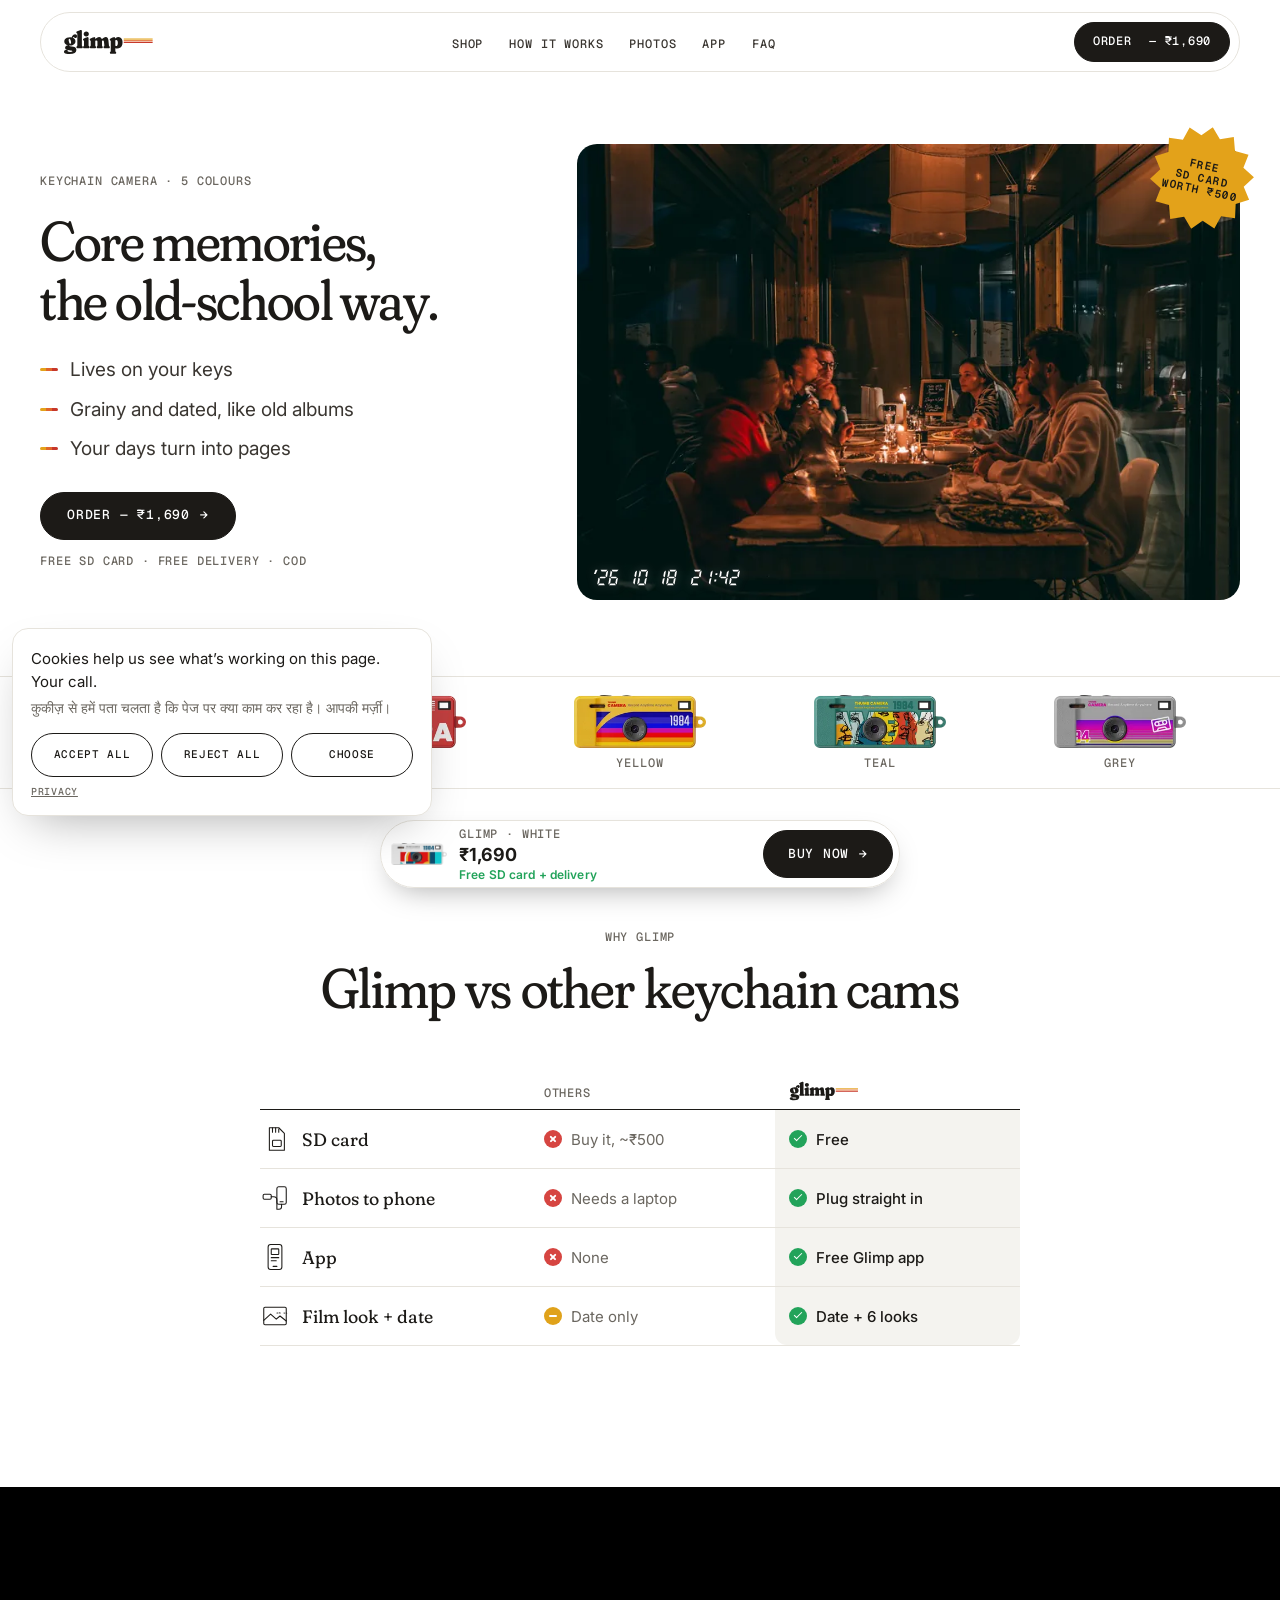
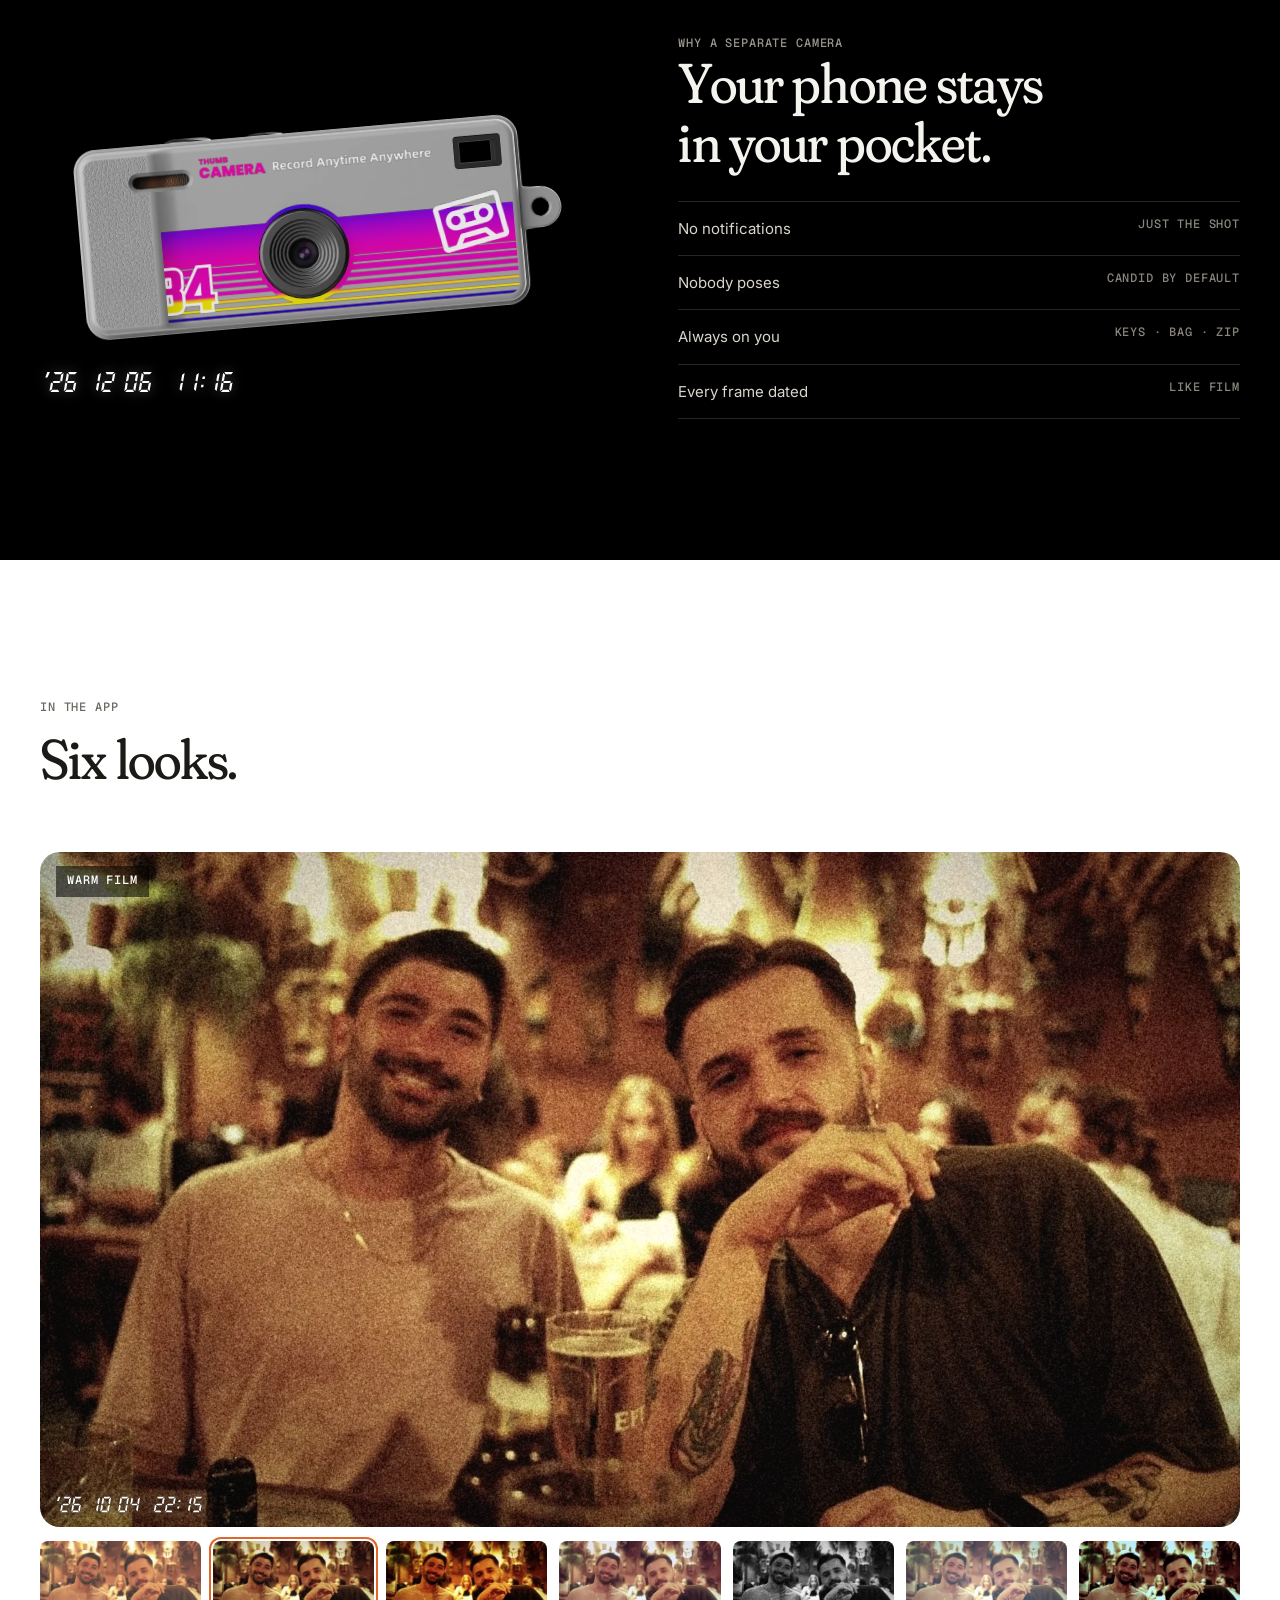
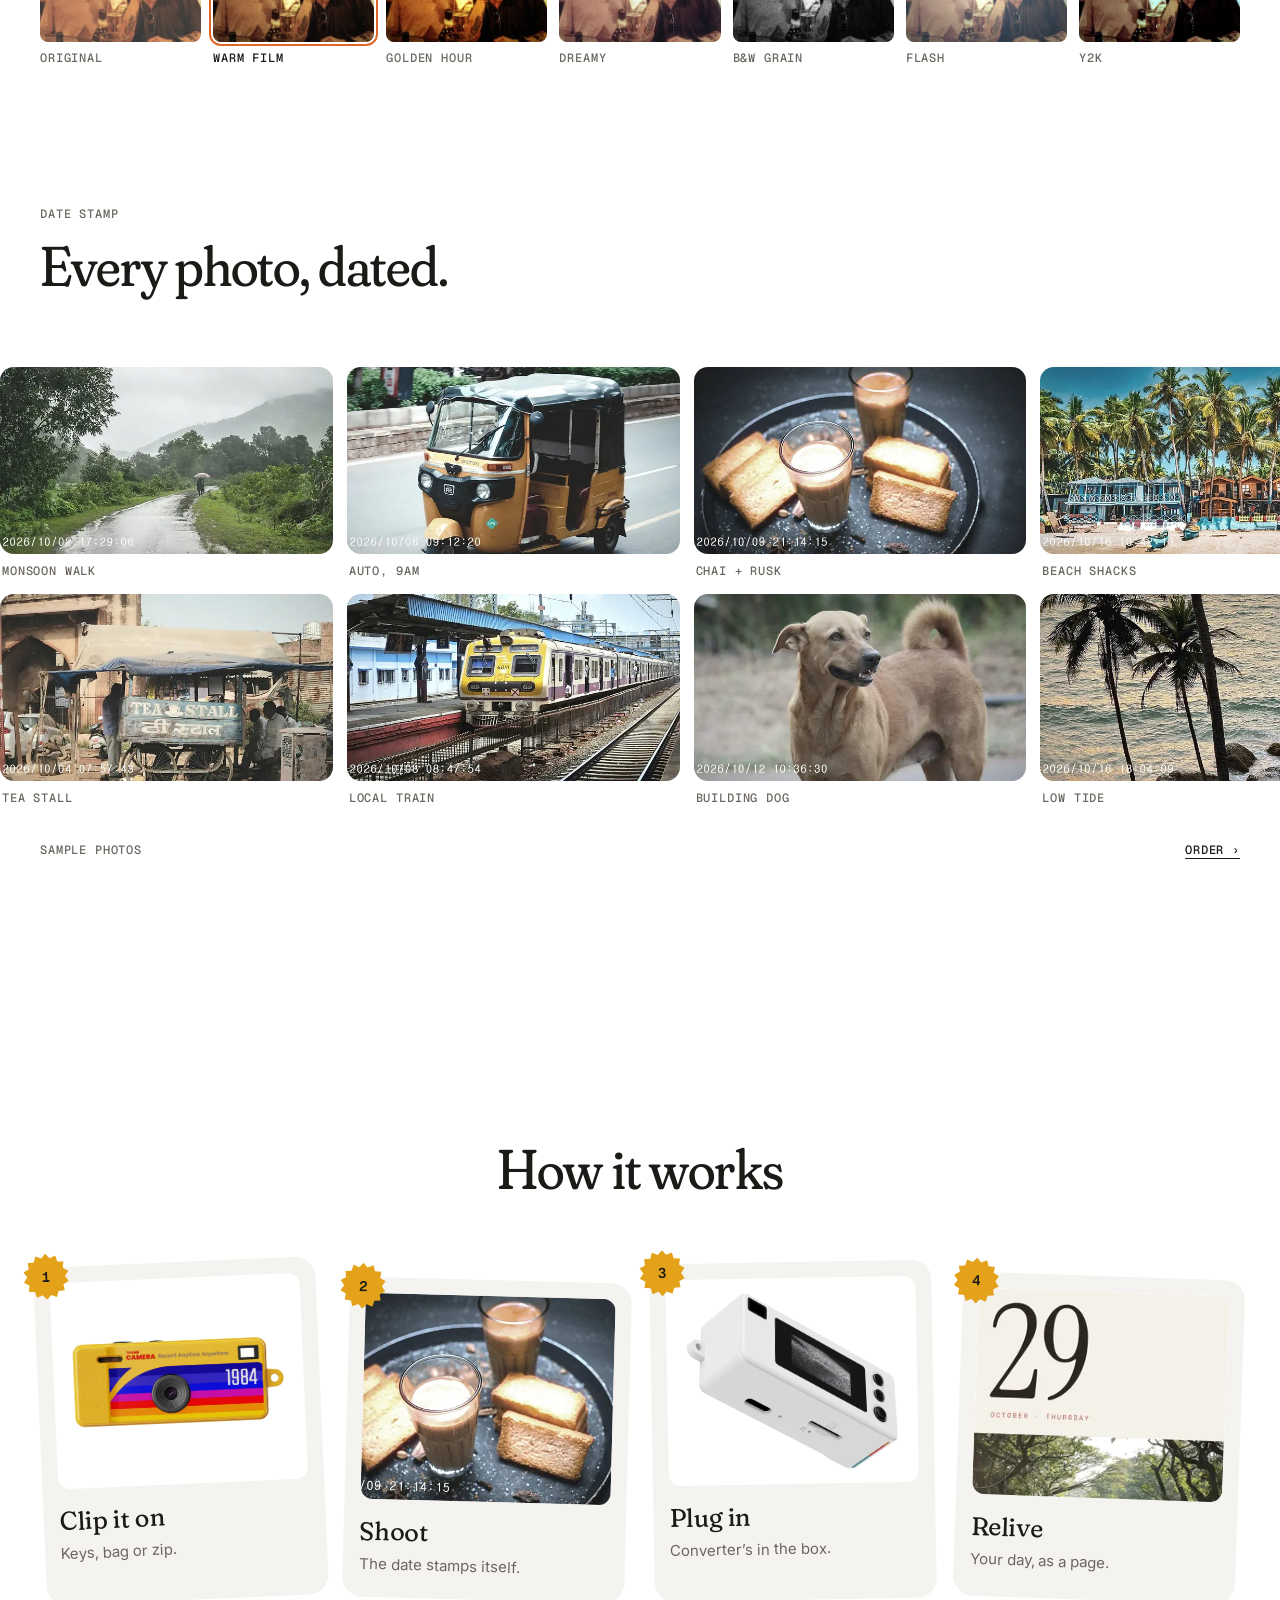
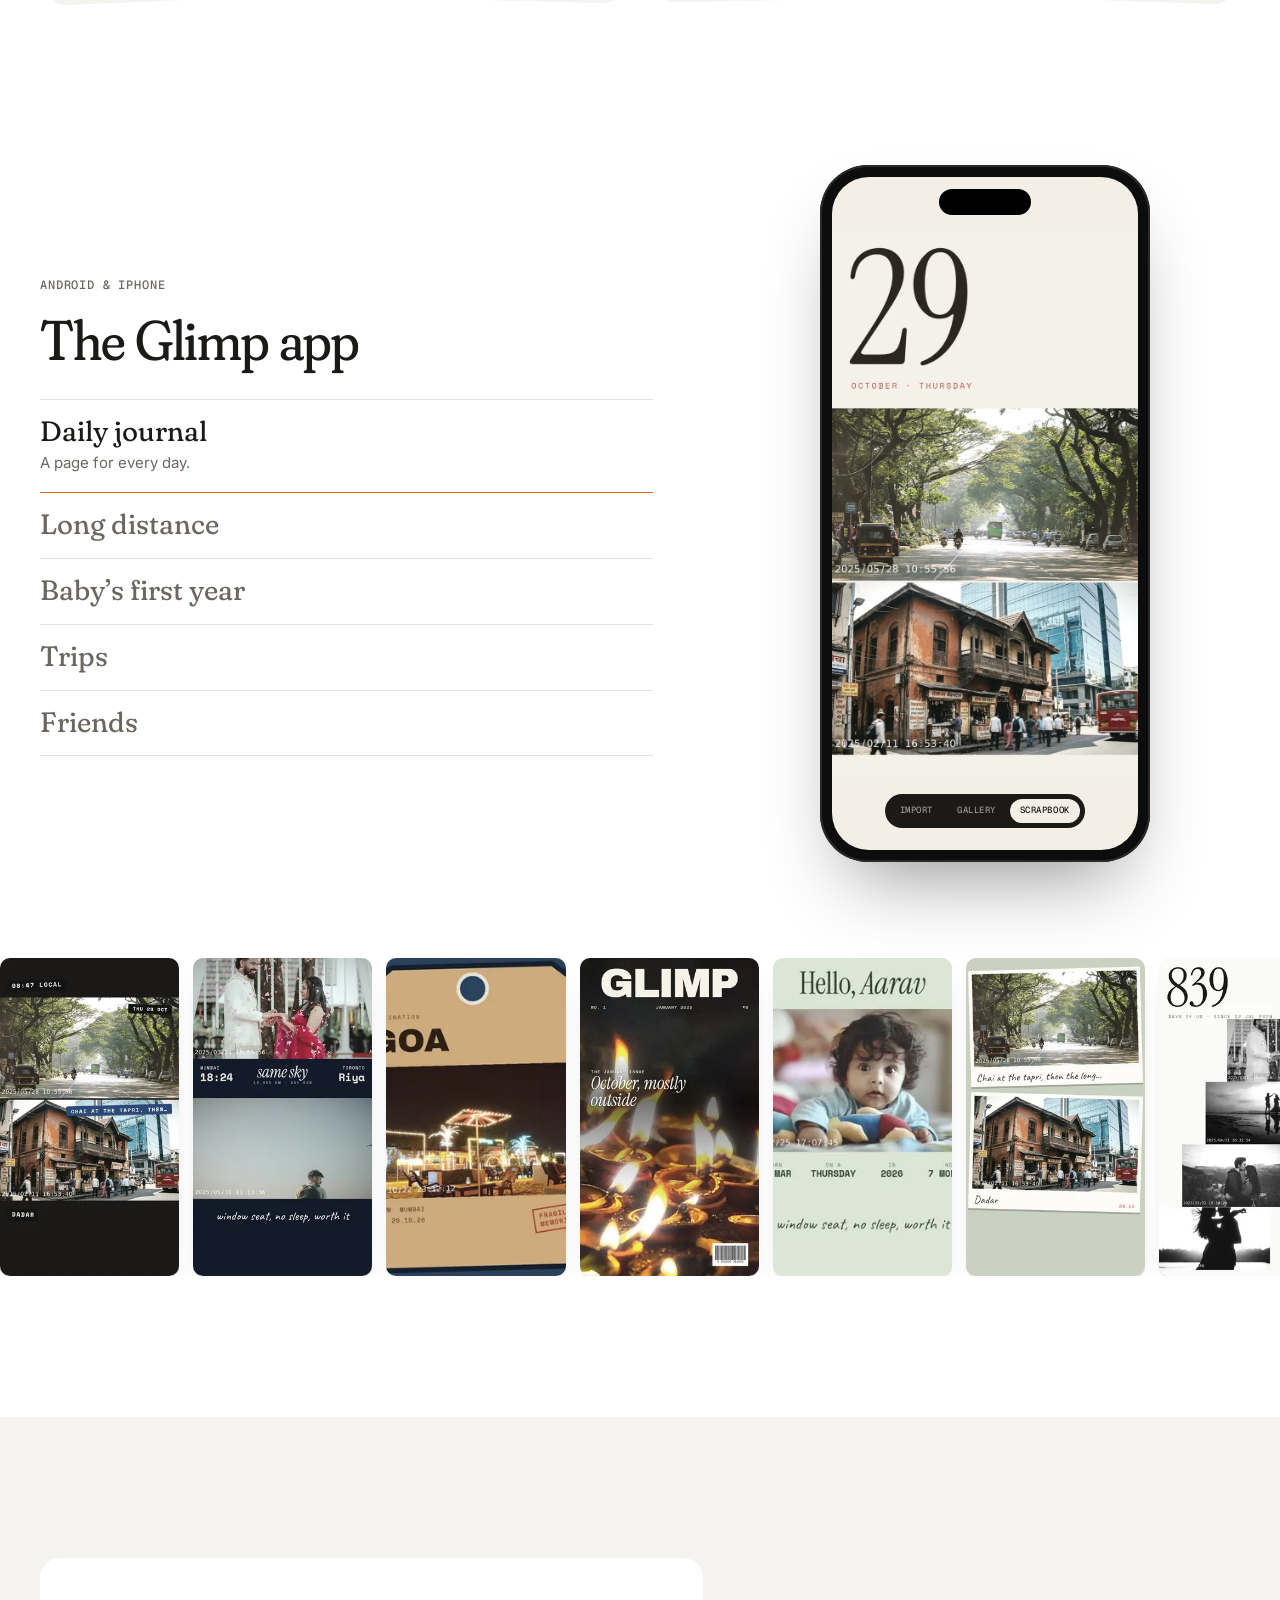
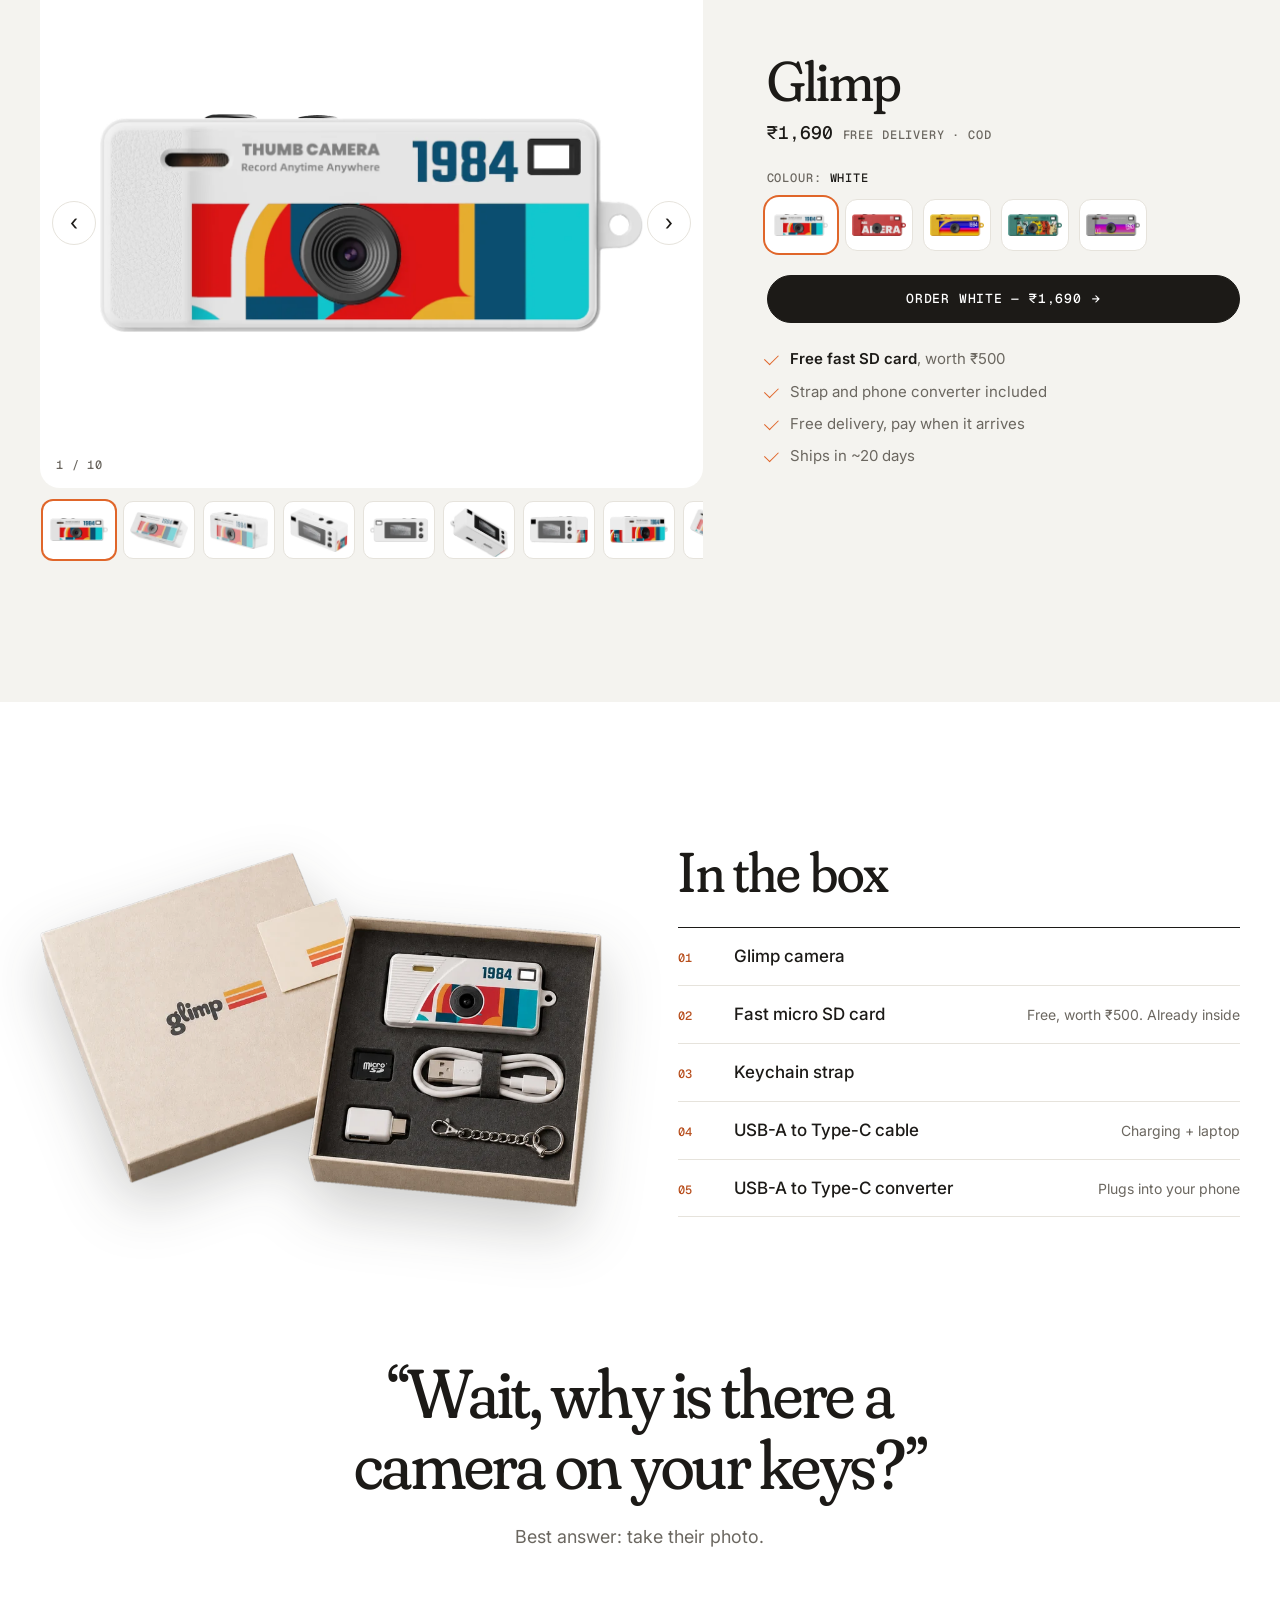
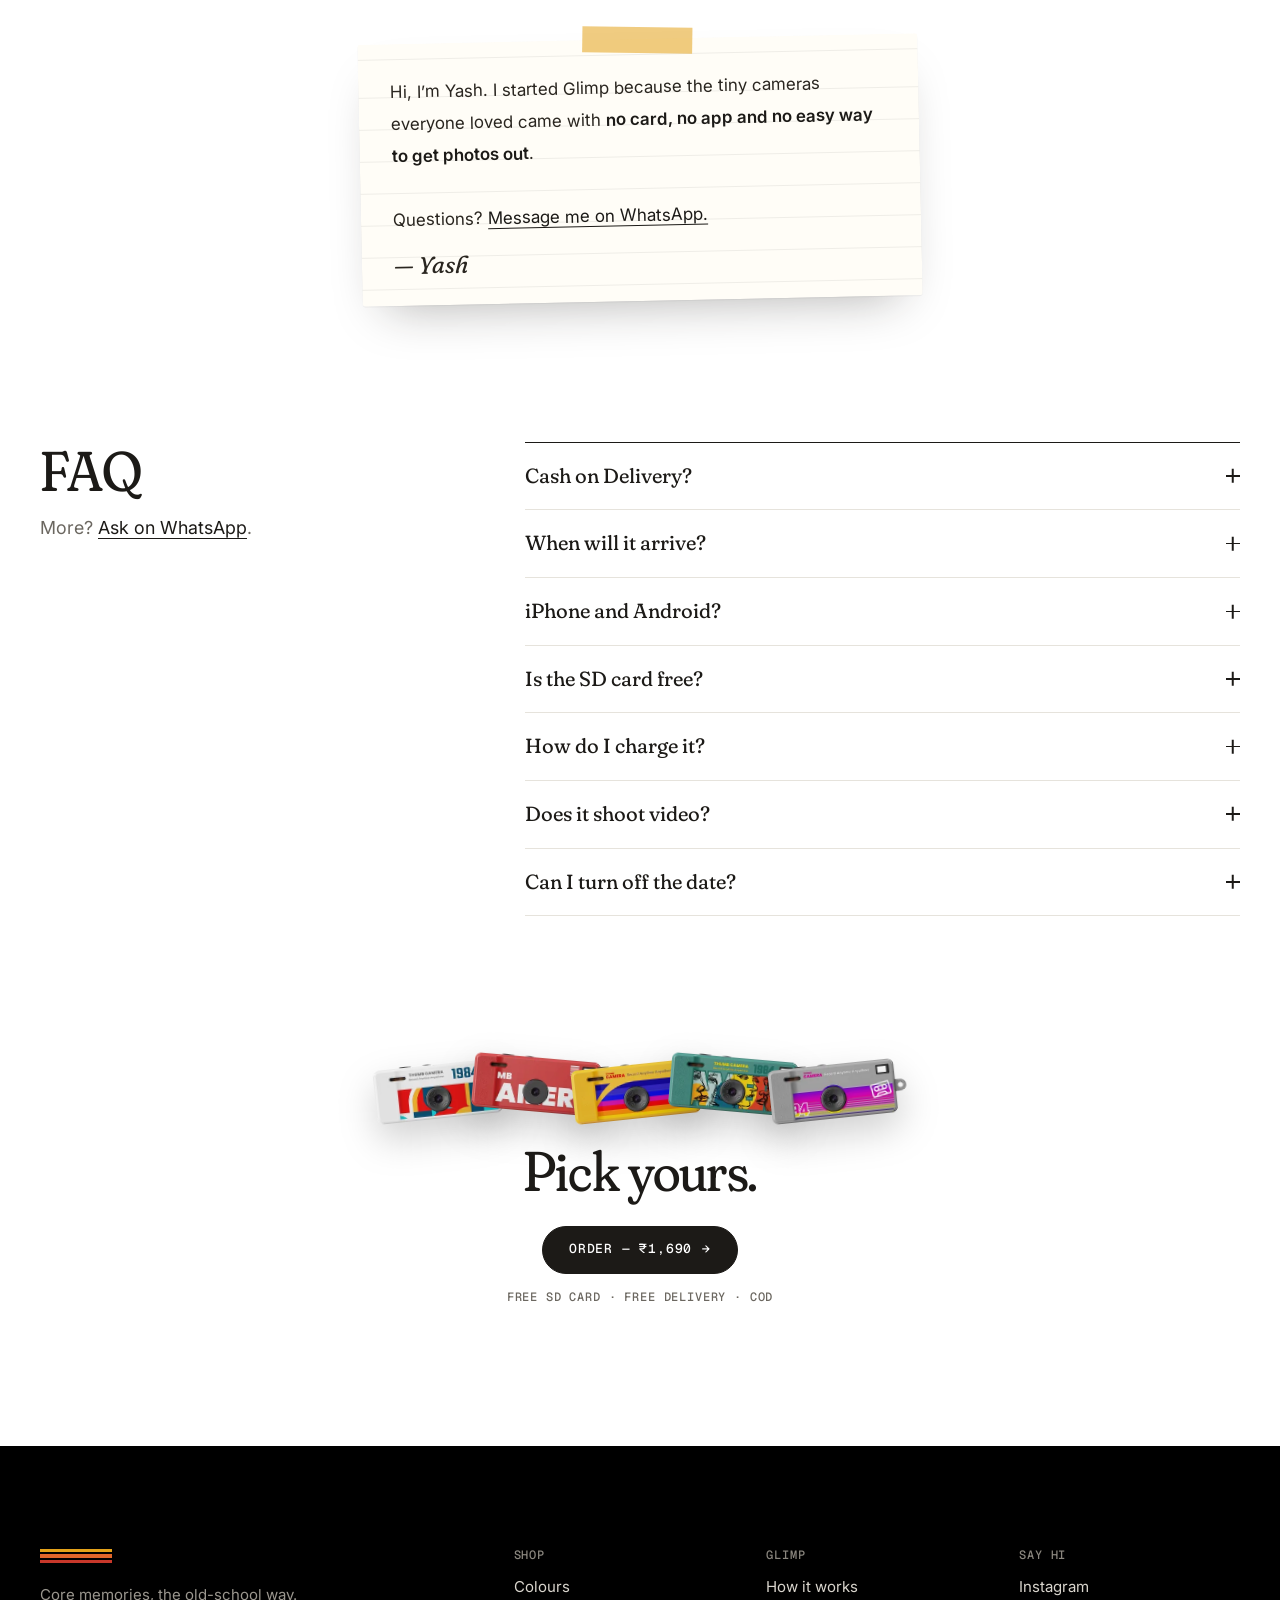
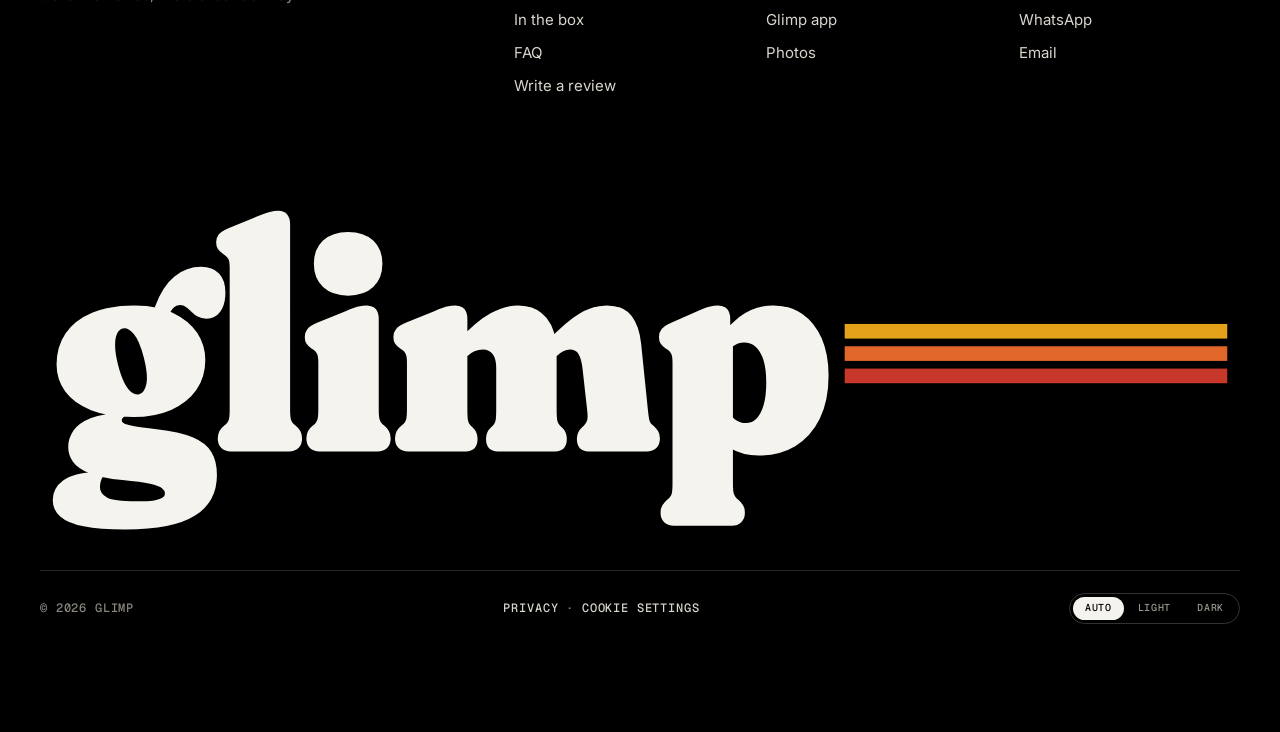
==== commit fde0993e: "Reviews: stars, text and up to 4 photos (camera or gallery), approved on /admin - Section after the " ====
--- a/index.html
+++ b/index.html
@@ -273,6 +273,7 @@
     <div class="shop-info">
       <h2>Glimp</h2>
       <div class="price">₹1,690<small>Free delivery · COD</small></div>
+      <a class="rv-mini" href="#reviews" data-rv-mini hidden><span class="stars" data-rv-mini-stars></span><b data-rv-mini-avg></b><span data-rv-mini-n></span></a>
       <div class="swatch-label label">Colour: <b data-colour-name>White</b> <em class="stock" data-stock-note></em></div>
       <div class="swatches" role="radiogroup" aria-label="Colour" data-swatches></div>
       <button class="btn block" type="button" data-buy-selected data-cta="shop_order">Order White — ₹1,690 <span class="arr">→</span></button>
@@ -286,6 +287,22 @@
   </div>
 </section>
 
+<!-- Reviews: hidden until at least one is approved on /admin -->
+<section class="section rv" id="reviews" data-section="reviews" hidden>
+  <div class="wrap">
+    <div class="rv-head">
+      <div class="rv-score">
+        <span class="label">Reviews</span>
+        <div class="rv-avg"><b data-rv-avg></b><span class="stars lg" data-rv-stars></span></div>
+        <span class="rv-n" data-rv-n></span>
+      </div>
+    </div>
+    <div class="rv-photos" data-rv-photos role="list" aria-label="Customer photos"></div>
+    <div class="rv-track" data-rv-track></div>
+    <div class="rv-foot"><span class="rv-foot-l"><span class="rv-nav" data-rv-nav hidden><button type="button" data-rv-scroll="-1" aria-label="Previous reviews">‹</button><button type="button" data-rv-scroll="1" aria-label="More reviews">›</button></span><button class="link-mono" type="button" data-rv-all-open hidden></button></span><button class="btn ghost" type="button" data-rv-write data-cta="review_write">Write a review</button></div>
+  </div>
+</section>
+
 <!-- In the box -->
 <section class="section" id="box" data-section="whats_in_box">
   <div class="wrap box">
@@ -380,7 +397,7 @@
       </div>
       <div>
         <h4>Shop</h4>
-        <ul><li><a href="#colours">Colours</a></li><li><a href="#box">In the box</a></li><li><a href="#faq">FAQ</a></li></ul>
+        <ul><li><a href="#colours">Colours</a></li><li><a href="#box">In the box</a></li><li><a href="#faq">FAQ</a></li><li><a href="#review">Write a review</a></li></ul>
       </div>
       <div>
         <h4>Glimp</h4>
@@ -473,6 +490,67 @@
   </form>
 </dialog>
 
+<!-- Write a review -->
+<dialog class="order rv-dlg" data-rv-dlg aria-labelledby="rv-title">
+  <form class="order-form" data-rv-form novalidate>
+    <div class="order-top">
+      <div><span class="label">Glimp</span><h2 id="rv-title">Write a review</h2></div>
+      <button type="button" class="order-x" data-rv-close aria-label="Close">×</button>
+    </div>
+    <div class="field" data-rv-rate-field>
+      <span class="lab" id="rv-rate-lab">Your rating</span>
+      <div class="rv-rate" role="radiogroup" aria-labelledby="rv-rate-lab" data-rv-rate>
+        <button type="button" role="radio" aria-checked="false" aria-label="1 star" data-v="1"></button><button type="button" role="radio" aria-checked="false" aria-label="2 stars" data-v="2"></button><button type="button" role="radio" aria-checked="false" aria-label="3 stars" data-v="3"></button><button type="button" role="radio" aria-checked="false" aria-label="4 stars" data-v="4"></button><button type="button" role="radio" aria-checked="false" aria-label="5 stars" data-v="5"></button>
+      </div>
+      <small class="err">Tap a star.</small>
+    </div>
+    <div class="field"><label for="rv-body">Your review</label><textarea id="rv-body" name="body" rows="4" maxlength="1500" required placeholder="What do you like? What could be better?"></textarea><small class="err">A few words, please.</small></div>
+    <div class="field">
+      <span class="lab">Photos <span class="opt">(optional, up to 4)</span></span>
+      <div class="rv-up" data-rv-up>
+        <label class="rv-add" data-rv-add><input type="file" accept="image/*" multiple data-rv-file><span aria-hidden="true">+</span><small>Add</small></label>
+      </div>
+    </div>
+    <div class="grid2">
+      <div class="field"><label for="rv-name">Name</label><input id="rv-name" name="name" autocomplete="name" required maxlength="40"><small class="err">Your name, please.</small></div>
+      <div class="field"><label for="rv-phone">Phone</label><div class="pre"><span>+91</span><input id="rv-phone" name="phone" type="tel" inputmode="numeric" autocomplete="tel-national" required maxlength="11" placeholder="98765 43210" data-clarity-mask="true"></div><small class="err">A 10-digit mobile number.</small></div>
+    </div>
+    <p class="rv-note">Only your first name shows. Your phone stays private.</p>
+    <input class="hp" name="website" tabindex="-1" autocomplete="off" aria-hidden="true">
+    <button class="btn block" type="submit" data-rv-submit>Post review <span class="arr">→</span></button>
+    <p class="order-msg" data-rv-msg role="alert" hidden></p>
+  </form>
+  <div class="order-done" data-rv-done hidden>
+    <span class="stripes" aria-hidden="true"></span>
+    <h2 data-rv-done-title>Thanks.</h2>
+    <p class="lede">It shows up here after a quick check.</p>
+    <button type="button" class="btn" data-rv-close>Done</button>
+  </div>
+</dialog>
+
+<!-- All reviews -->
+<dialog class="order rv-all" data-rv-all aria-labelledby="rv-all-title">
+  <div class="order-form">
+    <div class="order-top">
+      <div><span class="label">Reviews</span><h2 id="rv-all-title" data-rv-all-title></h2></div>
+      <button type="button" class="order-x" data-rv-all-close aria-label="Close">×</button>
+    </div>
+    <div class="rv-dist" data-rv-dist></div>
+    <div class="rv-chips" data-rv-chips role="group" aria-label="Filter"></div>
+    <div class="rv-list" data-rv-list></div>
+    <button class="btn ghost block" type="button" data-rv-more hidden>More reviews</button>
+  </div>
+</dialog>
+
+<!-- Customer photo, full size -->
+<dialog class="rv-lb" data-rv-lb aria-label="Customer photo">
+  <button type="button" class="order-x" data-rv-lb-close aria-label="Close">×</button>
+  <div class="rv-lb-stage"><img data-rv-lb-img alt=""></div>
+  <button type="button" class="g-nav prev" data-rv-lb-go="-1" aria-label="Previous photo">‹</button>
+  <button type="button" class="g-nav next" data-rv-lb-go="1" aria-label="Next photo">›</button>
+  <div class="rv-lb-cap" data-rv-lb-cap></div>
+</dialog>
+
 <div class="buybar" data-buybar>
   <img class="bb-cam" data-bb-img src="assets/gallery/white/1-sm.webp" alt="" width="240" height="150">
   <div class="bb-text"><span class="label" data-bb-name>Glimp · White</span><b>₹1,690 <small class="bb-free">Free SD card + delivery</small></b></div>
@@ -484,5 +562,6 @@
 </svg>
 
 <script src="main.js" defer></script>
+<script src="reviews.js" defer></script>
 </body>
 </html>
--- a/styles.css
+++ b/styles.css
@@ -599,3 +599,116 @@
 }
 @media (min-width: 881px) { .hero h1 { font-size: clamp(2.75rem, 4.4vw, 4.25rem); } }
 .checks li b { color: var(--ink); font-weight: 600; }
+
+/* ---------- reviews ---------- */
+:root { --star: url("data:image/svg+xml,%3Csvg xmlns='http://www.w3.org/2000/svg' viewBox='0 0 24 24'%3E%3Cpath d='M12 2.2l2.95 6.2 6.8.85-5 4.7 1.3 6.75L12 17.4l-6.05 3.3 1.3-6.75-5-4.7 6.8-.85z'/%3E%3C/svg%3E"); }
+.stars { --s: 15px; --r: 5; display: inline-block; flex: 0 0 auto; width: calc(var(--s) * 5); height: var(--s); vertical-align: -2px;
+  background: linear-gradient(90deg, var(--stripe-1) calc(var(--r) / 5 * 100%), color-mix(in srgb, var(--muted) 35%, transparent) 0);
+  -webkit-mask: var(--star) 0 0 / var(--s) var(--s) repeat-x; mask: var(--star) 0 0 / var(--s) var(--s) repeat-x; }
+.stars.lg { --s: 22px; }
+.rv-mini { display: inline-flex; align-items: center; gap: 8px; margin: -6px 0 18px; color: var(--muted); font-size: var(--fs-small); text-decoration: none; }
+.rv-mini b { color: var(--ink); font-weight: 600; }
+.rv-mini:hover span:last-child { text-decoration: underline; text-underline-offset: 4px; }
+.rv-mini[hidden] { display: none; }
+
+.rv-head { display: flex; justify-content: space-between; align-items: flex-end; gap: 20px; margin-bottom: clamp(24px, 3.5vw, 40px); }
+.rv-score { display: grid; gap: 8px; }
+.rv-avg { display: flex; align-items: center; gap: 14px; }
+.rv-avg b { font: 400 clamp(3rem, 6vw, 4.5rem)/0.9 var(--font-display); font-variation-settings: "SOFT" 100, "opsz" 144; letter-spacing: -0.02em; }
+.rv-n { color: var(--muted); font-size: var(--fs-small); }
+
+.rv-photos { display: flex; gap: 10px; overflow-x: auto; scrollbar-width: none; margin: 0 calc(-1 * var(--gutter)) 18px; padding: 0 var(--gutter); scroll-snap-type: x mandatory; scroll-padding: 0 var(--gutter); }
+.rv-photos::-webkit-scrollbar { display: none; }
+.rv-photos[hidden] { display: none; }
+.rv-ph, .rv-pic { appearance: none; flex: 0 0 auto; padding: 0; border: 0; border-radius: 12px; overflow: hidden; background: var(--surface); cursor: zoom-in; scroll-snap-align: start; }
+.rv-ph { width: 96px; height: 96px; }
+.rv-ph img, .rv-pic img { width: 100%; height: 100%; object-fit: cover; display: block; transition: transform .3s var(--ease); }
+.rv-ph:hover img, .rv-pic:hover img { transform: scale(1.05); }
+
+.rv-track { display: grid; grid-auto-flow: column; grid-auto-columns: calc((100% - 2 * 16px) / 3); gap: 16px; align-items: start;
+  overflow-x: auto; scroll-snap-type: x mandatory; scrollbar-width: none; margin: 0 calc(-1 * var(--gutter)); padding: 2px var(--gutter) 4px; scroll-padding: 0 var(--gutter); }
+.rv-track::-webkit-scrollbar { display: none; }
+.rv-card { display: grid; gap: 12px; align-content: start; padding: 20px 20px 18px; background: var(--surface); border-radius: var(--r-card); scroll-snap-align: start; min-width: 0; }
+.rv-top { display: flex; align-items: center; gap: 10px; }
+.rv-top time { margin-left: auto; color: var(--muted); font: 500 var(--fs-label)/1 var(--font-mono); letter-spacing: var(--track-label); text-transform: uppercase; }
+.rv-text { margin: 0; white-space: pre-line; overflow-wrap: anywhere; display: -webkit-box; -webkit-line-clamp: 6; -webkit-box-orient: vertical; overflow: hidden; }
+.rv-card.open .rv-text, .rv-card.full .rv-text { display: block; -webkit-line-clamp: unset; }
+.rv-more { appearance: none; justify-self: start; margin-top: -6px; padding: 0; border: 0; background: none; color: var(--ink); font: inherit; font-size: var(--fs-small); text-decoration: underline; text-underline-offset: 4px; cursor: pointer; }
+.rv-more[hidden] { display: none; }
+.rv-pics { display: flex; gap: 8px; flex-wrap: wrap; }
+.rv-pic { width: 64px; height: 64px; border-radius: 10px; }
+.rv-who { display: flex; align-items: center; flex-wrap: wrap; gap: 6px 10px; font-size: var(--fs-small); }
+.rv-who b { font-weight: 600; }
+.rv-ver { display: inline-flex; align-items: center; gap: 6px; color: var(--muted); font-size: 0.8125rem; }
+.rv-ver::before { content: ""; width: 9px; height: 5px; border-left: 1.6px solid var(--stripe-2); border-bottom: 1.6px solid var(--stripe-2); transform: rotate(-45deg) translateY(-2px); }
+.rv-foot { display: flex; justify-content: space-between; align-items: center; gap: 16px; margin-top: 24px; }
+.rv-foot [hidden] { display: none; }
+.rv-foot-l { display: flex; align-items: center; gap: 18px; }
+.rv-nav { display: flex; gap: 8px; }
+.rv-nav button { appearance: none; width: 40px; height: 40px; border-radius: 50%; border: 1px solid var(--line); background: none; color: var(--ink); font-size: 20px; line-height: 1; cursor: pointer; }
+.rv-nav button:hover:not(:disabled) { border-color: var(--ink); }
+.rv-nav button:disabled { opacity: .35; cursor: default; }
+@media (hover: none) { .rv-nav { display: none !important; } }
+
+/* write a review */
+.rv-rate { display: flex; gap: 6px; }
+.rv-rate button { appearance: none; width: 44px; height: 44px; padding: 0; border: 0; cursor: pointer;
+  background: color-mix(in srgb, var(--muted) 35%, transparent); -webkit-mask: var(--star) center / 38px 38px no-repeat; mask: var(--star) center / 38px 38px no-repeat;
+  transition: background-color .15s, transform .15s var(--ease); }
+.rv-rate button.on { background: var(--stripe-1); }
+.rv-rate button:active { transform: scale(.9); }
+.rv-rate button:focus-visible { outline: none; background: var(--stripe-2); }
+.field.bad .rv-rate button:not(.on) { background: color-mix(in srgb, var(--stripe-3) 45%, transparent); }
+.rv-up { display: flex; flex-wrap: wrap; gap: 10px; }
+.rv-add, .rv-shot { position: relative; width: 76px; height: 76px; border-radius: 12px; overflow: hidden; flex: 0 0 auto; }
+.rv-add { display: grid; place-content: center; justify-items: center; gap: 2px; border: 1px dashed var(--muted); color: var(--muted); cursor: pointer; }
+.rv-add:hover, .rv-add:focus-within { border-color: var(--ink); color: var(--ink); }
+.rv-add span { font-size: 26px; line-height: 1; }
+.rv-add small { font: 500 10px/1 var(--font-mono); letter-spacing: var(--track-label); text-transform: uppercase; }
+.rv-add input { position: absolute; inset: 0; opacity: 0; cursor: pointer; font-size: 0; }
+.rv-add[hidden] { display: none; }
+.rv-shot { background: var(--surface); }
+.rv-shot img { width: 100%; height: 100%; object-fit: cover; display: block; }
+.rv-shot.busy::after { content: ""; position: absolute; inset: 0; margin: auto; width: 22px; height: 22px; border: 2px solid var(--line); border-top-color: var(--ink); border-radius: 50%; animation: rvspin .8s linear infinite; }
+@keyframes rvspin { to { transform: rotate(360deg); } }
+.rv-shot button { position: absolute; top: 4px; right: 4px; width: 26px; height: 26px; padding: 0; border: 0; border-radius: 50%; background: rgba(0,0,0,.6); color: #fff; font-size: 16px; line-height: 1; cursor: pointer; }
+.rv-note { margin: -2px 0 16px; color: var(--muted); font-size: 0.8125rem; }
+
+/* all reviews */
+.rv-all h2 { display: flex; align-items: center; flex-wrap: wrap; gap: 4px 12px; }
+.rv-all h2 small { width: 100%; font-family: var(--font-mono); font-size: var(--fs-label); letter-spacing: var(--track-label); text-transform: uppercase; color: var(--muted); }
+.rv-dist { display: grid; gap: 6px; margin-bottom: 16px; }
+.rv-bar { appearance: none; display: grid; grid-template-columns: 34px 1fr 28px; align-items: center; gap: 10px; padding: 3px 0; border: 0; background: none; color: var(--ink); font: 500 0.8125rem/1 var(--font-mono); cursor: pointer; text-align: left; }
+.rv-bar:disabled { cursor: default; opacity: .45; }
+.rv-bar i { height: 8px; border-radius: 4px; background: linear-gradient(90deg, var(--stripe-1) var(--w), var(--surface) 0); }
+.rv-bar span:last-child { text-align: right; color: var(--muted); }
+.rv-bar[aria-pressed="true"] span:first-child { text-decoration: underline; text-underline-offset: 3px; }
+.rv-chips { display: flex; flex-wrap: wrap; gap: 8px; margin-bottom: 16px; }
+.rv-chip { appearance: none; min-height: 36px; padding: 0 14px; border: 1px solid var(--line); border-radius: var(--r-pill); background: none; color: var(--ink); font: 500 0.75rem/1 var(--font-mono); letter-spacing: .04em; text-transform: uppercase; cursor: pointer; }
+.rv-chip[aria-pressed="true"] { background: var(--ink); color: var(--bg); border-color: var(--ink); }
+.rv-list { display: grid; gap: 12px; margin-bottom: 14px; }
+.rv-none { color: var(--muted); }
+
+/* photo viewer */
+.rv-lb { width: 100vw; height: 100svh; max-width: none; max-height: none; margin: 0; padding: 0; border: 0; background: rgba(8,7,6,.95); color: #f5f3ee; overflow: hidden; }
+.rv-lb[open] { display: grid; grid-template-rows: minmax(0, 1fr) auto; }
+.rv-lb::backdrop { background: rgba(8,7,6,.95); }
+.rv-lb-stage { display: grid; place-items: center; min-height: 0; padding: 68px 16px 8px; }
+.rv-lb-stage img { max-width: 100%; max-height: 100%; object-fit: contain; border-radius: 8px; }
+.rv-lb .order-x { position: absolute; top: 14px; right: 14px; z-index: 2; color: #f5f3ee; border-color: rgba(255,255,255,.25); }
+.rv-lb .g-nav { z-index: 2; background: rgba(0,0,0,.45); color: #fff; border-color: rgba(255,255,255,.25); }
+.rv-lb .g-nav[hidden] { display: none; }
+.rv-lb-cap { width: min(640px, 100%); margin: 0 auto; padding: 12px 20px calc(20px + env(safe-area-inset-bottom, 0px)); font-size: var(--fs-small); }
+.rv-lb-cap .rv-top { gap: 10px; margin-bottom: 6px; }
+.rv-lb-cap p { margin: 0; max-height: 7.5em; overflow: auto; color: #d9d5cd; }
+
+@media (max-width: 880px) {
+  .rv-track { grid-auto-columns: 84%; gap: 12px; }
+}
+@media (max-width: 560px) {
+  .rv-foot .btn { min-height: 44px; --pad-y: 12px; padding-left: 18px; padding-right: 18px; }
+  .rv-ph { width: 84px; height: 84px; }
+  .rv-card { padding: 18px 16px 16px; }
+  .rv-lb .g-nav { display: none; }
+}
+button.link-mono { appearance: none; background: none; border: 0; padding: 0; color: var(--ink); cursor: pointer; }
